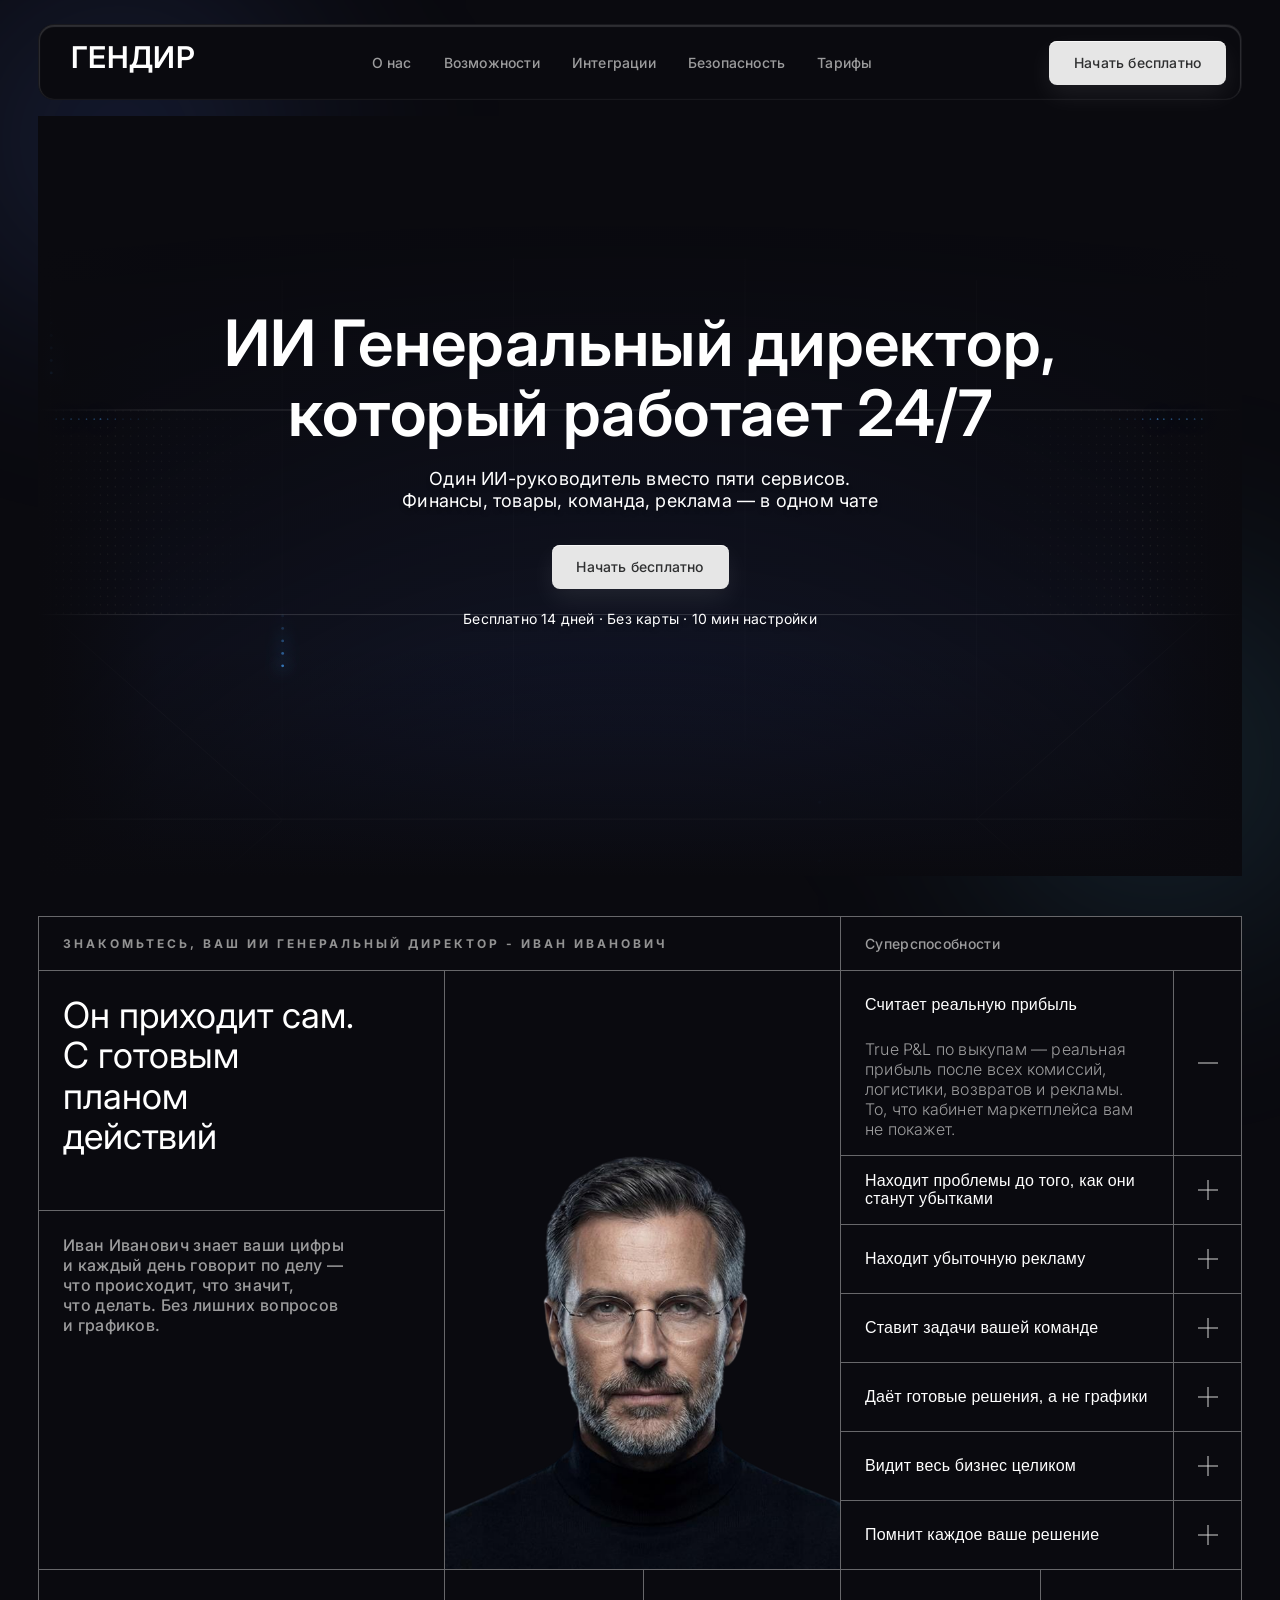
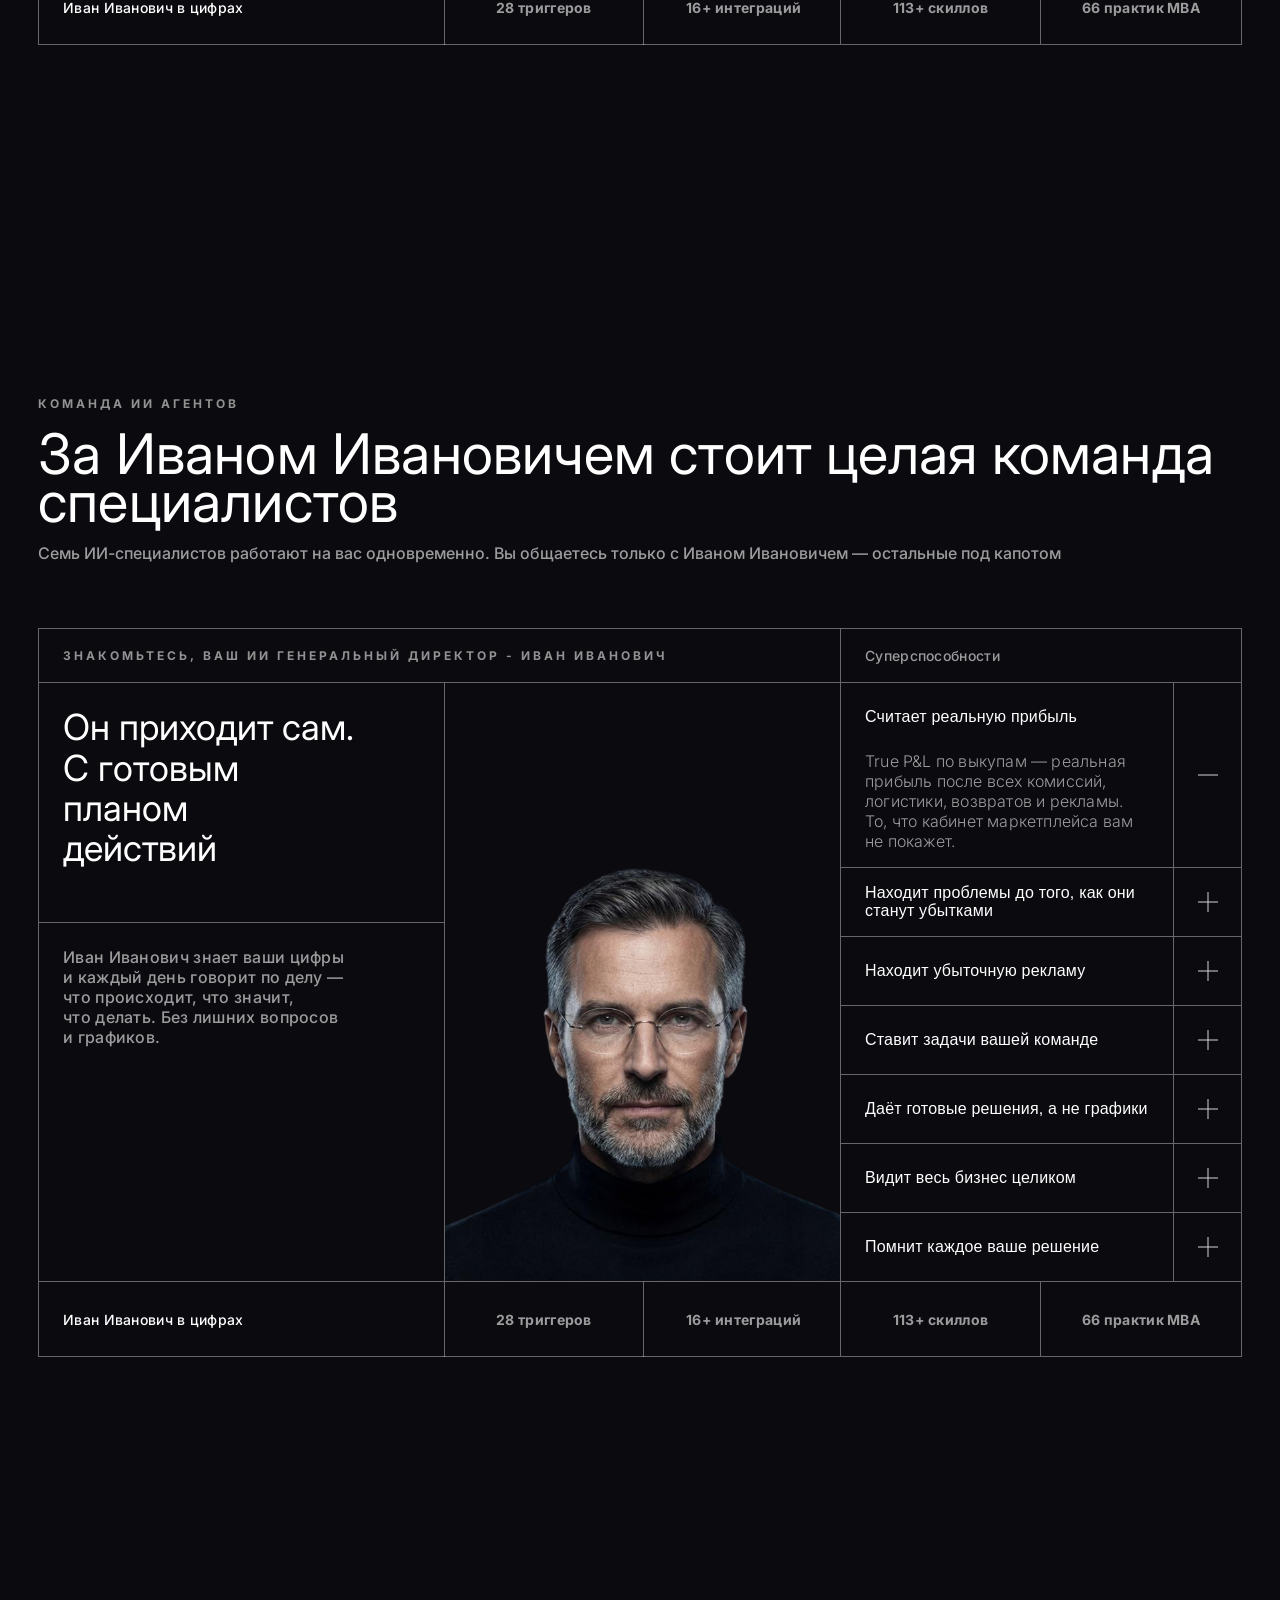
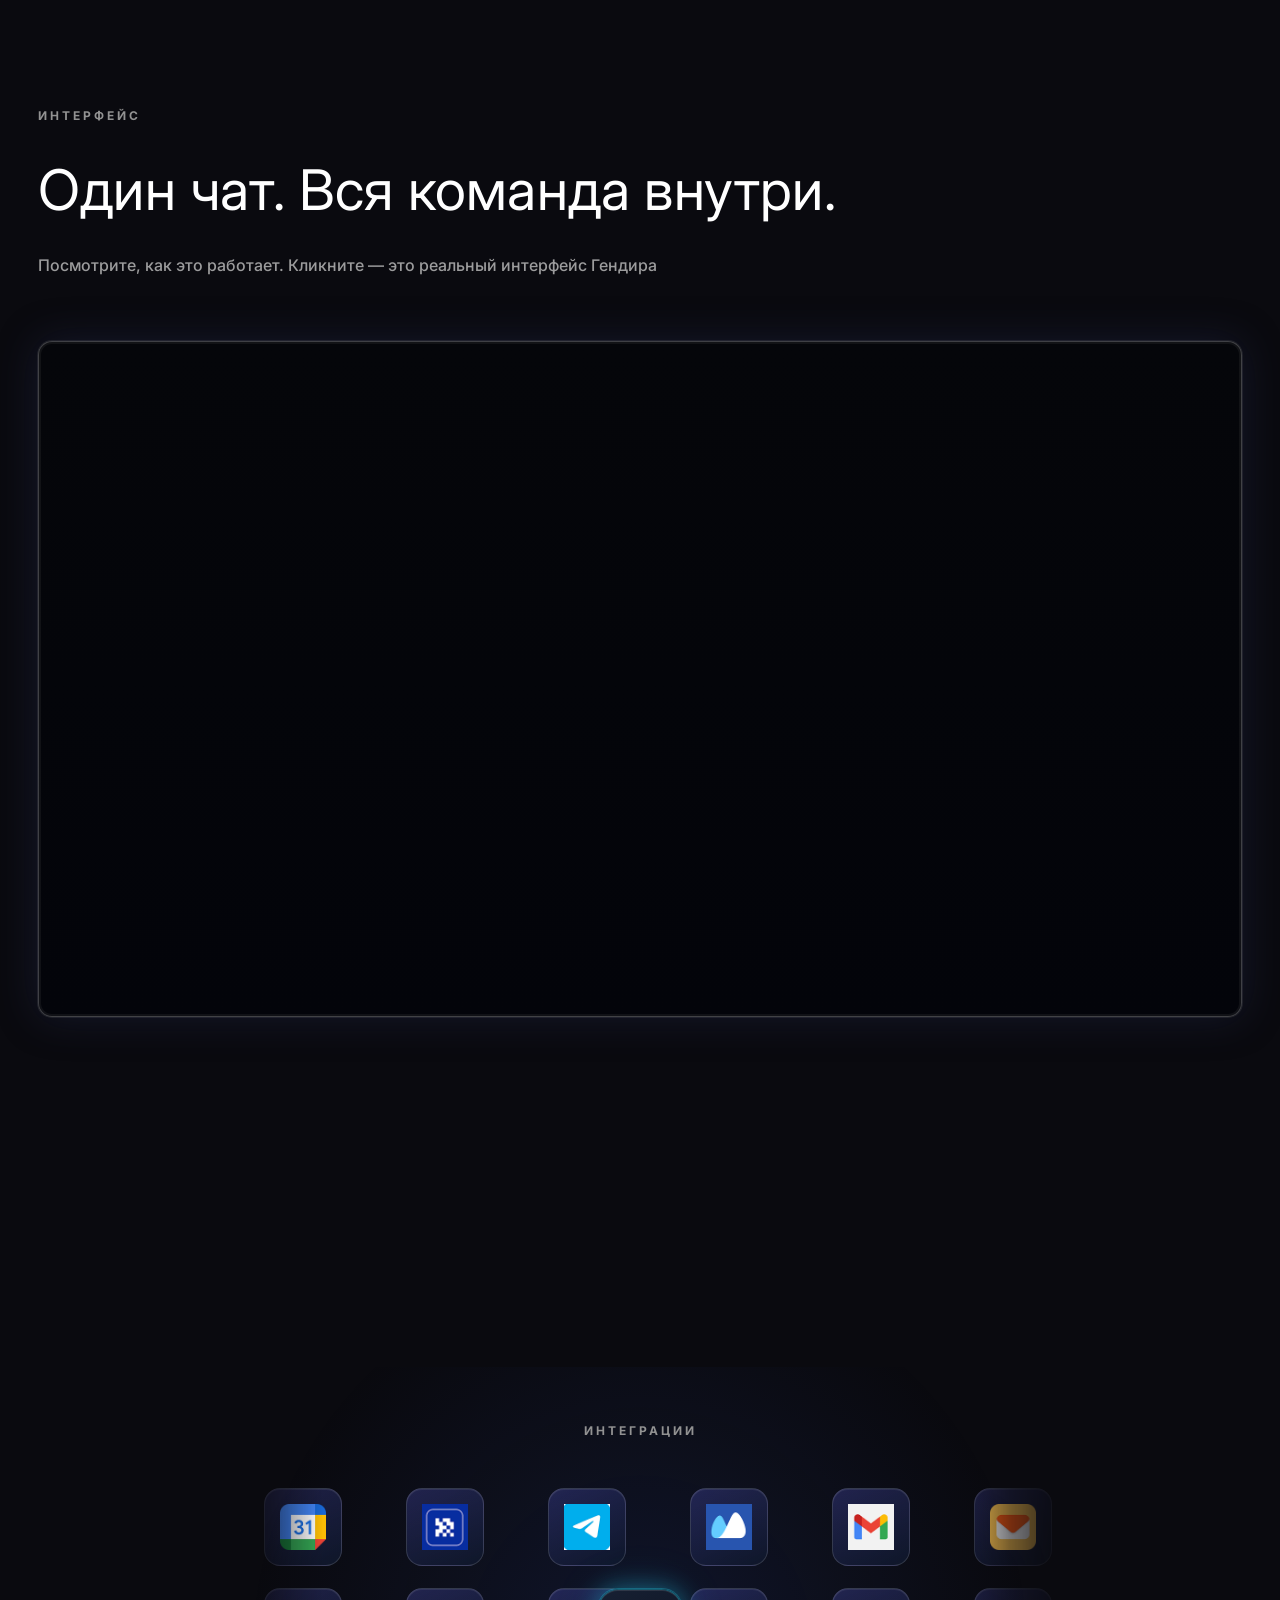
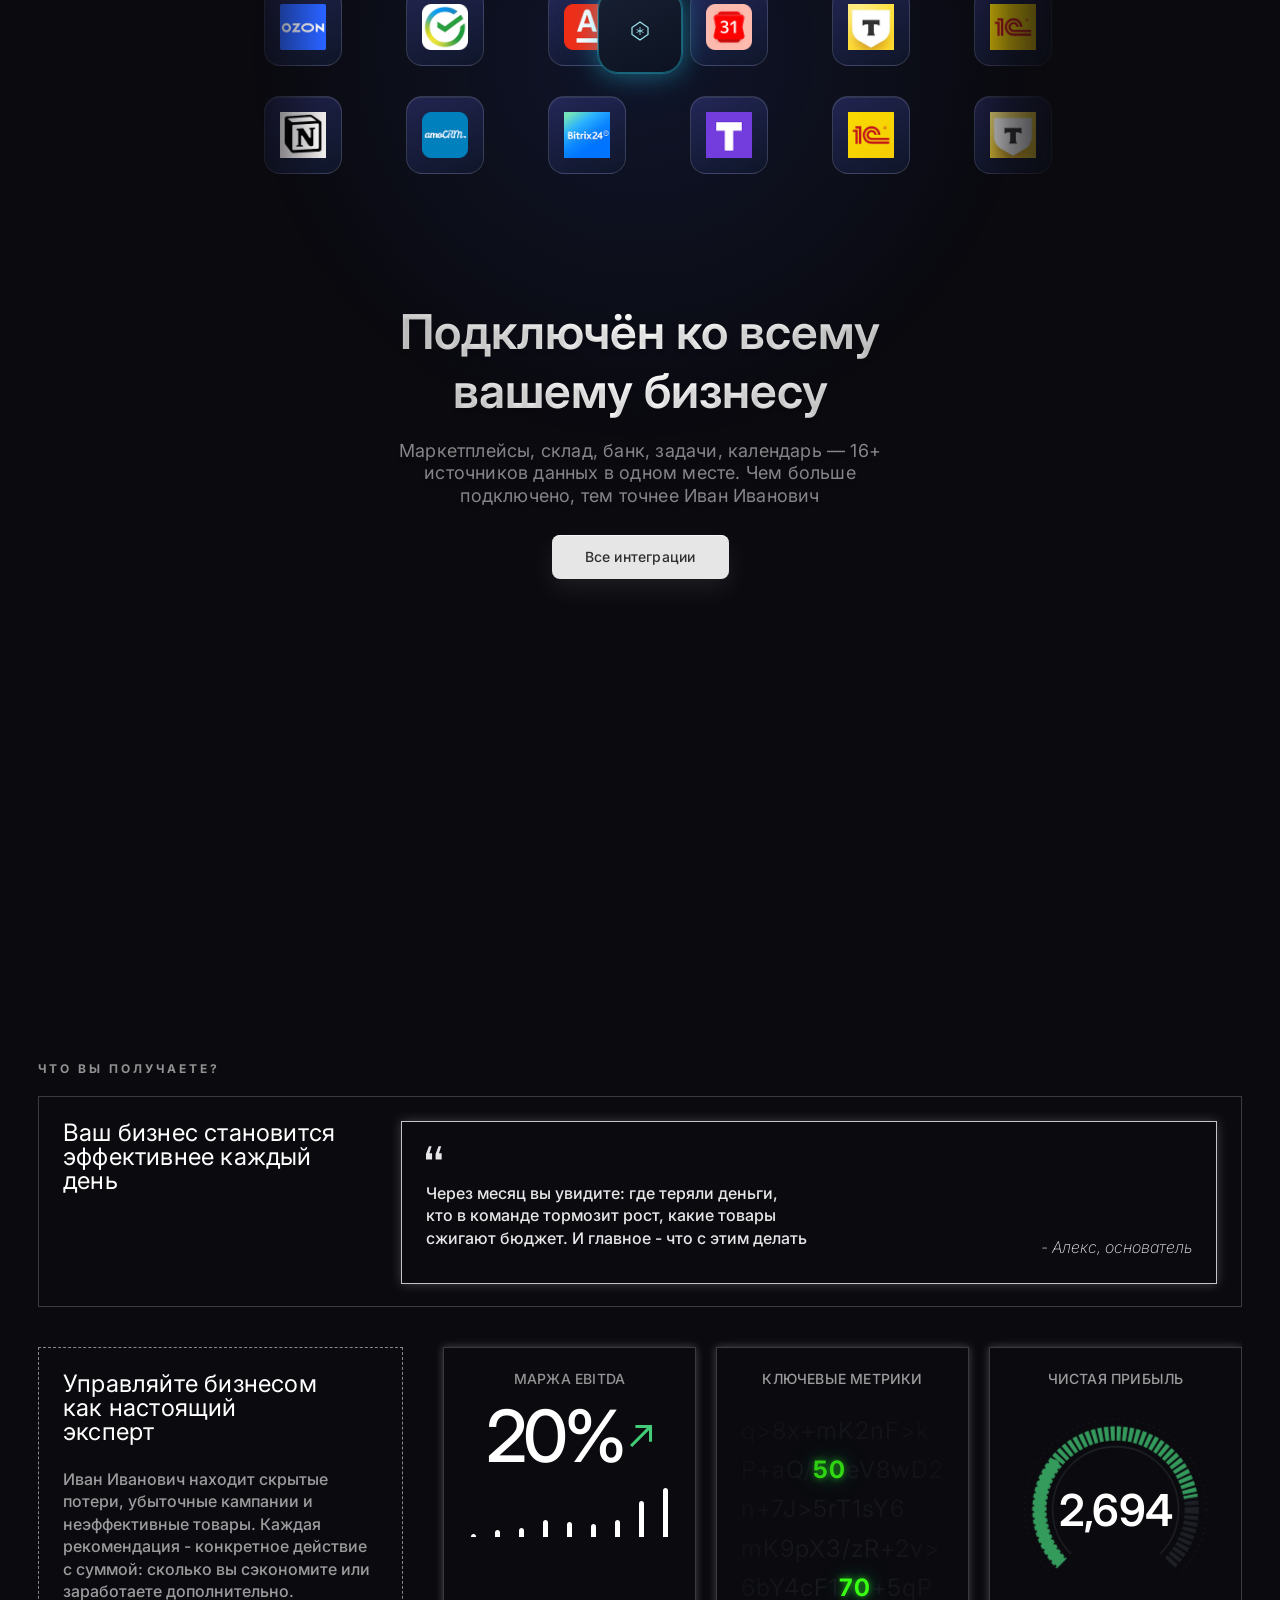
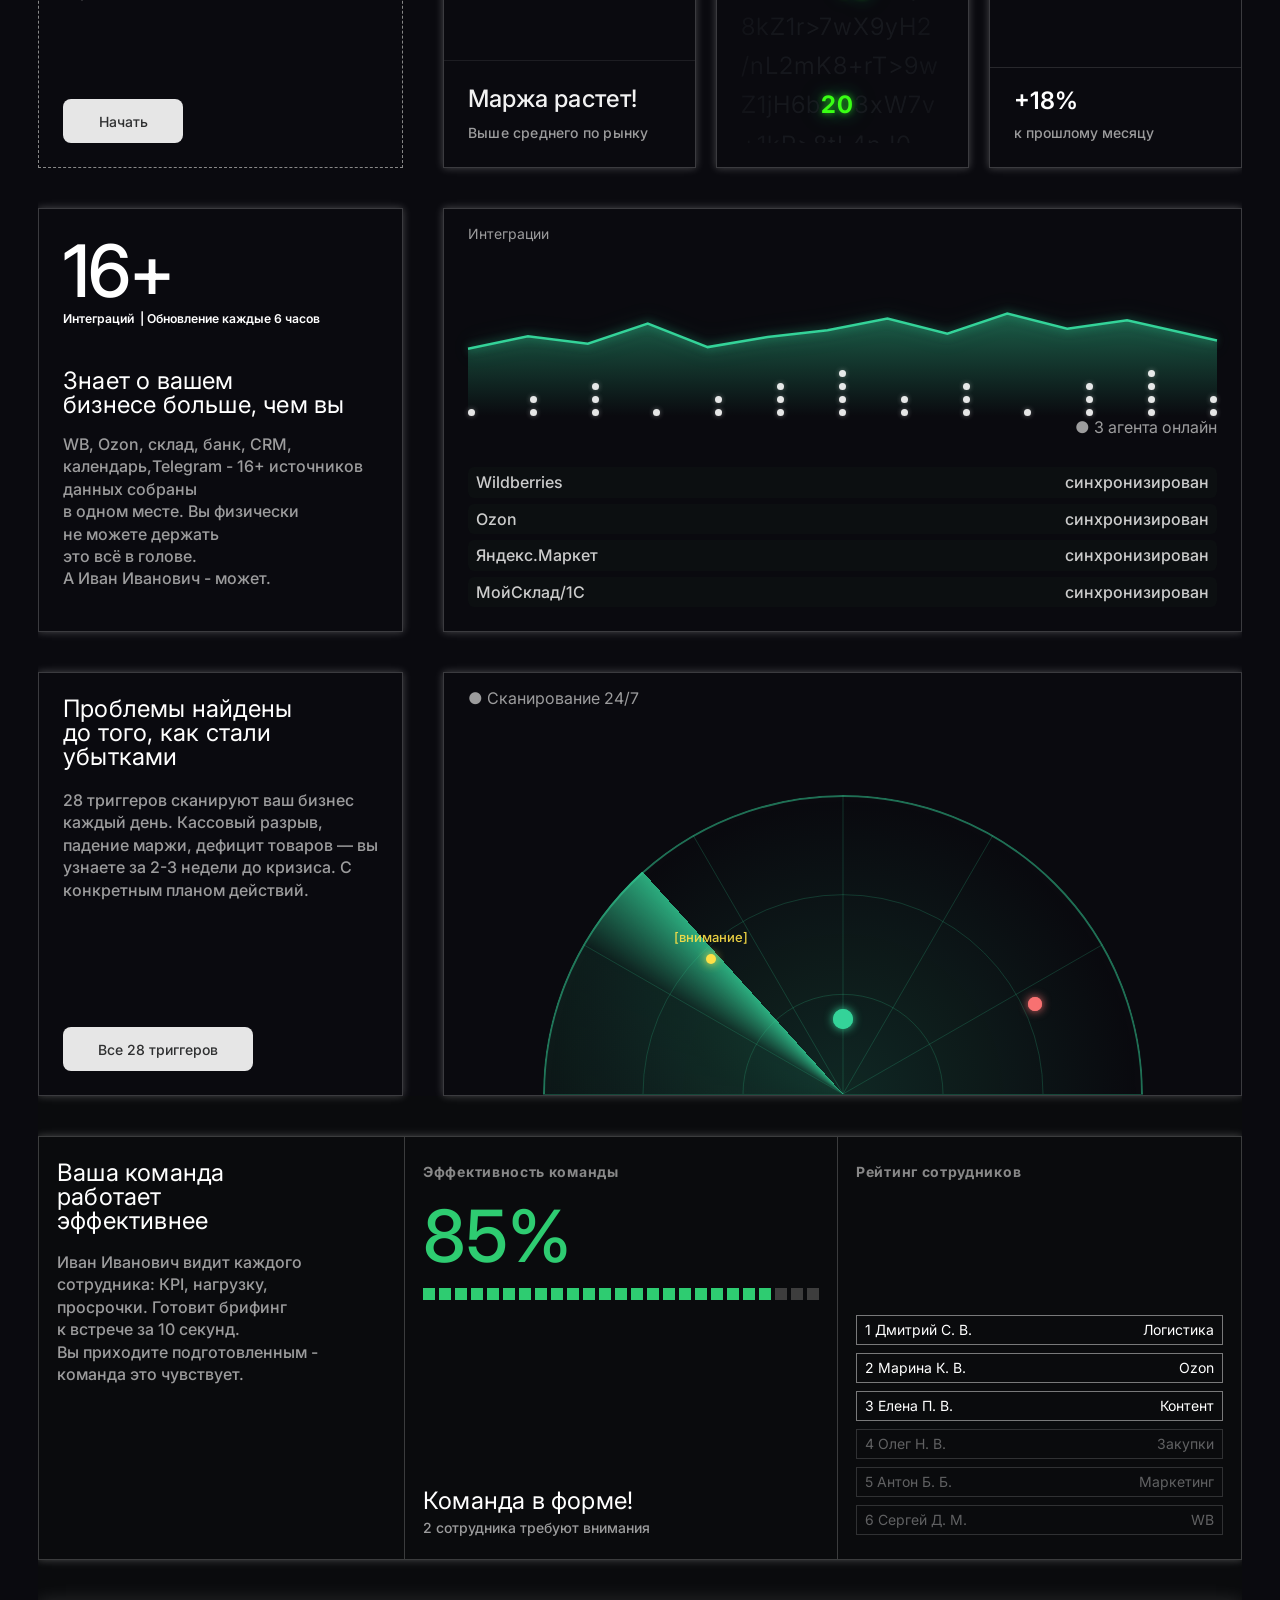
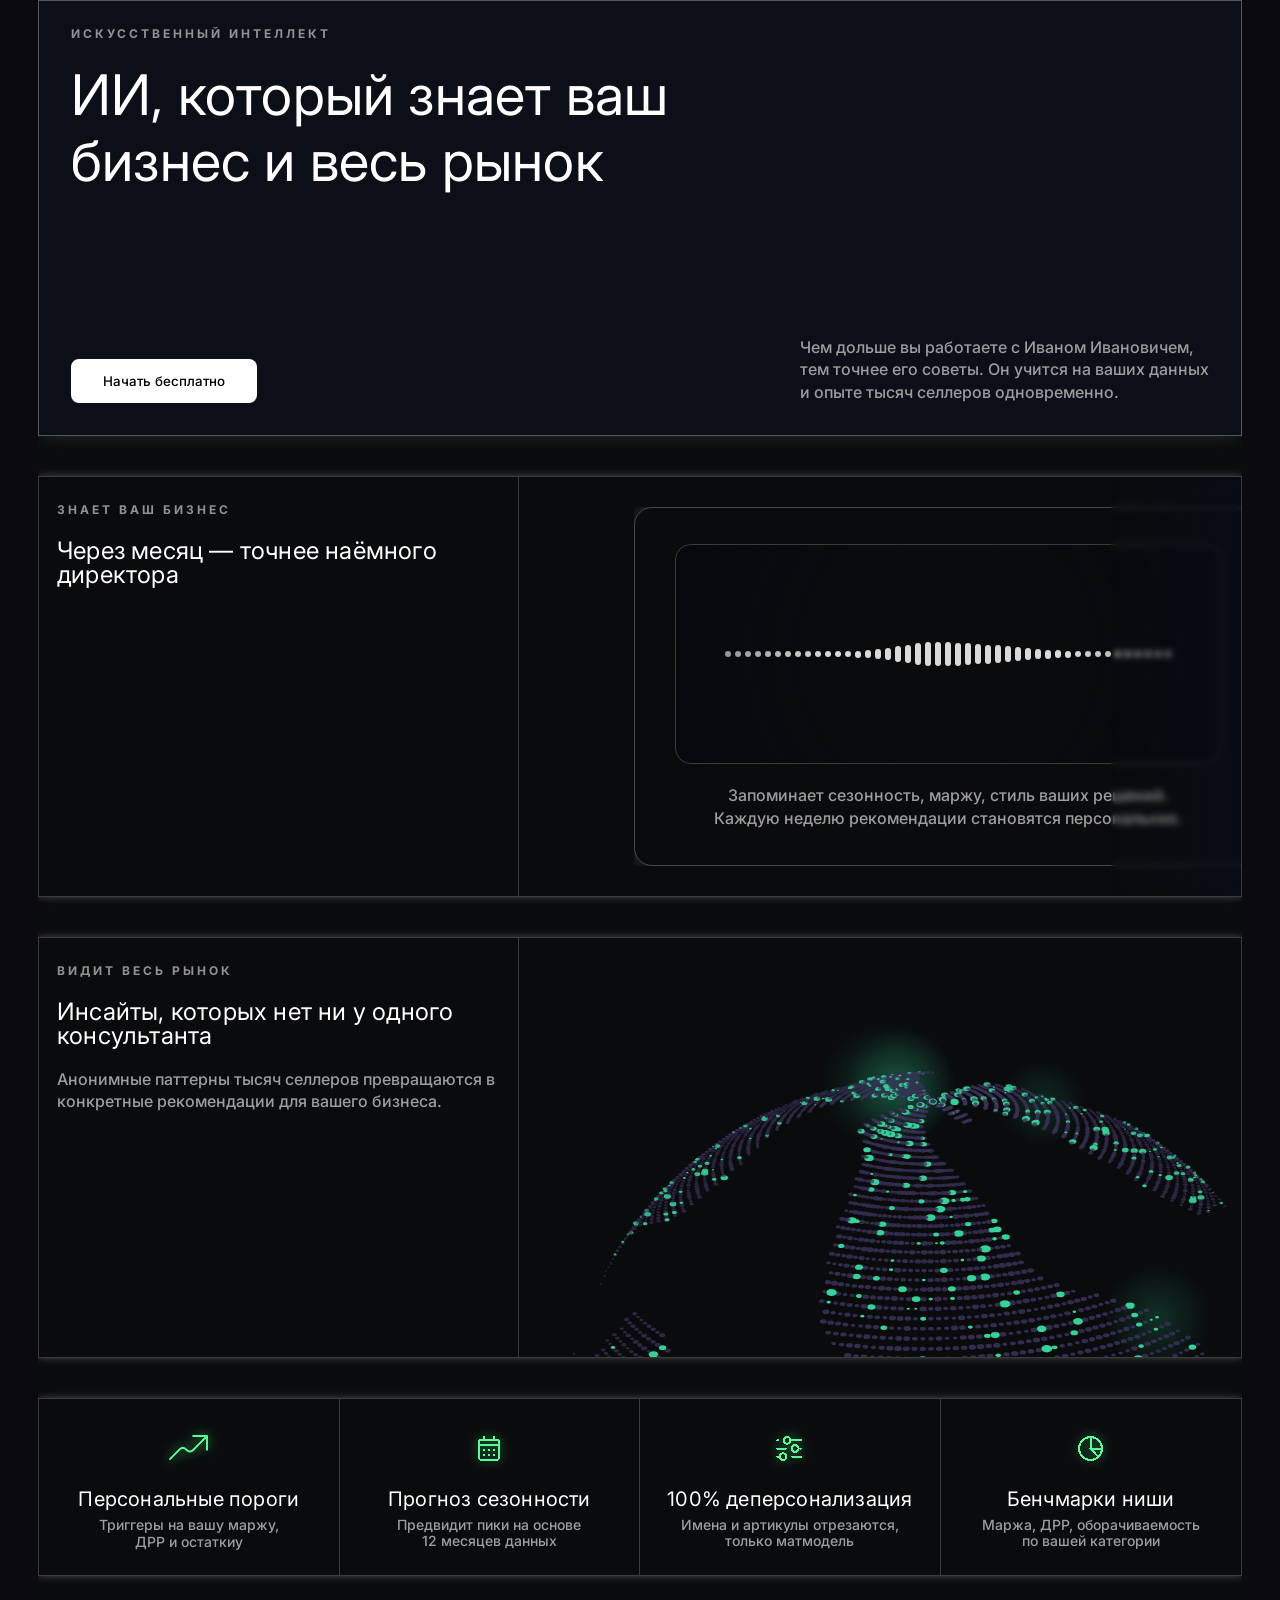
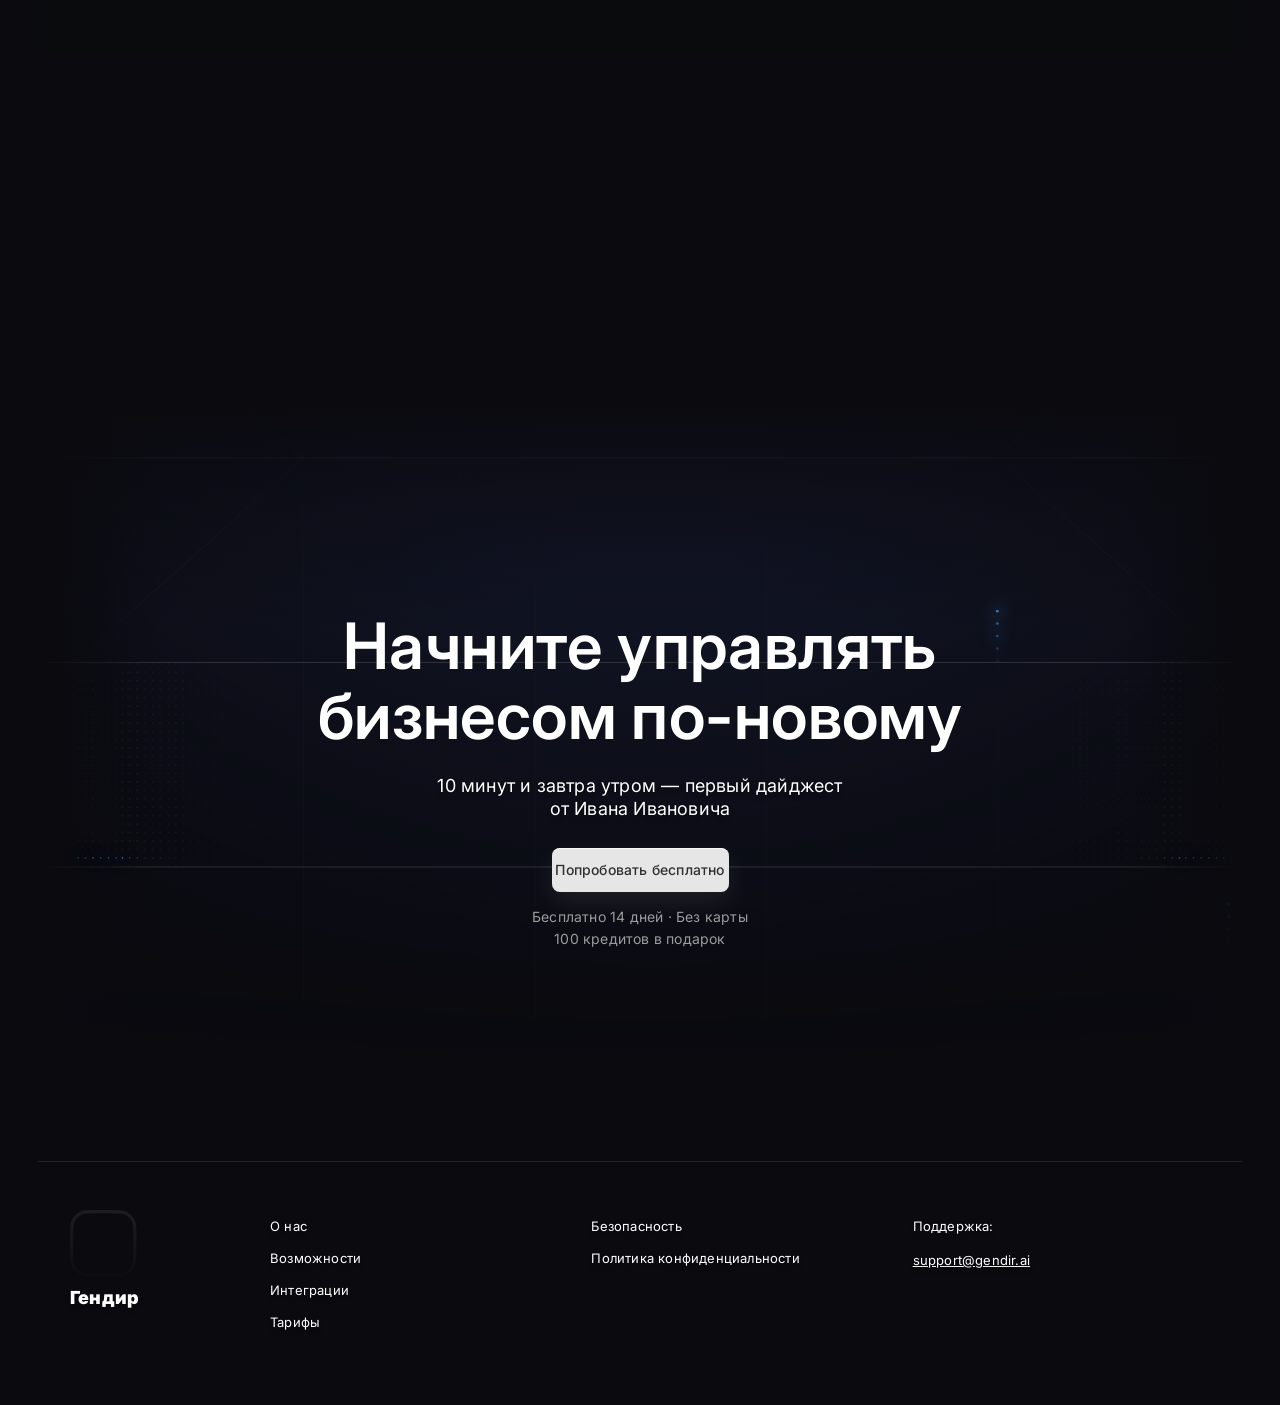
==== index.html @ a9b3350b "Initial landing page build with hero, integrations, animated sections, and footer Made-with: Cursor" ====
<!doctype html>
<html lang="ru">
  <head>
    <meta charset="UTF-8" />
    <meta name="viewport" content="width=device-width, initial-scale=1.0" />
    <title>Иван Иванович — первый блок</title>
    <link rel="preconnect" href="https://fonts.googleapis.com" />
    <link rel="preconnect" href="https://fonts.gstatic.com" crossorigin />
    <link
      href="https://fonts.googleapis.com/css2?family=Inter:wght@400;500;700&display=swap"
      rel="stylesheet"
    />
    <link rel="stylesheet" href="styles.css" />
  </head>
  <body>
    <main class="page">
    <section class="main-hero">
      <header class="main-header">
        <div class="main-header__logo">ГЕНДИР</div>
        <nav class="main-header__nav" aria-label="Главная навигация">
          <a href="#" class="main-header__link">О нас</a>
          <a href="#" class="main-header__link">Возможности</a>
          <a href="#" class="main-header__link">Интеграции</a>
          <a href="#" class="main-header__link">Безопасность</a>
          <a href="#" class="main-header__link">Тарифы</a>
        </nav>
        <button type="button" class="main-header__cta">Начать бесплатно</button>
      </header>

      <div class="main-hero__content">
        <h1 class="main-hero__title">ИИ Генеральный директор,<br />который работает 24/7</h1>
        <p class="main-hero__subtitle">
          Один ИИ-руководитель вместо пяти сервисов.<br />Финансы, товары, команда, реклама — в одном чате
        </p>
        <button type="button" class="main-hero__cta">Начать бесплатно</button>
        <p class="main-hero__note">Бесплатно 14 дней · Без карты · 10 мин настройки</p>
      </div>
    </section>

    <section class="team-section">
      <p class="team-kicker">КОМАНДА ИИ АГЕНТОВ</p>
      <h2 class="team-title">За Иваном Ивановичем стоит целая команда специалистов</h2>
      <p class="team-text">
        Семь ИИ-специалистов работают на вас одновременно. Вы общаетесь только с Иваном Ивановичем —
        остальные под капотом
      </p>

      <section class="hero">
        <div class="hero-grid">
          <p class="top-intro">ЗНАКОМЬТЕСЬ, ВАШ ИИ ГЕНЕРАЛЬНЫЙ ДИРЕКТОР - ИВАН ИВАНОВИЧ</p>

          <div class="left-column">
            <div class="lead-box">
              <h1>Он приходит сам.<br />С&nbsp;готовым<br />планом<br />действий</h1>
            </div>
            <div class="about-box">
              <p>
                Иван Иванович знает ваши цифры<br />
                и&nbsp;каждый день говорит по&nbsp;делу —<br />
                что происходит, что значит,<br />
                что делать. Без лишних вопросов<br />
                и&nbsp;графиков.
              </p>
            </div>
          </div>

          <div class="image-box" aria-label="Портрет Ивана Ивановича"></div>

          <div class="hero-bottom-left">
            <div class="stats-label">Иван Иванович в цифрах</div>
            <div class="stats-item"><span>28 триггеров</span></div>
            <div class="stats-item"><span>16+ интеграций</span></div>
          </div>

          <div class="right-rail">
            <p class="top-abilities">Суперспособности</p>

            <div class="abilities">
              <div class="anim-acc" data-anim-accordion>
                <div class="anim-acc__item is-open" data-acc-item>
                  <div class="anim-acc__row">
                    <div class="anim-acc__main">
                      <button type="button" class="anim-acc__header" data-acc-toggle aria-expanded="true" aria-controls="acc-panel-1-copy" id="acc-btn-1-copy">
                        <span class="anim-acc__title">Считает реальную прибыль</span>
                      </button>
                      <div class="anim-acc__panel-wrap" id="acc-panel-1-copy" role="region" aria-labelledby="acc-btn-1-copy">
                        <div class="anim-acc__panel-inner">
                          <p class="anim-acc__text">True P&amp;L по&nbsp;выкупам — реальная прибыль после всех комиссий, логистики, возвратов и&nbsp;рекламы. То, что кабинет маркетплейса вам не&nbsp;покажет.</p>
                        </div>
                      </div>
                    </div>
                    <button type="button" class="anim-acc__icon-btn" data-acc-toggle aria-expanded="true" aria-controls="acc-panel-1-copy" aria-label="Свернуть блок">
                      <span class="anim-acc__icon" aria-hidden="true">
                        <span class="anim-acc__line anim-acc__line--h"></span>
                        <span class="anim-acc__line anim-acc__line--v"></span>
                      </span>
                    </button>
                  </div>
                </div>
                <div class="anim-acc__item" data-acc-item>
                  <div class="anim-acc__row">
                    <div class="anim-acc__main">
                      <button type="button" class="anim-acc__header" data-acc-toggle aria-expanded="false" aria-controls="acc-panel-2-copy" id="acc-btn-2-copy">
                        <span class="anim-acc__title">Находит проблемы до&nbsp;того, как они станут убытками</span>
                      </button>
                      <div class="anim-acc__panel-wrap" id="acc-panel-2-copy" role="region" aria-labelledby="acc-btn-2-copy">
                        <div class="anim-acc__panel-inner">
                          <p class="anim-acc__text">28 триггеров сканируют ваш бизнес каждый день. Кассовый разрыв, падение маржи, перезатаривание — вы узнаете за&nbsp;2-3 недели до&nbsp;кризиса. С&nbsp;конкретным планом действий.</p>
                        </div>
                      </div>
                    </div>
                    <button type="button" class="anim-acc__icon-btn" data-acc-toggle aria-expanded="false" aria-controls="acc-panel-2-copy" aria-label="Развернуть блок">
                      <span class="anim-acc__icon" aria-hidden="true">
                        <span class="anim-acc__line anim-acc__line--h"></span>
                        <span class="anim-acc__line anim-acc__line--v"></span>
                      </span>
                    </button>
                  </div>
                </div>
                <div class="anim-acc__item" data-acc-item>
                  <div class="anim-acc__row">
                    <div class="anim-acc__main">
                      <button type="button" class="anim-acc__header" data-acc-toggle aria-expanded="false" aria-controls="acc-panel-3-copy" id="acc-btn-3-copy">
                        <span class="anim-acc__title">Находит убыточную рекламу</span>
                      </button>
                      <div class="anim-acc__panel-wrap" id="acc-panel-3-copy" role="region" aria-labelledby="acc-btn-3-copy">
                        <div class="anim-acc__panel-inner">
                          <p class="anim-acc__text">Рекламная аналитика с&nbsp;привязкой к&nbsp;реальной прибыли, а&nbsp;не к&nbsp;заказам. Показывает, какие кампании приносят деньги, а&nbsp;какие сжигают бюджет после выкупов и&nbsp;возвратов.</p>
                        </div>
                      </div>
                    </div>
                    <button type="button" class="anim-acc__icon-btn" data-acc-toggle aria-expanded="false" aria-controls="acc-panel-3-copy" aria-label="Развернуть блок">
                      <span class="anim-acc__icon" aria-hidden="true">
                        <span class="anim-acc__line anim-acc__line--h"></span>
                        <span class="anim-acc__line anim-acc__line--v"></span>
                      </span>
                    </button>
                  </div>
                </div>
                <div class="anim-acc__item" data-acc-item>
                  <div class="anim-acc__row">
                    <div class="anim-acc__main">
                      <button type="button" class="anim-acc__header" data-acc-toggle aria-expanded="false" aria-controls="acc-panel-4-copy" id="acc-btn-4-copy">
                        <span class="anim-acc__title">Ставит задачи вашей команде</span>
                      </button>
                      <div class="anim-acc__panel-wrap" id="acc-panel-4-copy" role="region" aria-labelledby="acc-btn-4-copy">
                        <div class="anim-acc__panel-inner">
                          <p class="anim-acc__text">Сам формулирует задачи сотрудникам, назначает ответственных, контролирует дедлайны. Готовит повестку к&nbsp;встречам 1-на-1 с&nbsp;данными по&nbsp;каждому.</p>
                        </div>
                      </div>
                    </div>
                    <button type="button" class="anim-acc__icon-btn" data-acc-toggle aria-expanded="false" aria-controls="acc-panel-4-copy" aria-label="Развернуть блок">
                      <span class="anim-acc__icon" aria-hidden="true">
                        <span class="anim-acc__line anim-acc__line--h"></span>
                        <span class="anim-acc__line anim-acc__line--v"></span>
                      </span>
                    </button>
                  </div>
                </div>
                <div class="anim-acc__item" data-acc-item>
                  <div class="anim-acc__row">
                    <div class="anim-acc__main">
                      <button type="button" class="anim-acc__header" data-acc-toggle aria-expanded="false" aria-controls="acc-panel-5-copy" id="acc-btn-5-copy">
                        <span class="anim-acc__title">Даёт готовые решения, а&nbsp;не графики</span>
                      </button>
                      <div class="anim-acc__panel-wrap" id="acc-panel-5-copy" role="region" aria-labelledby="acc-btn-5-copy">
                        <div class="anim-acc__panel-inner">
                          <p class="anim-acc__text">Каждая рекомендация — конкретное действие с&nbsp;суммой: сколько сэкономите или заработаете. Decision Card с&nbsp;фактами, вариантами, рисками и&nbsp;оценкой уверенности ИИ.</p>
                        </div>
                      </div>
                    </div>
                    <button type="button" class="anim-acc__icon-btn" data-acc-toggle aria-expanded="false" aria-controls="acc-panel-5-copy" aria-label="Развернуть блок">
                      <span class="anim-acc__icon" aria-hidden="true">
                        <span class="anim-acc__line anim-acc__line--h"></span>
                        <span class="anim-acc__line anim-acc__line--v"></span>
                      </span>
                    </button>
                  </div>
                </div>
                <div class="anim-acc__item" data-acc-item>
                  <div class="anim-acc__row">
                    <div class="anim-acc__main">
                      <button type="button" class="anim-acc__header" data-acc-toggle aria-expanded="false" aria-controls="acc-panel-6-copy" id="acc-btn-6-copy">
                        <span class="anim-acc__title">Видит весь бизнес целиком</span>
                      </button>
                      <div class="anim-acc__panel-wrap" id="acc-panel-6-copy" role="region" aria-labelledby="acc-btn-6-copy">
                        <div class="anim-acc__panel-inner">
                          <p class="anim-acc__text">WB, Ozon, Яндекс Маркет, 1С, банк, Битрикс24, календарь, Telegram — 16+ источников данных в&nbsp;одном месте. Чем больше подключено, тем точнее советы.</p>
                        </div>
                      </div>
                    </div>
                    <button type="button" class="anim-acc__icon-btn" data-acc-toggle aria-expanded="false" aria-controls="acc-panel-6-copy" aria-label="Развернуть блок">
                      <span class="anim-acc__icon" aria-hidden="true">
                        <span class="anim-acc__line anim-acc__line--h"></span>
                        <span class="anim-acc__line anim-acc__line--v"></span>
                      </span>
                    </button>
                  </div>
                </div>
                <div class="anim-acc__item" data-acc-item>
                  <div class="anim-acc__row">
                    <div class="anim-acc__main">
                      <button type="button" class="anim-acc__header" data-acc-toggle aria-expanded="false" aria-controls="acc-panel-7-copy" id="acc-btn-7-copy">
                        <span class="anim-acc__title">Помнит каждое ваше решение</span>
                      </button>
                      <div class="anim-acc__panel-wrap" id="acc-panel-7-copy" role="region" aria-labelledby="acc-btn-7-copy">
                        <div class="anim-acc__panel-inner">
                          <p class="anim-acc__text">Все встречи, договорённости, цифры за&nbsp;месяцы. ИИ с&nbsp;бесконечной памятью — через месяц знает вашу сезонность и&nbsp;нормы лучше вас.</p>
                        </div>
                      </div>
                    </div>
                    <button type="button" class="anim-acc__icon-btn" data-acc-toggle aria-expanded="false" aria-controls="acc-panel-7-copy" aria-label="Развернуть блок">
                      <span class="anim-acc__icon" aria-hidden="true">
                        <span class="anim-acc__line anim-acc__line--h"></span>
                        <span class="anim-acc__line anim-acc__line--v"></span>
                      </span>
                    </button>
                  </div>
                </div>
              </div>
            </div>

            <div class="right-rail-bottom">
              <div class="right-rail-metric">113+ скиллов</div>
              <div class="right-rail-metric">66 практик MBA</div>
            </div>
          </div>
        </div>
      </section>
    </section>

    <section class="chat-section">
      <p class="team-kicker">ИНТЕРФЕЙС</p>
      <h2 class="team-title">Один чат. Вся команда внутри.</h2>
      <p class="team-text">Посмотрите, как это работает. Кликните — это реальный интерфейс Гендира</p>
      <div class="chat-preview" aria-label="Превью интерфейса Гендира"></div>
    </section>

    <section class="integ-section">
      <div class="anim-integ-stage">
        <div class="anim-integ">
          <p class="anim-integ__kicker">Интеграции</p>
          <div class="anim-integ__viewport">
            <div class="anim-integ__rows">
              <div class="anim-integ__row">
                <div class="anim-integ__track anim-integ__track--right">
                  <div class="anim-integ__strip">
                    <span class="anim-integ__chip"><img src="img/icon/image 4.png" alt="Интеграция 1" class="anim-integ__icon" /></span><span class="anim-integ__chip"><img src="img/icon/image 4-1.png" alt="Интеграция 2" class="anim-integ__icon" /></span
                    ><span class="anim-integ__chip"><img src="img/icon/image 5.png" alt="Интеграция 3" class="anim-integ__icon" /></span><span class="anim-integ__chip"><img src="img/icon/image 5-1.png" alt="Интеграция 4" class="anim-integ__icon" /></span
                    ><span class="anim-integ__chip"><img src="img/icon/image 7.png" alt="Интеграция 5" class="anim-integ__icon" /></span><span class="anim-integ__chip"><img src="img/icon/image 8.png" alt="Интеграция 6" class="anim-integ__icon" /></span
                    ><span class="anim-integ__chip"><img src="img/icon/image 8-1.png" alt="Интеграция 7" class="anim-integ__icon" /></span><span class="anim-integ__chip"><img src="img/icon/image 8-2.png" alt="Интеграция 8" class="anim-integ__icon" /></span>
                  </div>
                  <div class="anim-integ__strip" aria-hidden="true">
                    <span class="anim-integ__chip"><img src="img/icon/image 4.png" alt="" class="anim-integ__icon" /></span><span class="anim-integ__chip"><img src="img/icon/image 4-1.png" alt="" class="anim-integ__icon" /></span
                    ><span class="anim-integ__chip"><img src="img/icon/image 5.png" alt="" class="anim-integ__icon" /></span><span class="anim-integ__chip"><img src="img/icon/image 5-1.png" alt="" class="anim-integ__icon" /></span
                    ><span class="anim-integ__chip"><img src="img/icon/image 7.png" alt="" class="anim-integ__icon" /></span><span class="anim-integ__chip"><img src="img/icon/image 8.png" alt="" class="anim-integ__icon" /></span
                    ><span class="anim-integ__chip"><img src="img/icon/image 8-1.png" alt="" class="anim-integ__icon" /></span><span class="anim-integ__chip"><img src="img/icon/image 8-2.png" alt="" class="anim-integ__icon" /></span>
                  </div>
                </div>
              </div>
              <div class="anim-integ__row anim-integ__row--mid">
                <div class="anim-integ__track anim-integ__track--left">
                  <div class="anim-integ__strip">
                    <span class="anim-integ__chip"><img src="img/icon/image 8-3.png" alt="Интеграция 9" class="anim-integ__icon" /></span><span class="anim-integ__chip"><img src="img/icon/image 8-4.png" alt="Интеграция 10" class="anim-integ__icon" /></span
                    ><span class="anim-integ__chip"><img src="img/icon/image 8-5.png" alt="Интеграция 11" class="anim-integ__icon" /></span><span class="anim-integ__chip"><img src="img/icon/image 8-6.png" alt="Интеграция 12" class="anim-integ__icon" /></span
                    ><span class="anim-integ__chip"><img src="img/icon/image 8-7.png" alt="Интеграция 13" class="anim-integ__icon" /></span><span class="anim-integ__chip"><img src="img/icon/image 8-8.png" alt="Интеграция 14" class="anim-integ__icon" /></span
                    ><span class="anim-integ__chip"><img src="img/icon/image 8-9.png" alt="Интеграция 15" class="anim-integ__icon" /></span><span class="anim-integ__chip"><img src="img/icon/image 8-10.png" alt="Интеграция 16" class="anim-integ__icon" /></span
                    ><span class="anim-integ__chip"><img src="img/icon/image 8-11.png" alt="Интеграция 17" class="anim-integ__icon" /></span>
                  </div>
                  <div class="anim-integ__strip" aria-hidden="true">
                    <span class="anim-integ__chip"><img src="img/icon/image 8-3.png" alt="" class="anim-integ__icon" /></span><span class="anim-integ__chip"><img src="img/icon/image 8-4.png" alt="" class="anim-integ__icon" /></span
                    ><span class="anim-integ__chip"><img src="img/icon/image 8-5.png" alt="" class="anim-integ__icon" /></span><span class="anim-integ__chip"><img src="img/icon/image 8-6.png" alt="" class="anim-integ__icon" /></span
                    ><span class="anim-integ__chip"><img src="img/icon/image 8-7.png" alt="" class="anim-integ__icon" /></span><span class="anim-integ__chip"><img src="img/icon/image 8-8.png" alt="" class="anim-integ__icon" /></span
                    ><span class="anim-integ__chip"><img src="img/icon/image 8-9.png" alt="" class="anim-integ__icon" /></span><span class="anim-integ__chip"><img src="img/icon/image 8-10.png" alt="" class="anim-integ__icon" /></span
                    ><span class="anim-integ__chip"><img src="img/icon/image 8-11.png" alt="" class="anim-integ__icon" /></span>
                  </div>
                </div>
                <div class="anim-integ__logo" aria-hidden="true">
                  <svg width="24" height="24" viewBox="0 0 24 24" fill="none" xmlns="http://www.w3.org/2000/svg">
                    <path
                      d="M12 3L20 8.5V15.5L12 21L4 15.5V8.5L12 3Z"
                      stroke="rgba(165,243,252,0.95)"
                      stroke-width="1.2"
                    />
                    <path d="M12 8v8M8.5 10.5l7 3M8.5 13.5l7-3" stroke="rgba(165,243,252,0.75)" stroke-width="1" />
                  </svg>
                </div>
              </div>
              <div class="anim-integ__row">
                <div class="anim-integ__track anim-integ__track--right anim-integ__track--slow">
                  <div class="anim-integ__strip">
                    <span class="anim-integ__chip"><img src="img/icon/image 8-12.png" alt="Интеграция 18" class="anim-integ__icon" /></span><span class="anim-integ__chip"><img src="img/icon/image 8-11.png" alt="Интеграция 19" class="anim-integ__icon" /></span
                    ><span class="anim-integ__chip"><img src="img/icon/image 8-10.png" alt="Интеграция 20" class="anim-integ__icon" /></span><span class="anim-integ__chip"><img src="img/icon/image 8-9.png" alt="Интеграция 21" class="anim-integ__icon" /></span
                    ><span class="anim-integ__chip"><img src="img/icon/image 8-8.png" alt="Интеграция 22" class="anim-integ__icon" /></span><span class="anim-integ__chip"><img src="img/icon/image 8-7.png" alt="Интеграция 23" class="anim-integ__icon" /></span
                    ><span class="anim-integ__chip"><img src="img/icon/image 8-6.png" alt="Интеграция 24" class="anim-integ__icon" /></span><span class="anim-integ__chip"><img src="img/icon/image 8-5.png" alt="Интеграция 25" class="anim-integ__icon" /></span>
                  </div>
                  <div class="anim-integ__strip" aria-hidden="true">
                    <span class="anim-integ__chip"><img src="img/icon/image 8-12.png" alt="" class="anim-integ__icon" /></span><span class="anim-integ__chip"><img src="img/icon/image 8-11.png" alt="" class="anim-integ__icon" /></span
                    ><span class="anim-integ__chip"><img src="img/icon/image 8-10.png" alt="" class="anim-integ__icon" /></span><span class="anim-integ__chip"><img src="img/icon/image 8-9.png" alt="" class="anim-integ__icon" /></span
                    ><span class="anim-integ__chip"><img src="img/icon/image 8-8.png" alt="" class="anim-integ__icon" /></span><span class="anim-integ__chip"><img src="img/icon/image 8-7.png" alt="" class="anim-integ__icon" /></span
                    ><span class="anim-integ__chip"><img src="img/icon/image 8-6.png" alt="" class="anim-integ__icon" /></span><span class="anim-integ__chip"><img src="img/icon/image 8-5.png" alt="" class="anim-integ__icon" /></span>
                  </div>
                </div>
              </div>
            </div>
          </div>
          <h3 class="anim-integ__caption">Подключён ко всему <br />вашему бизнесу</h3>
          <p class="anim-integ__description">
            Маркетплейсы, склад, банк, задачи, календарь — 16+ <br />источников данных в одном месте. Чем
            больше <br />подключено, тем точнее Иван Иванович
          </p>
          <button type="button" class="anim-integ__button">Все интеграции</button>
        </div>
      </div>
    </section>

    <section class="external-block">
      <iframe src="block-bottom.html" class="external-block__frame" title="Дополнительный блок"></iframe>
    </section>

    <section class="final-hero">
      <div class="final-hero__content">
        <h2 class="final-hero__title">Начните управлять<br />бизнесом по-новому</h2>
        <p class="final-hero__subtitle">10 минут и завтра утром — первый дайджест<br />от Ивана Ивановича</p>
        <button type="button" class="main-hero__cta">Попробовать бесплатно</button>
        <p class="final-hero__note">Бесплатно 14 дней · Без карты<br />100 кредитов в подарок</p>
      </div>
    </section>

    <footer class="site-footer">
      <div class="site-footer__brand">
        <svg class="site-footer__logo-mark" xmlns="http://www.w3.org/2000/svg" width="71" height="71" viewBox="0 0 71 71" fill="none" aria-hidden="true">
          <path
            d="M29.316 1.71875H41.122C46.1737 1.71875 49.8925 1.72015 52.8321 1.96004C55.757 2.19923 57.8069 2.66923 59.5393 3.55187C62.7028 5.16396 65.2748 7.73611 66.8866 10.8997C67.7685 12.6314 68.2392 14.6813 68.4777 17.6069C68.7183 20.5451 68.719 24.2652 68.719 29.3162V41.122C68.719 46.1737 68.7183 49.8924 68.4777 52.832C68.2392 55.7568 67.7685 57.8068 66.8866 59.5392C65.2744 62.7026 62.7023 65.2745 59.5386 66.8863C57.8069 67.7683 55.757 68.239 52.8314 68.4775C49.8932 68.718 46.1737 68.7187 41.122 68.7187H29.316C24.2642 68.7187 20.5455 68.718 17.6059 68.4775C14.681 68.239 12.6311 67.7683 10.8987 66.8863C7.73544 65.2741 5.16375 62.702 3.55213 59.5385C2.66948 57.8068 2.19948 55.7568 1.96029 52.8313C1.72039 49.8931 1.71899 46.1737 1.71899 41.122V29.3162C1.71899 24.2645 1.72039 20.5458 1.96029 17.6069C2.19948 14.6813 2.66948 12.6314 3.55213 10.8997C5.16394 7.73611 7.73588 5.16396 10.8994 3.55187C12.6311 2.66923 14.681 2.19923 17.6066 1.96004C20.5448 1.72015 24.2649 1.71875 29.316 1.71875Z"
            stroke="url(#footerLogoStroke)"
            stroke-opacity="0.08"
            stroke-width="3.43802"
          />
          <defs>
            <linearGradient id="footerLogoStroke" x1="35.219" y1="0.560551" x2="35.219" y2="69.8776" gradientUnits="userSpaceOnUse">
              <stop stop-color="white" />
              <stop offset="1" stop-color="white" stop-opacity="0.15" />
            </linearGradient>
          </defs>
        </svg>
        <div class="site-footer__logo-text">Гендир</div>
      </div>
      <div class="site-footer__links">
        <a href="#" class="site-footer__link">О нас</a>
        <a href="#" class="site-footer__link">Возможности</a>
        <a href="#" class="site-footer__link">Интеграции</a>
        <a href="#" class="site-footer__link">Тарифы</a>
      </div>
      <div class="site-footer__links">
        <a href="#" class="site-footer__link">Безопасность</a>
        <a href="#" class="site-footer__link">Политика конфиденциальности</a>
      </div>
      <div class="site-footer__support">
        <p class="site-footer__support-title">Поддержка:</p>
        <a href="mailto:support@gendir.ai" class="site-footer__mail">support@gendir.ai</a>
      </div>
    </footer>
    </main>
    <script src="script.js"></script>
  </body>
</html>
---- styles.css ----
* {
  box-sizing: border-box;
}

body {
  margin: 0;
  background: #0a0a0f;
  color: #fff;
  font-family: "Inter", sans-serif;
  display: flex;
  justify-content: center;
  padding: 24px 0;
  position: relative;
  overflow-x: hidden;
}

body::before,
body::after {
  content: "";
  position: fixed;
  width: 520px;
  height: 520px;
  border-radius: 50%;
  pointer-events: none;
  z-index: 0;
  filter: blur(95px);
}

body::before {
  top: -120px;
  left: -140px;
  background: radial-gradient(circle, rgba(88, 129, 255, 0.2) 0%, rgba(88, 129, 255, 0) 70%);
}

body::after {
  right: -140px;
  bottom: -120px;
  background: radial-gradient(circle, rgba(91, 210, 255, 0.16) 0%, rgba(91, 210, 255, 0) 72%);
}

.page {
  width: 1204px;
  padding-top: 92px;
  position: relative;
  z-index: 1;
}

.main-hero {
  width: 1204px;
  min-height: 760px;
  padding-top: 16px;
  background:
    linear-gradient(90deg, #0a0a0f 0%, rgba(10, 10, 15, 0.25) 10%, rgba(10, 10, 15, 0.25) 90%, #0a0a0f 100%),
    linear-gradient(180deg, rgba(10, 10, 15, 0) 70%, #0a0a0f 100%),
    #0a0a0f url("img/hero/back.svg") center top / 155% auto no-repeat;
  position: relative;
  overflow: visible;
}

.main-header {
  display: flex;
  width: 1204px;
  height: 76px;
  max-width: 1204px;
  padding: 16px 15px 16px 32px;
  justify-content: space-between;
  align-items: flex-start;
  border-radius: 16px;
  border: 1px solid rgba(255, 255, 255, 0.06);
  background: #0a0a0f;
  box-shadow: inset 0 1px 1px 1px rgba(255, 255, 255, 0.15);
  backdrop-filter: blur(2.5px);
  position: fixed;
  top: 24px;
  left: 50%;
  transform: translateX(-50%);
  z-index: 50;
}

.main-header__logo {
  color: #fff;
  font-size: 30px;
  font-style: normal;
  font-weight: 600;
  line-height: 32px;
  letter-spacing: 0.3px;
}

.main-header__nav {
  display: flex;
  gap: 32px;
  height: 100%;
  align-items: center;
  padding-top: 0;
}

.main-header__link {
  color: #9c9c9d;
  font-family: Inter, sans-serif;
  font-size: 14px;
  font-style: normal;
  font-weight: 500;
  line-height: normal;
  letter-spacing: 0.2px;
  text-decoration: none;
  transition: color 0.25s ease, text-shadow 0.25s ease;
}

.main-header__link:hover,
.main-header__link:focus-visible {
  color: #f2f2f3;
  text-shadow: 0 0 16px rgba(255, 255, 255, 0.32);
}

.main-header__cta,
.main-hero__cta {
  width: 177px;
  height: 44px;
  display: inline-flex;
  min-height: 36px;
  padding: 14px 32px;
  justify-content: center;
  align-items: center;
  gap: 8px;
  border: none;
  border-radius: 8px;
  background: #e6e6e6;
  color: #2f3031;
  text-align: center;
  font-family: Inter, sans-serif;
  font-size: 14px;
  font-style: normal;
  font-weight: 500;
  line-height: 16px;
  letter-spacing: 0.2px;
  white-space: nowrap;
  cursor: pointer;
  box-shadow:
    inset 0 1px 0 rgba(255, 255, 255, 0.7),
    0 10px 26px rgba(255, 255, 255, 0.08);
  transition:
    transform 0.24s ease,
    box-shadow 0.24s ease,
    background-color 0.24s ease;
}

.main-header__cta:hover,
.main-header__cta:focus-visible,
.main-hero__cta:hover,
.main-hero__cta:focus-visible,
.anim-integ__button:hover,
.anim-integ__button:focus-visible {
  transform: translateY(-2px);
  background: #f2f2f2;
  box-shadow:
    inset 0 1px 0 rgba(255, 255, 255, 0.84),
    0 14px 34px rgba(255, 255, 255, 0.14);
}

.main-header__cta:active,
.main-hero__cta:active,
.anim-integ__button:active {
  transform: translateY(0);
  box-shadow:
    inset 0 1px 0 rgba(255, 255, 255, 0.65),
    0 8px 18px rgba(255, 255, 255, 0.09);
}

.main-hero__content {
  position: relative;
  z-index: 2;
  padding-top: 176px;
  display: flex;
  flex-direction: column;
  align-items: center;
}

.main-hero__title {
  margin: 0 0 20px;
  color: #fff;
  text-align: center;
  font-family: Inter, sans-serif;
  font-size: 64px;
  font-style: normal;
  font-weight: 600;
  line-height: 70px;
  letter-spacing: 0.401px;
}

.main-hero__subtitle {
  margin: 0 0 32px;
  color: #fff;
  text-align: center;
  text-shadow: 0 4px 4px rgba(0, 0, 0, 0.25);
  font-family: Inter, sans-serif;
  font-size: 18px;
  font-style: normal;
  font-weight: 400;
  line-height: 22.4px;
  letter-spacing: 0.2px;
}

.main-hero__note {
  display: flex;
  width: 355px;
  height: 27px;
  margin: 16px 0 0;
  flex-direction: column;
  justify-content: center;
  color: #fff;
  text-align: center;
  text-shadow: 0 4px 4px rgba(0, 0, 0, 0.25);
  font-family: Inter, sans-serif;
  font-size: 14px;
  font-style: normal;
  font-weight: 400;
  line-height: normal;
  letter-spacing: 0.2px;
}

.hero {
  width: 1204px;
  background: #0a0a0f;
  border: 0.2px solid rgba(255, 255, 255, 0.38);
}

.hero--primary {
  margin-top: 40px;
}

.team-section {
  margin-top: 350px;
}

.chat-section {
  margin-top: 350px;
}

.integ-section {
  margin-top: 350px;
}

.external-block {
  margin-top: 350px;
  width: 1204px;
}

.external-block__frame {
  width: 1204px;
  height: 4200px;
  border: 0;
  display: block;
  background: transparent;
}

.final-hero {
  width: 1204px;
  min-height: 760px;
  position: relative;
  overflow: hidden;
  background: #0a0a0f;
}

.final-hero::before {
  content: "";
  position: absolute;
  inset: 0;
  background:
    linear-gradient(90deg, #0a0a0f 0%, rgba(10, 10, 15, 0.25) 10%, rgba(10, 10, 15, 0.25) 90%, #0a0a0f 100%),
    linear-gradient(180deg, rgba(10, 10, 15, 0) 70%, #0a0a0f 100%),
    #0a0a0f url("img/hero/back.svg") center top / 155% auto no-repeat;
  transform: rotate(180deg);
  transform-origin: center;
}

.final-hero__content {
  position: relative;
  z-index: 2;
  min-height: 760px;
  display: flex;
  flex-direction: column;
  align-items: center;
  justify-content: center;
  text-align: center;
}

.final-hero__title {
  margin: 0 0 24px;
  color: #fff;
  font-family: Inter, sans-serif;
  font-size: 64px;
  font-style: normal;
  font-weight: 600;
  line-height: 70px;
  letter-spacing: 0.401px;
}

.final-hero__subtitle {
  margin: 0 0 28px;
  color: #fff;
  text-align: center;
  text-shadow: 0 4px 4px rgba(0, 0, 0, 0.25);
  font-family: Inter, sans-serif;
  font-size: 18px;
  font-style: normal;
  font-weight: 400;
  line-height: 22.4px;
  letter-spacing: 0.2px;
}

.final-hero__note {
  margin: 14px 0 0;
  color: #9c9c9d;
  text-align: center;
  font-family: Inter, sans-serif;
  font-size: 14px;
  font-style: normal;
  font-weight: 400;
  line-height: 22.4px;
  letter-spacing: 0.2px;
}

.site-footer {
  width: 1204px;
  min-height: 220px;
  padding: 48px 32px 38px;
  display: grid;
  grid-template-columns: 176px 1fr 1fr 1fr;
  gap: 24px;
  border-top: 0.5px solid rgba(255, 255, 255, 0.1);
}

.site-footer__brand {
  display: flex;
  flex-direction: column;
  gap: 10px;
  align-items: flex-start;
}

.site-footer__logo-mark {
  width: 67px;
  height: 67px;
  display: block;
  opacity: 1;
  flex: 0 0 auto;
}

.site-footer__logo-text {
  color: #fff;
  text-shadow: 0 4px 4px rgba(0, 0, 0, 0.25);
  font-family: Inter, sans-serif;
  font-size: 18px;
  font-style: normal;
  font-weight: 900;
  line-height: normal;
  letter-spacing: 0.2px;
}

.site-footer__links {
  display: flex;
  flex-direction: column;
  gap: 16px;
  padding-top: 8px;
}

.site-footer__link,
.site-footer__support-title {
  margin: 0;
  color: #fff;
  text-shadow: 0 4px 4px rgba(0, 0, 0, 0.25);
  font-family: Inter, sans-serif;
  font-size: 13px;
  font-style: normal;
  font-weight: 400;
  line-height: normal;
  letter-spacing: 0.2px;
  text-decoration: none;
}

.site-footer__link {
  transition: color 0.22s ease, text-shadow 0.22s ease;
}

.site-footer__support {
  display: flex;
  flex-direction: column;
  gap: 18px;
  align-items: flex-start;
  padding-top: 8px;
}

.site-footer__mail {
  color: #fff;
  text-shadow: 0 4px 4px rgba(0, 0, 0, 0.25);
  font-family: Inter, sans-serif;
  font-size: 13px;
  font-style: normal;
  font-weight: 400;
  line-height: normal;
  letter-spacing: 0.2px;
  text-decoration-line: underline;
  transition: color 0.22s ease, text-shadow 0.22s ease;
}

.site-footer__link:hover,
.site-footer__link:focus-visible,
.site-footer__mail:hover,
.site-footer__mail:focus-visible {
  color: #ffffff;
  text-shadow: 0 0 16px rgba(255, 255, 255, 0.35);
}

.team-kicker {
  margin: 0;
  padding-bottom: 16px;
  color: #929292;
  font-family: Inter, sans-serif;
  font-size: 12px;
  font-style: normal;
  font-weight: 700;
  line-height: 18px;
  letter-spacing: 3px;
  text-transform: uppercase;
}

.team-title {
  display: flex;
  width: 1200px;
  min-height: 113px;
  margin: 0;
  padding-bottom: 16px;
  flex-direction: column;
  justify-content: center;
  color: #fff;
  font-family: Inter, sans-serif;
  font-size: 56px;
  font-style: normal;
  font-weight: 400;
  line-height: 48px;
  letter-spacing: 0.2px;
}

.team-text {
  margin: 0;
  padding-bottom: 64px;
  color: #9c9c9d;
  font-family: Inter, sans-serif;
  font-size: 16px;
  font-style: normal;
  font-weight: 500;
  line-height: 22.4px;
}

.chat-preview {
  width: 1204px;
  height: 676px;
  border-radius: 14px;
  border: 1px solid rgba(255, 255, 255, 0.24);
  background: linear-gradient(180deg, #05060a 0%, #03040a 100%);
  box-shadow:
    inset 0 0 0 2px rgba(255, 255, 255, 0.05),
    0 0 0 1px rgba(255, 255, 255, 0.08),
    0 0 40px rgba(35, 42, 80, 0.42);
}

/* Integrations carousel */
.anim-integ-stage {
  width: 100%;
  padding: 56px 0 72px;
  background: radial-gradient(circle at 50% 32%, rgba(46, 75, 170, 0.18), rgba(4, 7, 20, 0) 46%);
}

.anim-integ {
  width: 100%;
  max-width: 880px;
  margin: 0 auto;
  text-align: center;
}

.anim-integ__kicker {
  margin: 0 0 18px;
  font-size: 12px;
  font-weight: 700;
  letter-spacing: 3px;
  text-transform: uppercase;
  color: #929292;
}

.anim-integ__viewport {
  position: relative;
  width: 100%;
  margin: 0 auto 96px;
  padding: 32px 64px;
  overflow: hidden;
  -webkit-mask-image: linear-gradient(
    90deg,
    rgba(0, 0, 0, 0) 0%,
    rgba(0, 0, 0, 0.45) 8%,
    #000 14%,
    #000 86%,
    rgba(0, 0, 0, 0.45) 92%,
    rgba(0, 0, 0, 0) 100%
  );
  mask-image: linear-gradient(
    90deg,
    rgba(0, 0, 0, 0) 0%,
    rgba(0, 0, 0, 0.45) 8%,
    #000 14%,
    #000 86%,
    rgba(0, 0, 0, 0.45) 92%,
    rgba(0, 0, 0, 0) 100%
  );
}

.anim-integ__rows {
  display: flex;
  flex-direction: column;
  gap: 22px;
}

.anim-integ__row {
  position: relative;
  min-height: 74px;
}

.anim-integ__row--mid {
  min-height: 86px;
}

.anim-integ__track {
  display: flex;
  width: max-content;
  flex-direction: row;
  flex-wrap: nowrap;
  will-change: transform;
}

.anim-integ__track--left {
  animation: anim-integ-marquee-left 68s linear infinite;
}

.anim-integ__track--right {
  animation: anim-integ-marquee-right 76s linear infinite;
}

.anim-integ__track--slow {
  animation-duration: 88s;
}

@keyframes anim-integ-marquee-left {
  from {
    transform: translateX(0);
  }
  to {
    transform: translateX(-50%);
  }
}

@keyframes anim-integ-marquee-right {
  from {
    transform: translateX(-50%);
  }
  to {
    transform: translateX(0);
  }
}

.anim-integ__strip {
  display: flex;
  flex-direction: row;
  flex-shrink: 0;
  align-items: center;
  gap: 64px;
  padding-right: 64px;
}

.anim-integ__chip {
  flex: 0 0 auto;
  width: 78px;
  height: 78px;
  border-radius: 16px;
  display: flex;
  align-items: center;
  justify-content: center;
  background: linear-gradient(155deg, rgba(99, 102, 241, 0.25), rgba(15, 23, 42, 0.94));
  border: 1px solid rgba(255, 255, 255, 0.14);
  box-shadow: inset 0 1px 0 rgba(255, 255, 255, 0.08);
}

.anim-integ__icon {
  width: 46px;
  height: 46px;
  object-fit: contain;
}

.anim-integ__row--mid .anim-integ__track {
  position: relative;
  z-index: 1;
}

.anim-integ__logo {
  position: absolute;
  left: 50%;
  top: 50%;
  transform: translate(-50%, -50%);
  z-index: 4;
  width: 84px;
  height: 84px;
  display: flex;
  align-items: center;
  justify-content: center;
  border-radius: 20px;
  background: linear-gradient(155deg, #172033 0%, #0c1220 100%);
  border: 1px solid rgba(34, 211, 238, 0.38);
  box-shadow:
    0 0 0 1px rgba(34, 211, 238, 0.28),
    0 0 24px rgba(34, 211, 238, 0.4),
    0 0 48px rgba(56, 189, 248, 0.16),
    inset 0 1px 0 rgba(255, 255, 255, 0.11);
  pointer-events: none;
  animation: anim-integ-logo-pulse 3.2s ease-in-out infinite;
}

@keyframes anim-integ-logo-pulse {
  0%,
  100% {
    box-shadow:
      0 0 0 1px rgba(34, 211, 238, 0.28),
      0 0 22px rgba(34, 211, 238, 0.34),
      0 0 44px rgba(56, 189, 248, 0.12),
      inset 0 1px 0 rgba(255, 255, 255, 0.1);
  }
  50% {
    box-shadow:
      0 0 0 1px rgba(34, 211, 238, 0.55),
      0 0 34px rgba(34, 211, 238, 0.52),
      0 0 62px rgba(56, 189, 248, 0.24),
      inset 0 1px 0 rgba(255, 255, 255, 0.14);
  }
}

.anim-integ__caption {
  width: 540px;
  margin: 0 auto 20px;
  text-align: center;
  text-shadow: 0 4px 4px rgba(0, 0, 0, 0.15);
  font-family: Inter, sans-serif;
  font-size: 48px;
  font-style: normal;
  font-weight: 600;
  line-height: normal;
  background: linear-gradient(90deg, rgba(255, 255, 255, 0.8) 0%, #fff 49.71%, rgba(255, 255, 255, 0.81) 100%);
  background-clip: text;
  -webkit-background-clip: text;
  -webkit-text-fill-color: transparent;
}

.anim-integ__description {
  width: 540px;
  margin: 0 auto 28px;
  color: #fff;
  text-align: center;
  text-shadow: 0 4px 4px rgba(0, 0, 0, 0.25);
  font-family: Inter, sans-serif;
  font-size: 18px;
  font-style: normal;
  font-weight: 400;
  line-height: 22.4px;
  letter-spacing: 0.2px;
  opacity: 0.5;
}

.anim-integ__button {
  width: 177px;
  height: 44px;
  display: inline-flex;
  min-height: 36px;
  padding: 14px 32px;
  justify-content: center;
  align-items: center;
  gap: 8px;
  border: none;
  border-radius: 8px;
  background: #e6e6e6;
  color: #2f3031;
  font-family: Inter, sans-serif;
  text-align: center;
  font-size: 14px;
  font-style: normal;
  font-weight: 500;
  line-height: 16px;
  letter-spacing: 0.2px;
  cursor: pointer;
  box-shadow:
    inset 0 1px 0 rgba(255, 255, 255, 0.7),
    0 10px 26px rgba(255, 255, 255, 0.08);
  transition:
    transform 0.24s ease,
    box-shadow 0.24s ease,
    background-color 0.24s ease;
}

@media (prefers-reduced-motion: reduce) {
  .anim-integ__track--left,
  .anim-integ__track--right {
    animation: none !important;
    transform: none;
  }

  .anim-integ__logo {
    animation: none;
    box-shadow:
      0 0 0 1px rgba(34, 211, 238, 0.35),
      0 0 26px rgba(34, 211, 238, 0.4),
      0 0 48px rgba(56, 189, 248, 0.15),
      inset 0 1px 0 rgba(255, 255, 255, 0.11);
  }
}

.hero-grid {
  display: grid;
  grid-template-columns: 406px 395px 401px;
  grid-template-rows: 54px auto 75px;
}

.top-intro {
  grid-column: 1 / 3;
  grid-row: 1;
  border-bottom: 0.2px solid rgba(255, 255, 255, 0.38);
  margin: 0;
  padding: 18px 24px;
  color: #929292;
  font-size: 12px;
  font-style: normal;
  font-weight: 700;
  line-height: 18px;
  letter-spacing: 3px;
}

.left-column {
  grid-column: 1;
  grid-row: 2;
  border-right: 0.2px solid rgba(255, 255, 255, 0.38);
  display: grid;
  grid-template-rows: 240px 284px;
}

.lead-box {
  border-bottom: 0.2px solid rgba(255, 255, 255, 0.38);
  padding: 24px;
}

.lead-box h1 {
  margin: 0;
  font-size: 36px;
  font-style: normal;
  font-weight: 400;
  line-height: 1.12;
  letter-spacing: 0;
}

.about-box {
  padding: 24px;
}

.about-box p {
  margin: 0;
  color: #9c9c9d;
  font-size: 16px;
  font-style: normal;
  font-weight: 500;
  
  letter-spacing: 0.3px;
}

.image-box {
  grid-column: 2;
  grid-row: 2;
  background: url("img/ii-ivan/Rectangle 161.png") center bottom / cover no-repeat;
}

.hero-bottom-left {
  grid-column: 1 / 3;
  grid-row: 3;
  display: grid;
  grid-template-columns: 406px 199px 199px;
  min-height: 75px;
  border-top: 0.2px solid rgba(255, 255, 255, 0.38);
}

.right-rail {
  grid-column: 3;
  grid-row: 1 / 4;
  display: grid;
  grid-template-rows: 54px auto 75px;
  border-left: 0.2px solid rgba(255, 255, 255, 0.38);
}

.top-abilities {
  margin: 0;
  padding: 18px 24px;
  color: #9c9c9d;
  font-size: 14px;
  font-style: normal;
  font-weight: 500;
  letter-spacing: 0.3px;
  border-bottom: 0.2px solid rgba(255, 255, 255, 0.38);
}

.abilities {
  min-height: auto;
}

.anim-acc {
  width: 100%;
  height: 100%;
  font-size: 16px;
  border: none;
}

.anim-acc__item {
  border-bottom: 0.2px solid rgba(255, 255, 255, 0.38);
}

.anim-acc__item:last-child {
  border-bottom: none;
}

.anim-acc__row {
  display: flex;
  align-items: flex-start;
  position: relative;
  z-index: 0;
  transition: box-shadow 0.22s ease, background-color 0.22s ease;
}

.anim-acc__row:hover {
  background-color: rgba(255, 255, 255, 0.02);
  box-shadow:
    inset 0 0 0 1px rgba(255, 255, 255, 0.42),
    0 0 12px rgba(255, 255, 255, 0.2);
}

.anim-acc__main {
  flex: 1;
  min-width: 0;
}

.anim-acc__header {
  display: flex;
  align-items: center;
  width: 100%;
  min-height: 68px;
  padding: 16px 24px;
  text-align: left;
  font-size: 16px;
  font-weight: 500;
  background: transparent;
  border: none;
  cursor: pointer;
}

.anim-acc__title {
  color: #fff;
  font-size: 16px;
  font-style: normal;
  font-weight: 500;
  line-height: normal;
  letter-spacing: 0.2px;
}

.anim-acc__panel-wrap {
  display: grid;
  grid-template-rows: 0fr;
  opacity: 0;
  transition: grid-template-rows 0.38s cubic-bezier(0.4, 0, 0.2, 1), opacity 0.3s ease;
}

.anim-acc__item.is-open .anim-acc__panel-wrap {
  grid-template-rows: 1fr;
  opacity: 1;
}

.anim-acc__panel-inner {
  min-height: 0;
  overflow: hidden;
}

.anim-acc__text {
  margin: 0;
  padding: 0 24px 16px;
  color: #9c9c9d;
  font-size: 16px;
  font-style: normal;
  font-weight: 300;
  letter-spacing: 0.2px;
}

.anim-acc__icon-btn {
  flex-shrink: 0;
  width: 68px;
  min-height: 68px;
  align-self: stretch;
  display: flex;
  align-items: center;
  justify-content: center;
  padding: 23px;
  box-sizing: border-box;
  border: none;
  border-left: 0.2px solid rgba(255, 255, 255, 0.38);
  background: transparent;
  cursor: pointer;
}

.anim-acc__icon {
  position: relative;
  width: 22px;
  height: 22px;
}

.anim-acc__line {
  position: absolute;
  left: 50%;
  top: 50%;
  background: #d4d4d4;
  transform: translate(-50%, -50%);
}

.anim-acc__line--h {
  width: 20px;
  height: 1px;
}

.anim-acc__line--v {
  width: 1px;
  height: 20px;
  transition: transform 0.32s cubic-bezier(0.4, 0, 0.2, 1), opacity 0.28s ease;
}

.anim-acc__item.is-open .anim-acc__line--v {
  transform: translate(-50%, -50%) scaleY(0);
  opacity: 0;
}

.right-rail-bottom {
  min-height: 75px;
  border-top: 0.2px solid rgba(255, 255, 255, 0.38);
  display: grid;
  grid-template-columns: 1fr 1fr;
}

.right-rail-metric {
  display: flex;
  align-items: center;
  justify-content: center;
  text-align: center;
  padding: 0 16px;
  border-right: 0.2px solid rgba(255, 255, 255, 0.38);
  cursor: pointer;
  color: #9c9c9d;
  font-size: 14px;
  font-style: normal;
  font-weight: 700;
  letter-spacing: 0.3px;
  transition: box-shadow 0.28s ease, border-color 0.28s ease, background-color 0.28s ease;
}

.right-rail-metric:last-child {
  border-right: none;
}

.right-rail-metric:hover {
  border-color: rgba(255, 255, 255, 0.72);
  background-color: rgba(255, 255, 255, 0.02);
  box-shadow:
    inset 0 0 0 1px rgba(255, 255, 255, 0.36),
    0 0 14px rgba(255, 255, 255, 0.2);
}

.stats-label {
  padding: 24px;
  color: #fff;
  font-size: 14px;
  font-style: normal;
  font-weight: 500;
  letter-spacing: 0.3px;
  border-right: 0.2px solid rgba(255, 255, 255, 0.38);
  display: flex;
  align-items: center;
  justify-content: flex-start;
}

.stats-item {
  border-right: 0.2px solid rgba(255, 255, 255, 0.38);
  display: flex;
  align-items: center;
  justify-content: center;
  cursor: pointer;
  transition: box-shadow 0.28s ease, border-color 0.28s ease, background-color 0.28s ease;
}

.stats-item:last-child {
  border-right: none;
}

.stats-item span {
  display: flex;
  width: 199px;
  height: 75px;
  padding: 23px 51px;
  justify-content: center;
  align-items: center;
  gap: 10px;
  color: #9c9c9d;
  font-size: 14px;
  font-style: normal;
  font-weight: 700;
  letter-spacing: 0.3px;
  white-space: nowrap;
}

.stats-item:hover {
  border-color: rgba(255, 255, 255, 0.72);
  background-color: rgba(255, 255, 255, 0.02);
  box-shadow:
    inset 0 0 0 1px rgba(255, 255, 255, 0.36),
    0 0 14px rgba(255, 255, 255, 0.2);
}
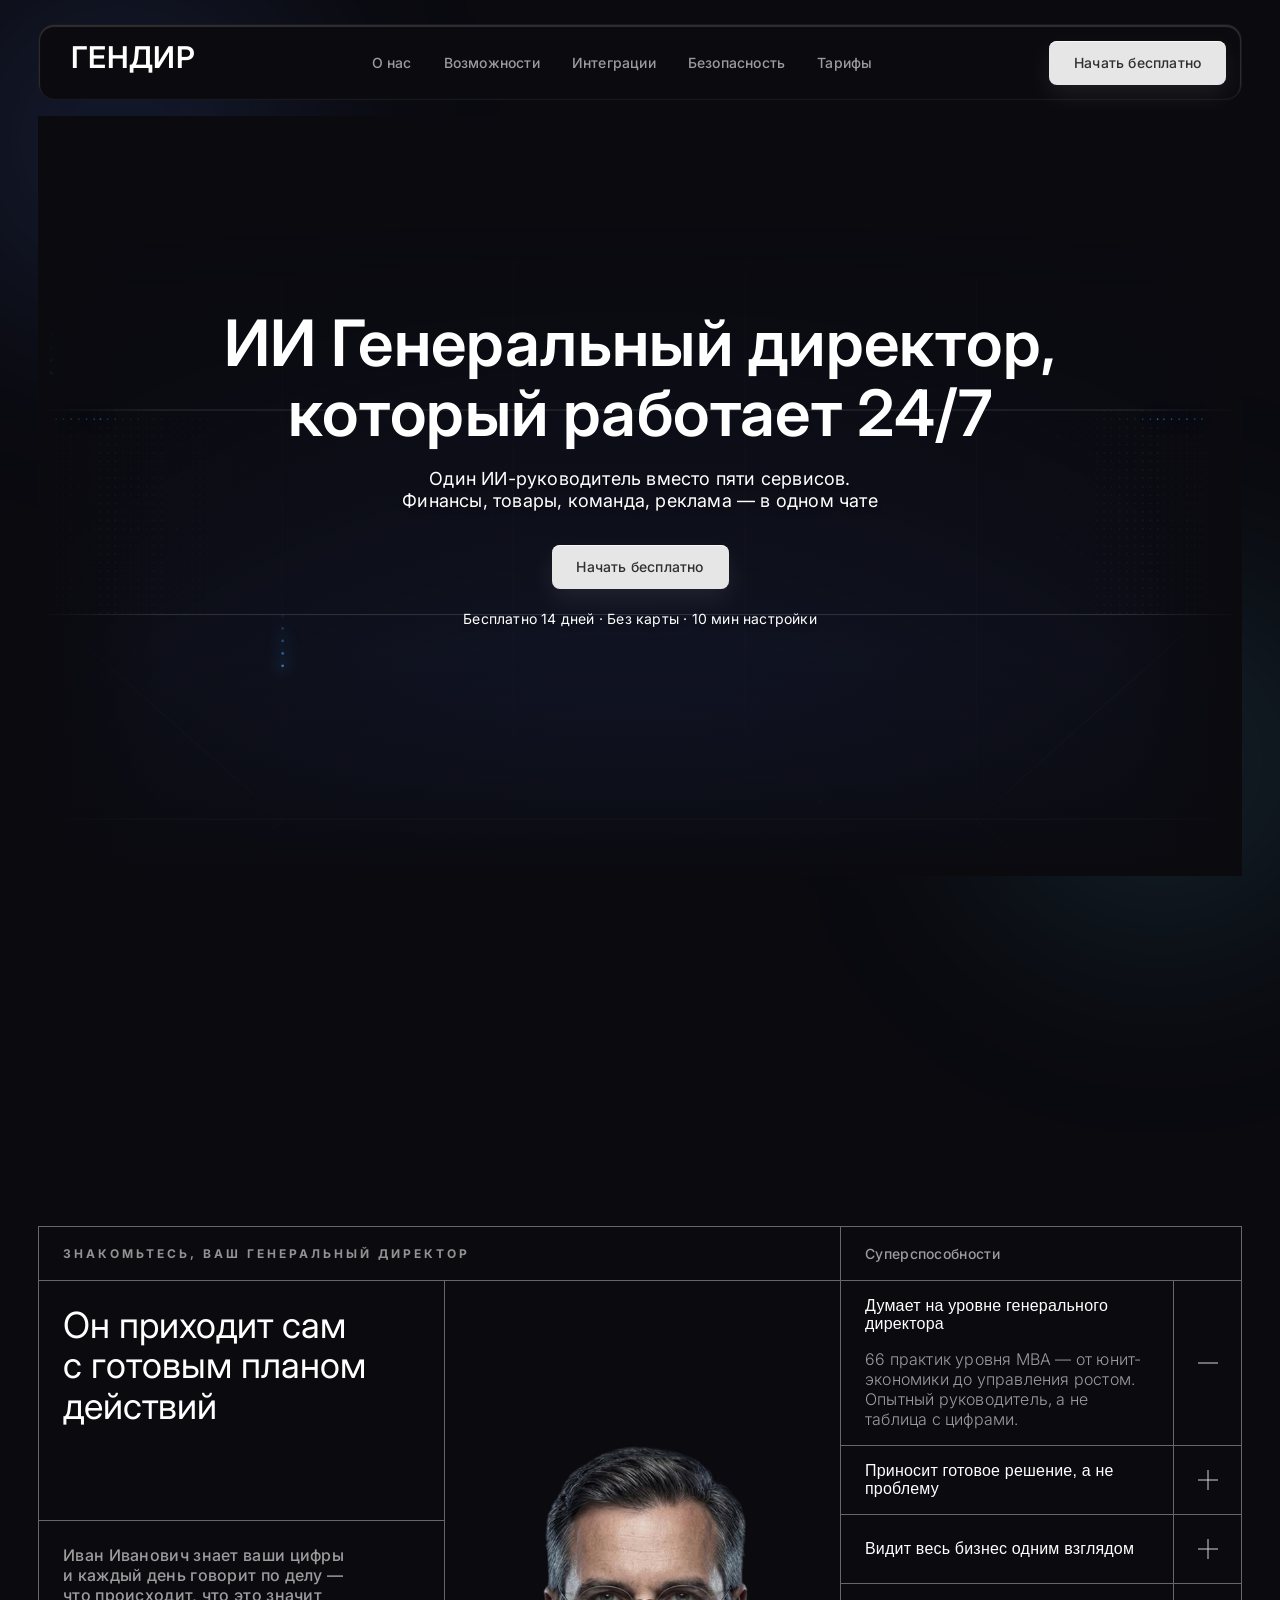
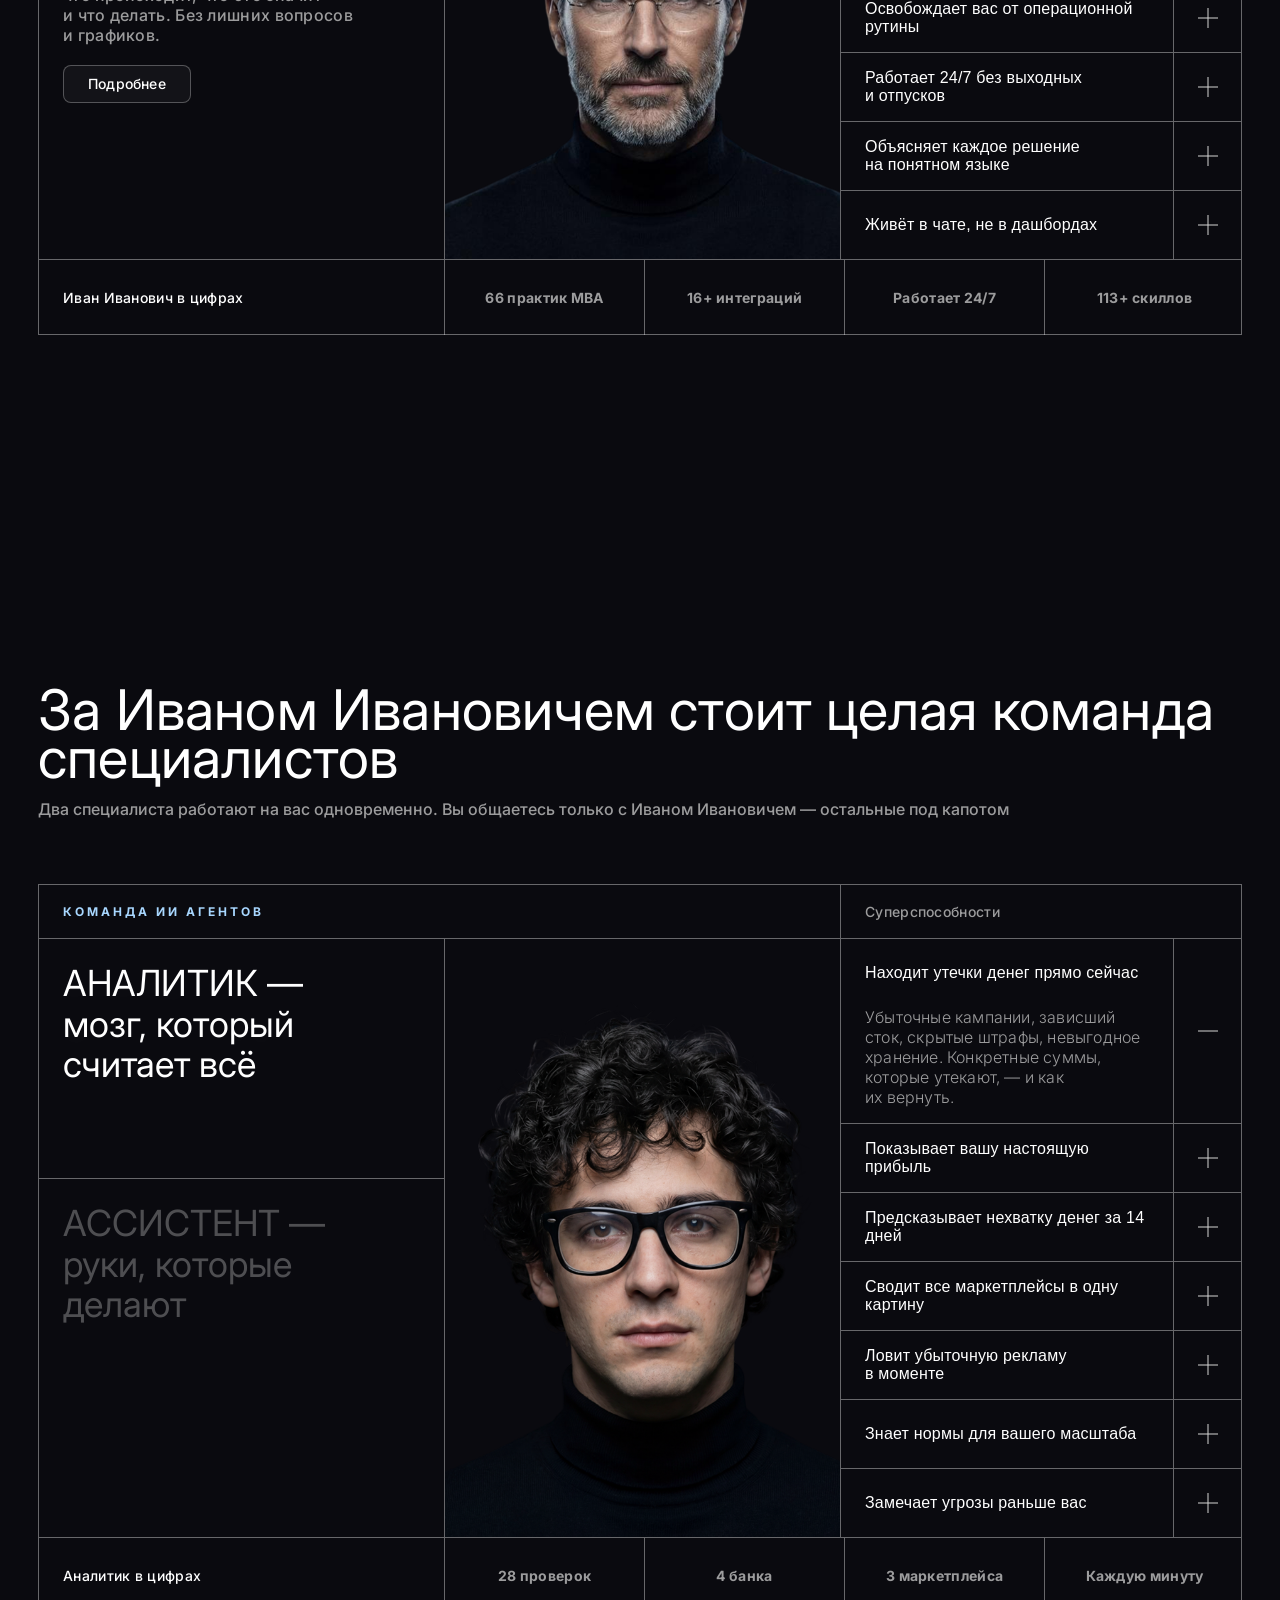
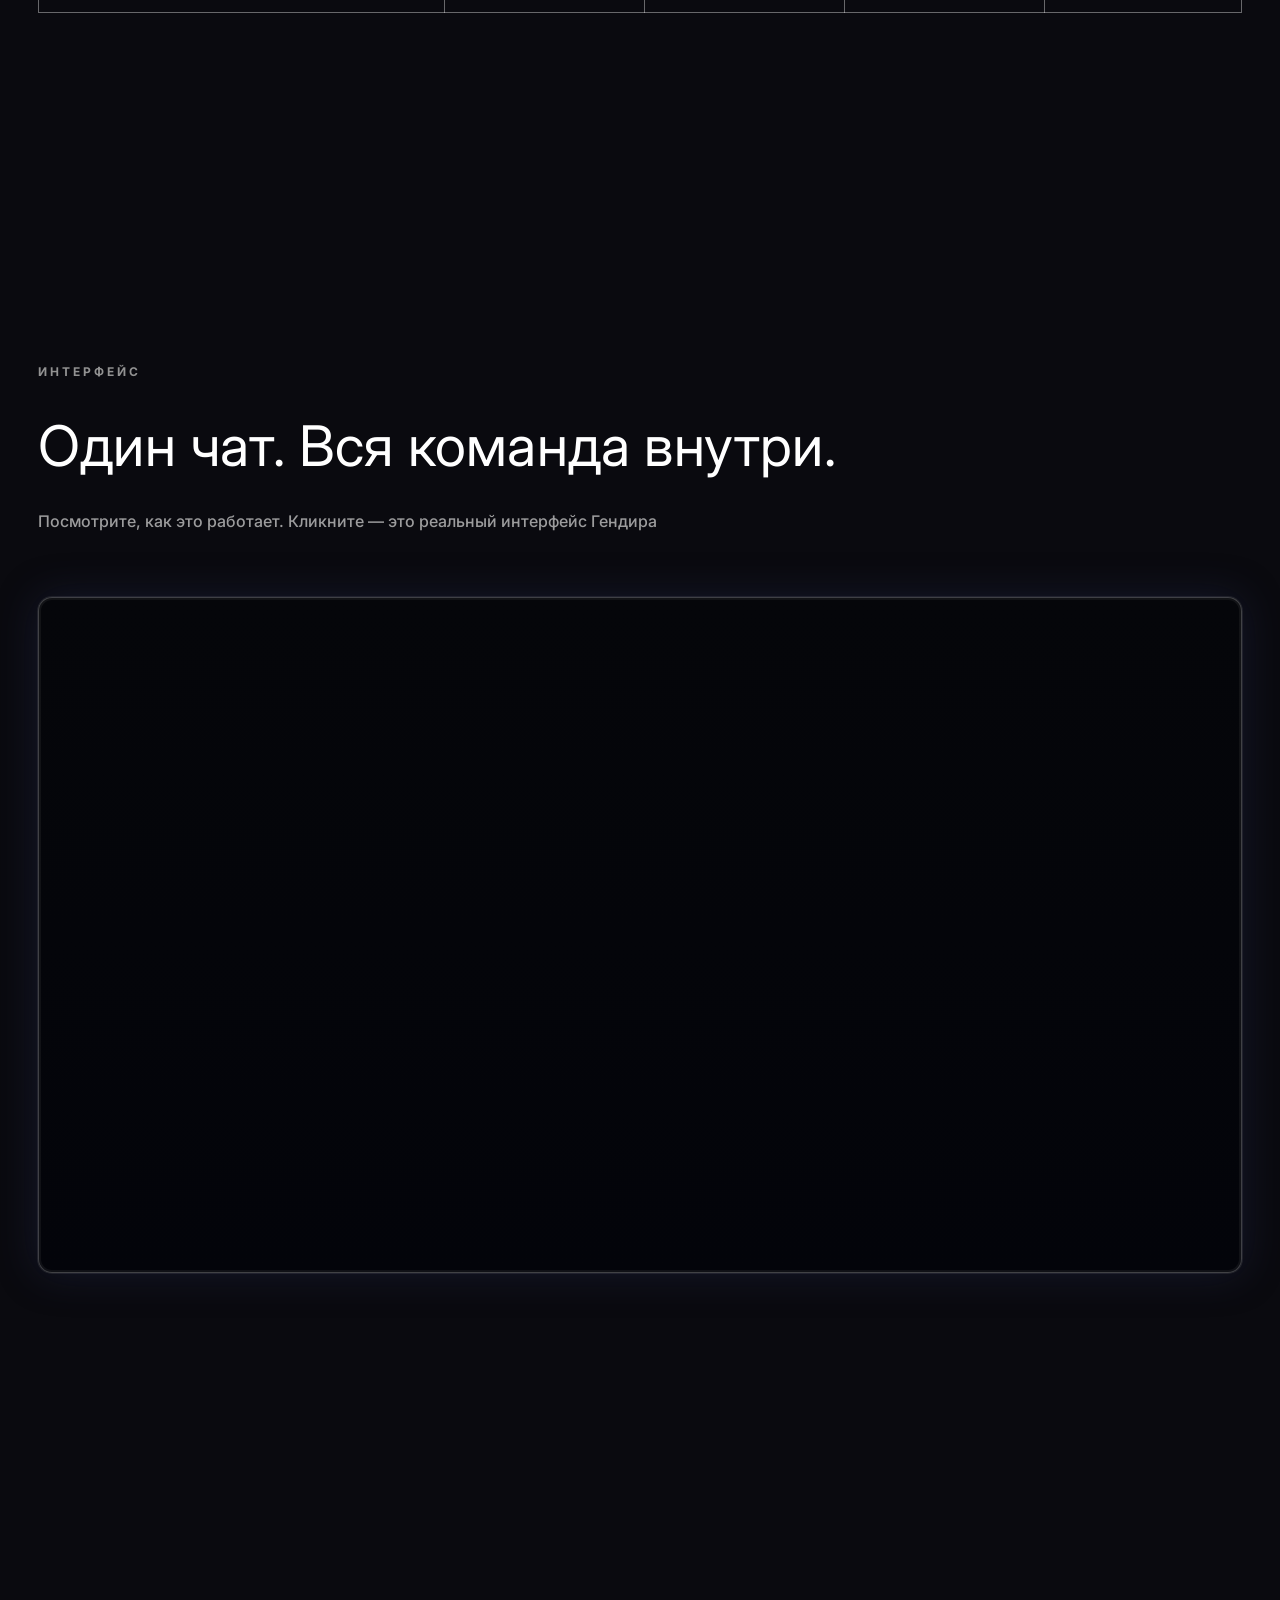
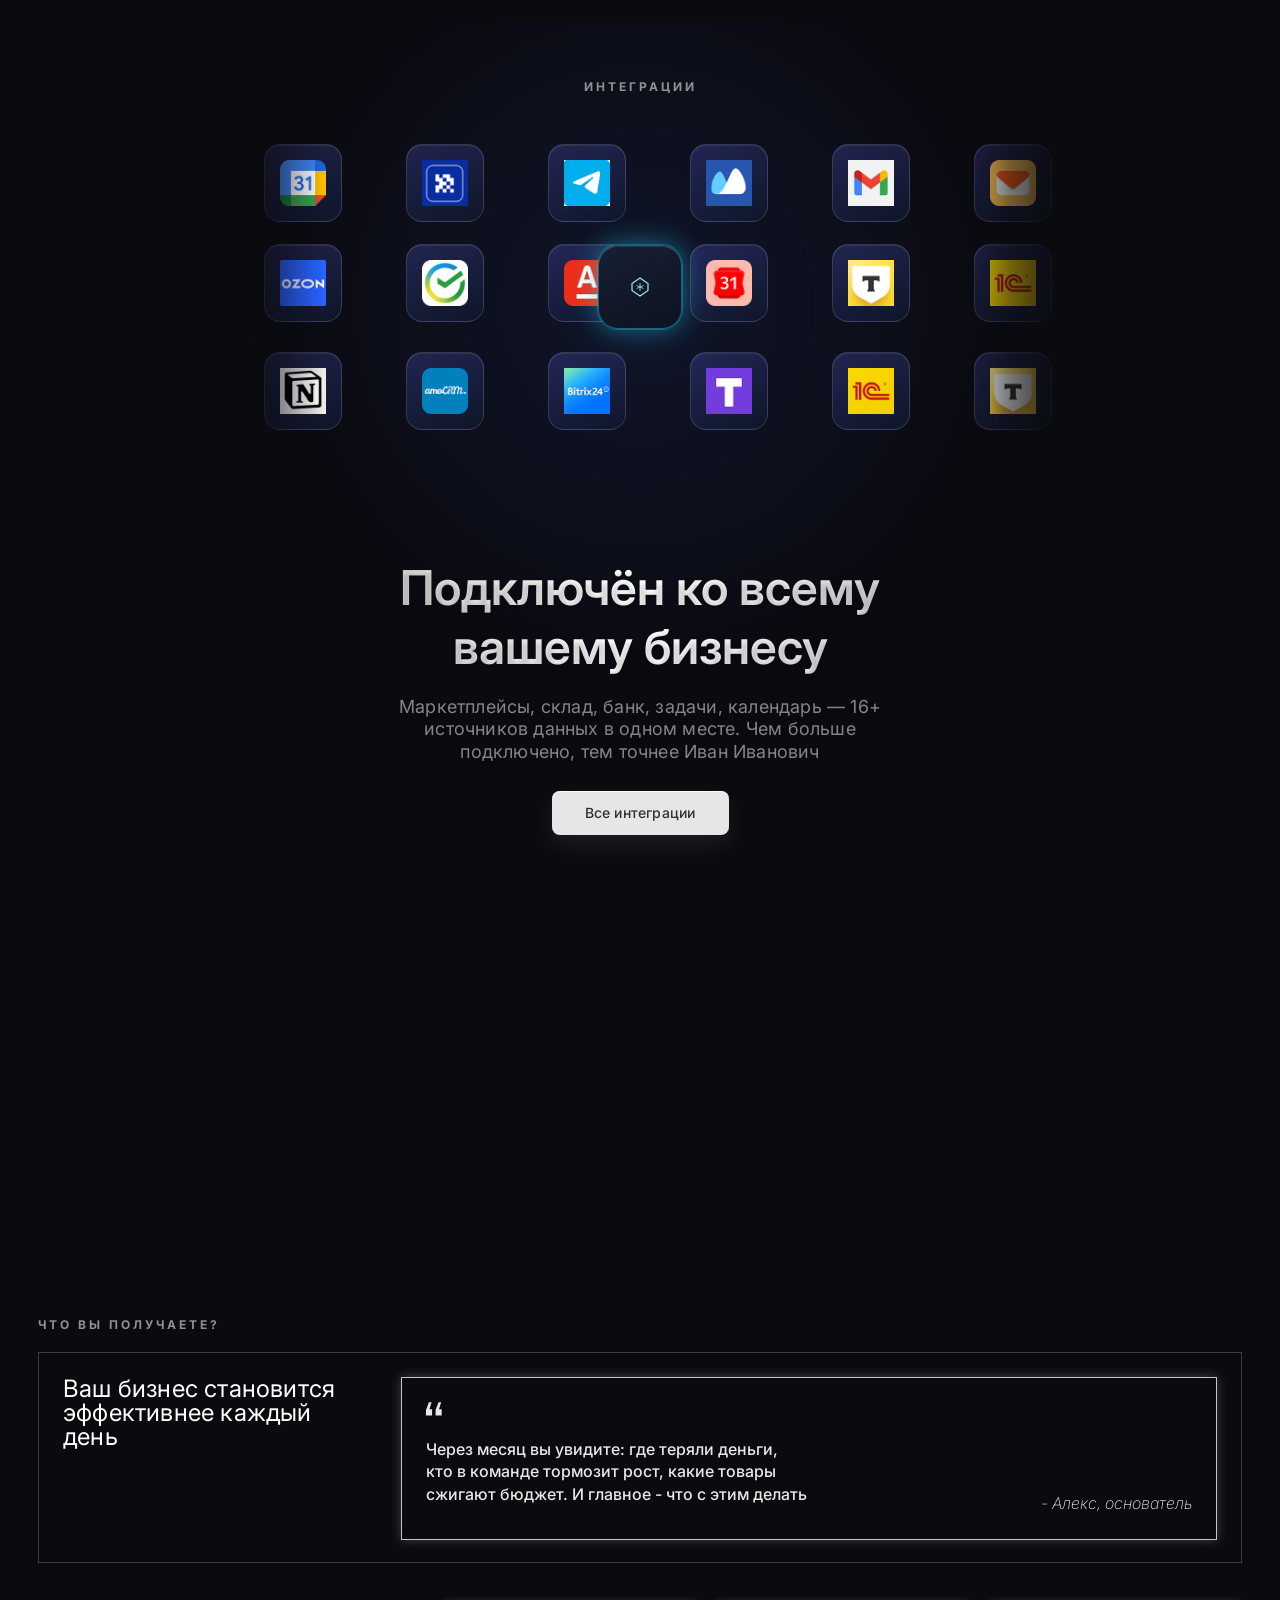
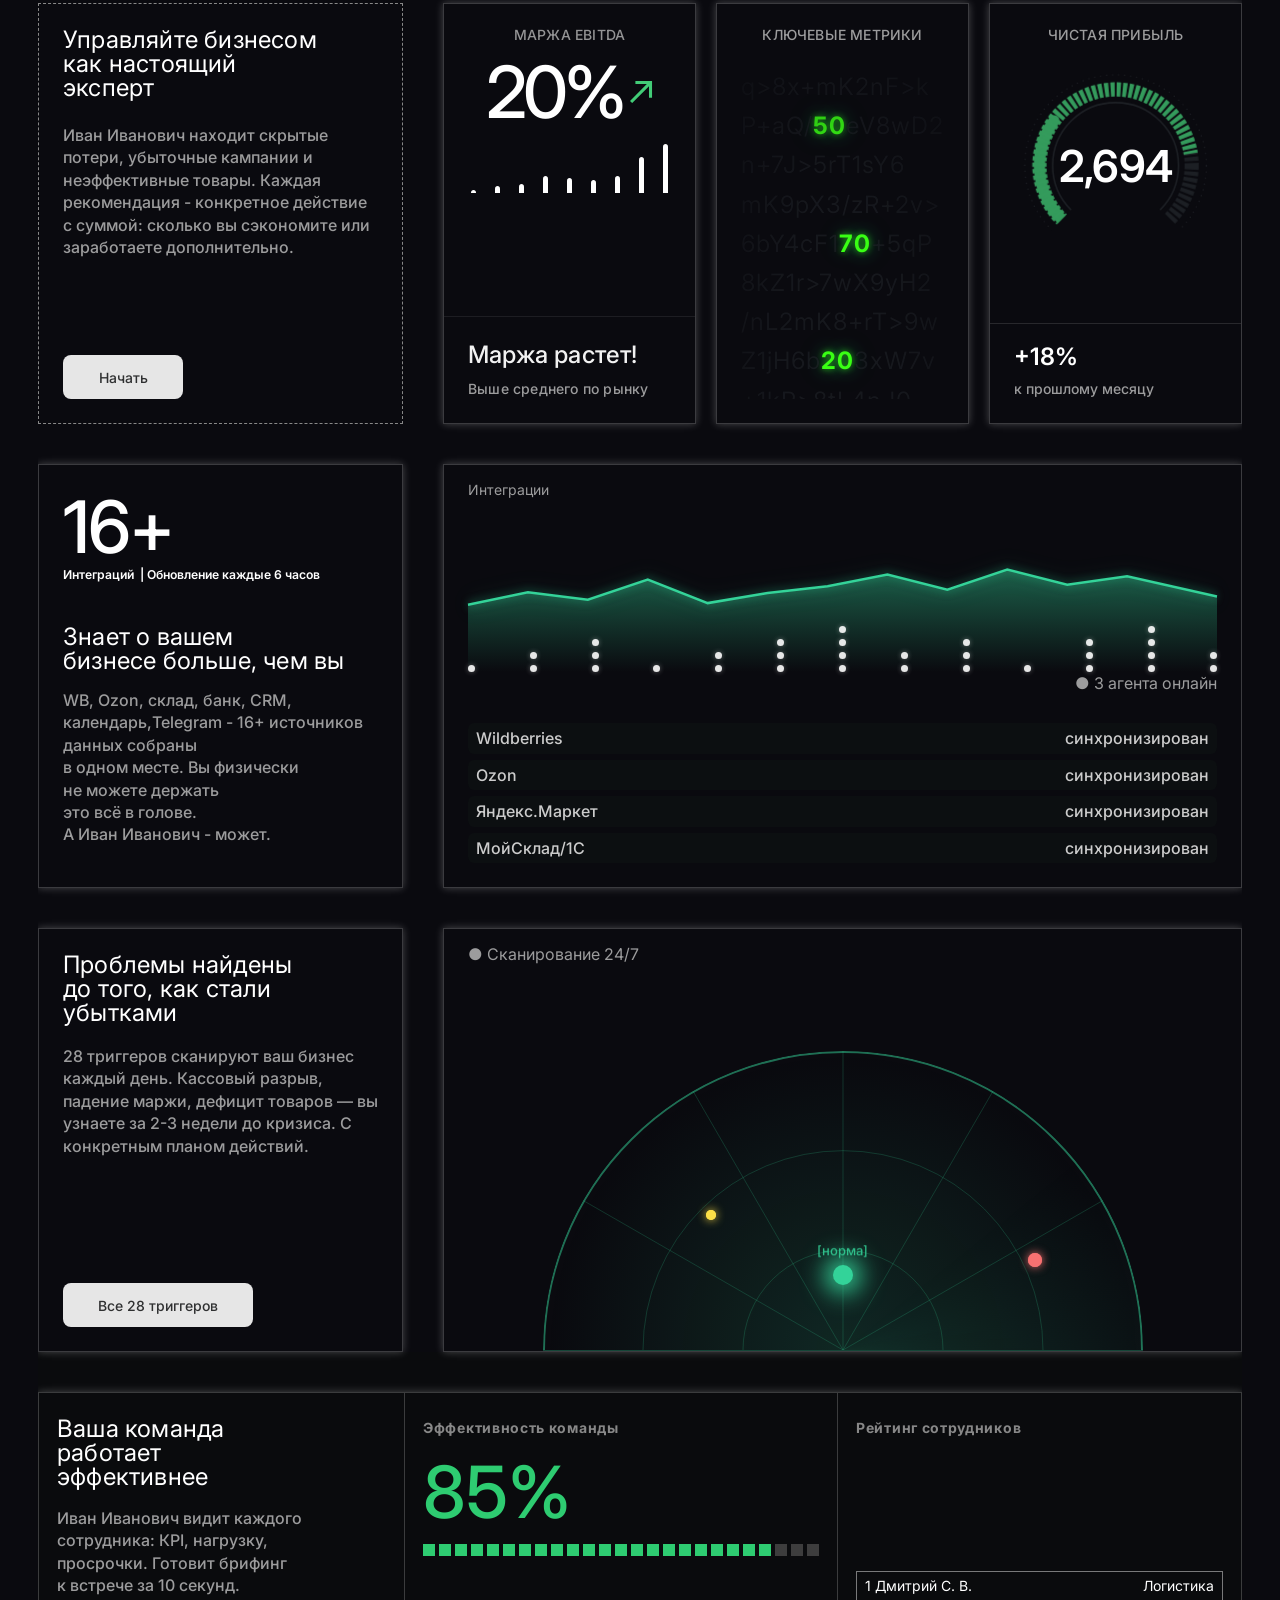
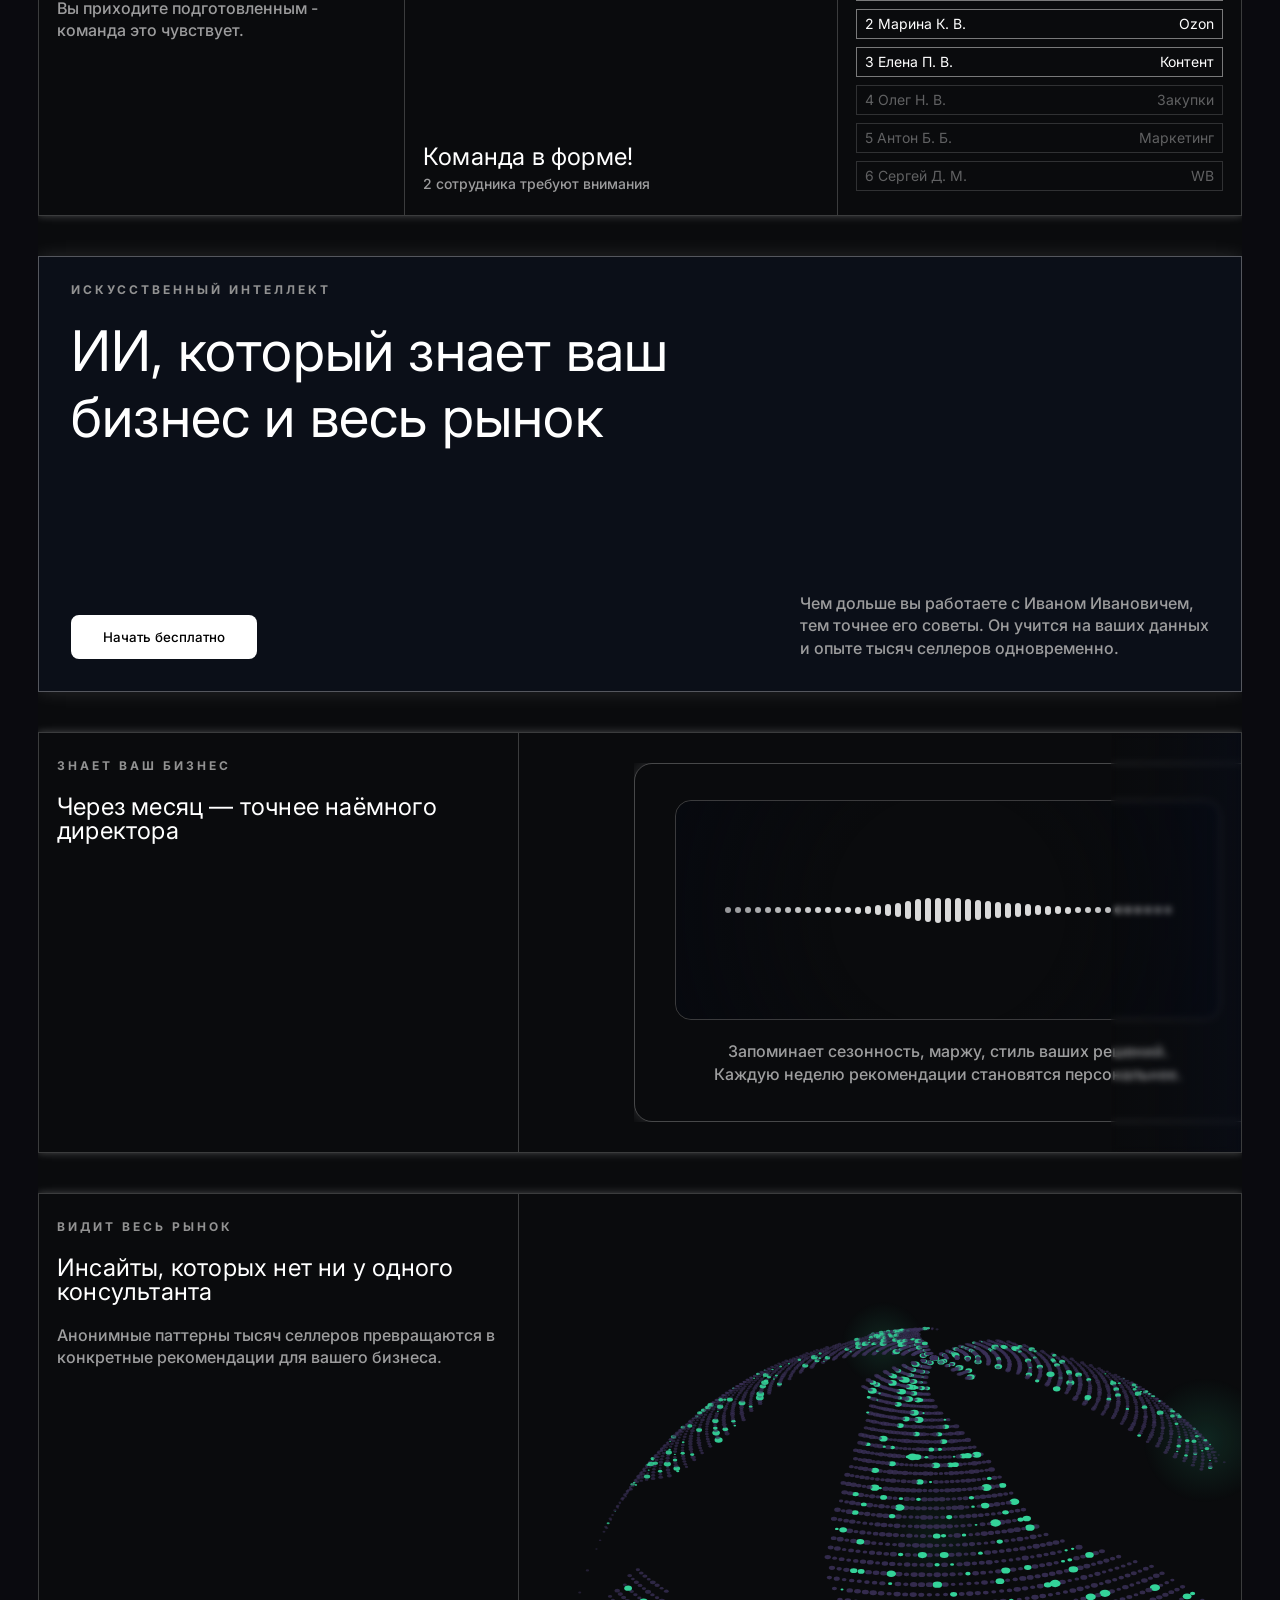
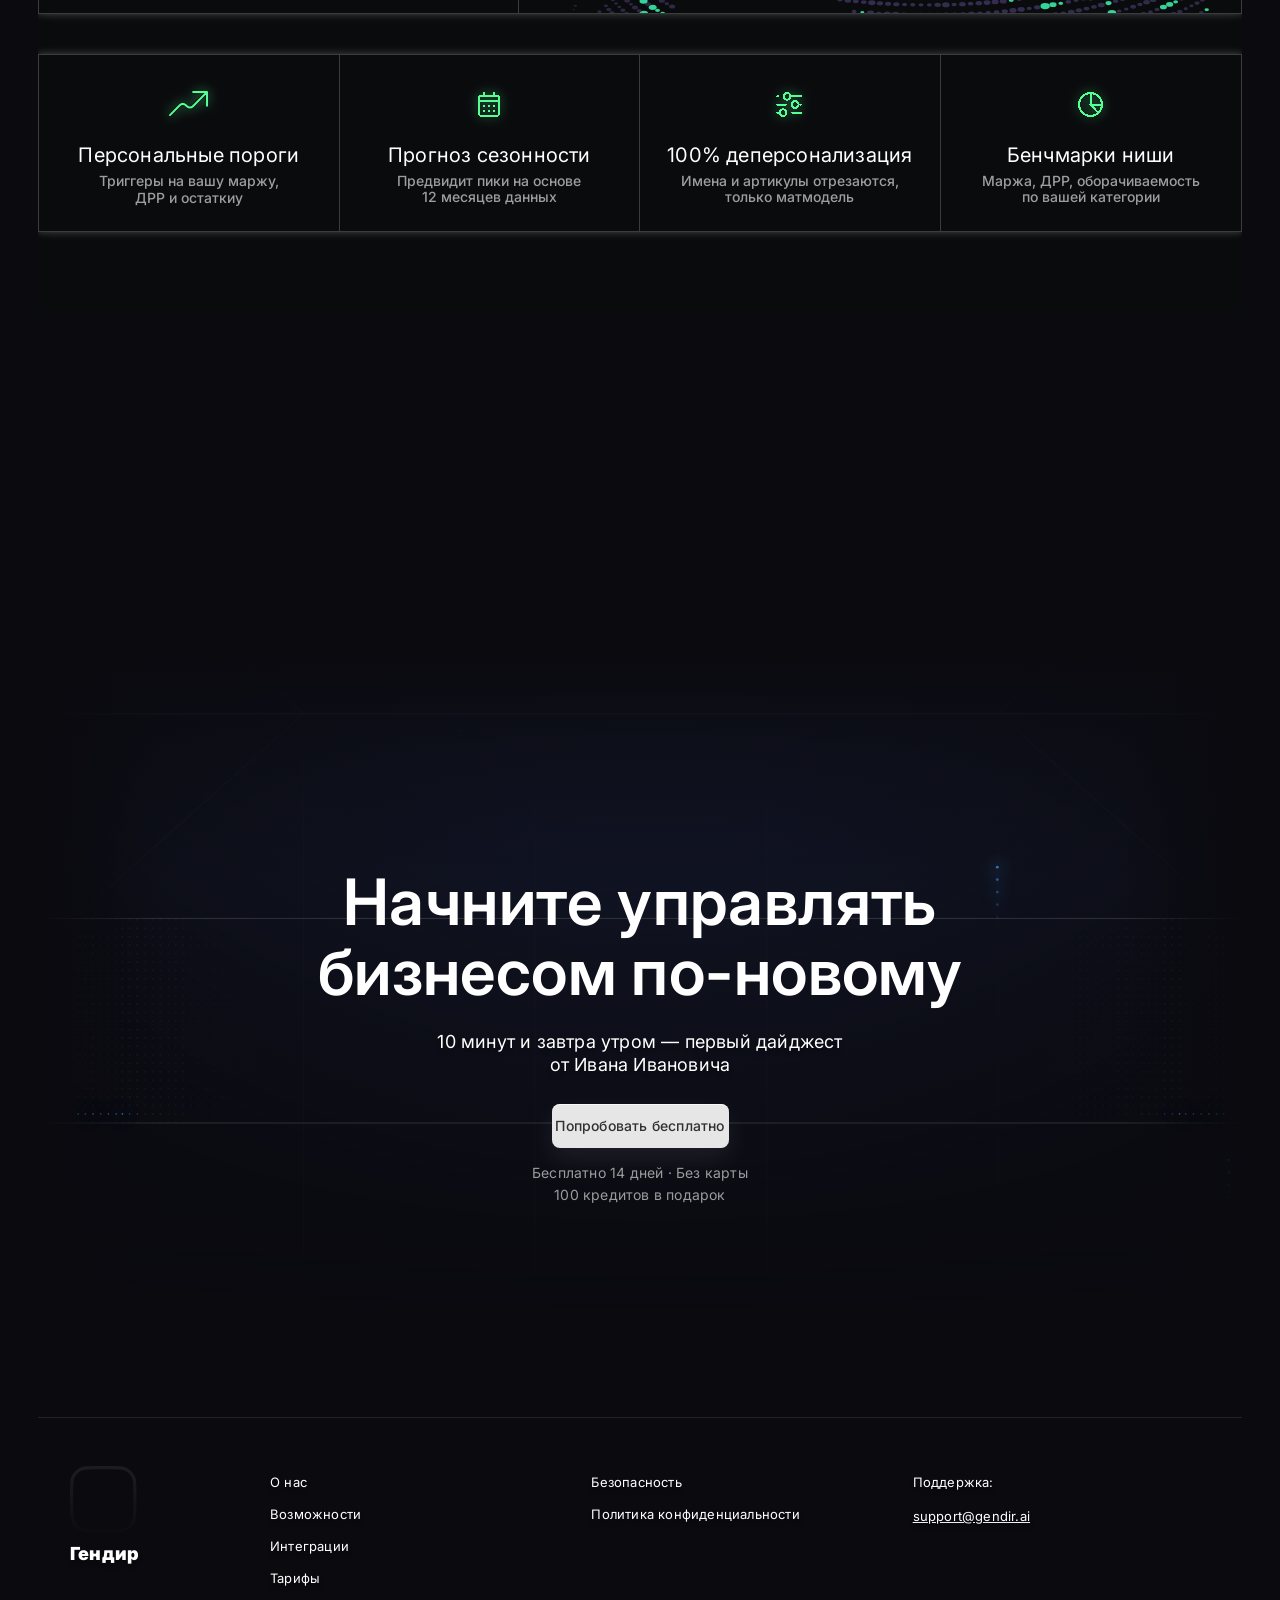
==== commit 8e72652f: "Merge agent heroes into one switchable hero with analyst/assistant portraits - Replace two agent her" ====
--- a/index.html
+++ b/index.html
@@ -37,179 +37,370 @@
       </div>
     </section>
 
+    <section class="hero hero--primary" data-hero-agent="ivan">
+      <div class="hero-grid">
+        <p class="top-intro">ЗНАКОМЬТЕСЬ, ВАШ ГЕНЕРАЛЬНЫЙ ДИРЕКТОР</p>
+
+        <div class="left-column">
+          <div class="lead-box">
+            <h1>Он приходит сам<br />с&nbsp;готовым планом<br />действий</h1>
+          </div>
+          <div class="about-box">
+            <p>
+              Иван Иванович знает ваши цифры<br />
+              и&nbsp;каждый день говорит по&nbsp;делу —<br />
+              что происходит, что это значит<br />
+              и&nbsp;что делать. Без лишних вопросов<br />
+              и&nbsp;графиков.
+            </p>
+            <button type="button" class="about-box__btn">Подробнее</button>
+          </div>
+        </div>
+
+        <div class="image-box" aria-label="Портрет Ивана Ивановича"></div>
+
+        <div class="hero-bottom">
+          <div class="stats-label">Иван Иванович в&nbsp;цифрах</div>
+          <div class="stats-item"><span>66 практик MBA</span></div>
+          <div class="stats-item"><span>16+ интеграций</span></div>
+          <div class="stats-item"><span>Работает 24/7</span></div>
+          <div class="stats-item"><span>113+ скиллов</span></div>
+        </div>
+
+        <div class="right-rail">
+          <p class="top-abilities">Суперспособности</p>
+
+          <div class="abilities">
+            <div class="anim-acc" data-anim-accordion>
+              <div class="anim-acc__item is-open" data-acc-item>
+                <div class="anim-acc__row">
+                  <div class="anim-acc__main">
+                    <button type="button" class="anim-acc__header" data-acc-toggle aria-expanded="true" aria-controls="acc-panel-1-ivan" id="acc-btn-1-ivan">
+                      <span class="anim-acc__title">Думает на&nbsp;уровне генерального директора</span>
+                    </button>
+                    <div class="anim-acc__panel-wrap" id="acc-panel-1-ivan" role="region" aria-labelledby="acc-btn-1-ivan">
+                      <div class="anim-acc__panel-inner">
+                        <p class="anim-acc__text">66 практик уровня MBA&nbsp;— от&nbsp;юнит-экономики до&nbsp;управления ростом. Опытный руководитель, а&nbsp;не таблица с&nbsp;цифрами.</p>
+                      </div>
+                    </div>
+                  </div>
+                  <button type="button" class="anim-acc__icon-btn" data-acc-toggle aria-expanded="true" aria-controls="acc-panel-1-ivan" aria-label="Свернуть блок">
+                    <span class="anim-acc__icon" aria-hidden="true">
+                      <span class="anim-acc__line anim-acc__line--h"></span>
+                      <span class="anim-acc__line anim-acc__line--v"></span>
+                    </span>
+                  </button>
+                </div>
+              </div>
+              <div class="anim-acc__item" data-acc-item>
+                <div class="anim-acc__row">
+                  <div class="anim-acc__main">
+                    <button type="button" class="anim-acc__header" data-acc-toggle aria-expanded="false" aria-controls="acc-panel-2-ivan" id="acc-btn-2-ivan">
+                      <span class="anim-acc__title">Приносит готовое решение, а&nbsp;не проблему</span>
+                    </button>
+                    <div class="anim-acc__panel-wrap" id="acc-panel-2-ivan" role="region" aria-labelledby="acc-btn-2-ivan">
+                      <div class="anim-acc__panel-inner">
+                        <p class="anim-acc__text">Что произошло → доказательства в&nbsp;цифрах → варианты → рекомендация. Вы&nbsp;не разбираетесь в&nbsp;данных — вы&nbsp;выбираете и&nbsp;согласовываете.</p>
+                      </div>
+                    </div>
+                  </div>
+                  <button type="button" class="anim-acc__icon-btn" data-acc-toggle aria-expanded="false" aria-controls="acc-panel-2-ivan" aria-label="Развернуть блок">
+                    <span class="anim-acc__icon" aria-hidden="true">
+                      <span class="anim-acc__line anim-acc__line--h"></span>
+                      <span class="anim-acc__line anim-acc__line--v"></span>
+                    </span>
+                  </button>
+                </div>
+              </div>
+              <div class="anim-acc__item" data-acc-item>
+                <div class="anim-acc__row">
+                  <div class="anim-acc__main">
+                    <button type="button" class="anim-acc__header" data-acc-toggle aria-expanded="false" aria-controls="acc-panel-3-ivan" id="acc-btn-3-ivan">
+                      <span class="anim-acc__title">Видит весь бизнес одним взглядом</span>
+                    </button>
+                    <div class="anim-acc__panel-wrap" id="acc-panel-3-ivan" role="region" aria-labelledby="acc-btn-3-ivan">
+                      <div class="anim-acc__panel-inner">
+                        <p class="anim-acc__text">Маркетплейсы, банки, склад, команда, календарь — всё в&nbsp;одной голове. Связывает между собой то, что вы&nbsp;видите по&nbsp;отдельности.</p>
+                      </div>
+                    </div>
+                  </div>
+                  <button type="button" class="anim-acc__icon-btn" data-acc-toggle aria-expanded="false" aria-controls="acc-panel-3-ivan" aria-label="Развернуть блок">
+                    <span class="anim-acc__icon" aria-hidden="true">
+                      <span class="anim-acc__line anim-acc__line--h"></span>
+                      <span class="anim-acc__line anim-acc__line--v"></span>
+                    </span>
+                  </button>
+                </div>
+              </div>
+              <div class="anim-acc__item" data-acc-item>
+                <div class="anim-acc__row">
+                  <div class="anim-acc__main">
+                    <button type="button" class="anim-acc__header" data-acc-toggle aria-expanded="false" aria-controls="acc-panel-4-ivan" id="acc-btn-4-ivan">
+                      <span class="anim-acc__title">Освобождает вас от&nbsp;операционной рутины</span>
+                    </button>
+                    <div class="anim-acc__panel-wrap" id="acc-panel-4-ivan" role="region" aria-labelledby="acc-btn-4-ivan">
+                      <div class="anim-acc__panel-inner">
+                        <p class="anim-acc__text">Вы&nbsp;перестаёте быть одновременно финдиром, HR-ом и&nbsp;категорийщиком. Иван Иванович закрывает управленческий контур — вы&nbsp;занимаетесь ростом.</p>
+                      </div>
+                    </div>
+                  </div>
+                  <button type="button" class="anim-acc__icon-btn" data-acc-toggle aria-expanded="false" aria-controls="acc-panel-4-ivan" aria-label="Развернуть блок">
+                    <span class="anim-acc__icon" aria-hidden="true">
+                      <span class="anim-acc__line anim-acc__line--h"></span>
+                      <span class="anim-acc__line anim-acc__line--v"></span>
+                    </span>
+                  </button>
+                </div>
+              </div>
+              <div class="anim-acc__item" data-acc-item>
+                <div class="anim-acc__row">
+                  <div class="anim-acc__main">
+                    <button type="button" class="anim-acc__header" data-acc-toggle aria-expanded="false" aria-controls="acc-panel-5-ivan" id="acc-btn-5-ivan">
+                      <span class="anim-acc__title">Работает 24/7 без выходных и&nbsp;отпусков</span>
+                    </button>
+                    <div class="anim-acc__panel-wrap" id="acc-panel-5-ivan" role="region" aria-labelledby="acc-btn-5-ivan">
+                      <div class="anim-acc__panel-inner">
+                        <p class="anim-acc__text">Не&nbsp;болеет, не&nbsp;увольняется, не&nbsp;просит повышения. Утром, ночью, в&nbsp;выходные — всегда на&nbsp;связи. Живого гендира такого уровня вы&nbsp;не наймёте.</p>
+                      </div>
+                    </div>
+                  </div>
+                  <button type="button" class="anim-acc__icon-btn" data-acc-toggle aria-expanded="false" aria-controls="acc-panel-5-ivan" aria-label="Развернуть блок">
+                    <span class="anim-acc__icon" aria-hidden="true">
+                      <span class="anim-acc__line anim-acc__line--h"></span>
+                      <span class="anim-acc__line anim-acc__line--v"></span>
+                    </span>
+                  </button>
+                </div>
+              </div>
+              <div class="anim-acc__item" data-acc-item>
+                <div class="anim-acc__row">
+                  <div class="anim-acc__main">
+                    <button type="button" class="anim-acc__header" data-acc-toggle aria-expanded="false" aria-controls="acc-panel-6-ivan" id="acc-btn-6-ivan">
+                      <span class="anim-acc__title">Объясняет каждое решение на&nbsp;понятном языке</span>
+                    </button>
+                    <div class="anim-acc__panel-wrap" id="acc-panel-6-ivan" role="region" aria-labelledby="acc-btn-6-ivan">
+                      <div class="anim-acc__panel-inner">
+                        <p class="anim-acc__text">Никаких «чёрных ящиков». Вы&nbsp;видите цифры, логику и&nbsp;оценку уверенности — и&nbsp;принимаете решение осознанно.</p>
+                      </div>
+                    </div>
+                  </div>
+                  <button type="button" class="anim-acc__icon-btn" data-acc-toggle aria-expanded="false" aria-controls="acc-panel-6-ivan" aria-label="Развернуть блок">
+                    <span class="anim-acc__icon" aria-hidden="true">
+                      <span class="anim-acc__line anim-acc__line--h"></span>
+                      <span class="anim-acc__line anim-acc__line--v"></span>
+                    </span>
+                  </button>
+                </div>
+              </div>
+              <div class="anim-acc__item" data-acc-item>
+                <div class="anim-acc__row">
+                  <div class="anim-acc__main">
+                    <button type="button" class="anim-acc__header" data-acc-toggle aria-expanded="false" aria-controls="acc-panel-7-ivan" id="acc-btn-7-ivan">
+                      <span class="anim-acc__title">Живёт в&nbsp;чате, не&nbsp;в&nbsp;дашбордах</span>
+                    </button>
+                    <div class="anim-acc__panel-wrap" id="acc-panel-7-ivan" role="region" aria-labelledby="acc-btn-7-ivan">
+                      <div class="anim-acc__panel-inner">
+                        <p class="anim-acc__text">Telegram, личный кабинет, мобильное приложение. Вы&nbsp;не изучаете интерфейс — вы&nbsp;разговариваете. Текстом или голосом, как с&nbsp;партнёром.</p>
+                      </div>
+                    </div>
+                  </div>
+                  <button type="button" class="anim-acc__icon-btn" data-acc-toggle aria-expanded="false" aria-controls="acc-panel-7-ivan" aria-label="Развернуть блок">
+                    <span class="anim-acc__icon" aria-hidden="true">
+                      <span class="anim-acc__line anim-acc__line--h"></span>
+                      <span class="anim-acc__line anim-acc__line--v"></span>
+                    </span>
+                  </button>
+                </div>
+              </div>
+            </div>
+          </div>
+
+        </div>
+      </div>
+    </section>
+
     <section class="team-section">
-      <p class="team-kicker">КОМАНДА ИИ АГЕНТОВ</p>
       <h2 class="team-title">За Иваном Ивановичем стоит целая команда специалистов</h2>
       <p class="team-text">
-        Семь ИИ-специалистов работают на вас одновременно. Вы общаетесь только с Иваном Ивановичем —
+        Два специалиста работают на вас одновременно. Вы общаетесь только с Иваном Ивановичем —
         остальные под капотом
       </p>
 
-      <section class="hero">
+      <section class="hero hero--agents" data-agent-switch data-active-agent="analyst">
         <div class="hero-grid">
-          <p class="top-intro">ЗНАКОМЬТЕСЬ, ВАШ ИИ ГЕНЕРАЛЬНЫЙ ДИРЕКТОР - ИВАН ИВАНОВИЧ</p>
+          <p class="top-intro">КОМАНДА ИИ АГЕНТОВ</p>
 
           <div class="left-column">
             <div class="lead-box">
-              <h1>Он приходит сам.<br />С&nbsp;готовым<br />планом<br />действий</h1>
+              <h1 class="lead-heading" data-agent-content="analyst">АНАЛИТИК&nbsp;—<br />мозг, который<br />считает всё</h1>
+              <h1 class="lead-heading" data-agent-content="assistant" hidden>АССИСТЕНТ&nbsp;—<br />руки, которые<br />делают</h1>
             </div>
-            <div class="about-box">
-              <p>
-                Иван Иванович знает ваши цифры<br />
-                и&nbsp;каждый день говорит по&nbsp;делу —<br />
-                что происходит, что значит,<br />
-                что делать. Без лишних вопросов<br />
-                и&nbsp;графиков.
-              </p>
+            <div class="about-box about-box--switcher">
+              <button type="button" class="agent-switcher" data-agent-content="analyst" data-agent-tab="assistant" aria-label="Переключить на Ассистента">
+                АССИСТЕНТ&nbsp;—<br />руки, которые<br />делают
+              </button>
+              <button type="button" class="agent-switcher" data-agent-content="assistant" data-agent-tab="analyst" hidden aria-label="Переключить на Аналитика">
+                АНАЛИТИК&nbsp;—<br />мозг, который<br />считает всё
+              </button>
             </div>
           </div>
 
-          <div class="image-box" aria-label="Портрет Ивана Ивановича"></div>
-
-          <div class="hero-bottom-left">
-            <div class="stats-label">Иван Иванович в цифрах</div>
-            <div class="stats-item"><span>28 триггеров</span></div>
-            <div class="stats-item"><span>16+ интеграций</span></div>
+          <div class="image-box image-box--agents" aria-label="Портрет активного агента"></div>
+
+          <div class="hero-bottom" data-agent-content="analyst">
+            <div class="stats-label">Аналитик в&nbsp;цифрах</div>
+            <div class="stats-item"><span>28 проверок</span></div>
+            <div class="stats-item"><span>4 банка</span></div>
+            <div class="stats-item"><span>3 маркетплейса</span></div>
+            <div class="stats-item"><span>Каждую минуту</span></div>
+          </div>
+
+          <div class="hero-bottom" data-agent-content="assistant" hidden>
+            <div class="stats-label">Ассистент в&nbsp;цифрах</div>
+            <div class="stats-item"><span>+10 ч&nbsp;/ неделя</span></div>
+            <div class="stats-item"><span>Bitrix24</span></div>
+            <div class="stats-item"><span>Telegram</span></div>
+            <div class="stats-item"><span>Календарь</span></div>
           </div>
 
           <div class="right-rail">
             <p class="top-abilities">Суперспособности</p>
 
             <div class="abilities">
-              <div class="anim-acc" data-anim-accordion>
+              <div class="anim-acc" data-anim-accordion data-agent-content="analyst">
                 <div class="anim-acc__item is-open" data-acc-item>
                   <div class="anim-acc__row">
                     <div class="anim-acc__main">
-                      <button type="button" class="anim-acc__header" data-acc-toggle aria-expanded="true" aria-controls="acc-panel-1-copy" id="acc-btn-1-copy">
-                        <span class="anim-acc__title">Считает реальную прибыль</span>
-                      </button>
-                      <div class="anim-acc__panel-wrap" id="acc-panel-1-copy" role="region" aria-labelledby="acc-btn-1-copy">
-                        <div class="anim-acc__panel-inner">
-                          <p class="anim-acc__text">True P&amp;L по&nbsp;выкупам — реальная прибыль после всех комиссий, логистики, возвратов и&nbsp;рекламы. То, что кабинет маркетплейса вам не&nbsp;покажет.</p>
-                        </div>
-                      </div>
-                    </div>
-                    <button type="button" class="anim-acc__icon-btn" data-acc-toggle aria-expanded="true" aria-controls="acc-panel-1-copy" aria-label="Свернуть блок">
-                      <span class="anim-acc__icon" aria-hidden="true">
-                        <span class="anim-acc__line anim-acc__line--h"></span>
-                        <span class="anim-acc__line anim-acc__line--v"></span>
-                      </span>
-                    </button>
-                  </div>
-                </div>
-                <div class="anim-acc__item" data-acc-item>
-                  <div class="anim-acc__row">
-                    <div class="anim-acc__main">
-                      <button type="button" class="anim-acc__header" data-acc-toggle aria-expanded="false" aria-controls="acc-panel-2-copy" id="acc-btn-2-copy">
-                        <span class="anim-acc__title">Находит проблемы до&nbsp;того, как они станут убытками</span>
-                      </button>
-                      <div class="anim-acc__panel-wrap" id="acc-panel-2-copy" role="region" aria-labelledby="acc-btn-2-copy">
-                        <div class="anim-acc__panel-inner">
-                          <p class="anim-acc__text">28 триггеров сканируют ваш бизнес каждый день. Кассовый разрыв, падение маржи, перезатаривание — вы узнаете за&nbsp;2-3 недели до&nbsp;кризиса. С&nbsp;конкретным планом действий.</p>
-                        </div>
-                      </div>
-                    </div>
-                    <button type="button" class="anim-acc__icon-btn" data-acc-toggle aria-expanded="false" aria-controls="acc-panel-2-copy" aria-label="Развернуть блок">
-                      <span class="anim-acc__icon" aria-hidden="true">
-                        <span class="anim-acc__line anim-acc__line--h"></span>
-                        <span class="anim-acc__line anim-acc__line--v"></span>
-                      </span>
-                    </button>
-                  </div>
-                </div>
-                <div class="anim-acc__item" data-acc-item>
-                  <div class="anim-acc__row">
-                    <div class="anim-acc__main">
-                      <button type="button" class="anim-acc__header" data-acc-toggle aria-expanded="false" aria-controls="acc-panel-3-copy" id="acc-btn-3-copy">
-                        <span class="anim-acc__title">Находит убыточную рекламу</span>
-                      </button>
-                      <div class="anim-acc__panel-wrap" id="acc-panel-3-copy" role="region" aria-labelledby="acc-btn-3-copy">
-                        <div class="anim-acc__panel-inner">
-                          <p class="anim-acc__text">Рекламная аналитика с&nbsp;привязкой к&nbsp;реальной прибыли, а&nbsp;не к&nbsp;заказам. Показывает, какие кампании приносят деньги, а&nbsp;какие сжигают бюджет после выкупов и&nbsp;возвратов.</p>
-                        </div>
-                      </div>
-                    </div>
-                    <button type="button" class="anim-acc__icon-btn" data-acc-toggle aria-expanded="false" aria-controls="acc-panel-3-copy" aria-label="Развернуть блок">
-                      <span class="anim-acc__icon" aria-hidden="true">
-                        <span class="anim-acc__line anim-acc__line--h"></span>
-                        <span class="anim-acc__line anim-acc__line--v"></span>
-                      </span>
-                    </button>
-                  </div>
-                </div>
-                <div class="anim-acc__item" data-acc-item>
-                  <div class="anim-acc__row">
-                    <div class="anim-acc__main">
-                      <button type="button" class="anim-acc__header" data-acc-toggle aria-expanded="false" aria-controls="acc-panel-4-copy" id="acc-btn-4-copy">
-                        <span class="anim-acc__title">Ставит задачи вашей команде</span>
-                      </button>
-                      <div class="anim-acc__panel-wrap" id="acc-panel-4-copy" role="region" aria-labelledby="acc-btn-4-copy">
-                        <div class="anim-acc__panel-inner">
-                          <p class="anim-acc__text">Сам формулирует задачи сотрудникам, назначает ответственных, контролирует дедлайны. Готовит повестку к&nbsp;встречам 1-на-1 с&nbsp;данными по&nbsp;каждому.</p>
-                        </div>
-                      </div>
-                    </div>
-                    <button type="button" class="anim-acc__icon-btn" data-acc-toggle aria-expanded="false" aria-controls="acc-panel-4-copy" aria-label="Развернуть блок">
-                      <span class="anim-acc__icon" aria-hidden="true">
-                        <span class="anim-acc__line anim-acc__line--h"></span>
-                        <span class="anim-acc__line anim-acc__line--v"></span>
-                      </span>
-                    </button>
-                  </div>
-                </div>
-                <div class="anim-acc__item" data-acc-item>
-                  <div class="anim-acc__row">
-                    <div class="anim-acc__main">
-                      <button type="button" class="anim-acc__header" data-acc-toggle aria-expanded="false" aria-controls="acc-panel-5-copy" id="acc-btn-5-copy">
-                        <span class="anim-acc__title">Даёт готовые решения, а&nbsp;не графики</span>
-                      </button>
-                      <div class="anim-acc__panel-wrap" id="acc-panel-5-copy" role="region" aria-labelledby="acc-btn-5-copy">
-                        <div class="anim-acc__panel-inner">
-                          <p class="anim-acc__text">Каждая рекомендация — конкретное действие с&nbsp;суммой: сколько сэкономите или заработаете. Decision Card с&nbsp;фактами, вариантами, рисками и&nbsp;оценкой уверенности ИИ.</p>
-                        </div>
-                      </div>
-                    </div>
-                    <button type="button" class="anim-acc__icon-btn" data-acc-toggle aria-expanded="false" aria-controls="acc-panel-5-copy" aria-label="Развернуть блок">
-                      <span class="anim-acc__icon" aria-hidden="true">
-                        <span class="anim-acc__line anim-acc__line--h"></span>
-                        <span class="anim-acc__line anim-acc__line--v"></span>
-                      </span>
-                    </button>
-                  </div>
-                </div>
-                <div class="anim-acc__item" data-acc-item>
-                  <div class="anim-acc__row">
-                    <div class="anim-acc__main">
-                      <button type="button" class="anim-acc__header" data-acc-toggle aria-expanded="false" aria-controls="acc-panel-6-copy" id="acc-btn-6-copy">
-                        <span class="anim-acc__title">Видит весь бизнес целиком</span>
-                      </button>
-                      <div class="anim-acc__panel-wrap" id="acc-panel-6-copy" role="region" aria-labelledby="acc-btn-6-copy">
-                        <div class="anim-acc__panel-inner">
-                          <p class="anim-acc__text">WB, Ozon, Яндекс Маркет, 1С, банк, Битрикс24, календарь, Telegram — 16+ источников данных в&nbsp;одном месте. Чем больше подключено, тем точнее советы.</p>
-                        </div>
-                      </div>
-                    </div>
-                    <button type="button" class="anim-acc__icon-btn" data-acc-toggle aria-expanded="false" aria-controls="acc-panel-6-copy" aria-label="Развернуть блок">
-                      <span class="anim-acc__icon" aria-hidden="true">
-                        <span class="anim-acc__line anim-acc__line--h"></span>
-                        <span class="anim-acc__line anim-acc__line--v"></span>
-                      </span>
-                    </button>
-                  </div>
-                </div>
-                <div class="anim-acc__item" data-acc-item>
-                  <div class="anim-acc__row">
-                    <div class="anim-acc__main">
-                      <button type="button" class="anim-acc__header" data-acc-toggle aria-expanded="false" aria-controls="acc-panel-7-copy" id="acc-btn-7-copy">
-                        <span class="anim-acc__title">Помнит каждое ваше решение</span>
-                      </button>
-                      <div class="anim-acc__panel-wrap" id="acc-panel-7-copy" role="region" aria-labelledby="acc-btn-7-copy">
-                        <div class="anim-acc__panel-inner">
-                          <p class="anim-acc__text">Все встречи, договорённости, цифры за&nbsp;месяцы. ИИ с&nbsp;бесконечной памятью — через месяц знает вашу сезонность и&nbsp;нормы лучше вас.</p>
-                        </div>
-                      </div>
-                    </div>
-                    <button type="button" class="anim-acc__icon-btn" data-acc-toggle aria-expanded="false" aria-controls="acc-panel-7-copy" aria-label="Развернуть блок">
+                      <button type="button" class="anim-acc__header" data-acc-toggle aria-expanded="true" aria-controls="acc-panel-1-analyst" id="acc-btn-1-analyst">
+                        <span class="anim-acc__title">Находит утечки денег прямо сейчас</span>
+                      </button>
+                      <div class="anim-acc__panel-wrap" id="acc-panel-1-analyst" role="region" aria-labelledby="acc-btn-1-analyst">
+                        <div class="anim-acc__panel-inner">
+                          <p class="anim-acc__text">Убыточные кампании, зависший сток, скрытые штрафы, невыгодное хранение. Конкретные суммы, которые утекают,&nbsp;— и&nbsp;как их&nbsp;вернуть.</p>
+                        </div>
+                      </div>
+                    </div>
+                    <button type="button" class="anim-acc__icon-btn" data-acc-toggle aria-expanded="true" aria-controls="acc-panel-1-analyst" aria-label="Свернуть блок">
+                      <span class="anim-acc__icon" aria-hidden="true">
+                        <span class="anim-acc__line anim-acc__line--h"></span>
+                        <span class="anim-acc__line anim-acc__line--v"></span>
+                      </span>
+                    </button>
+                  </div>
+                </div>
+                <div class="anim-acc__item" data-acc-item>
+                  <div class="anim-acc__row">
+                    <div class="anim-acc__main">
+                      <button type="button" class="anim-acc__header" data-acc-toggle aria-expanded="false" aria-controls="acc-panel-2-analyst" id="acc-btn-2-analyst">
+                        <span class="anim-acc__title">Показывает вашу настоящую прибыль</span>
+                      </button>
+                      <div class="anim-acc__panel-wrap" id="acc-panel-2-analyst" role="region" aria-labelledby="acc-btn-2-analyst">
+                        <div class="anim-acc__panel-inner">
+                          <p class="anim-acc__text">Реальные деньги после комиссий, логистики, возвратов и&nbsp;рекламы. Часть товаров, которые выглядят прибыльными в&nbsp;кабинете, на&nbsp;деле работают в&nbsp;минус. Вы&nbsp;это увидите.</p>
+                        </div>
+                      </div>
+                    </div>
+                    <button type="button" class="anim-acc__icon-btn" data-acc-toggle aria-expanded="false" aria-controls="acc-panel-2-analyst" aria-label="Развернуть блок">
+                      <span class="anim-acc__icon" aria-hidden="true">
+                        <span class="anim-acc__line anim-acc__line--h"></span>
+                        <span class="anim-acc__line anim-acc__line--v"></span>
+                      </span>
+                    </button>
+                  </div>
+                </div>
+                <div class="anim-acc__item" data-acc-item>
+                  <div class="anim-acc__row">
+                    <div class="anim-acc__main">
+                      <button type="button" class="anim-acc__header" data-acc-toggle aria-expanded="false" aria-controls="acc-panel-3-analyst" id="acc-btn-3-analyst">
+                        <span class="anim-acc__title">Предсказывает нехватку денег за&nbsp;14 дней</span>
+                      </button>
+                      <div class="anim-acc__panel-wrap" id="acc-panel-3-analyst" role="region" aria-labelledby="acc-btn-3-analyst">
+                        <div class="anim-acc__panel-inner">
+                          <p class="anim-acc__text">Смотрит в&nbsp;четыре банка и&nbsp;на&nbsp;склад одновременно. Видит кассовый разрыв до&nbsp;того, как нечем платить поставщику.</p>
+                        </div>
+                      </div>
+                    </div>
+                    <button type="button" class="anim-acc__icon-btn" data-acc-toggle aria-expanded="false" aria-controls="acc-panel-3-analyst" aria-label="Развернуть блок">
+                      <span class="anim-acc__icon" aria-hidden="true">
+                        <span class="anim-acc__line anim-acc__line--h"></span>
+                        <span class="anim-acc__line anim-acc__line--v"></span>
+                      </span>
+                    </button>
+                  </div>
+                </div>
+                <div class="anim-acc__item" data-acc-item>
+                  <div class="anim-acc__row">
+                    <div class="anim-acc__main">
+                      <button type="button" class="anim-acc__header" data-acc-toggle aria-expanded="false" aria-controls="acc-panel-4-analyst" id="acc-btn-4-analyst">
+                        <span class="anim-acc__title">Сводит все маркетплейсы в&nbsp;одну картину</span>
+                      </button>
+                      <div class="anim-acc__panel-wrap" id="acc-panel-4-analyst" role="region" aria-labelledby="acc-btn-4-analyst">
+                        <div class="anim-acc__panel-inner">
+                          <p class="anim-acc__text">Wildberries, Ozon, Яндекс.Маркет&nbsp;— без ручного сведения в&nbsp;Excel. Одна цифра прибыли, одна воронка, одна сводка по&nbsp;рекламе.</p>
+                        </div>
+                      </div>
+                    </div>
+                    <button type="button" class="anim-acc__icon-btn" data-acc-toggle aria-expanded="false" aria-controls="acc-panel-4-analyst" aria-label="Развернуть блок">
+                      <span class="anim-acc__icon" aria-hidden="true">
+                        <span class="anim-acc__line anim-acc__line--h"></span>
+                        <span class="anim-acc__line anim-acc__line--v"></span>
+                      </span>
+                    </button>
+                  </div>
+                </div>
+                <div class="anim-acc__item" data-acc-item>
+                  <div class="anim-acc__row">
+                    <div class="anim-acc__main">
+                      <button type="button" class="anim-acc__header" data-acc-toggle aria-expanded="false" aria-controls="acc-panel-5-analyst" id="acc-btn-5-analyst">
+                        <span class="anim-acc__title">Ловит убыточную рекламу в&nbsp;моменте</span>
+                      </button>
+                      <div class="anim-acc__panel-wrap" id="acc-panel-5-analyst" role="region" aria-labelledby="acc-btn-5-analyst">
+                        <div class="anim-acc__panel-inner">
+                          <p class="anim-acc__text">Считает отдачу по&nbsp;каждой кампании. Ушла в&nbsp;минус&nbsp;— сигнал сразу, а&nbsp;не в&nbsp;конце месяца. На&nbsp;больших бюджетах экономит сотни тысяч.</p>
+                        </div>
+                      </div>
+                    </div>
+                    <button type="button" class="anim-acc__icon-btn" data-acc-toggle aria-expanded="false" aria-controls="acc-panel-5-analyst" aria-label="Развернуть блок">
+                      <span class="anim-acc__icon" aria-hidden="true">
+                        <span class="anim-acc__line anim-acc__line--h"></span>
+                        <span class="anim-acc__line anim-acc__line--v"></span>
+                      </span>
+                    </button>
+                  </div>
+                </div>
+                <div class="anim-acc__item" data-acc-item>
+                  <div class="anim-acc__row">
+                    <div class="anim-acc__main">
+                      <button type="button" class="anim-acc__header" data-acc-toggle aria-expanded="false" aria-controls="acc-panel-6-analyst" id="acc-btn-6-analyst">
+                        <span class="anim-acc__title">Знает нормы для вашего масштаба</span>
+                      </button>
+                      <div class="anim-acc__panel-wrap" id="acc-panel-6-analyst" role="region" aria-labelledby="acc-btn-6-analyst">
+                        <div class="anim-acc__panel-inner">
+                          <p class="anim-acc__text">Живые цифры рынка для вашей стадии&nbsp;— тест, рост, масштабирование. А&nbsp;не абстрактные советы из&nbsp;интернета.</p>
+                        </div>
+                      </div>
+                    </div>
+                    <button type="button" class="anim-acc__icon-btn" data-acc-toggle aria-expanded="false" aria-controls="acc-panel-6-analyst" aria-label="Развернуть блок">
+                      <span class="anim-acc__icon" aria-hidden="true">
+                        <span class="anim-acc__line anim-acc__line--h"></span>
+                        <span class="anim-acc__line anim-acc__line--v"></span>
+                      </span>
+                    </button>
+                  </div>
+                </div>
+                <div class="anim-acc__item" data-acc-item>
+                  <div class="anim-acc__row">
+                    <div class="anim-acc__main">
+                      <button type="button" class="anim-acc__header" data-acc-toggle aria-expanded="false" aria-controls="acc-panel-7-analyst" id="acc-btn-7-analyst">
+                        <span class="anim-acc__title">Замечает угрозы раньше вас</span>
+                      </button>
+                      <div class="anim-acc__panel-wrap" id="acc-panel-7-analyst" role="region" aria-labelledby="acc-btn-7-analyst">
+                        <div class="anim-acc__panel-inner">
+                          <p class="anim-acc__text">28 проверок в&nbsp;фоне: прибыль, ABC/XYZ по&nbsp;стоку, возвраты, штрафы, просадка команды, изменение комиссий. Беспокоим только по&nbsp;делу.</p>
+                        </div>
+                      </div>
+                    </div>
+                    <button type="button" class="anim-acc__icon-btn" data-acc-toggle aria-expanded="false" aria-controls="acc-panel-7-analyst" aria-label="Развернуть блок">
                       <span class="anim-acc__icon" aria-hidden="true">
                         <span class="anim-acc__line anim-acc__line--h"></span>
                         <span class="anim-acc__line anim-acc__line--v"></span>
@@ -220,10 +411,150 @@
               </div>
             </div>
 
-            <div class="right-rail-bottom">
-              <div class="right-rail-metric">113+ скиллов</div>
-              <div class="right-rail-metric">66 практик MBA</div>
+              <div class="anim-acc" data-anim-accordion data-agent-content="assistant" hidden>
+                <div class="anim-acc__item is-open" data-acc-item>
+                  <div class="anim-acc__row">
+                    <div class="anim-acc__main">
+                      <button type="button" class="anim-acc__header" data-acc-toggle aria-expanded="true" aria-controls="acc-panel-1-assistant" id="acc-btn-1-assistant">
+                        <span class="anim-acc__title">Превращает решение в&nbsp;задачи за&nbsp;секунды</span>
+                      </button>
+                      <div class="anim-acc__panel-wrap" id="acc-panel-1-assistant" role="region" aria-labelledby="acc-btn-1-assistant">
+                        <div class="anim-acc__panel-inner">
+                          <p class="anim-acc__text">Вы&nbsp;согласовали&nbsp;— задачи уже в&nbsp;Bitrix24, с&nbsp;исполнителями, сроками и&nbsp;уведомлениями в&nbsp;Telegram. Команде пересказывать не&nbsp;нужно.</p>
+                        </div>
+                      </div>
+                    </div>
+                    <button type="button" class="anim-acc__icon-btn" data-acc-toggle aria-expanded="true" aria-controls="acc-panel-1-assistant" aria-label="Свернуть блок">
+                      <span class="anim-acc__icon" aria-hidden="true">
+                        <span class="anim-acc__line anim-acc__line--h"></span>
+                        <span class="anim-acc__line anim-acc__line--v"></span>
+                      </span>
+                    </button>
+                  </div>
+                </div>
+                <div class="anim-acc__item" data-acc-item>
+                  <div class="anim-acc__row">
+                    <div class="anim-acc__main">
+                      <button type="button" class="anim-acc__header" data-acc-toggle aria-expanded="false" aria-controls="acc-panel-2-assistant" id="acc-btn-2-assistant">
+                        <span class="anim-acc__title">Команда на&nbsp;виду&nbsp;— и&nbsp;работает сама</span>
+                      </button>
+                      <div class="anim-acc__panel-wrap" id="acc-panel-2-assistant" role="region" aria-labelledby="acc-btn-2-assistant">
+                        <div class="anim-acc__panel-inner">
+                          <p class="anim-acc__text">Кто чем занят, что просрочено, у&nbsp;кого перегруз&nbsp;— всё в&nbsp;одном месте в&nbsp;реальном времени. Вы&nbsp;управляете на&nbsp;основе цифр, а&nbsp;не предположений.</p>
+                        </div>
+                      </div>
+                    </div>
+                    <button type="button" class="anim-acc__icon-btn" data-acc-toggle aria-expanded="false" aria-controls="acc-panel-2-assistant" aria-label="Развернуть блок">
+                      <span class="anim-acc__icon" aria-hidden="true">
+                        <span class="anim-acc__line anim-acc__line--h"></span>
+                        <span class="anim-acc__line anim-acc__line--v"></span>
+                      </span>
+                    </button>
+                  </div>
+                </div>
+                <div class="anim-acc__item" data-acc-item>
+                  <div class="anim-acc__row">
+                    <div class="anim-acc__main">
+                      <button type="button" class="anim-acc__header" data-acc-toggle aria-expanded="false" aria-controls="acc-panel-3-assistant" id="acc-btn-3-assistant">
+                        <span class="anim-acc__title">Готовит вас к&nbsp;каждой встрече</span>
+                      </button>
+                      <div class="anim-acc__panel-wrap" id="acc-panel-3-assistant" role="region" aria-labelledby="acc-btn-3-assistant">
+                        <div class="anim-acc__panel-inner">
+                          <p class="anim-acc__text">За&nbsp;15 минут до&nbsp;разговора с&nbsp;сотрудником&nbsp;— справка: договорённости, задачи, что изменилось, что обсудить. Ни&nbsp;одной встречи «с&nbsp;нуля».</p>
+                        </div>
+                      </div>
+                    </div>
+                    <button type="button" class="anim-acc__icon-btn" data-acc-toggle aria-expanded="false" aria-controls="acc-panel-3-assistant" aria-label="Развернуть блок">
+                      <span class="anim-acc__icon" aria-hidden="true">
+                        <span class="anim-acc__line anim-acc__line--h"></span>
+                        <span class="anim-acc__line anim-acc__line--v"></span>
+                      </span>
+                    </button>
+                  </div>
+                </div>
+                <div class="anim-acc__item" data-acc-item>
+                  <div class="anim-acc__row">
+                    <div class="anim-acc__main">
+                      <button type="button" class="anim-acc__header" data-acc-toggle aria-expanded="false" aria-controls="acc-panel-4-assistant" id="acc-btn-4-assistant">
+                        <span class="anim-acc__title">Превращает ваш голос в&nbsp;дела за&nbsp;секунды</span>
+                      </button>
+                      <div class="anim-acc__panel-wrap" id="acc-panel-4-assistant" role="region" aria-labelledby="acc-btn-4-assistant">
+                        <div class="anim-acc__panel-inner">
+                          <p class="anim-acc__text">Надиктовали на&nbsp;складе или в&nbsp;машине&nbsp;— задача уже у&nbsp;исполнителя в&nbsp;Bitrix24, с&nbsp;дедлайном. Не&nbsp;нужно помнить и&nbsp;возвращаться к&nbsp;ноутбуку.</p>
+                        </div>
+                      </div>
+                    </div>
+                    <button type="button" class="anim-acc__icon-btn" data-acc-toggle aria-expanded="false" aria-controls="acc-panel-4-assistant" aria-label="Развернуть блок">
+                      <span class="anim-acc__icon" aria-hidden="true">
+                        <span class="anim-acc__line anim-acc__line--h"></span>
+                        <span class="anim-acc__line anim-acc__line--v"></span>
+                      </span>
+                    </button>
+                  </div>
+                </div>
+                <div class="anim-acc__item" data-acc-item>
+                  <div class="anim-acc__row">
+                    <div class="anim-acc__main">
+                      <button type="button" class="anim-acc__header" data-acc-toggle aria-expanded="false" aria-controls="acc-panel-5-assistant" id="acc-btn-5-assistant">
+                        <span class="anim-acc__title">Ведёт живую модель вашей компании</span>
+                      </button>
+                      <div class="anim-acc__panel-wrap" id="acc-panel-5-assistant" role="region" aria-labelledby="acc-btn-5-assistant">
+                        <div class="anim-acc__panel-inner">
+                          <p class="anim-acc__text">Команда, цели на&nbsp;кварталы, история встреч, оценки сотрудников&nbsp;— вся операционная память компании в&nbsp;одном месте.</p>
+                        </div>
+                      </div>
+                    </div>
+                    <button type="button" class="anim-acc__icon-btn" data-acc-toggle aria-expanded="false" aria-controls="acc-panel-5-assistant" aria-label="Развернуть блок">
+                      <span class="anim-acc__icon" aria-hidden="true">
+                        <span class="anim-acc__line anim-acc__line--h"></span>
+                        <span class="anim-acc__line anim-acc__line--v"></span>
+                      </span>
+                    </button>
+                  </div>
+                </div>
+                <div class="anim-acc__item" data-acc-item>
+                  <div class="anim-acc__row">
+                    <div class="anim-acc__main">
+                      <button type="button" class="anim-acc__header" data-acc-toggle aria-expanded="false" aria-controls="acc-panel-6-assistant" id="acc-btn-6-assistant">
+                        <span class="anim-acc__title">Управляет вашим временем и&nbsp;общением</span>
+                      </button>
+                      <div class="anim-acc__panel-wrap" id="acc-panel-6-assistant" role="region" aria-labelledby="acc-btn-6-assistant">
+                        <div class="anim-acc__panel-inner">
+                          <p class="anim-acc__text">Календарь, Telegram, почта. Сроки, напоминания, рассылки&nbsp;— всё на&nbsp;нём. Вы&nbsp;перестаёте забывать и&nbsp;опаздывать.</p>
+                        </div>
+                      </div>
+                    </div>
+                    <button type="button" class="anim-acc__icon-btn" data-acc-toggle aria-expanded="false" aria-controls="acc-panel-6-assistant" aria-label="Развернуть блок">
+                      <span class="anim-acc__icon" aria-hidden="true">
+                        <span class="anim-acc__line anim-acc__line--h"></span>
+                        <span class="anim-acc__line anim-acc__line--v"></span>
+                      </span>
+                    </button>
+                  </div>
+                </div>
+                <div class="anim-acc__item" data-acc-item>
+                  <div class="anim-acc__row">
+                    <div class="anim-acc__main">
+                      <button type="button" class="anim-acc__header" data-acc-toggle aria-expanded="false" aria-controls="acc-panel-7-assistant" id="acc-btn-7-assistant">
+                        <span class="anim-acc__title">Превращает опыт в&nbsp;регламенты</span>
+                      </button>
+                      <div class="anim-acc__panel-wrap" id="acc-panel-7-assistant" role="region" aria-labelledby="acc-btn-7-assistant">
+                        <div class="anim-acc__panel-inner">
+                          <p class="anim-acc__text">Каждая повторяющаяся операция становится регламентом. Новый сотрудник выходит на&nbsp;полную мощность за&nbsp;неделю, а&nbsp;не за&nbsp;три месяца.</p>
+                        </div>
+                      </div>
+                    </div>
+                    <button type="button" class="anim-acc__icon-btn" data-acc-toggle aria-expanded="false" aria-controls="acc-panel-7-assistant" aria-label="Развернуть блок">
+                      <span class="anim-acc__icon" aria-hidden="true">
+                        <span class="anim-acc__line anim-acc__line--h"></span>
+                        <span class="anim-acc__line anim-acc__line--v"></span>
+                      </span>
+                    </button>
+                  </div>
+                </div>
+              </div>
             </div>
+
           </div>
         </div>
       </section>
--- a/styles.css
+++ b/styles.css
@@ -1,5 +1,9 @@
 * {
   box-sizing: border-box;
+}
+
+[hidden] {
+  display: none !important;
 }
 
 body {
@@ -225,11 +229,21 @@
 }
 
 .hero--primary {
-  margin-top: 40px;
+  margin-top: 350px;
 }
 
 .team-section {
   margin-top: 350px;
+}
+
+.hero--agents[data-active-agent="analyst"] .top-intro {
+  color: #a8d7ff;
+  transition: color 300ms ease;
+}
+
+.hero--agents[data-active-agent="assistant"] .top-intro {
+  color: #10b981;
+  transition: color 300ms ease;
 }
 
 .chat-section {
@@ -761,6 +775,10 @@
 
 .about-box {
   padding: 24px;
+  display: flex;
+  flex-direction: column;
+  align-items: flex-start;
+  gap: 20px;
 }
 
 .about-box p {
@@ -773,26 +791,137 @@
   letter-spacing: 0.3px;
 }
 
+.about-box__btn {
+  display: inline-flex;
+  min-height: 36px;
+  padding: 10px 24px;
+  justify-content: center;
+  align-items: center;
+  gap: 8px;
+  border: 0.5px solid rgba(255, 255, 255, 0.28);
+  border-radius: 8px;
+  background: rgba(255, 255, 255, 0.04);
+  color: #fff;
+  font-family: Inter, sans-serif;
+  font-size: 14px;
+  font-weight: 500;
+  line-height: 16px;
+  letter-spacing: 0.2px;
+  cursor: pointer;
+  text-align: center;
+  box-shadow: 0 0 0 0 rgba(255, 255, 255, 0);
+  transition: transform 160ms ease, box-shadow 220ms ease, background-color 200ms ease, border-color 200ms ease, color 200ms ease;
+}
+
+.about-box__btn:hover,
+.about-box__btn:focus-visible {
+  transform: translateY(-1px);
+  background: rgba(255, 255, 255, 0.1);
+  border-color: rgba(255, 255, 255, 0.5);
+  box-shadow: 0 6px 18px rgba(255, 255, 255, 0.08), 0 0 0 1px rgba(255, 255, 255, 0.18) inset;
+  outline: none;
+}
+
+.about-box__btn:active {
+  transform: translateY(0);
+  box-shadow: 0 2px 6px rgba(255, 255, 255, 0.05);
+}
+
+.hero--agents[data-active-agent="analyst"] .about-box__btn:hover,
+.hero--agents[data-active-agent="analyst"] .about-box__btn:focus-visible {
+  border-color: rgba(168, 215, 255, 0.55);
+  box-shadow: 0 8px 22px rgba(120, 170, 255, 0.16), 0 0 0 1px rgba(168, 215, 255, 0.28) inset;
+}
+
+.hero--agents[data-active-agent="assistant"] .about-box__btn:hover,
+.hero--agents[data-active-agent="assistant"] .about-box__btn:focus-visible {
+  border-color: rgba(16, 185, 129, 0.55);
+  box-shadow: 0 8px 22px rgba(16, 185, 129, 0.18), 0 0 0 1px rgba(16, 185, 129, 0.35) inset;
+}
+
+.lead-heading {
+  margin: 0;
+  color: #fff;
+  font-family: Inter, sans-serif;
+  font-size: 36px;
+  font-style: normal;
+  font-weight: 400;
+  line-height: 1.12;
+  letter-spacing: 0;
+  text-shadow: 0 4px 24px rgba(255, 255, 255, 0.06);
+}
+
+.about-box--switcher {
+  padding: 24px;
+  display: flex;
+  align-items: flex-start;
+  justify-content: flex-start;
+  gap: 0;
+}
+
+.agent-switcher {
+  all: unset;
+  display: inline-block;
+  cursor: pointer;
+  color: rgba(255, 255, 255, 0.28);
+  font-family: Inter, sans-serif;
+  font-size: 36px;
+  font-style: normal;
+  font-weight: 400;
+  line-height: 1.12;
+  letter-spacing: 0;
+  text-align: left;
+  transition: color 260ms ease, text-shadow 260ms ease, transform 220ms ease;
+}
+
+.agent-switcher:hover {
+  color: rgba(255, 255, 255, 0.8);
+  text-shadow: 0 4px 22px rgba(255, 255, 255, 0.14);
+}
+
+.agent-switcher:focus-visible {
+  outline: none;
+  color: #fff;
+  text-shadow: 0 4px 22px rgba(255, 255, 255, 0.2);
+}
+
 .image-box {
   grid-column: 2;
   grid-row: 2;
   background: url("img/ii-ivan/Rectangle 161.png") center bottom / cover no-repeat;
 }
 
-.hero-bottom-left {
-  grid-column: 1 / 3;
+.image-box--agents {
+  position: relative;
+  background-color: #0a0a0f;
+  background-position: center bottom;
+  background-size: cover;
+  background-repeat: no-repeat;
+  transition: background-image 400ms ease;
+}
+
+.hero--agents[data-active-agent="analyst"] .image-box--agents {
+  background-image: url("img/2block/analytic.png");
+}
+
+.hero--agents[data-active-agent="assistant"] .image-box--agents {
+  background-image: url("img/2block/assistennt.png");
+}
+
+.hero-bottom {
+  grid-column: 1 / 4;
   grid-row: 3;
   display: grid;
-  grid-template-columns: 406px 199px 199px;
+  grid-template-columns: 406px 1fr 1fr 1fr 1fr;
   min-height: 75px;
   border-top: 0.2px solid rgba(255, 255, 255, 0.38);
 }
 
 .right-rail {
   grid-column: 3;
-  grid-row: 1 / 4;
+  grid-row: 1 / 3;
   display: grid;
-  grid-template-rows: 54px auto 75px;
+  grid-template-rows: 54px auto;
   border-left: 0.2px solid rgba(255, 255, 255, 0.38);
 }
 
@@ -942,41 +1071,6 @@
   opacity: 0;
 }
 
-.right-rail-bottom {
-  min-height: 75px;
-  border-top: 0.2px solid rgba(255, 255, 255, 0.38);
-  display: grid;
-  grid-template-columns: 1fr 1fr;
-}
-
-.right-rail-metric {
-  display: flex;
-  align-items: center;
-  justify-content: center;
-  text-align: center;
-  padding: 0 16px;
-  border-right: 0.2px solid rgba(255, 255, 255, 0.38);
-  cursor: pointer;
-  color: #9c9c9d;
-  font-size: 14px;
-  font-style: normal;
-  font-weight: 700;
-  letter-spacing: 0.3px;
-  transition: box-shadow 0.28s ease, border-color 0.28s ease, background-color 0.28s ease;
-}
-
-.right-rail-metric:last-child {
-  border-right: none;
-}
-
-.right-rail-metric:hover {
-  border-color: rgba(255, 255, 255, 0.72);
-  background-color: rgba(255, 255, 255, 0.02);
-  box-shadow:
-    inset 0 0 0 1px rgba(255, 255, 255, 0.36),
-    0 0 14px rgba(255, 255, 255, 0.2);
-}
-
 .stats-label {
   padding: 24px;
   color: #fff;
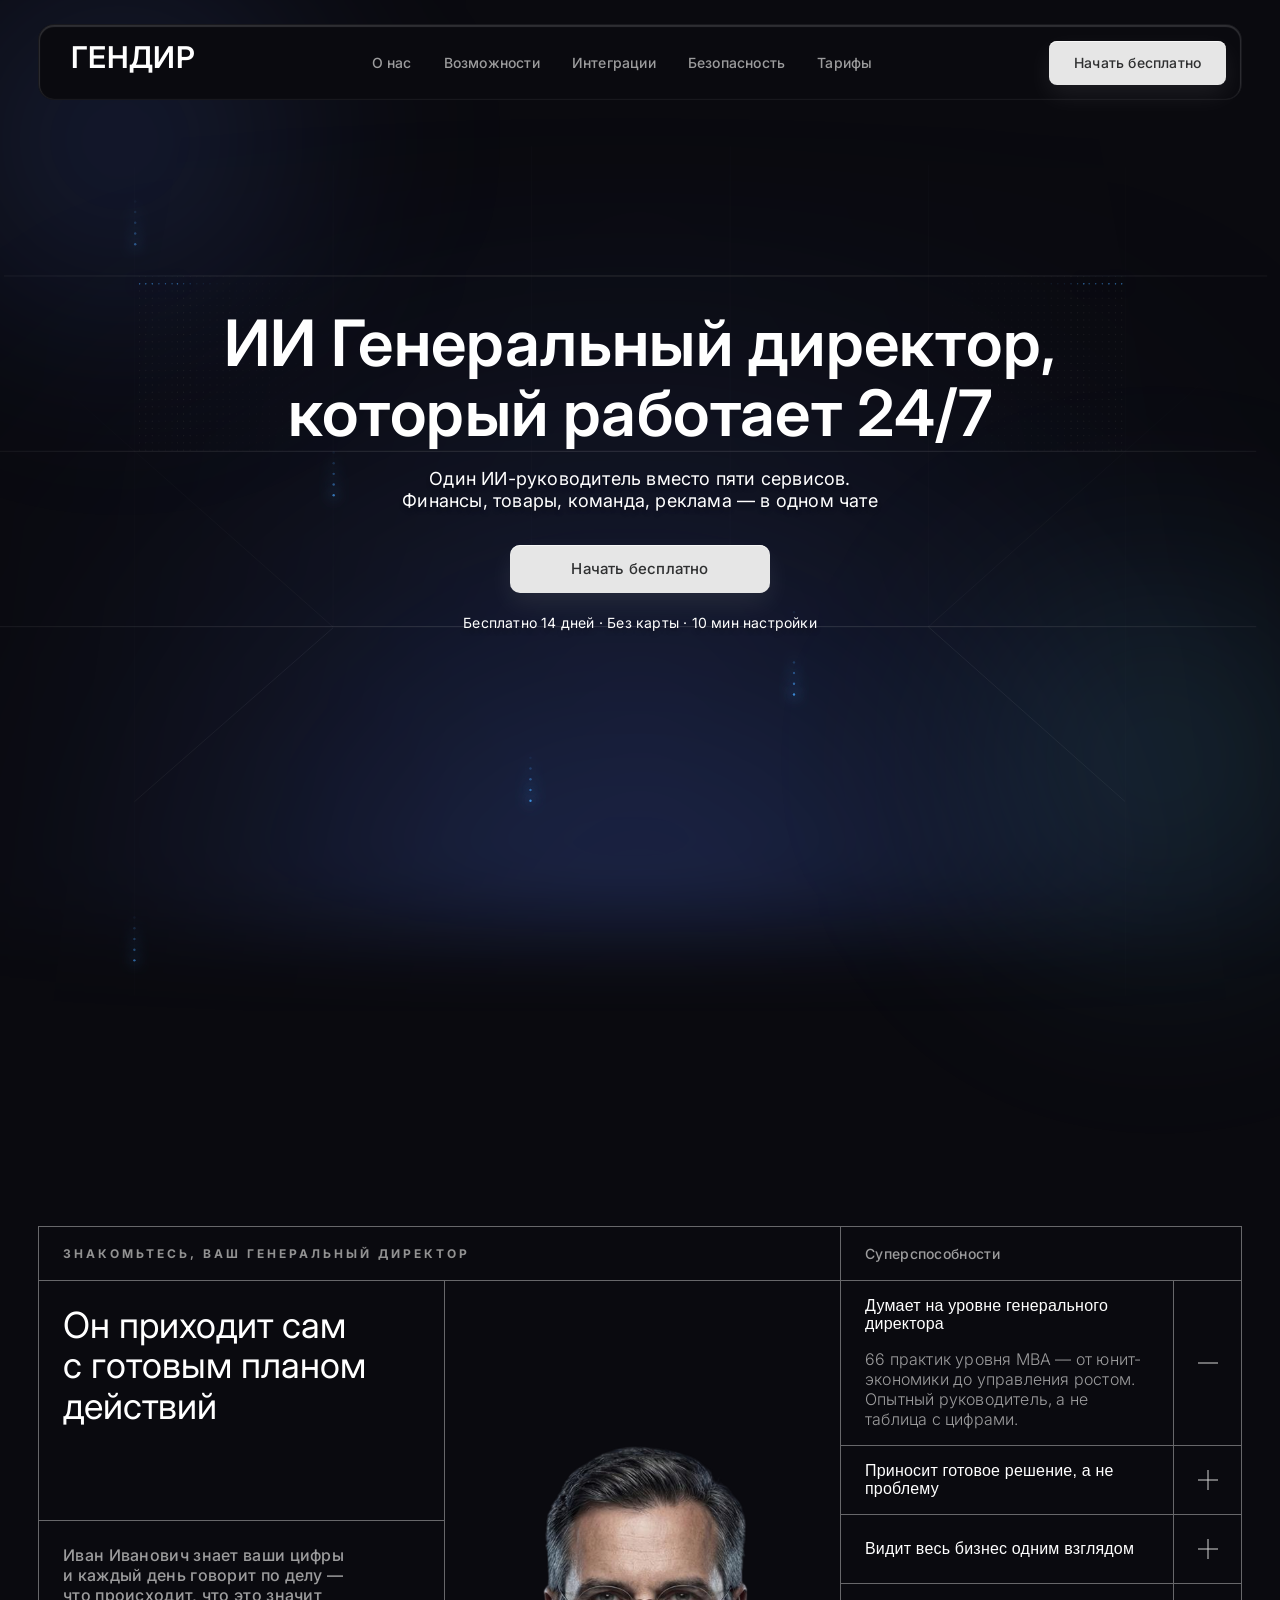
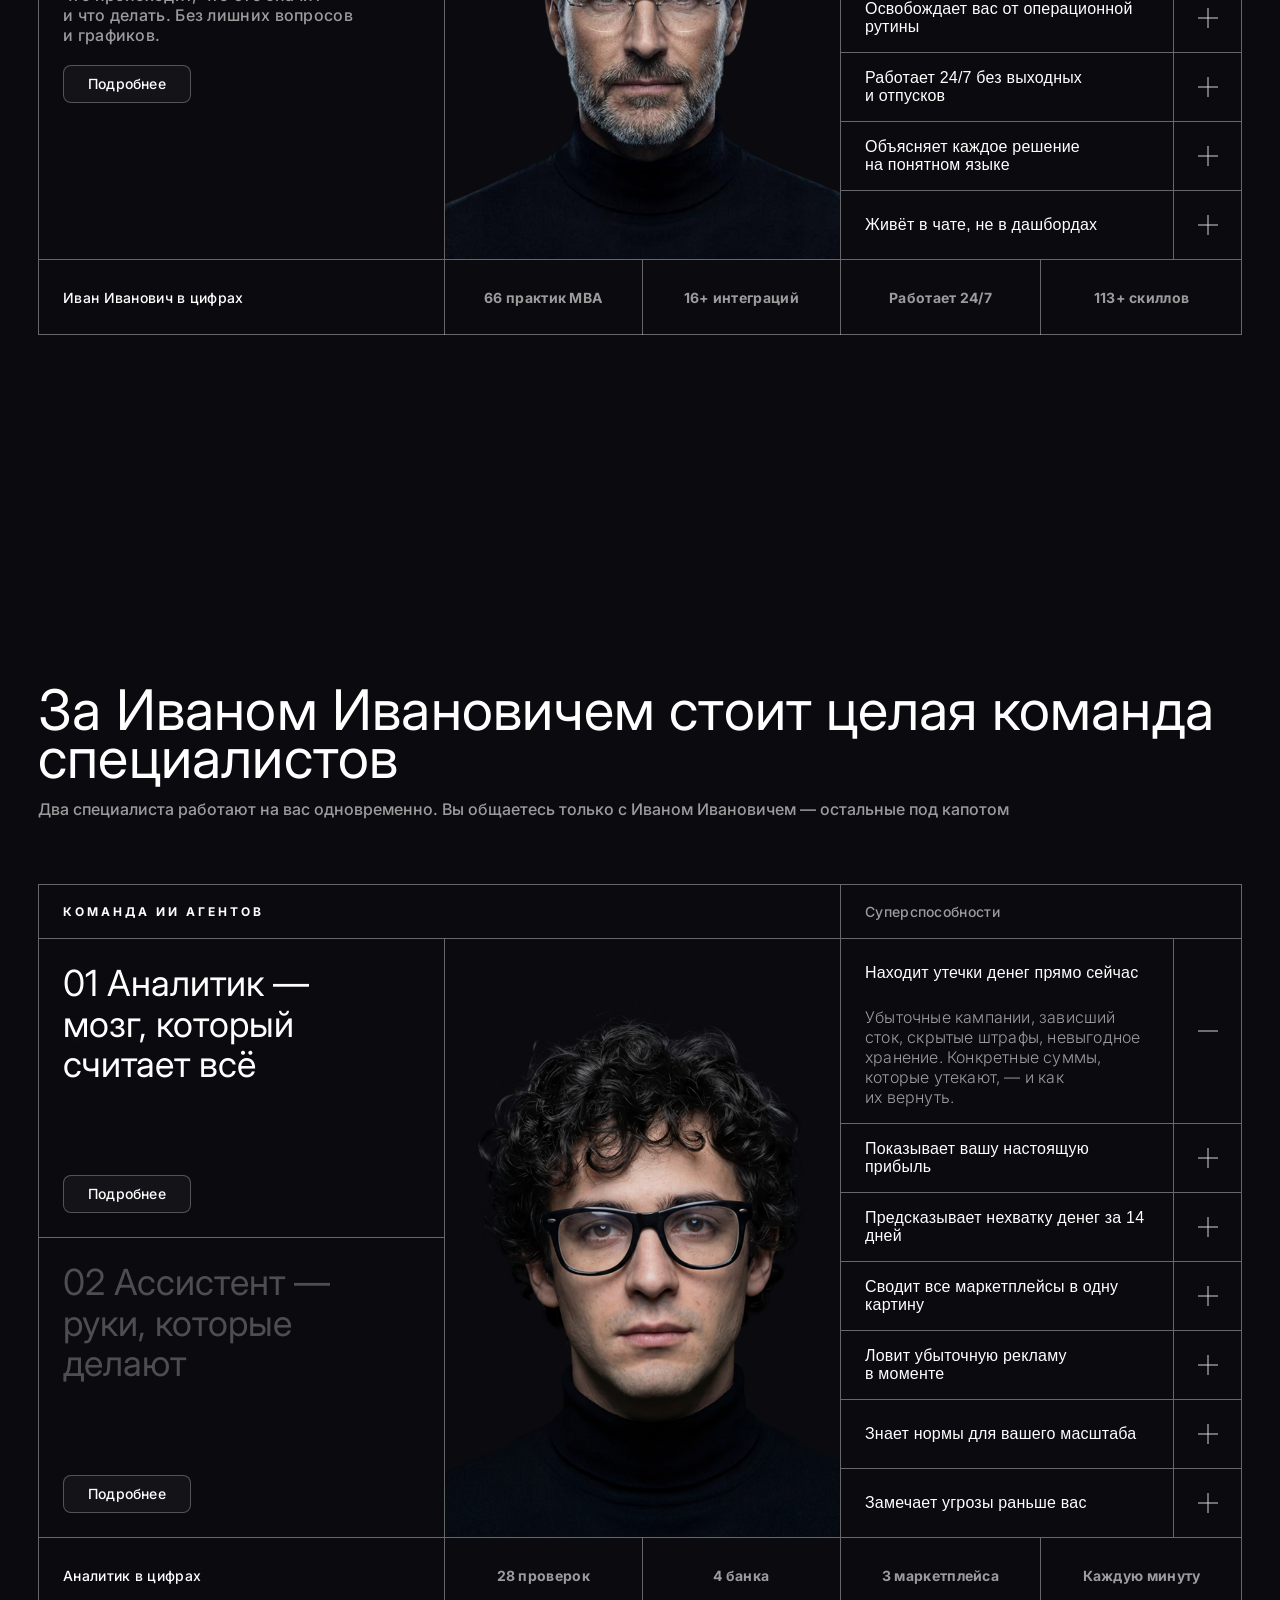
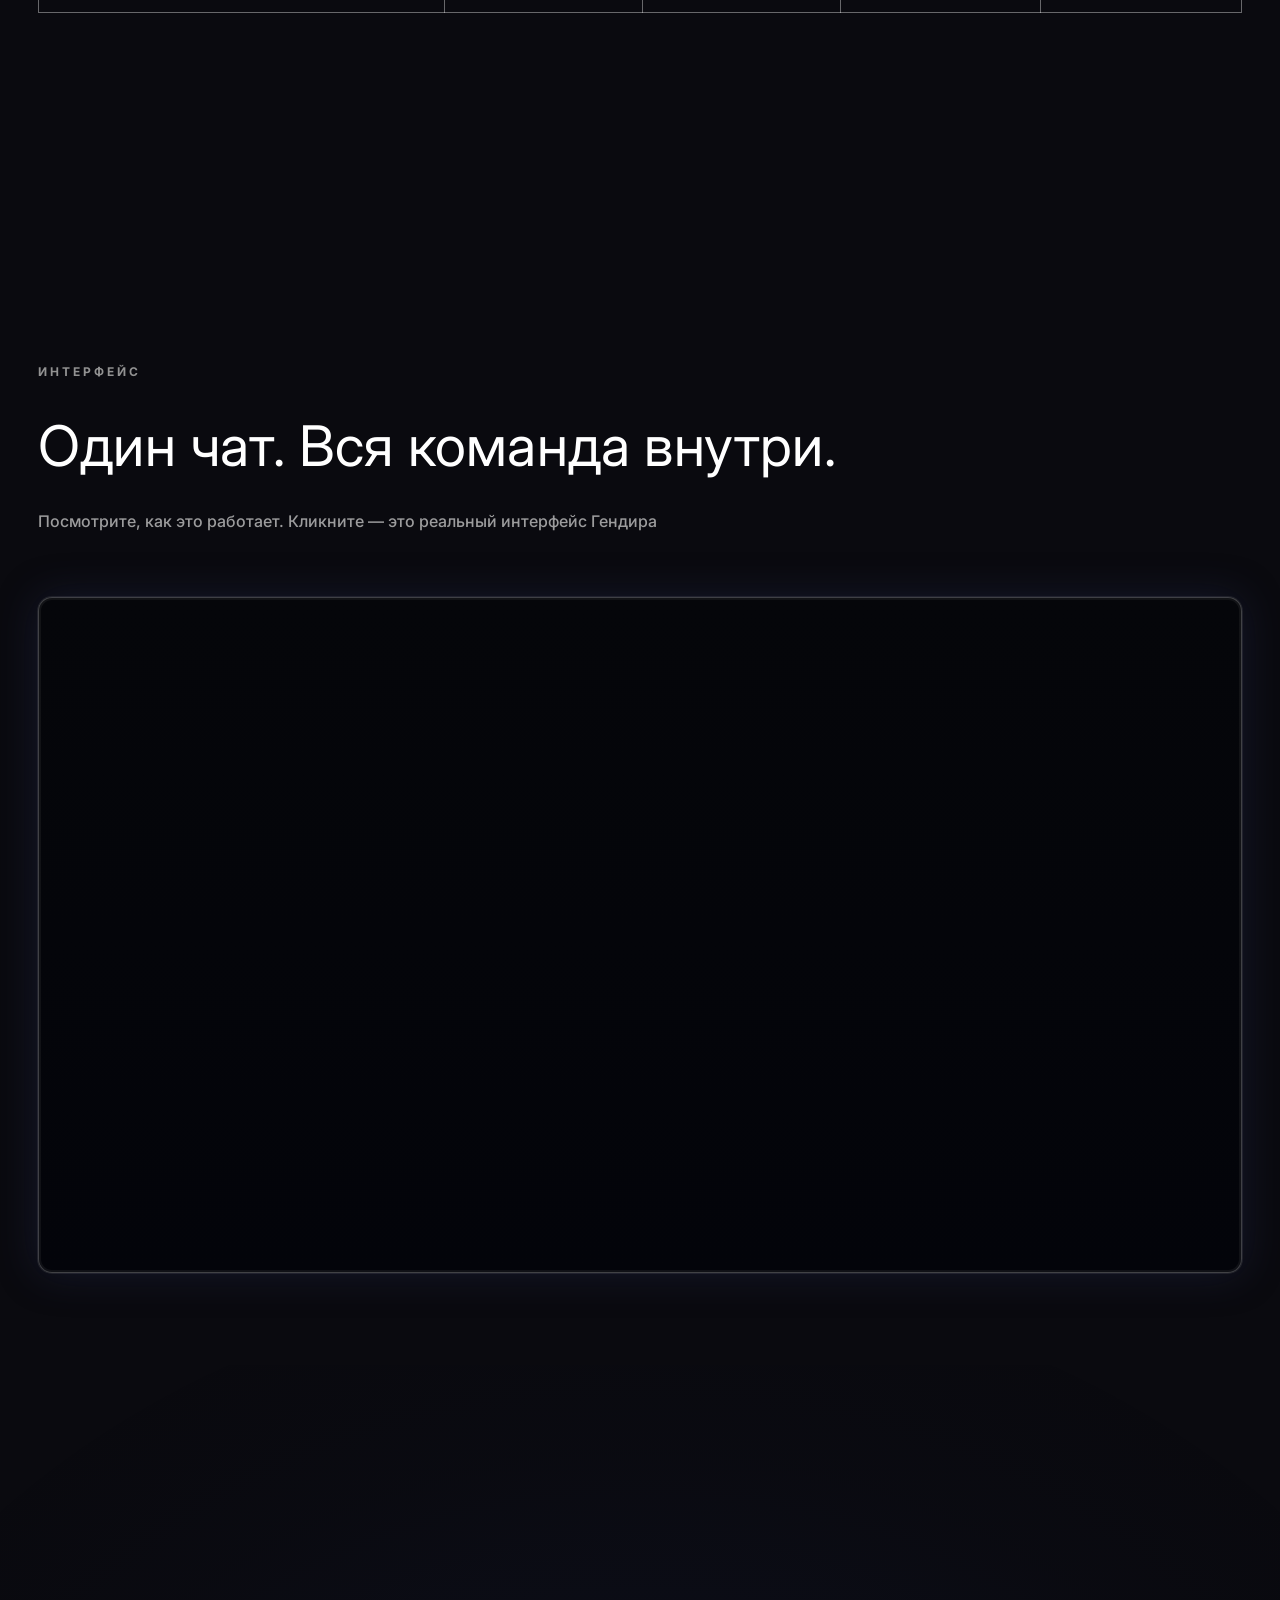
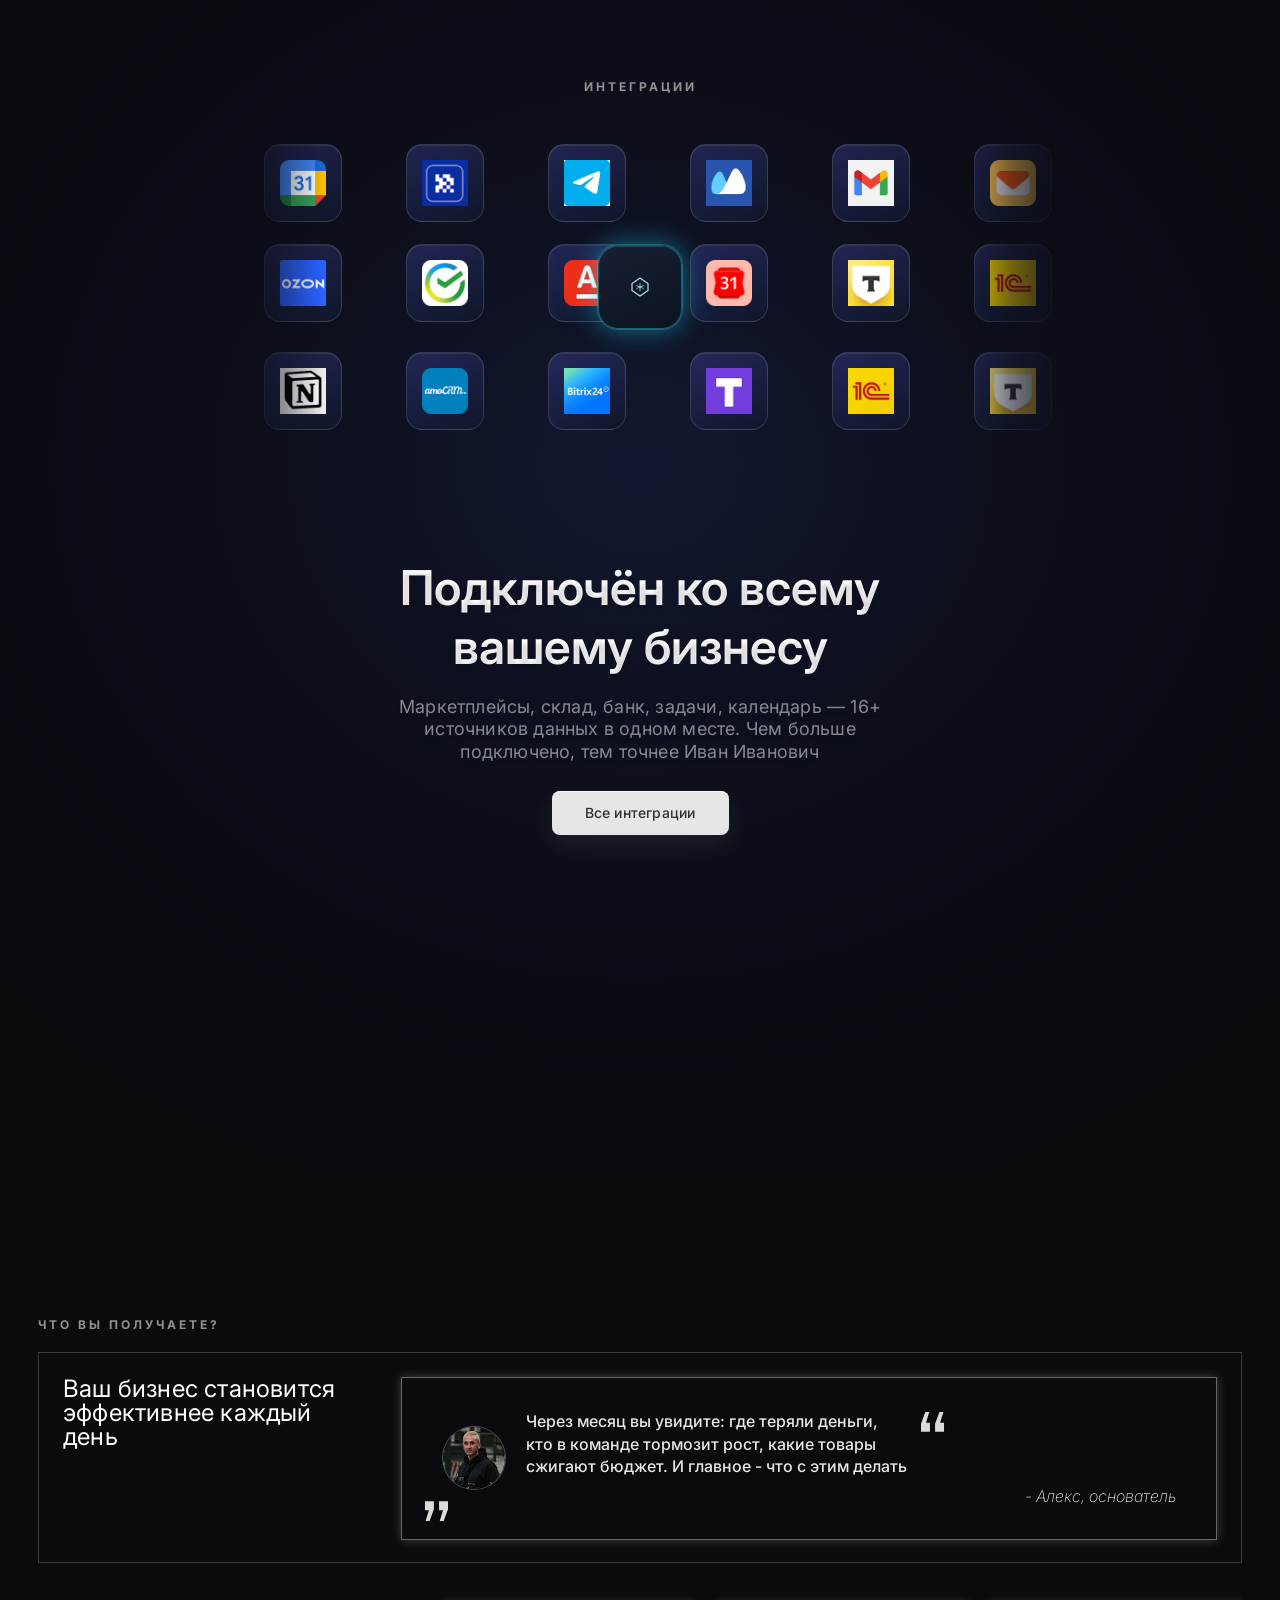
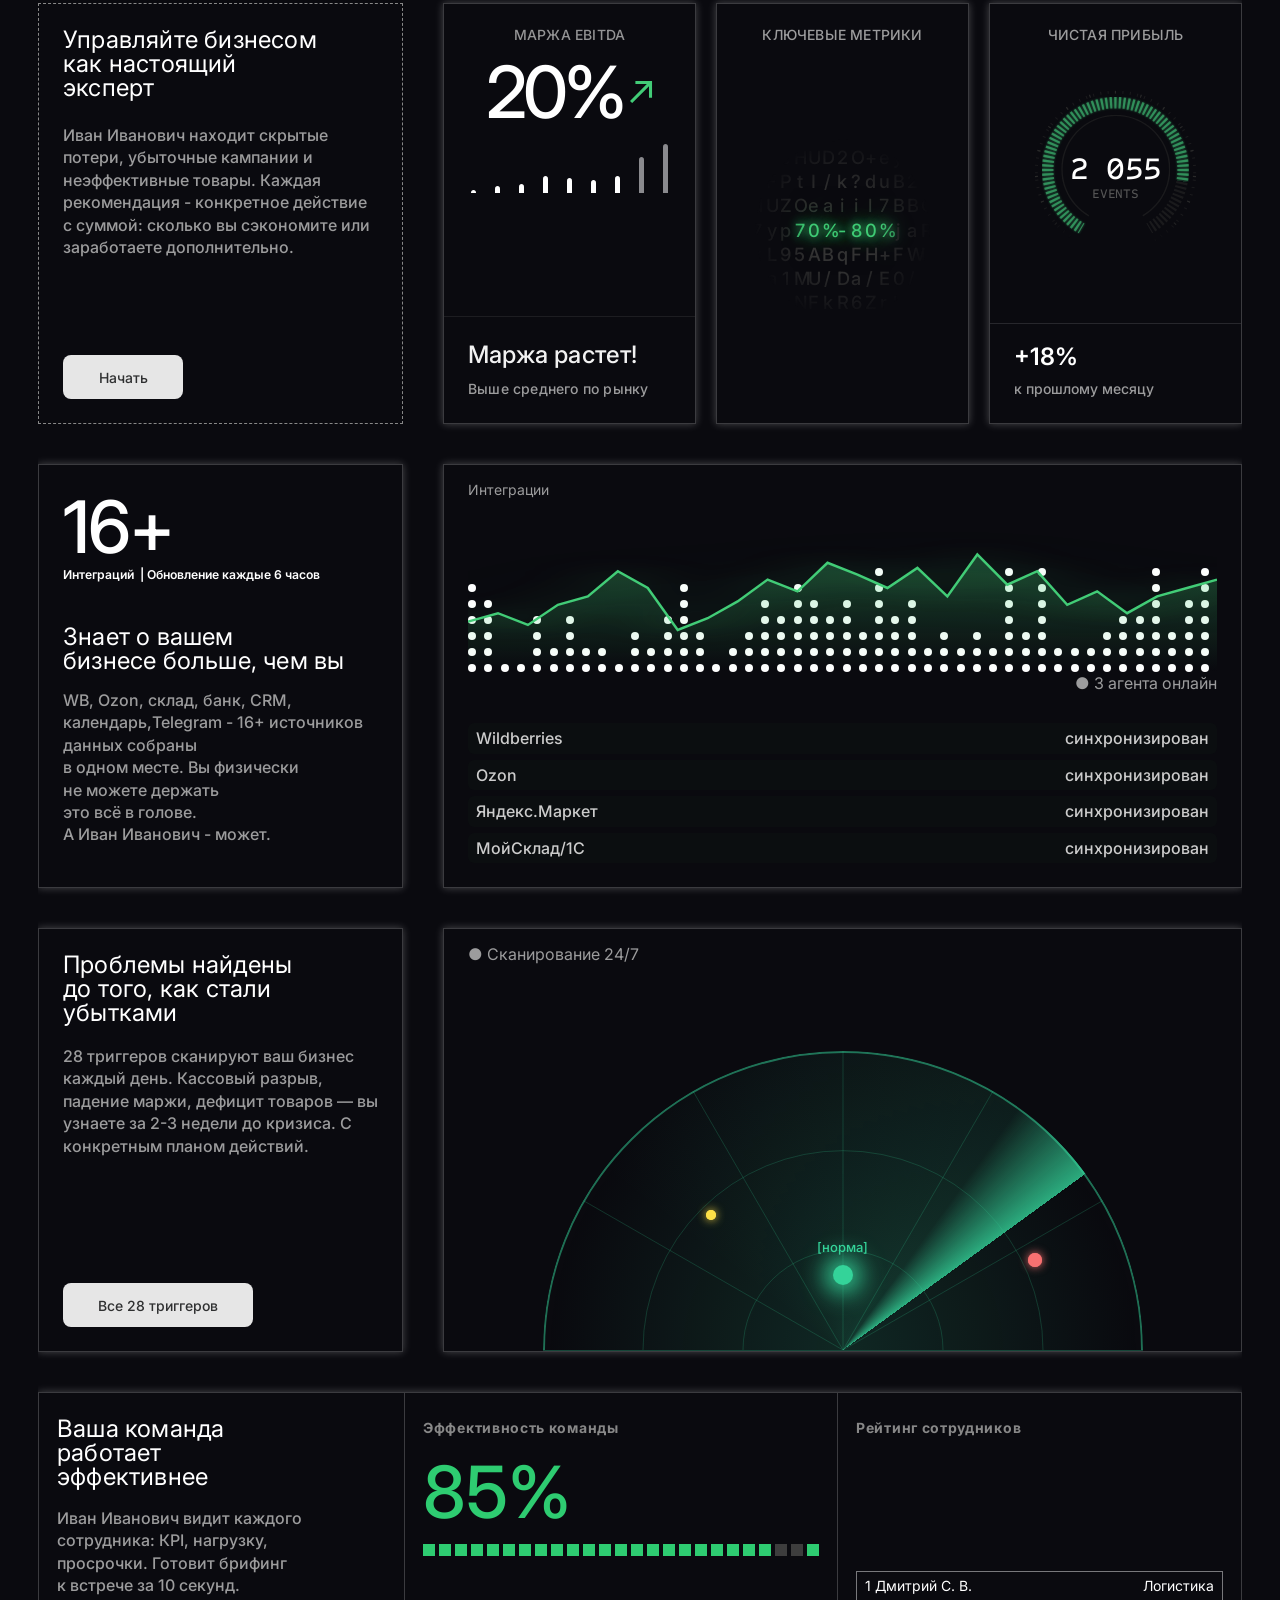
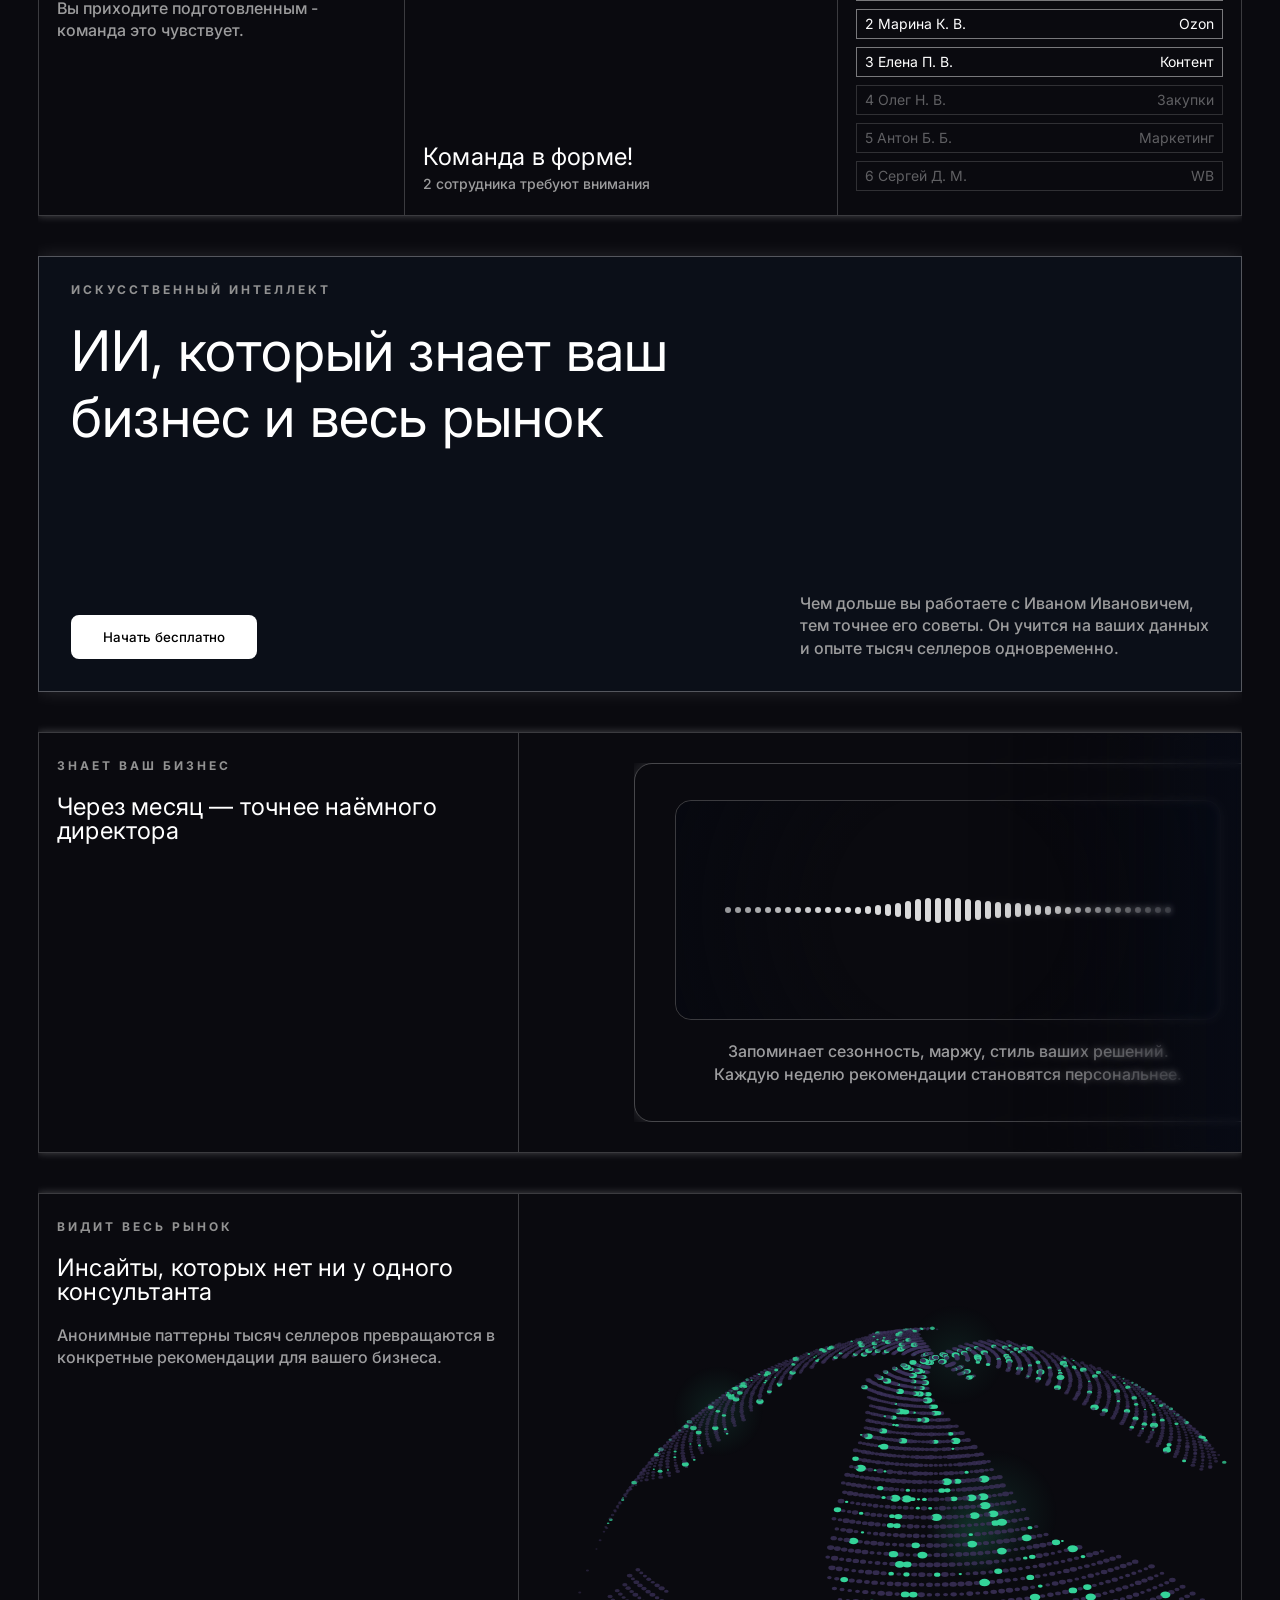
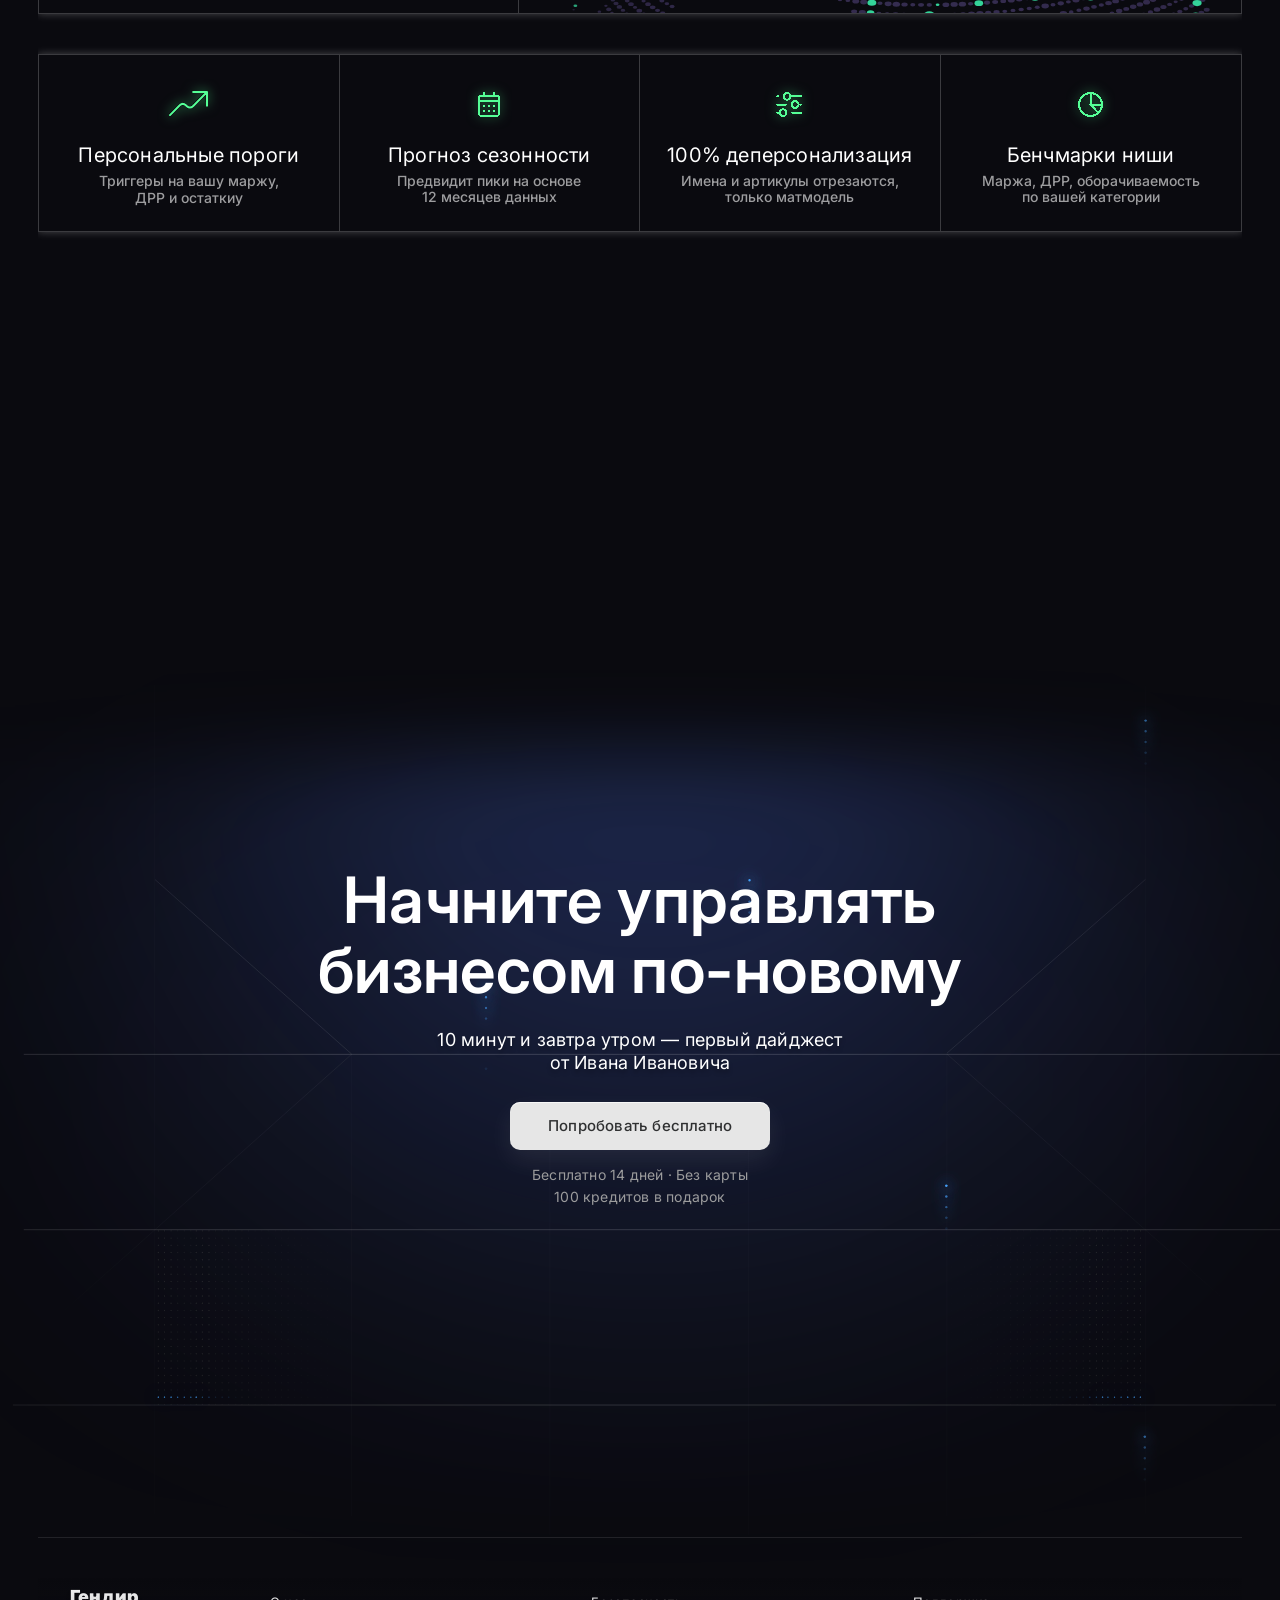
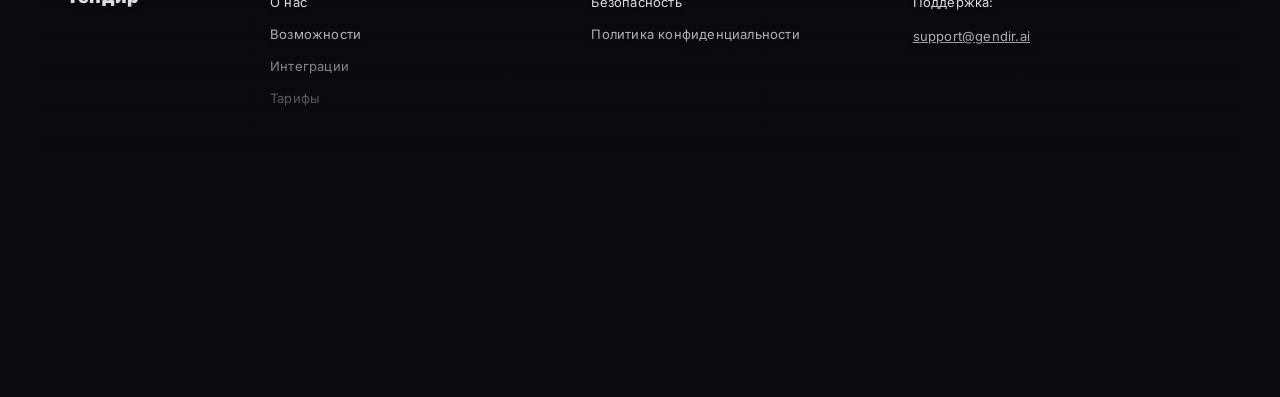
==== commit 8a9eeb58: "Polish hero sections, cursor glow, and interactive visuals - Feather main/final hero backgrounds wit" ====
--- a/index.html
+++ b/index.html
@@ -231,17 +231,17 @@
           <p class="top-intro">КОМАНДА ИИ АГЕНТОВ</p>
 
           <div class="left-column">
-            <div class="lead-box">
-              <h1 class="lead-heading" data-agent-content="analyst">АНАЛИТИК&nbsp;—<br />мозг, который<br />считает всё</h1>
-              <h1 class="lead-heading" data-agent-content="assistant" hidden>АССИСТЕНТ&nbsp;—<br />руки, которые<br />делают</h1>
+            <div class="lead-box lead-box--switcher">
+              <button type="button" class="agent-switcher" data-agent-tab="analyst" aria-label="Показать Аналитика">
+                01 Аналитик&nbsp;—<br />мозг, который<br />считает всё
+              </button>
+              <button type="button" class="agent-detail-btn">Подробнее</button>
             </div>
             <div class="about-box about-box--switcher">
-              <button type="button" class="agent-switcher" data-agent-content="analyst" data-agent-tab="assistant" aria-label="Переключить на Ассистента">
-                АССИСТЕНТ&nbsp;—<br />руки, которые<br />делают
+              <button type="button" class="agent-switcher" data-agent-tab="assistant" aria-label="Показать Ассистента">
+                02 Ассистент&nbsp;—<br />руки, которые<br />делают
               </button>
-              <button type="button" class="agent-switcher" data-agent-content="assistant" data-agent-tab="analyst" hidden aria-label="Переключить на Аналитика">
-                АНАЛИТИК&nbsp;—<br />мозг, который<br />считает всё
-              </button>
+              <button type="button" class="agent-detail-btn">Подробнее</button>
             </div>
           </div>
 
@@ -660,20 +660,6 @@
 
     <footer class="site-footer">
       <div class="site-footer__brand">
-        <svg class="site-footer__logo-mark" xmlns="http://www.w3.org/2000/svg" width="71" height="71" viewBox="0 0 71 71" fill="none" aria-hidden="true">
-          <path
-            d="M29.316 1.71875H41.122C46.1737 1.71875 49.8925 1.72015 52.8321 1.96004C55.757 2.19923 57.8069 2.66923 59.5393 3.55187C62.7028 5.16396 65.2748 7.73611 66.8866 10.8997C67.7685 12.6314 68.2392 14.6813 68.4777 17.6069C68.7183 20.5451 68.719 24.2652 68.719 29.3162V41.122C68.719 46.1737 68.7183 49.8924 68.4777 52.832C68.2392 55.7568 67.7685 57.8068 66.8866 59.5392C65.2744 62.7026 62.7023 65.2745 59.5386 66.8863C57.8069 67.7683 55.757 68.239 52.8314 68.4775C49.8932 68.718 46.1737 68.7187 41.122 68.7187H29.316C24.2642 68.7187 20.5455 68.718 17.6059 68.4775C14.681 68.239 12.6311 67.7683 10.8987 66.8863C7.73544 65.2741 5.16375 62.702 3.55213 59.5385C2.66948 57.8068 2.19948 55.7568 1.96029 52.8313C1.72039 49.8931 1.71899 46.1737 1.71899 41.122V29.3162C1.71899 24.2645 1.72039 20.5458 1.96029 17.6069C2.19948 14.6813 2.66948 12.6314 3.55213 10.8997C5.16394 7.73611 7.73588 5.16396 10.8994 3.55187C12.6311 2.66923 14.681 2.19923 17.6066 1.96004C20.5448 1.72015 24.2649 1.71875 29.316 1.71875Z"
-            stroke="url(#footerLogoStroke)"
-            stroke-opacity="0.08"
-            stroke-width="3.43802"
-          />
-          <defs>
-            <linearGradient id="footerLogoStroke" x1="35.219" y1="0.560551" x2="35.219" y2="69.8776" gradientUnits="userSpaceOnUse">
-              <stop stop-color="white" />
-              <stop offset="1" stop-color="white" stop-opacity="0.15" />
-            </linearGradient>
-          </defs>
-        </svg>
         <div class="site-footer__logo-text">Гендир</div>
       </div>
       <div class="site-footer__links">
@@ -692,6 +678,7 @@
       </div>
     </footer>
     </main>
+    <div class="cursor-glow" aria-hidden="true"></div>
     <script src="script.js"></script>
   </body>
 </html>
--- a/styles.css
+++ b/styles.css
@@ -42,6 +42,42 @@
   background: radial-gradient(circle, rgba(91, 210, 255, 0.16) 0%, rgba(91, 210, 255, 0) 72%);
 }
 
+.cursor-glow {
+  position: fixed;
+  top: 0;
+  left: 0;
+  width: 620px;
+  height: 620px;
+  margin-top: -310px;
+  margin-left: -310px;
+  border-radius: 50%;
+  pointer-events: none;
+  z-index: 100;
+  opacity: 0;
+  transform: translate3d(-50vw, -50vh, 0);
+  will-change: transform, opacity;
+  transition: opacity 400ms ease;
+  background: radial-gradient(
+    circle,
+    rgba(255, 255, 255, 0.12) 0%,
+    rgba(255, 255, 255, 0.06) 28%,
+    rgba(255, 255, 255, 0.02) 55%,
+    rgba(255, 255, 255, 0) 72%
+  );
+  mix-blend-mode: screen;
+  filter: blur(18px);
+}
+
+.cursor-glow.is-visible {
+  opacity: 1;
+}
+
+@media (hover: none), (prefers-reduced-motion: reduce) {
+  .cursor-glow {
+    display: none;
+  }
+}
+
 .page {
   width: 1204px;
   padding-top: 92px;
@@ -49,16 +85,86 @@
   z-index: 1;
 }
 
+.page::before,
+.page::after {
+  content: "";
+  position: absolute;
+  top: 0;
+  bottom: 0;
+  width: 1px;
+  background: linear-gradient(
+    180deg,
+    rgba(255, 255, 255, 0) 0%,
+    rgba(255, 255, 255, 0.308) 64px,
+    rgba(255, 255, 255, 0.295) 180px,
+    rgba(255, 255, 255, 0.452) 100%
+  );
+  opacity: 0.2;
+  pointer-events: none;
+  z-index: 20;
+}
+
+.page::before {
+  left:-40px;
+}
+
+.page::after {
+  right: -40px;
+}
+
 .main-hero {
   width: 1204px;
   min-height: 760px;
   padding-top: 16px;
-  background:
-    linear-gradient(90deg, #0a0a0f 0%, rgba(10, 10, 15, 0.25) 10%, rgba(10, 10, 15, 0.25) 90%, #0a0a0f 100%),
-    linear-gradient(180deg, rgba(10, 10, 15, 0) 70%, #0a0a0f 100%),
-    #0a0a0f url("img/hero/back.svg") center top / 155% auto no-repeat;
-  position: relative;
+  background: transparent;
+  
   overflow: visible;
+  isolation: isolate;
+}
+
+.main-hero::before {
+  content: "";
+  position: absolute;
+  top: 0;
+  left: -360px;
+  right: -360px;
+  bottom: -240px;
+  background: url("img/hero/back.svg") center top / 1600px auto no-repeat;
+  -webkit-mask-image: radial-gradient(
+    ellipse 58% 72% at 50% 42%,
+    #000 22%,
+    rgba(0, 0, 0, 0.92) 46%,
+    rgba(0, 0, 0, 0.55) 68%,
+    rgba(0, 0, 0, 0.18) 85%,
+    rgba(0, 0, 0, 0) 100%
+  );
+  mask-image: radial-gradient(
+    ellipse 58% 72% at 50% 42%,
+    #000 22%,
+    rgba(0, 0, 0, 0.92) 46%,
+    rgba(0, 0, 0, 0.55) 68%,
+    rgba(0, 0, 0, 0.18) 85%,
+    rgba(0, 0, 0, 0) 100%
+  );
+  pointer-events: none;
+  z-index: 0;
+}
+
+.main-hero::after {
+  content: "";
+  position: absolute;
+  left: 0;
+  right: 0;
+  bottom: -1px;
+  height: 180px;
+  background: linear-gradient(
+    180deg,
+    rgba(10, 10, 15, 0) 0%,
+    rgba(10, 10, 15, 0.55) 55%,
+    #0a0a0f 100%
+  );
+  pointer-events: none;
+  z-index: 1;
 }
 
 .main-header {
@@ -123,6 +229,7 @@
   display: inline-flex;
   min-height: 36px;
   padding: 14px 32px;
+  box-sizing: border-box;
   justify-content: center;
   align-items: center;
   gap: 8px;
@@ -170,6 +277,14 @@
     0 8px 18px rgba(255, 255, 255, 0.09);
 }
 
+.main-hero__cta {
+  width: 260px;
+  height: 48px;
+  padding: 14px 40px;
+  font-size: 15px;
+  border-radius: 10px;
+}
+
 .main-hero__content {
   position: relative;
   z-index: 2;
@@ -237,12 +352,12 @@
 }
 
 .hero--agents[data-active-agent="analyst"] .top-intro {
-  color: #a8d7ff;
+  color: #ffffff;
   transition: color 300ms ease;
 }
 
 .hero--agents[data-active-agent="assistant"] .top-intro {
-  color: #10b981;
+  color: #ffffff;
   transition: color 300ms ease;
 }
 
@@ -271,21 +386,40 @@
   width: 1204px;
   min-height: 760px;
   position: relative;
-  overflow: hidden;
-  background: #0a0a0f;
+  overflow: visible;
+  background: transparent;
 }
 
 .final-hero::before {
   content: "";
   position: absolute;
-  inset: 0;
-  background:
-    linear-gradient(90deg, #0a0a0f 0%, rgba(10, 10, 15, 0.25) 10%, rgba(10, 10, 15, 0.25) 90%, #0a0a0f 100%),
-    linear-gradient(180deg, rgba(10, 10, 15, 0) 70%, #0a0a0f 100%),
-    #0a0a0f url("img/hero/back.svg") center top / 155% auto no-repeat;
+  top: 0;
+  bottom: -240px;
+  left: -360px;
+  right: -360px;
+  background: url("img/hero/back.svg") center top / 1600px auto no-repeat;
   transform: rotate(180deg);
   transform-origin: center;
-}
+  -webkit-mask-image: radial-gradient(
+    ellipse 58% 72% at 50% 58%,
+    #000 22%,
+    rgba(0, 0, 0, 0.92) 46%,
+    rgba(0, 0, 0, 0.55) 68%,
+    rgba(0, 0, 0, 0.18) 85%,
+    rgba(0, 0, 0, 0) 100%
+  );
+  mask-image: radial-gradient(
+    ellipse 58% 72% at 50% 58%,
+    #000 22%,
+    rgba(0, 0, 0, 0.92) 46%,
+    rgba(0, 0, 0, 0.55) 68%,
+    rgba(0, 0, 0, 0.18) 85%,
+    rgba(0, 0, 0, 0) 100%
+  );
+  pointer-events: none;
+  z-index: -1;
+}
+
 
 .final-hero__content {
   position: relative;
@@ -337,6 +471,7 @@
 .site-footer {
   width: 1204px;
   min-height: 220px;
+  margin-top: 120px;
   padding: 48px 32px 38px;
   display: grid;
   grid-template-columns: 176px 1fr 1fr 1fr;
@@ -349,14 +484,6 @@
   flex-direction: column;
   gap: 10px;
   align-items: flex-start;
-}
-
-.site-footer__logo-mark {
-  width: 67px;
-  height: 67px;
-  display: block;
-  opacity: 1;
-  flex: 0 0 auto;
 }
 
 .site-footer__logo-text {
@@ -479,12 +606,36 @@
 
 /* Integrations carousel */
 .anim-integ-stage {
+  position: relative;
   width: 100%;
   padding: 56px 0 72px;
-  background: radial-gradient(circle at 50% 32%, rgba(46, 75, 170, 0.18), rgba(4, 7, 20, 0) 46%);
+  background: transparent;
+  isolation: isolate;
+}
+
+.anim-integ-stage::before {
+  content: "";
+  position: absolute;
+  left: 50%;
+  top: 50%;
+  width: 1600px;
+  height: 1400px;
+  transform: translate(-50%, -50%);
+  background: radial-gradient(
+    ellipse at center,
+    rgba(46, 75, 170, 0.22) 0%,
+    rgba(46, 75, 170, 0.12) 22%,
+    rgba(46, 75, 170, 0.05) 42%,
+    rgba(46, 75, 170, 0.015) 62%,
+    rgba(46, 75, 170, 0) 82%
+  );
+  pointer-events: none;
+  z-index: -1;
 }
 
 .anim-integ {
+  position: relative;
+  z-index: 1;
   width: 100%;
   max-width: 880px;
   margin: 0 auto;
@@ -663,7 +814,7 @@
   font-style: normal;
   font-weight: 600;
   line-height: normal;
-  background: linear-gradient(90deg, rgba(255, 255, 255, 0.8) 0%, #fff 49.71%, rgba(255, 255, 255, 0.81) 100%);
+  background: linear-gradient(90deg, #ffffff 0%, #ffffff 19.71%, #ffffff 0%);
   background-clip: text;
   -webkit-background-clip: text;
   -webkit-text-fill-color: transparent;
@@ -851,12 +1002,60 @@
   text-shadow: 0 4px 24px rgba(255, 255, 255, 0.06);
 }
 
+.hero--agents .left-column {
+  grid-template-rows: 1fr 1fr;
+}
+
+.lead-box--switcher,
 .about-box--switcher {
   padding: 24px;
   display: flex;
+  flex-direction: column;
   align-items: flex-start;
-  justify-content: flex-start;
-  gap: 0;
+  justify-content: space-between;
+  gap: 20px;
+}
+
+.agent-detail-btn {
+  display: inline-flex;
+  min-height: 36px;
+  padding: 10px 24px;
+  justify-content: center;
+  align-items: center;
+  gap: 8px;
+  border: 0.5px solid rgba(255, 255, 255, 0.28);
+  border-radius: 8px;
+  background: rgba(255, 255, 255, 0.04);
+  color: #fff;
+  font-family: Inter, sans-serif;
+  font-size: 14px;
+  font-weight: 500;
+  line-height: 16px;
+  letter-spacing: 0.2px;
+  cursor: pointer;
+  text-align: center;
+  box-shadow: 0 0 0 0 rgba(255, 255, 255, 0);
+  transition: transform 160ms ease, box-shadow 220ms ease, background-color 200ms ease, border-color 200ms ease, color 200ms ease;
+}
+
+.agent-detail-btn:hover,
+.agent-detail-btn:focus-visible {
+  transform: translateY(-1px);
+  background: rgba(255, 255, 255, 0.1);
+  border-color: rgba(255, 255, 255, 0.5);
+  box-shadow: 0 6px 18px rgba(255, 255, 255, 0.08), 0 0 0 1px rgba(255, 255, 255, 0.18) inset;
+  outline: none;
+}
+
+.agent-detail-btn:active {
+  transform: translateY(0);
+  box-shadow: 0 2px 6px rgba(255, 255, 255, 0.05);
+}
+
+.hero--agents[data-active-agent="analyst"] .lead-box--switcher .agent-detail-btn:hover,
+.hero--agents[data-active-agent="analyst"] .lead-box--switcher .agent-detail-btn:focus-visible {
+  border-color: rgba(168, 215, 255, 0.55);
+  box-shadow: 0 8px 22px rgba(120, 170, 255, 0.16), 0 0 0 1px rgba(168, 215, 255, 0.28) inset;
 }
 
 .agent-switcher {
@@ -871,7 +1070,7 @@
   line-height: 1.12;
   letter-spacing: 0;
   text-align: left;
-  transition: color 260ms ease, text-shadow 260ms ease, transform 220ms ease;
+  transition: color 260ms ease, text-shadow 260ms ease;
 }
 
 .agent-switcher:hover {
@@ -883,6 +1082,13 @@
   outline: none;
   color: #fff;
   text-shadow: 0 4px 22px rgba(255, 255, 255, 0.2);
+}
+
+.hero--agents[data-active-agent="analyst"] .agent-switcher[data-agent-tab="analyst"],
+.hero--agents[data-active-agent="assistant"] .agent-switcher[data-agent-tab="assistant"] {
+  color: #fff;
+  cursor: default;
+  text-shadow: 0 4px 24px rgba(255, 255, 255, 0.06);
 }
 
 .image-box {
@@ -912,7 +1118,7 @@
   grid-column: 1 / 4;
   grid-row: 3;
   display: grid;
-  grid-template-columns: 406px 1fr 1fr 1fr 1fr;
+  grid-template-columns: 406px 197.5px 198.5px 200px 201px;
   min-height: 75px;
   border-top: 0.2px solid rgba(255, 255, 255, 0.38);
 }
@@ -1099,9 +1305,9 @@
 
 .stats-item span {
   display: flex;
-  width: 199px;
+  width: 100%;
   height: 75px;
-  padding: 23px 51px;
+  padding: 23px 24px;
   justify-content: center;
   align-items: center;
   gap: 10px;
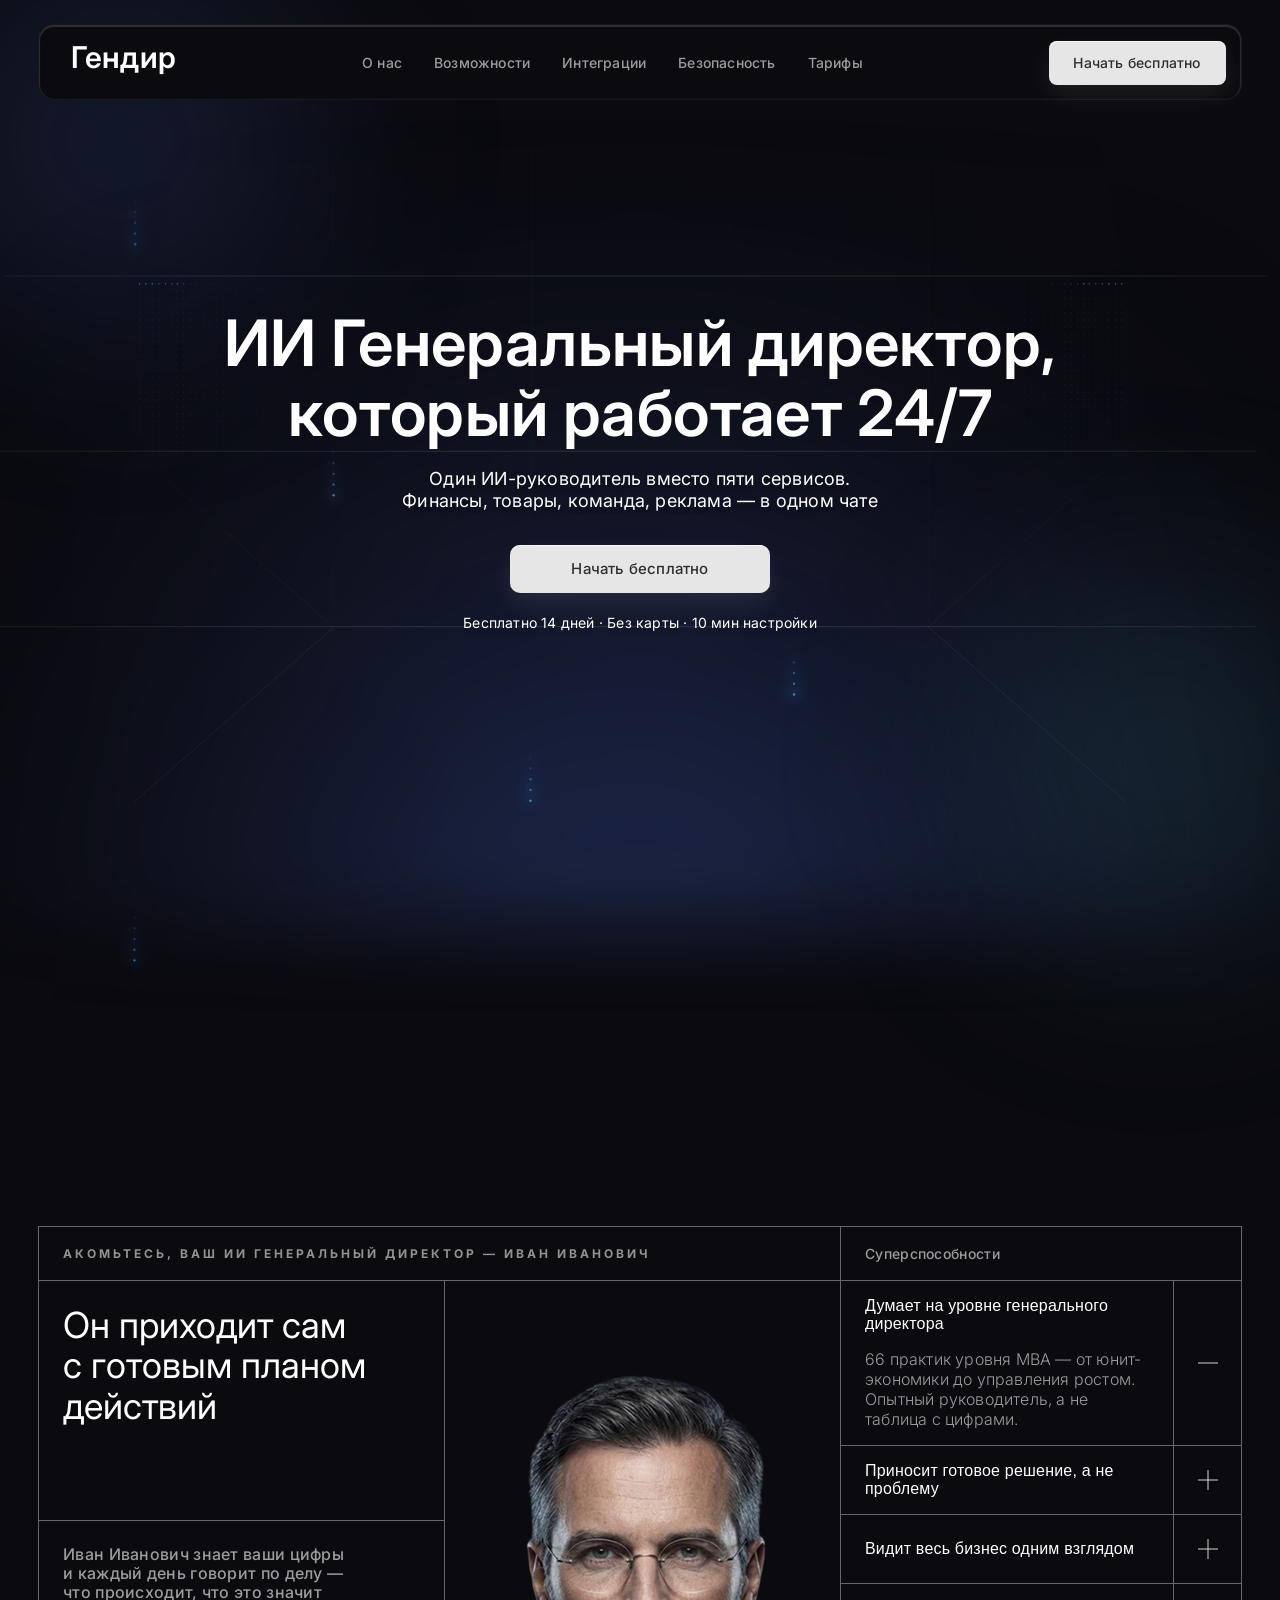
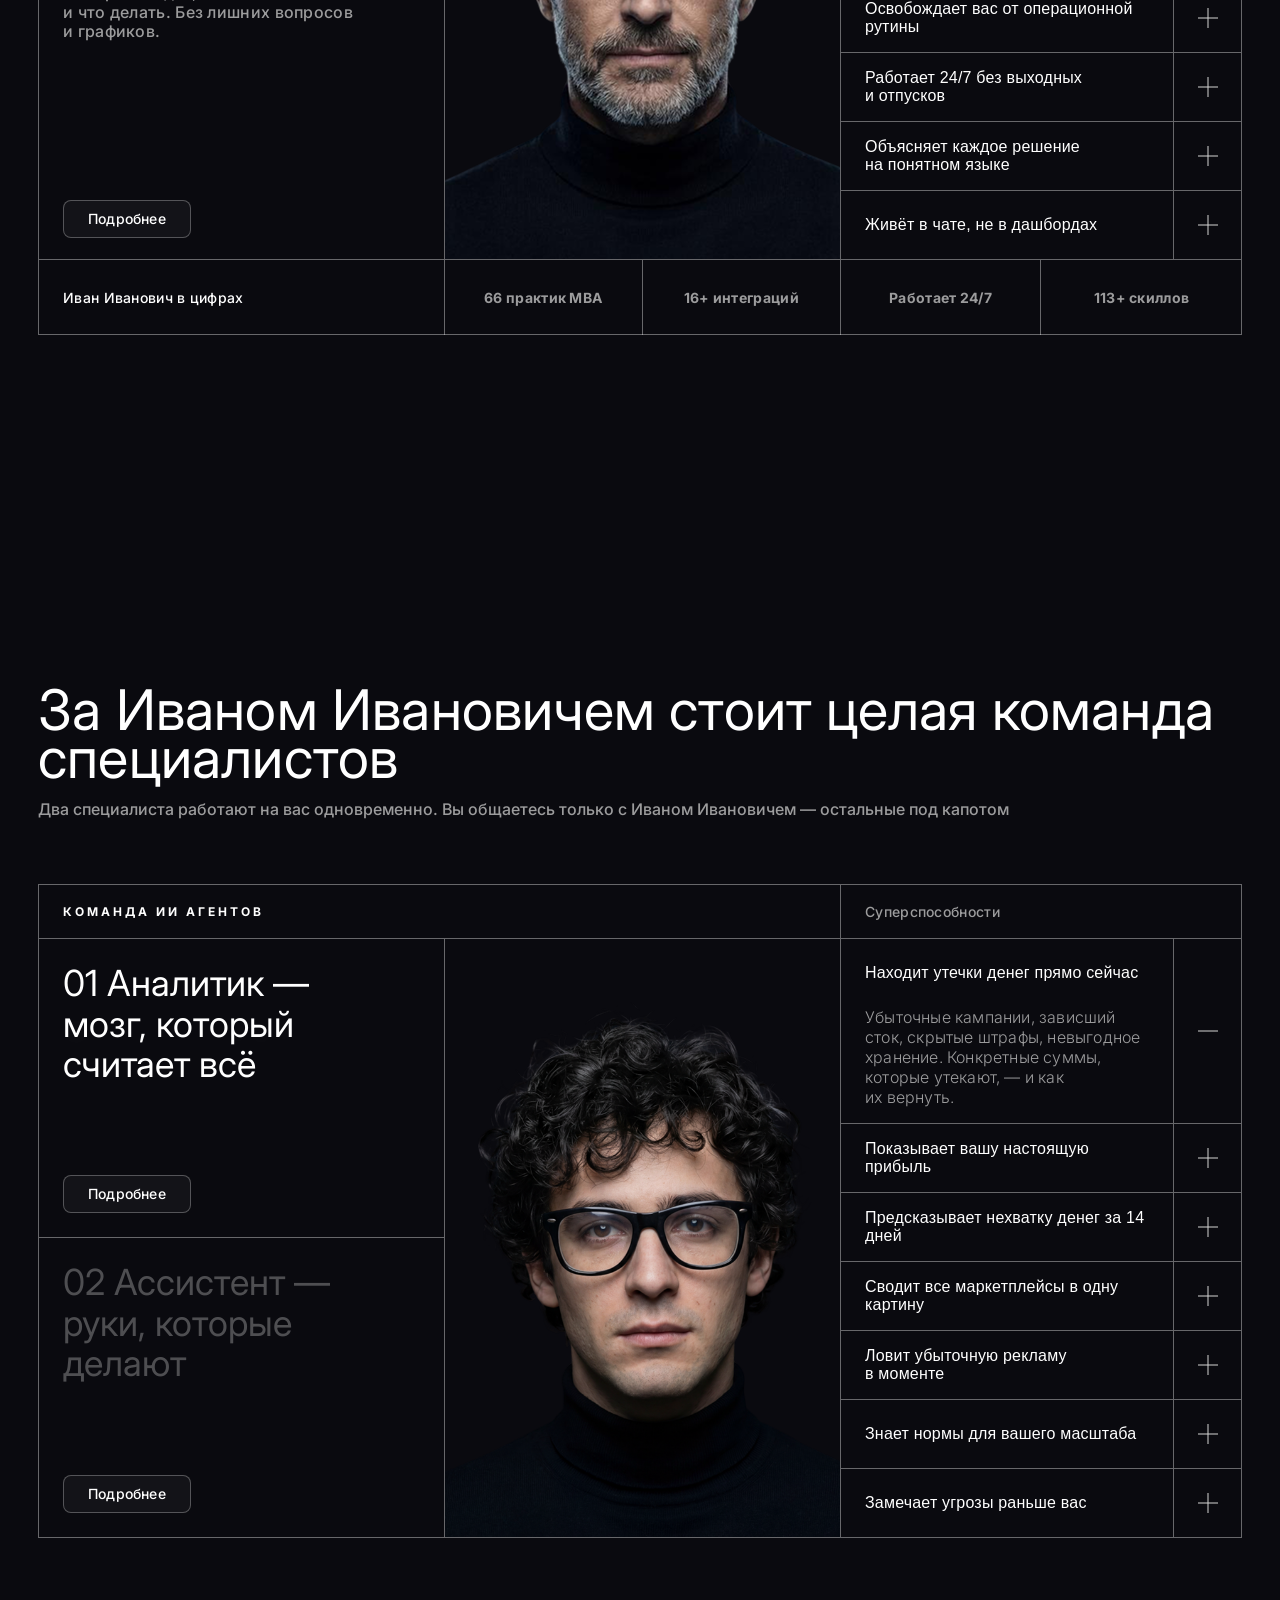
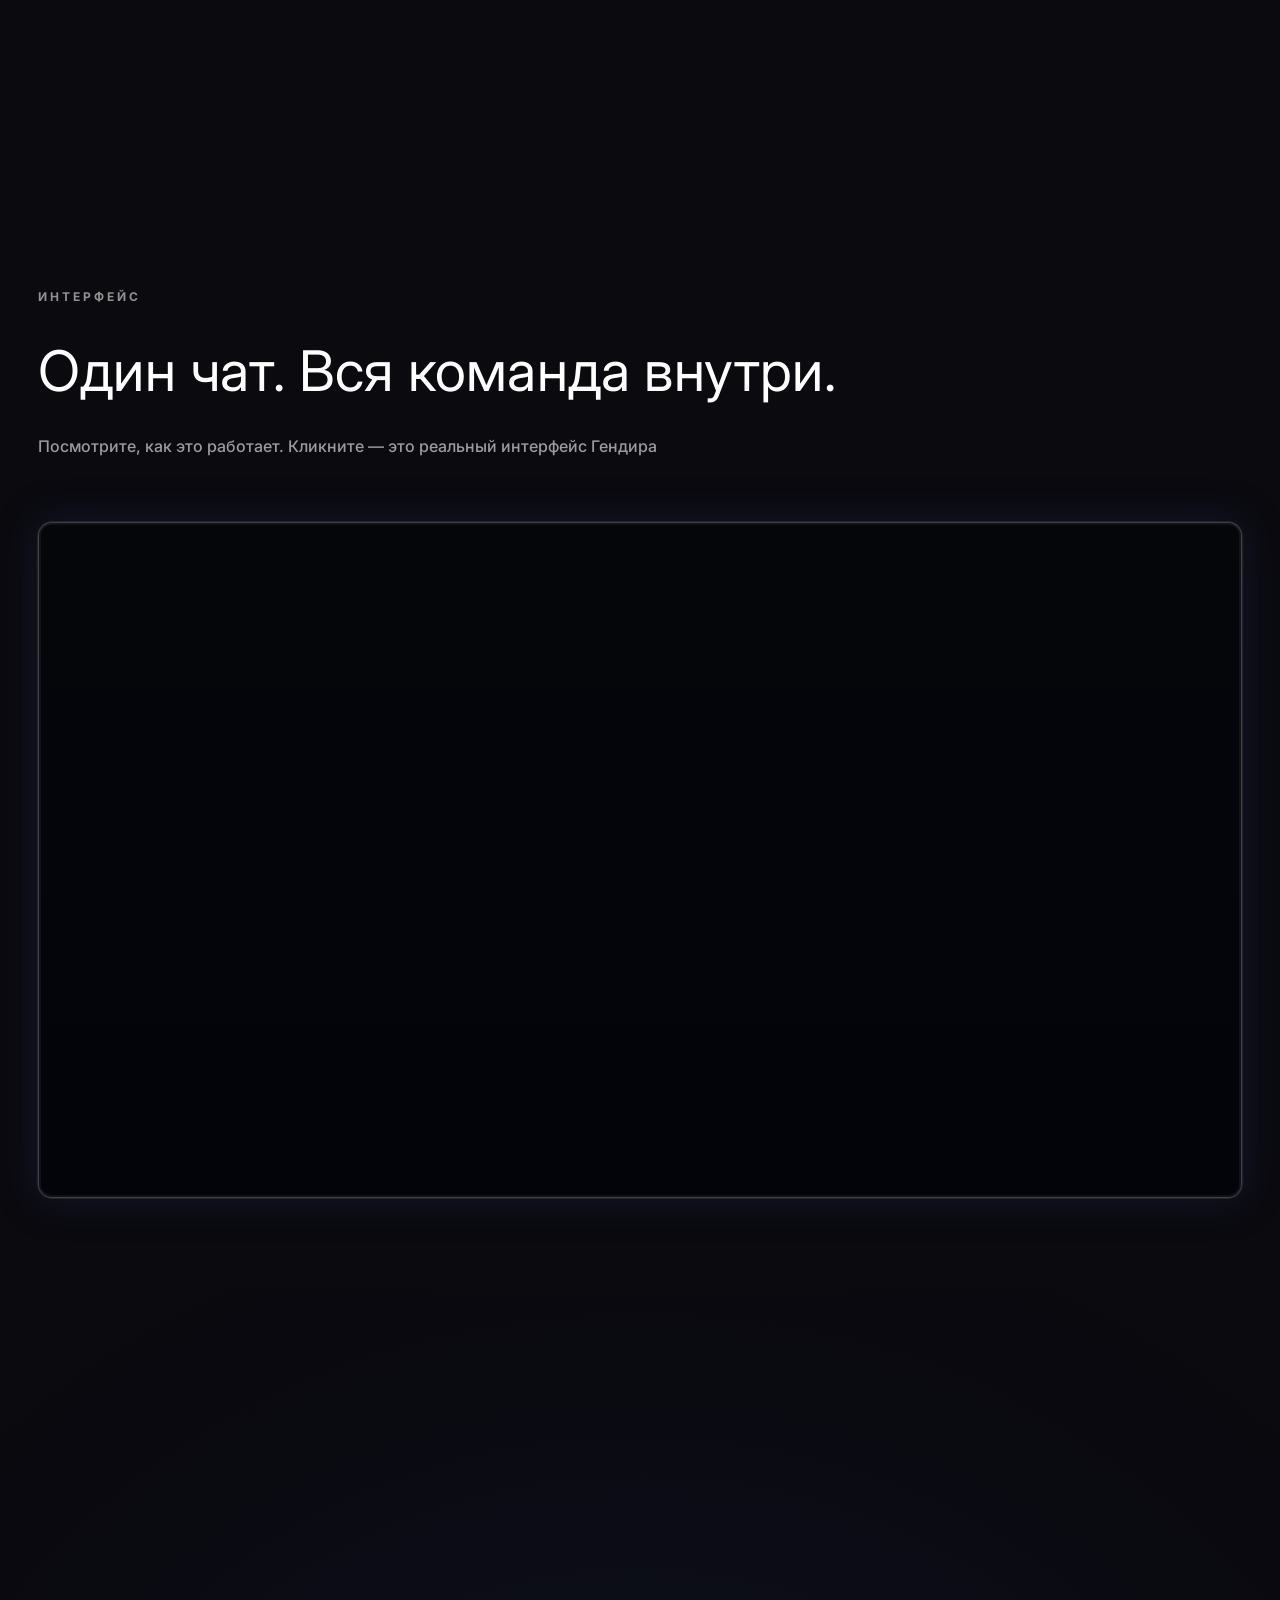
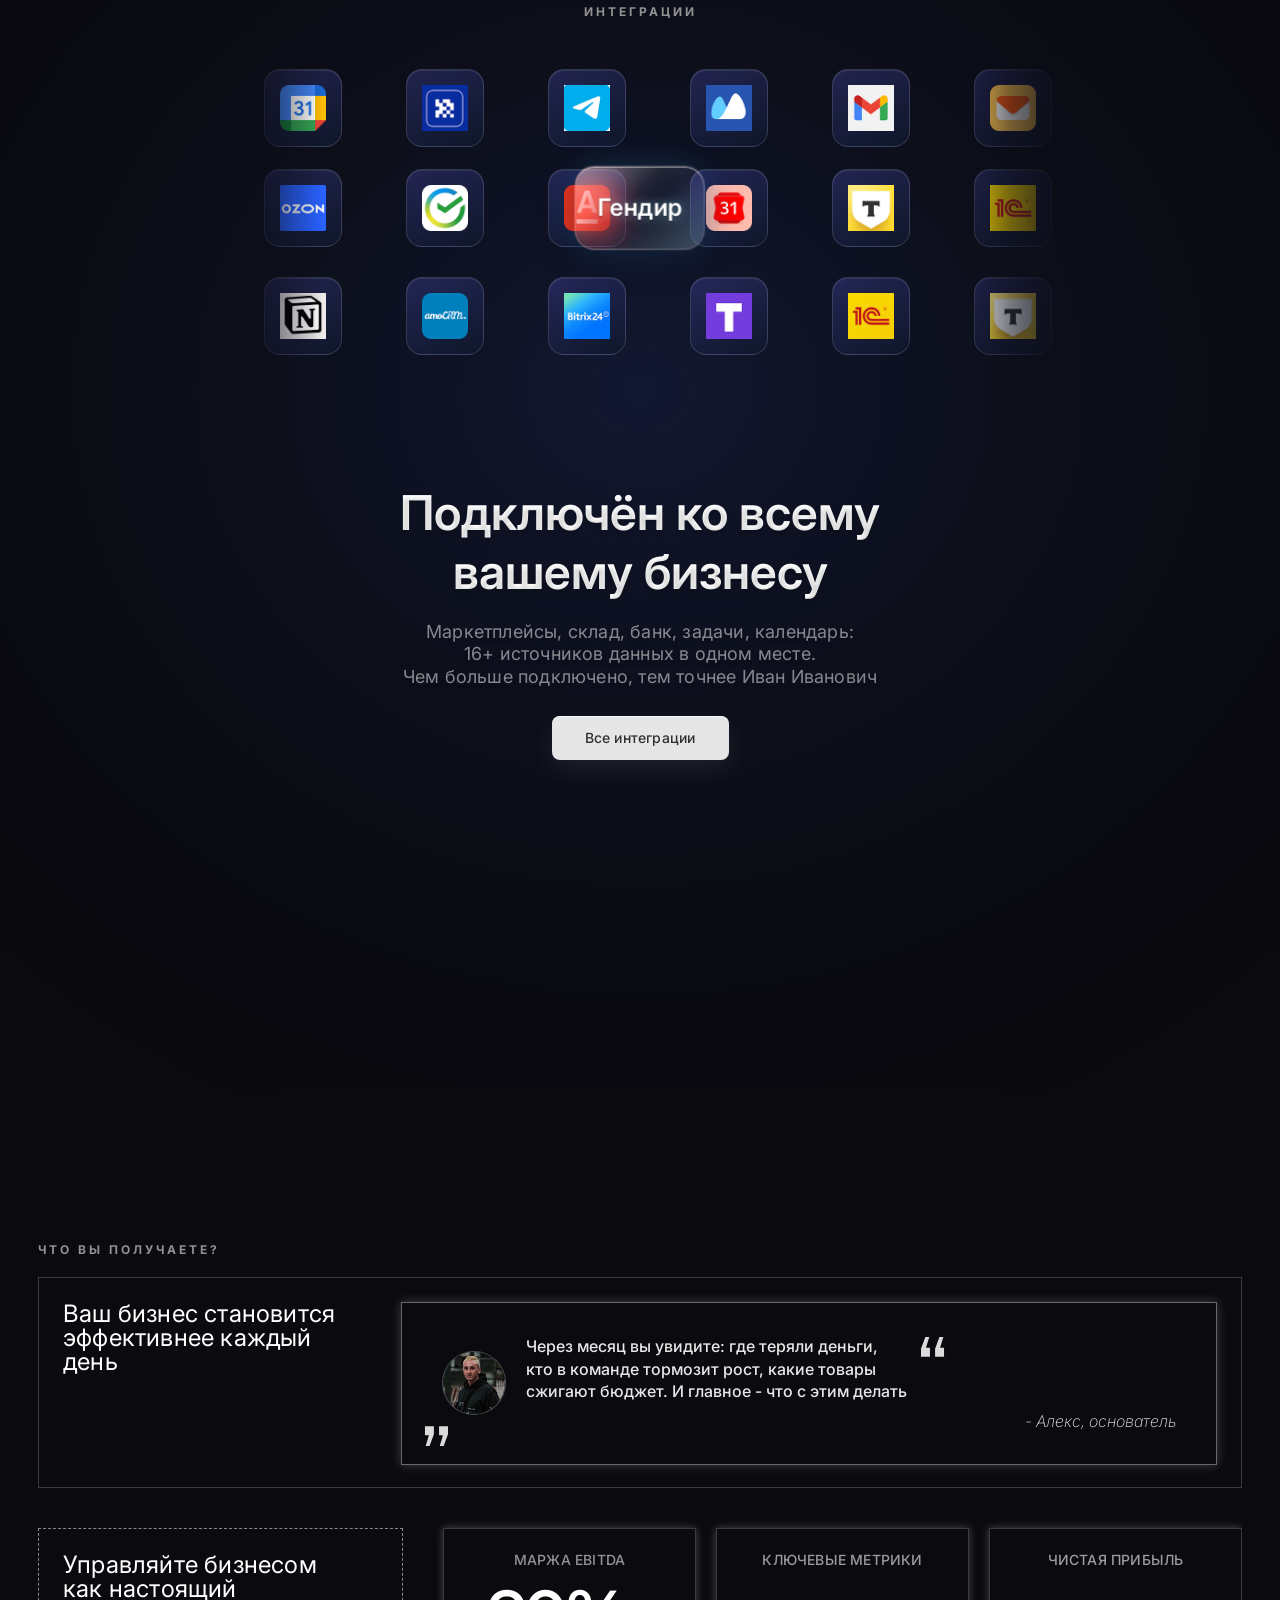
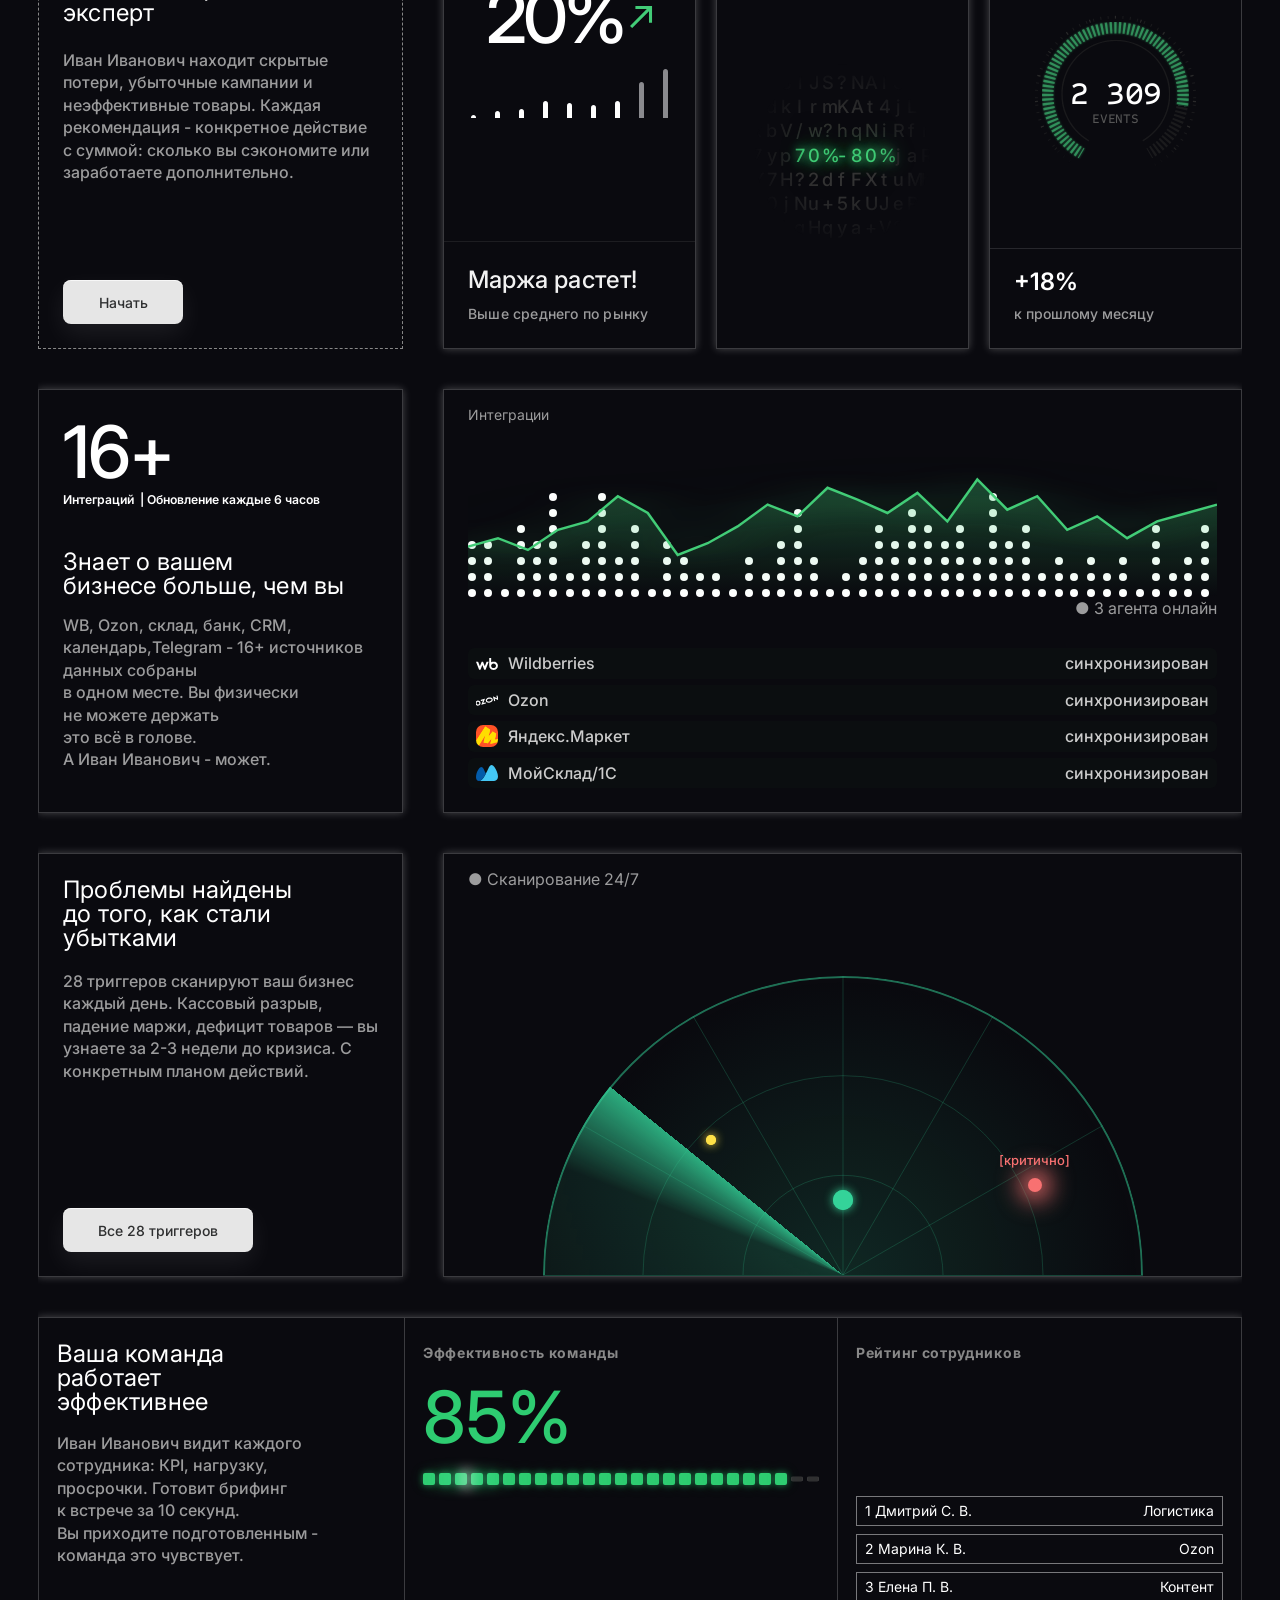
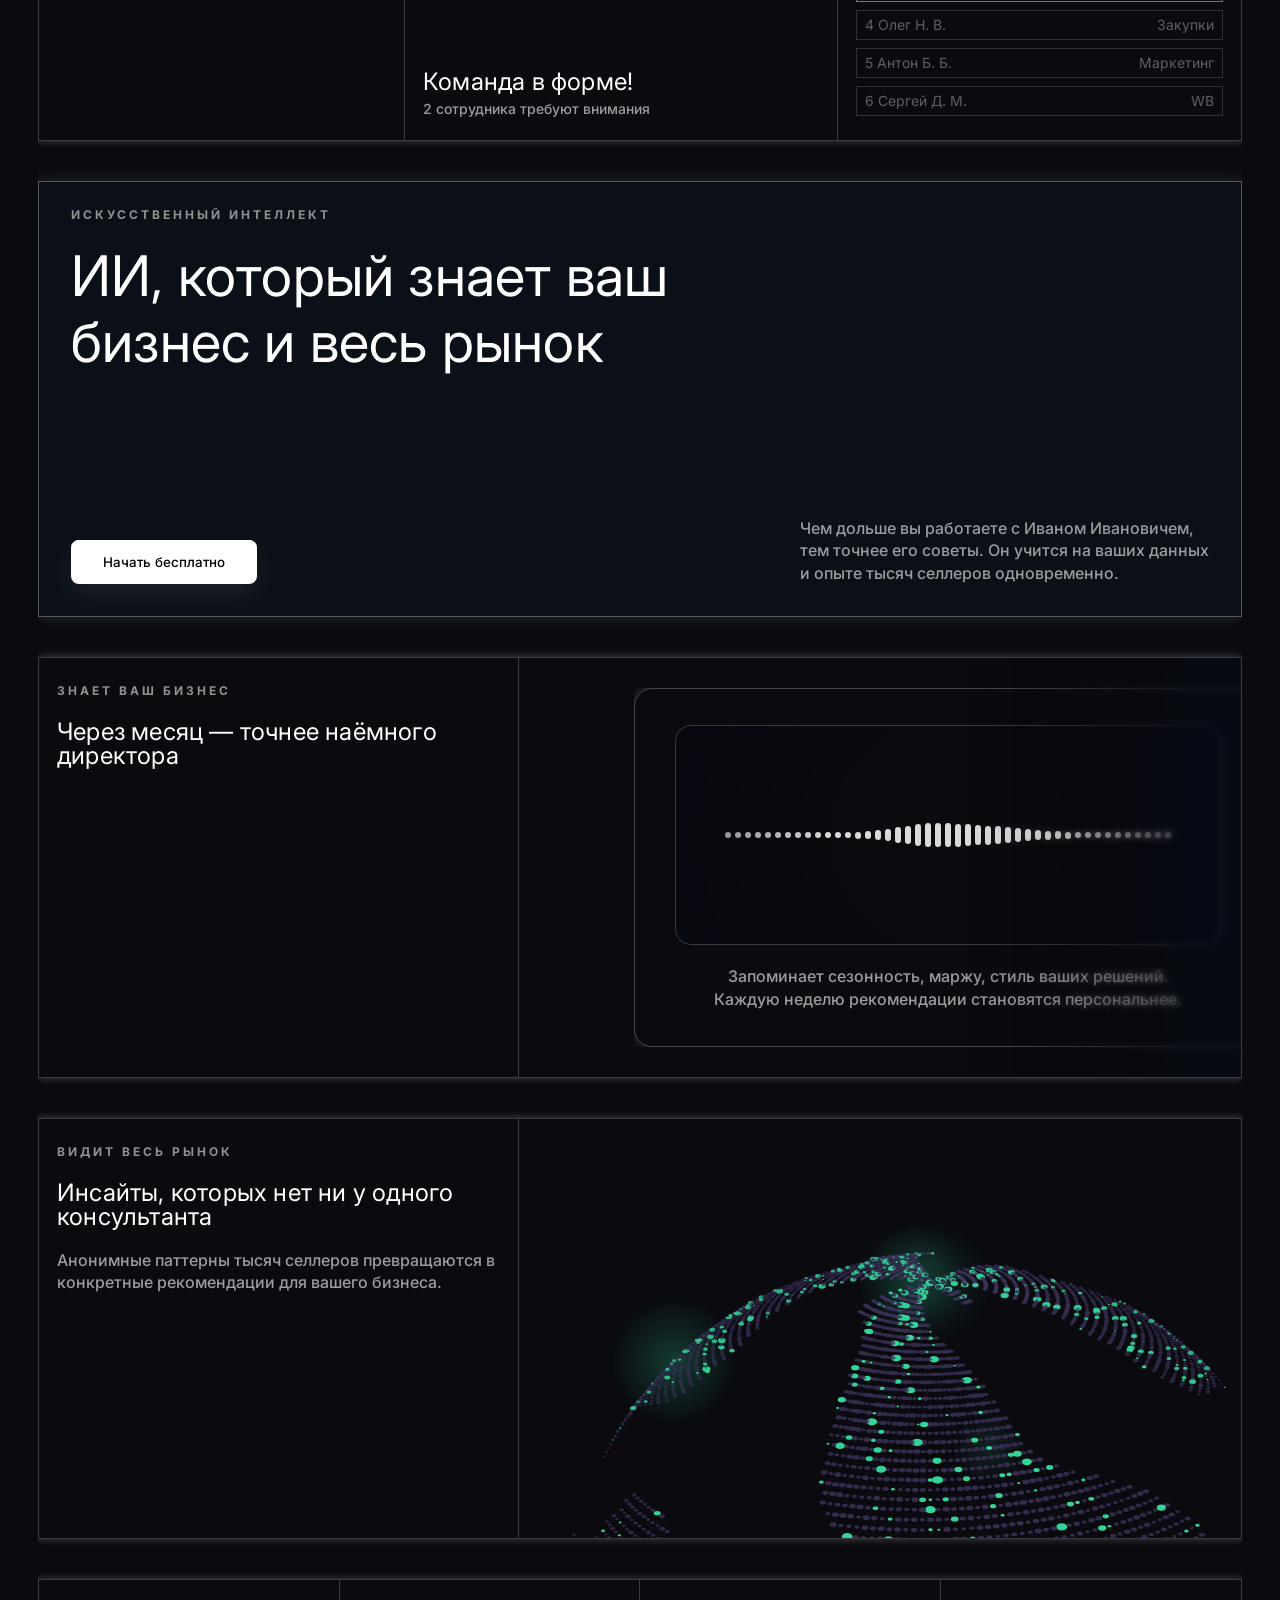
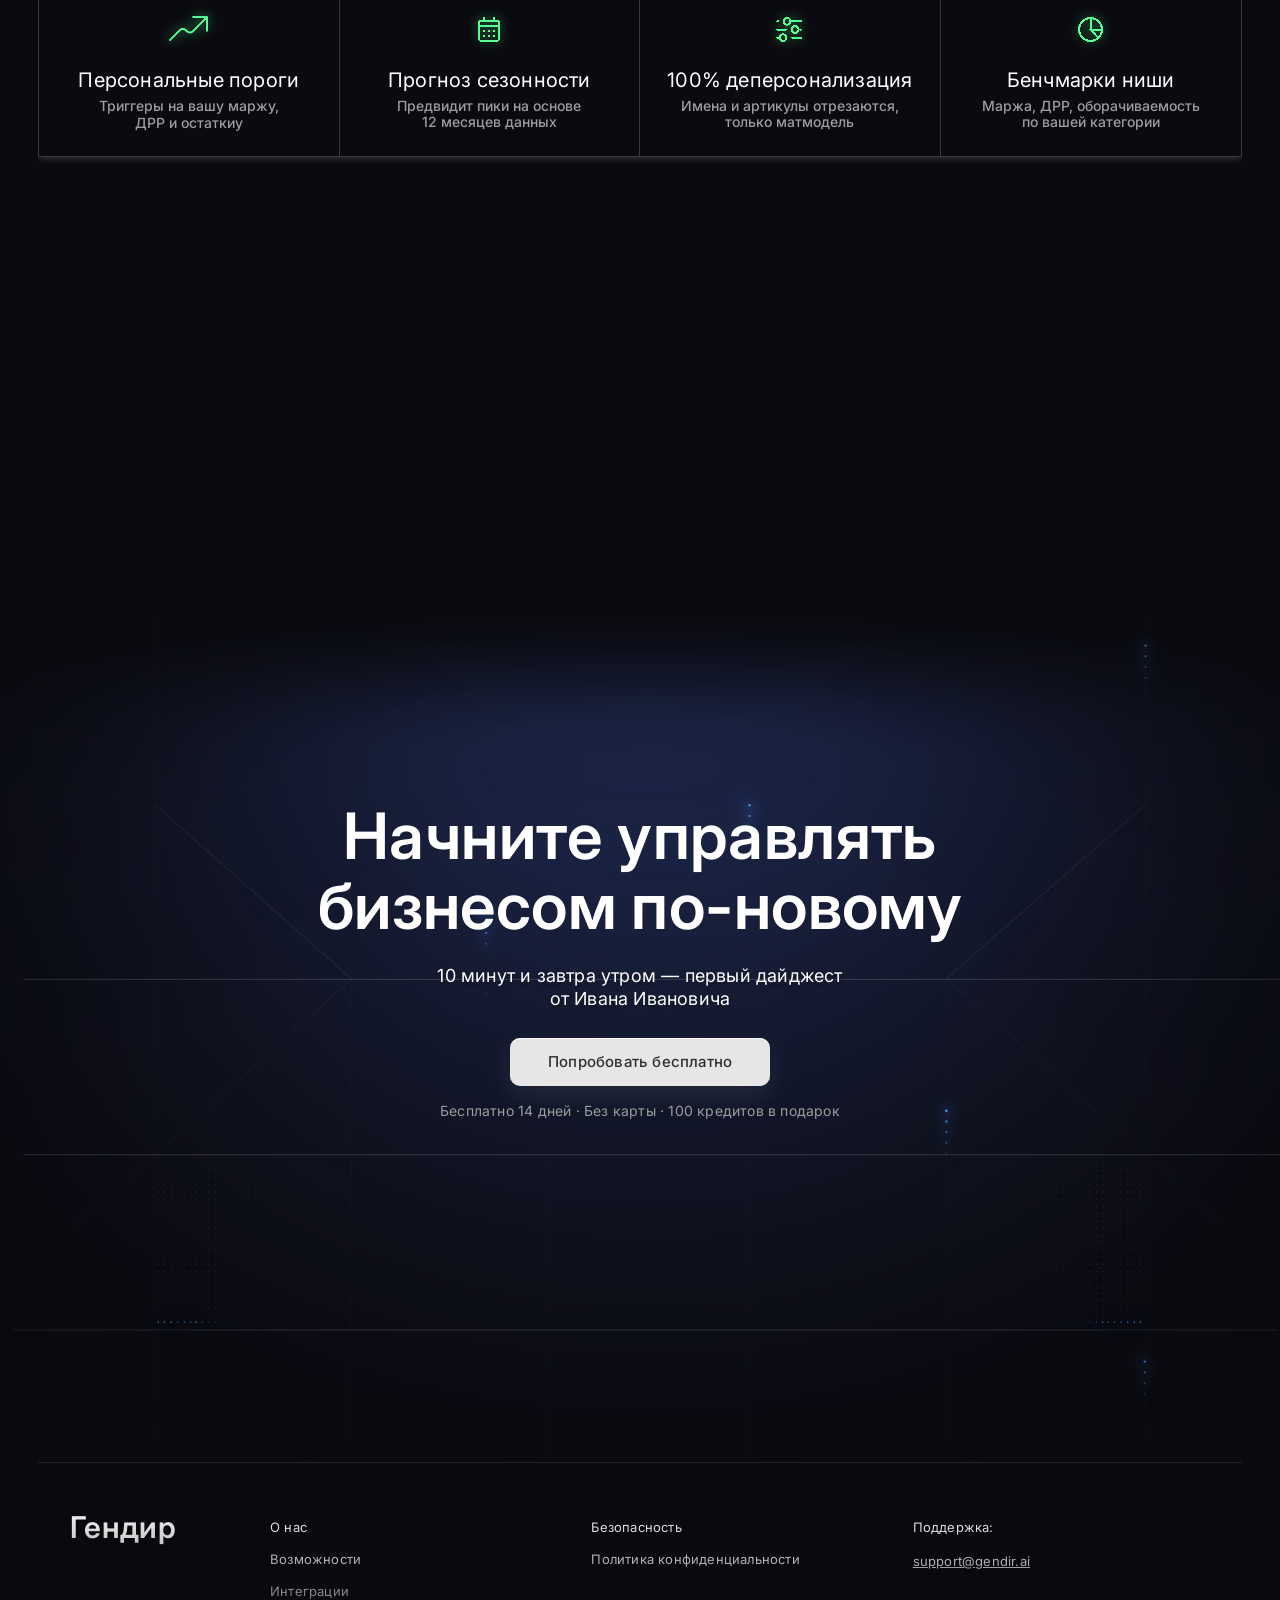
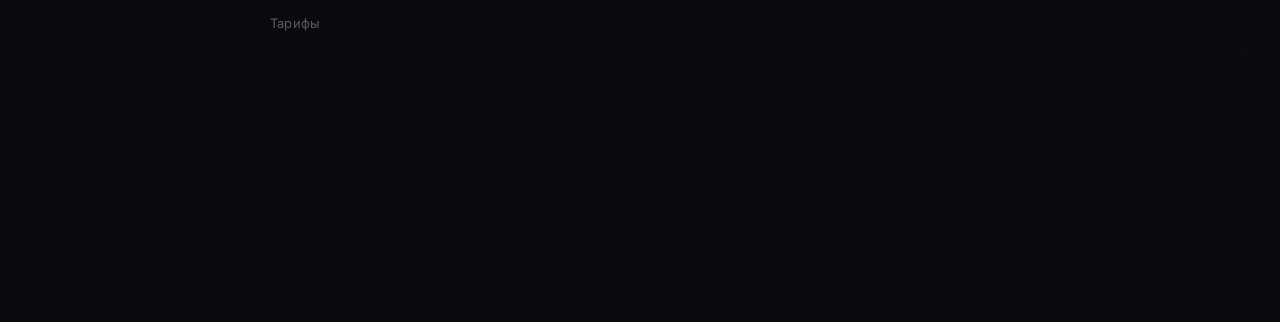
==== commit 74a65037: "Pin header, refine agents section, and polish integrations logo - Move main header outside hero so f" ====
--- a/index.html
+++ b/index.html
@@ -13,20 +13,19 @@
     <link rel="stylesheet" href="styles.css" />
   </head>
   <body>
+    <header class="main-header">
+      <div class="main-header__logo">Гендир</div>
+      <nav class="main-header__nav" aria-label="Главная навигация">
+        <a href="#" class="main-header__link">О нас</a>
+        <a href="#" class="main-header__link">Возможности</a>
+        <a href="#" class="main-header__link">Интеграции</a>
+        <a href="#" class="main-header__link">Безопасность</a>
+        <a href="#" class="main-header__link">Тарифы</a>
+      </nav>
+      <button type="button" class="main-header__cta">Начать бесплатно</button>
+    </header>
     <main class="page">
     <section class="main-hero">
-      <header class="main-header">
-        <div class="main-header__logo">ГЕНДИР</div>
-        <nav class="main-header__nav" aria-label="Главная навигация">
-          <a href="#" class="main-header__link">О нас</a>
-          <a href="#" class="main-header__link">Возможности</a>
-          <a href="#" class="main-header__link">Интеграции</a>
-          <a href="#" class="main-header__link">Безопасность</a>
-          <a href="#" class="main-header__link">Тарифы</a>
-        </nav>
-        <button type="button" class="main-header__cta">Начать бесплатно</button>
-      </header>
-
       <div class="main-hero__content">
         <h1 class="main-hero__title">ИИ Генеральный директор,<br />который работает 24/7</h1>
         <p class="main-hero__subtitle">
@@ -39,7 +38,7 @@
 
     <section class="hero hero--primary" data-hero-agent="ivan">
       <div class="hero-grid">
-        <p class="top-intro">ЗНАКОМЬТЕСЬ, ВАШ ГЕНЕРАЛЬНЫЙ ДИРЕКТОР</p>
+        <p class="top-intro">АКОМЬТЕСЬ, ВАШ ИИ ГЕНЕРАЛЬНЫЙ ДИРЕКТОР — ИВАН ИВАНОВИЧ</p>
 
         <div class="left-column">
           <div class="lead-box">
@@ -247,22 +246,6 @@
 
           <div class="image-box image-box--agents" aria-label="Портрет активного агента"></div>
 
-          <div class="hero-bottom" data-agent-content="analyst">
-            <div class="stats-label">Аналитик в&nbsp;цифрах</div>
-            <div class="stats-item"><span>28 проверок</span></div>
-            <div class="stats-item"><span>4 банка</span></div>
-            <div class="stats-item"><span>3 маркетплейса</span></div>
-            <div class="stats-item"><span>Каждую минуту</span></div>
-          </div>
-
-          <div class="hero-bottom" data-agent-content="assistant" hidden>
-            <div class="stats-label">Ассистент в&nbsp;цифрах</div>
-            <div class="stats-item"><span>+10 ч&nbsp;/ неделя</span></div>
-            <div class="stats-item"><span>Bitrix24</span></div>
-            <div class="stats-item"><span>Telegram</span></div>
-            <div class="stats-item"><span>Календарь</span></div>
-          </div>
-
           <div class="right-rail">
             <p class="top-abilities">Суперспособности</p>
 
@@ -607,14 +590,7 @@
                   </div>
                 </div>
                 <div class="anim-integ__logo" aria-hidden="true">
-                  <svg width="24" height="24" viewBox="0 0 24 24" fill="none" xmlns="http://www.w3.org/2000/svg">
-                    <path
-                      d="M12 3L20 8.5V15.5L12 21L4 15.5V8.5L12 3Z"
-                      stroke="rgba(165,243,252,0.95)"
-                      stroke-width="1.2"
-                    />
-                    <path d="M12 8v8M8.5 10.5l7 3M8.5 13.5l7-3" stroke="rgba(165,243,252,0.75)" stroke-width="1" />
-                  </svg>
+                  <span class="anim-integ__logo-text">Гендир</span>
                 </div>
               </div>
               <div class="anim-integ__row">
@@ -637,8 +613,7 @@
           </div>
           <h3 class="anim-integ__caption">Подключён ко всему <br />вашему бизнесу</h3>
           <p class="anim-integ__description">
-            Маркетплейсы, склад, банк, задачи, календарь — 16+ <br />источников данных в одном месте. Чем
-            больше <br />подключено, тем точнее Иван Иванович
+            Маркетплейсы, склад, банк, задачи, календарь:<br />16+ источников данных в одном месте.<br />Чем больше подключено, тем точнее Иван Иванович
           </p>
           <button type="button" class="anim-integ__button">Все интеграции</button>
         </div>
@@ -654,7 +629,7 @@
         <h2 class="final-hero__title">Начните управлять<br />бизнесом по-новому</h2>
         <p class="final-hero__subtitle">10 минут и завтра утром — первый дайджест<br />от Ивана Ивановича</p>
         <button type="button" class="main-hero__cta">Попробовать бесплатно</button>
-        <p class="final-hero__note">Бесплатно 14 дней · Без карты<br />100 кредитов в подарок</p>
+        <p class="final-hero__note">Бесплатно 14 дней · Без карты · 100 кредитов в подарок</p>
       </div>
     </section>
 
--- a/styles.css
+++ b/styles.css
@@ -184,7 +184,7 @@
   top: 24px;
   left: 50%;
   transform: translateX(-50%);
-  z-index: 50;
+  z-index: 1000;
 }
 
 .main-header__logo {
@@ -490,11 +490,11 @@
   color: #fff;
   text-shadow: 0 4px 4px rgba(0, 0, 0, 0.25);
   font-family: Inter, sans-serif;
-  font-size: 18px;
-  font-style: normal;
-  font-weight: 900;
-  line-height: normal;
-  letter-spacing: 0.2px;
+  font-size: 30px;
+  font-style: normal;
+  font-weight: 600;
+  line-height: 32px;
+  letter-spacing: 0.3px;
 }
 
 .site-footer__links {
@@ -767,40 +767,113 @@
   position: absolute;
   left: 50%;
   top: 50%;
-  transform: translate(-50%, -50%);
+  transform: translate(-50%, -55%);
   z-index: 4;
-  width: 84px;
+  min-width: 120px;
   height: 84px;
+  padding: 0 22px;
   display: flex;
   align-items: center;
   justify-content: center;
   border-radius: 20px;
-  background: linear-gradient(155deg, #172033 0%, #0c1220 100%);
-  border: 1px solid rgba(34, 211, 238, 0.38);
+  background:
+    linear-gradient(
+      155deg,
+      rgba(255, 255, 255, 0.18) 0%,
+      rgba(255, 255, 255, 0.05) 45%,
+      rgba(255, 255, 255, 0.09) 100%
+    );
+  border: 1px solid rgba(255, 255, 255, 0.22);
+  -webkit-backdrop-filter: blur(18px) saturate(160%);
+  backdrop-filter: blur(18px) saturate(160%);
   box-shadow:
-    0 0 0 1px rgba(34, 211, 238, 0.28),
-    0 0 24px rgba(34, 211, 238, 0.4),
-    0 0 48px rgba(56, 189, 248, 0.16),
-    inset 0 1px 0 rgba(255, 255, 255, 0.11);
+    0 0 0 1px rgba(255, 255, 255, 0.06),
+    0 10px 32px rgba(13, 20, 40, 0.35),
+    0 0 36px rgba(56, 189, 248, 0.18),
+    inset 0 1px 0 rgba(255, 255, 255, 0.45),
+    inset 0 -1px 0 rgba(255, 255, 255, 0.06);
   pointer-events: none;
+  overflow: hidden;
+  isolation: isolate;
   animation: anim-integ-logo-pulse 3.2s ease-in-out infinite;
+}
+
+.anim-integ__logo::before {
+  content: "";
+  position: absolute;
+  inset: 0;
+  border-radius: inherit;
+  background: linear-gradient(
+    135deg,
+    rgba(255, 255, 255, 0.35) 0%,
+    rgba(255, 255, 255, 0) 42%,
+    rgba(165, 243, 252, 0) 58%,
+    rgba(165, 243, 252, 0.22) 100%
+  );
+  pointer-events: none;
+  z-index: -1;
+  opacity: 0.85;
+}
+
+.anim-integ__logo::after {
+  content: "";
+  position: absolute;
+  top: -60%;
+  left: -30%;
+  width: 80%;
+  height: 220%;
+  background: linear-gradient(
+    110deg,
+    rgba(255, 255, 255, 0) 0%,
+    rgba(255, 255, 255, 0.4) 50%,
+    rgba(255, 255, 255, 0) 100%
+  );
+  transform: rotate(18deg) translateX(-120%);
+  pointer-events: none;
+  z-index: -1;
+  filter: blur(4px);
+  animation: anim-integ-logo-shine 5.6s ease-in-out infinite;
+}
+
+.anim-integ__logo-text {
+  font-family: Inter, sans-serif;
+  font-size: 24px;
+  font-weight: 600;
+  line-height: 1;
+  letter-spacing: 0.3px;
+  color: #fff;
+  text-shadow:
+    0 1px 2px rgba(0, 0, 0, 0.35),
+    0 0 12px rgba(165, 243, 252, 0.45);
+  white-space: nowrap;
+  position: relative;
+  z-index: 1;
+}
+
+@keyframes anim-integ-logo-shine {
+  0% { transform: rotate(18deg) translateX(-120%); opacity: 0; }
+  15% { opacity: 1; }
+  55% { transform: rotate(18deg) translateX(220%); opacity: 1; }
+  70%, 100% { transform: rotate(18deg) translateX(220%); opacity: 0; }
 }
 
 @keyframes anim-integ-logo-pulse {
   0%,
   100% {
     box-shadow:
-      0 0 0 1px rgba(34, 211, 238, 0.28),
-      0 0 22px rgba(34, 211, 238, 0.34),
-      0 0 44px rgba(56, 189, 248, 0.12),
-      inset 0 1px 0 rgba(255, 255, 255, 0.1);
+      0 0 0 1px rgba(255, 255, 255, 0.06),
+      0 10px 32px rgba(13, 20, 40, 0.35),
+      0 0 30px rgba(56, 189, 248, 0.14),
+      inset 0 1px 0 rgba(255, 255, 255, 0.4),
+      inset 0 -1px 0 rgba(255, 255, 255, 0.05);
   }
   50% {
     box-shadow:
-      0 0 0 1px rgba(34, 211, 238, 0.55),
-      0 0 34px rgba(34, 211, 238, 0.52),
-      0 0 62px rgba(56, 189, 248, 0.24),
-      inset 0 1px 0 rgba(255, 255, 255, 0.14);
+      0 0 0 1px rgba(255, 255, 255, 0.1),
+      0 14px 40px rgba(13, 20, 40, 0.4),
+      0 0 48px rgba(56, 189, 248, 0.3),
+      inset 0 1px 0 rgba(255, 255, 255, 0.55),
+      inset 0 -1px 0 rgba(255, 255, 255, 0.08);
   }
 }
 
@@ -875,10 +948,12 @@
   .anim-integ__logo {
     animation: none;
     box-shadow:
-      0 0 0 1px rgba(34, 211, 238, 0.35),
-      0 0 26px rgba(34, 211, 238, 0.4),
-      0 0 48px rgba(56, 189, 248, 0.15),
-      inset 0 1px 0 rgba(255, 255, 255, 0.11);
+      0 0 0 1px rgba(255, 255, 255, 0.08),
+      0 10px 32px rgba(13, 20, 40, 0.35),
+      0 0 30px rgba(56, 189, 248, 0.18),
+      inset 0 1px 0 rgba(255, 255, 255, 0.45);
+  }
+  .anim-integ__logo::after { animation: none; opacity: 0;
   }
 }
 
@@ -930,15 +1005,21 @@
   flex-direction: column;
   align-items: flex-start;
   gap: 20px;
+  height: 120%;
+}
+
+.about-box__btn {
+  margin-top: auto;
 }
 
 .about-box p {
   margin: 0;
   color: #9c9c9d;
+  font-family: Inter, sans-serif;
   font-size: 16px;
   font-style: normal;
   font-weight: 500;
-  
+  line-height: 120%;
   letter-spacing: 0.3px;
 }
 
@@ -1006,6 +1087,10 @@
   grid-template-rows: 1fr 1fr;
 }
 
+.hero--agents .hero-grid {
+  grid-template-rows: 54px auto;
+}
+
 .lead-box--switcher,
 .about-box--switcher {
   padding: 24px;
@@ -1014,6 +1099,10 @@
   align-items: flex-start;
   justify-content: space-between;
   gap: 20px;
+}
+
+.about-box--switcher {
+  height: 100%;
 }
 
 .agent-detail-btn {
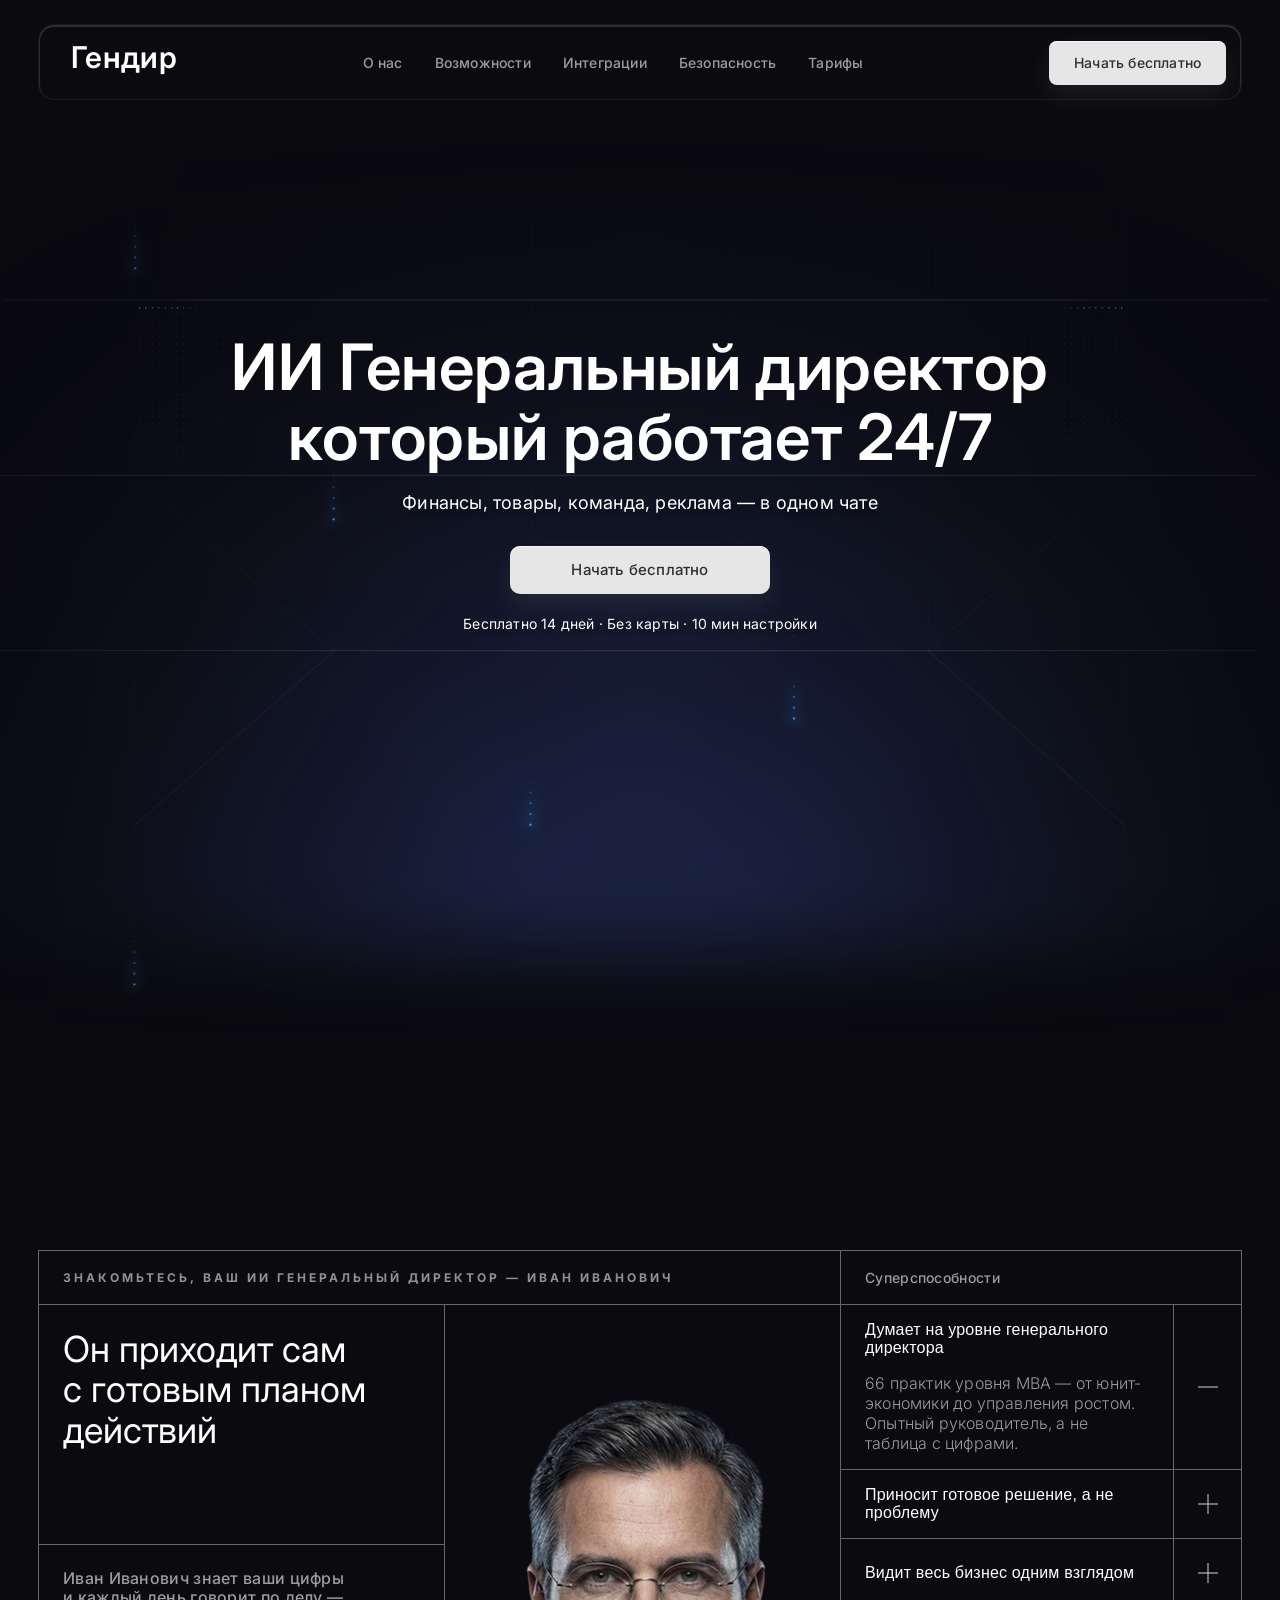
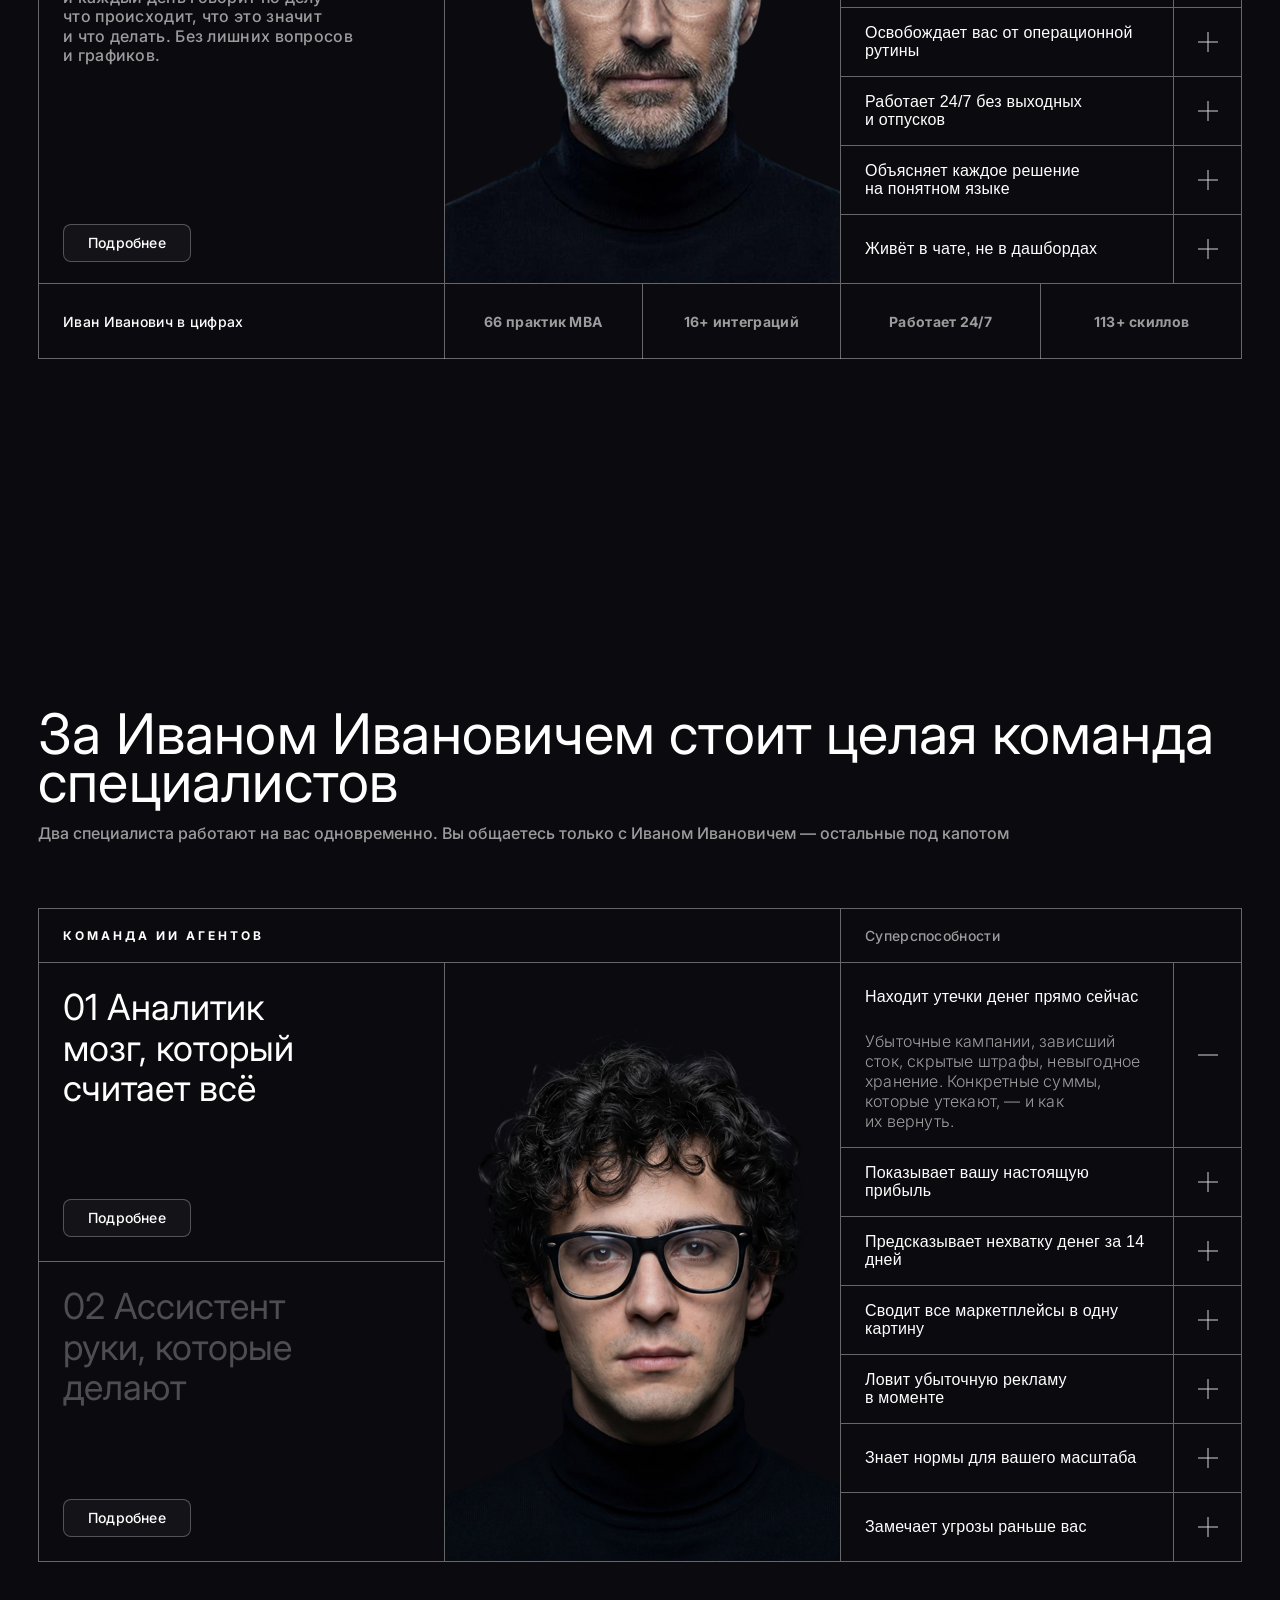
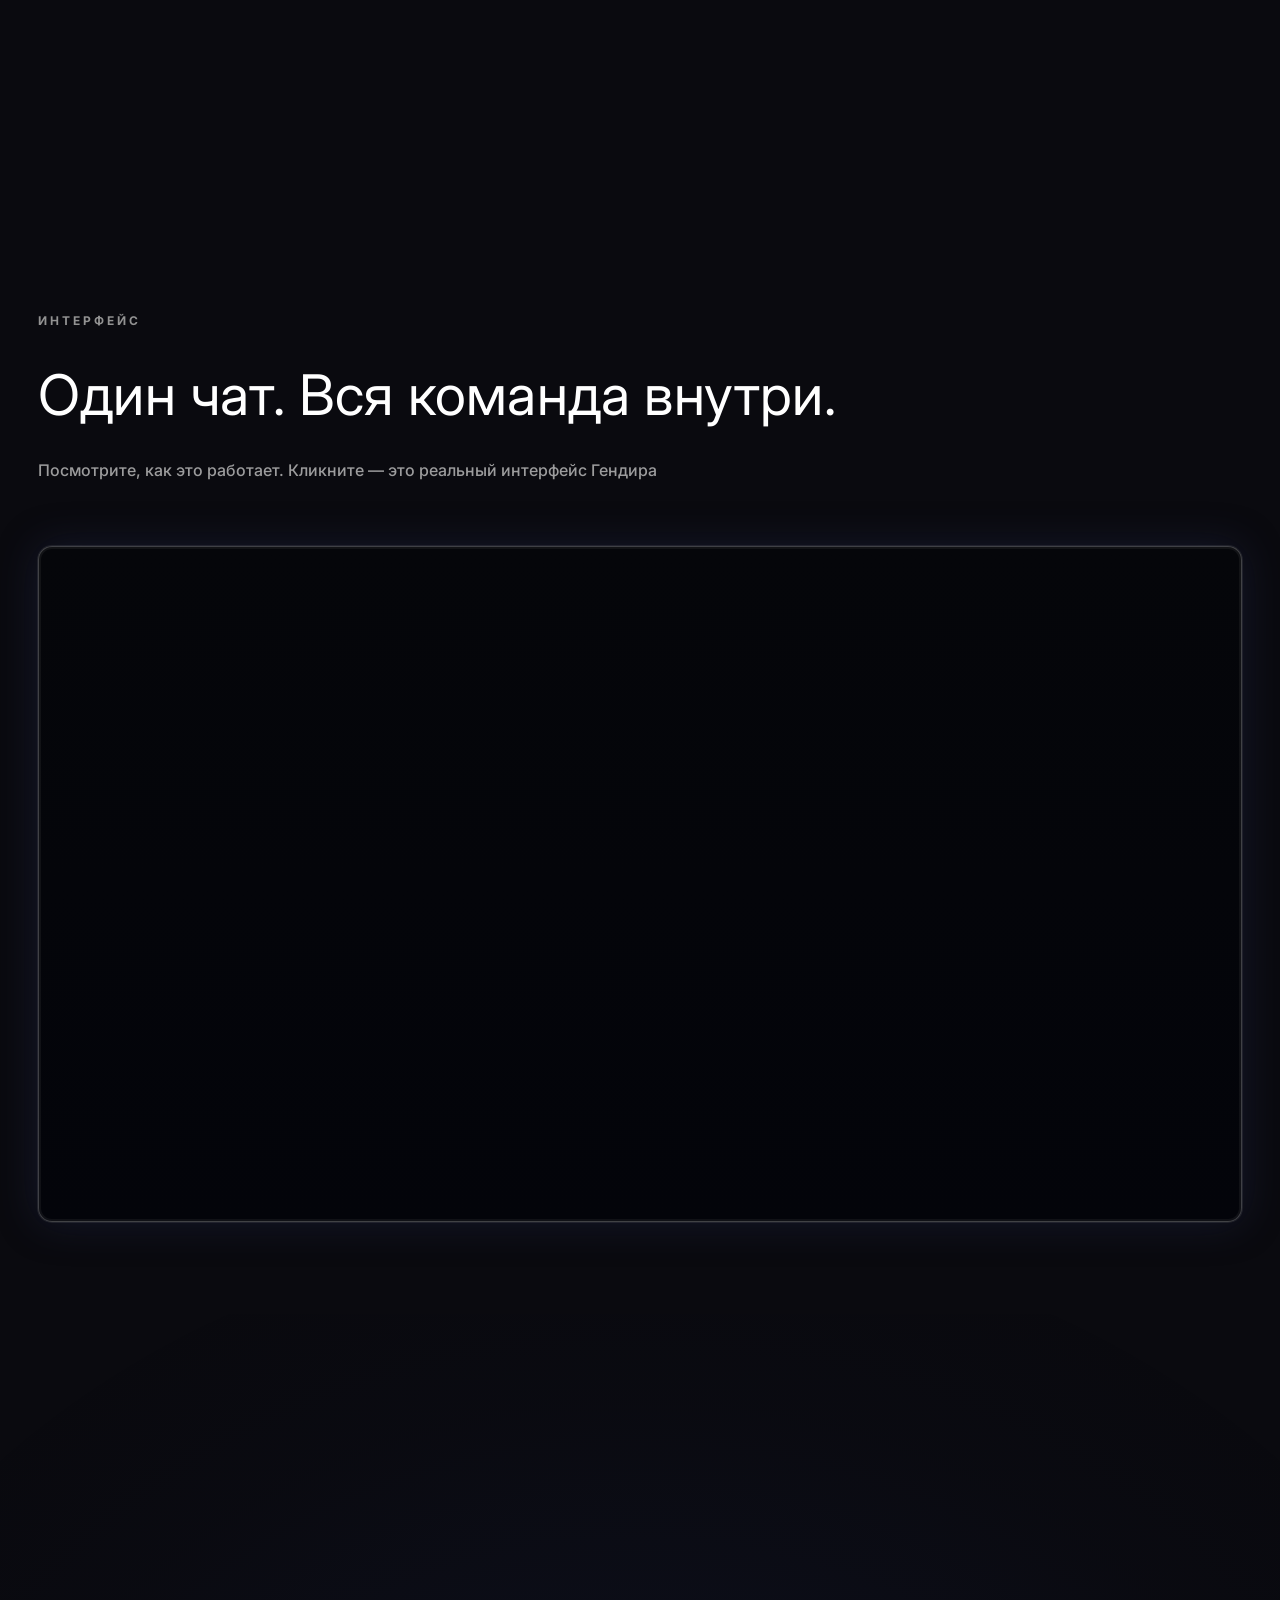
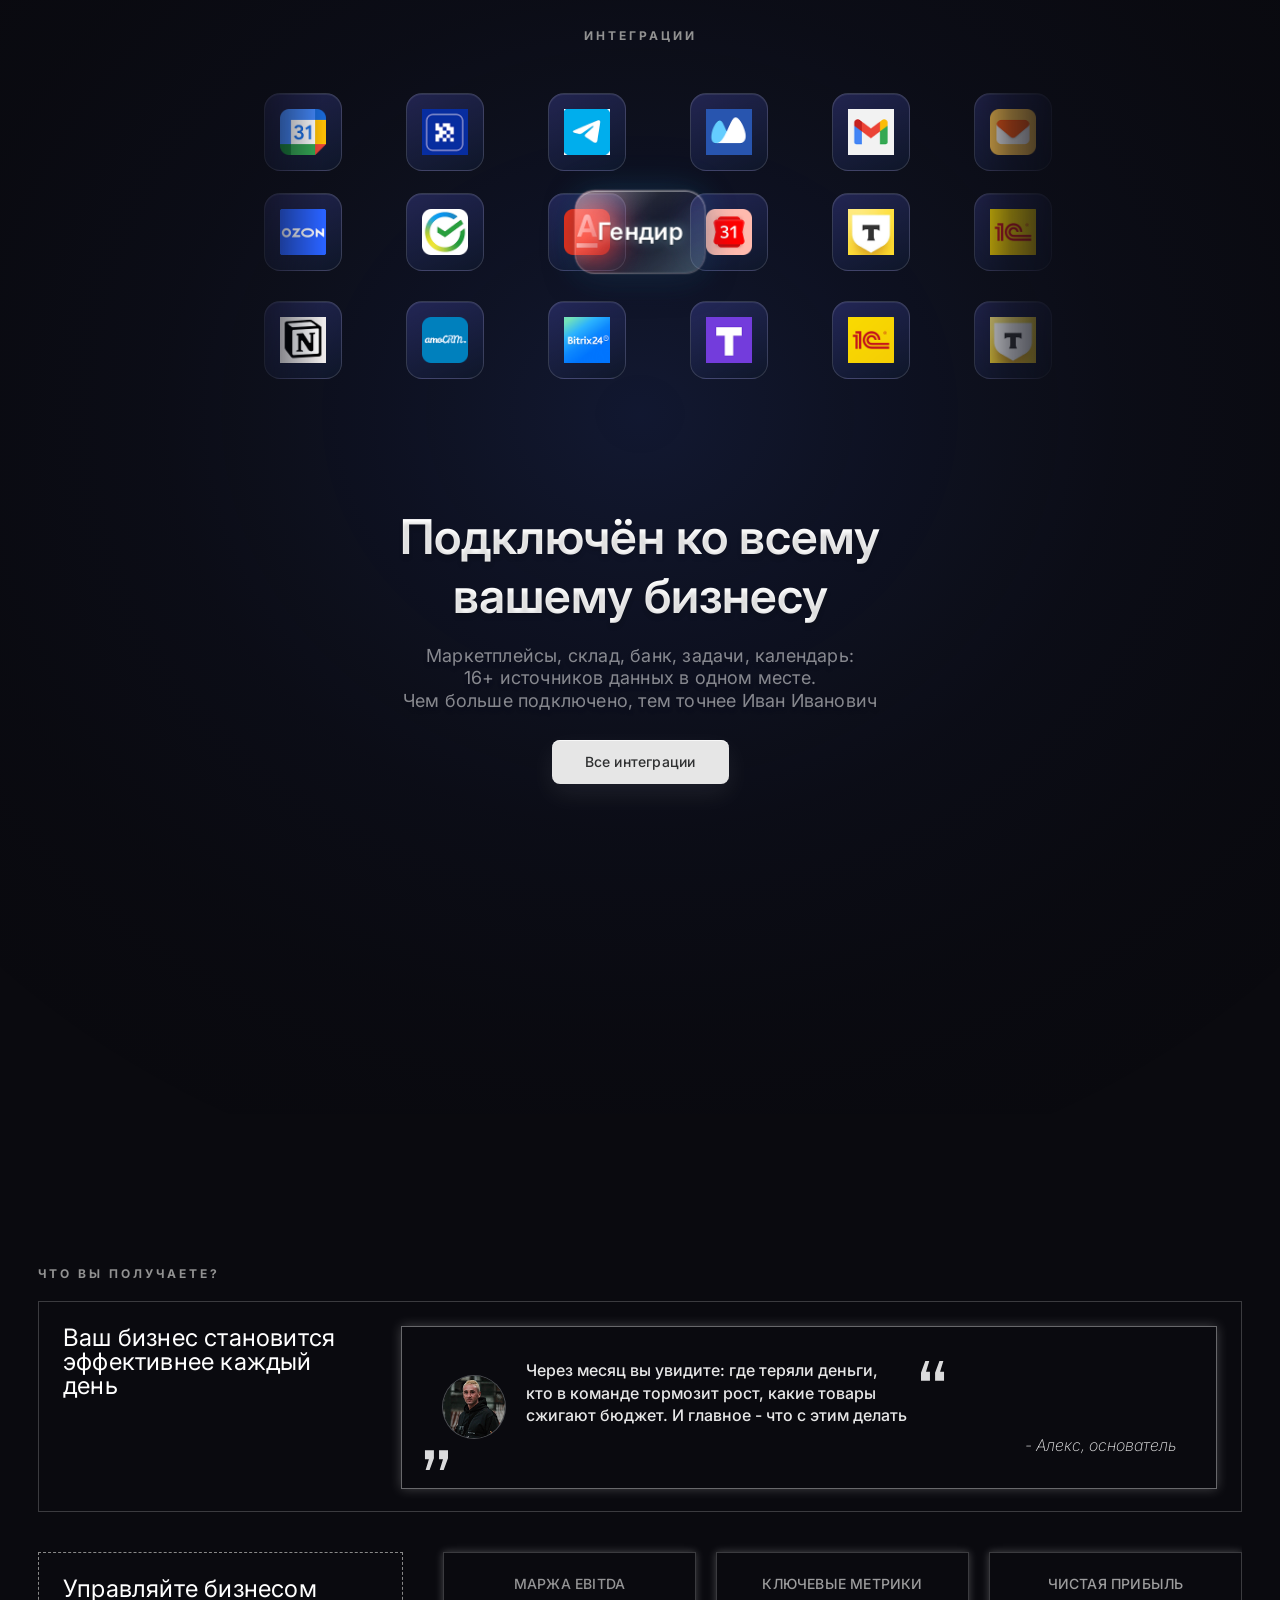
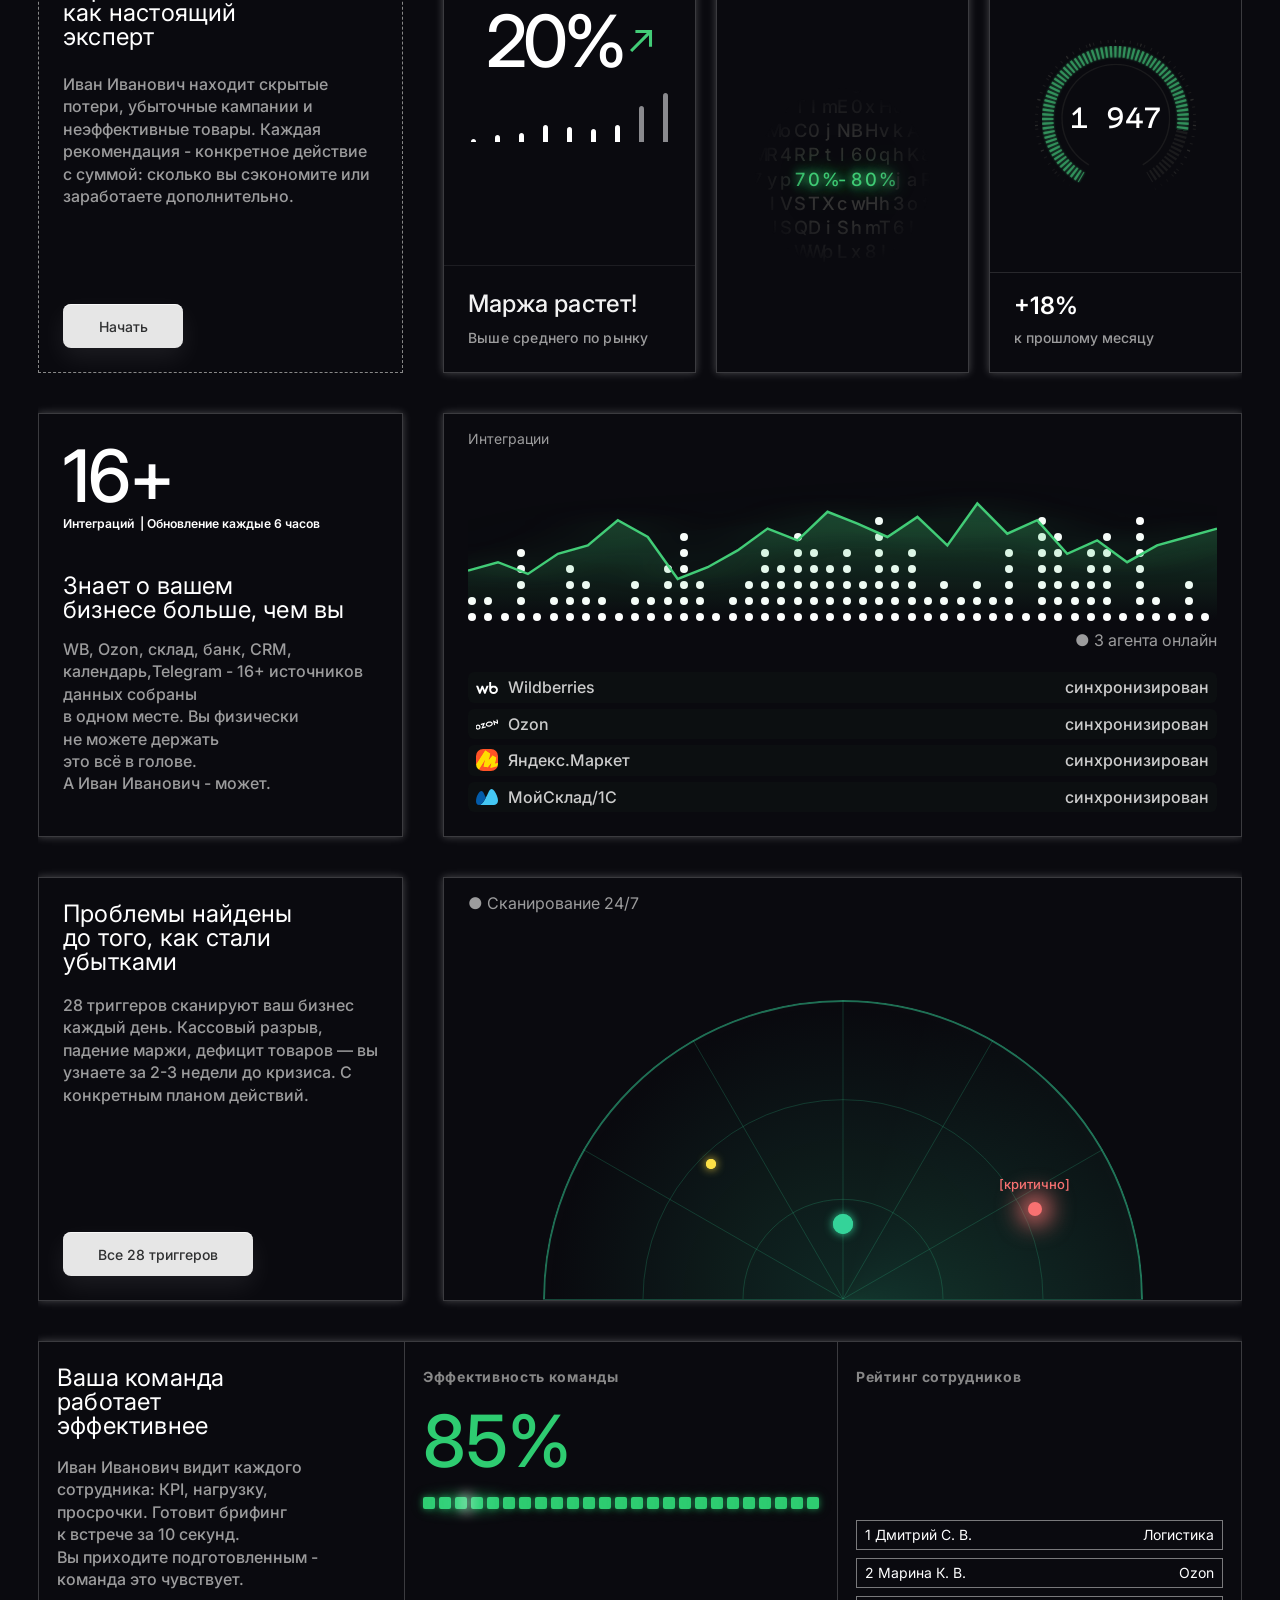
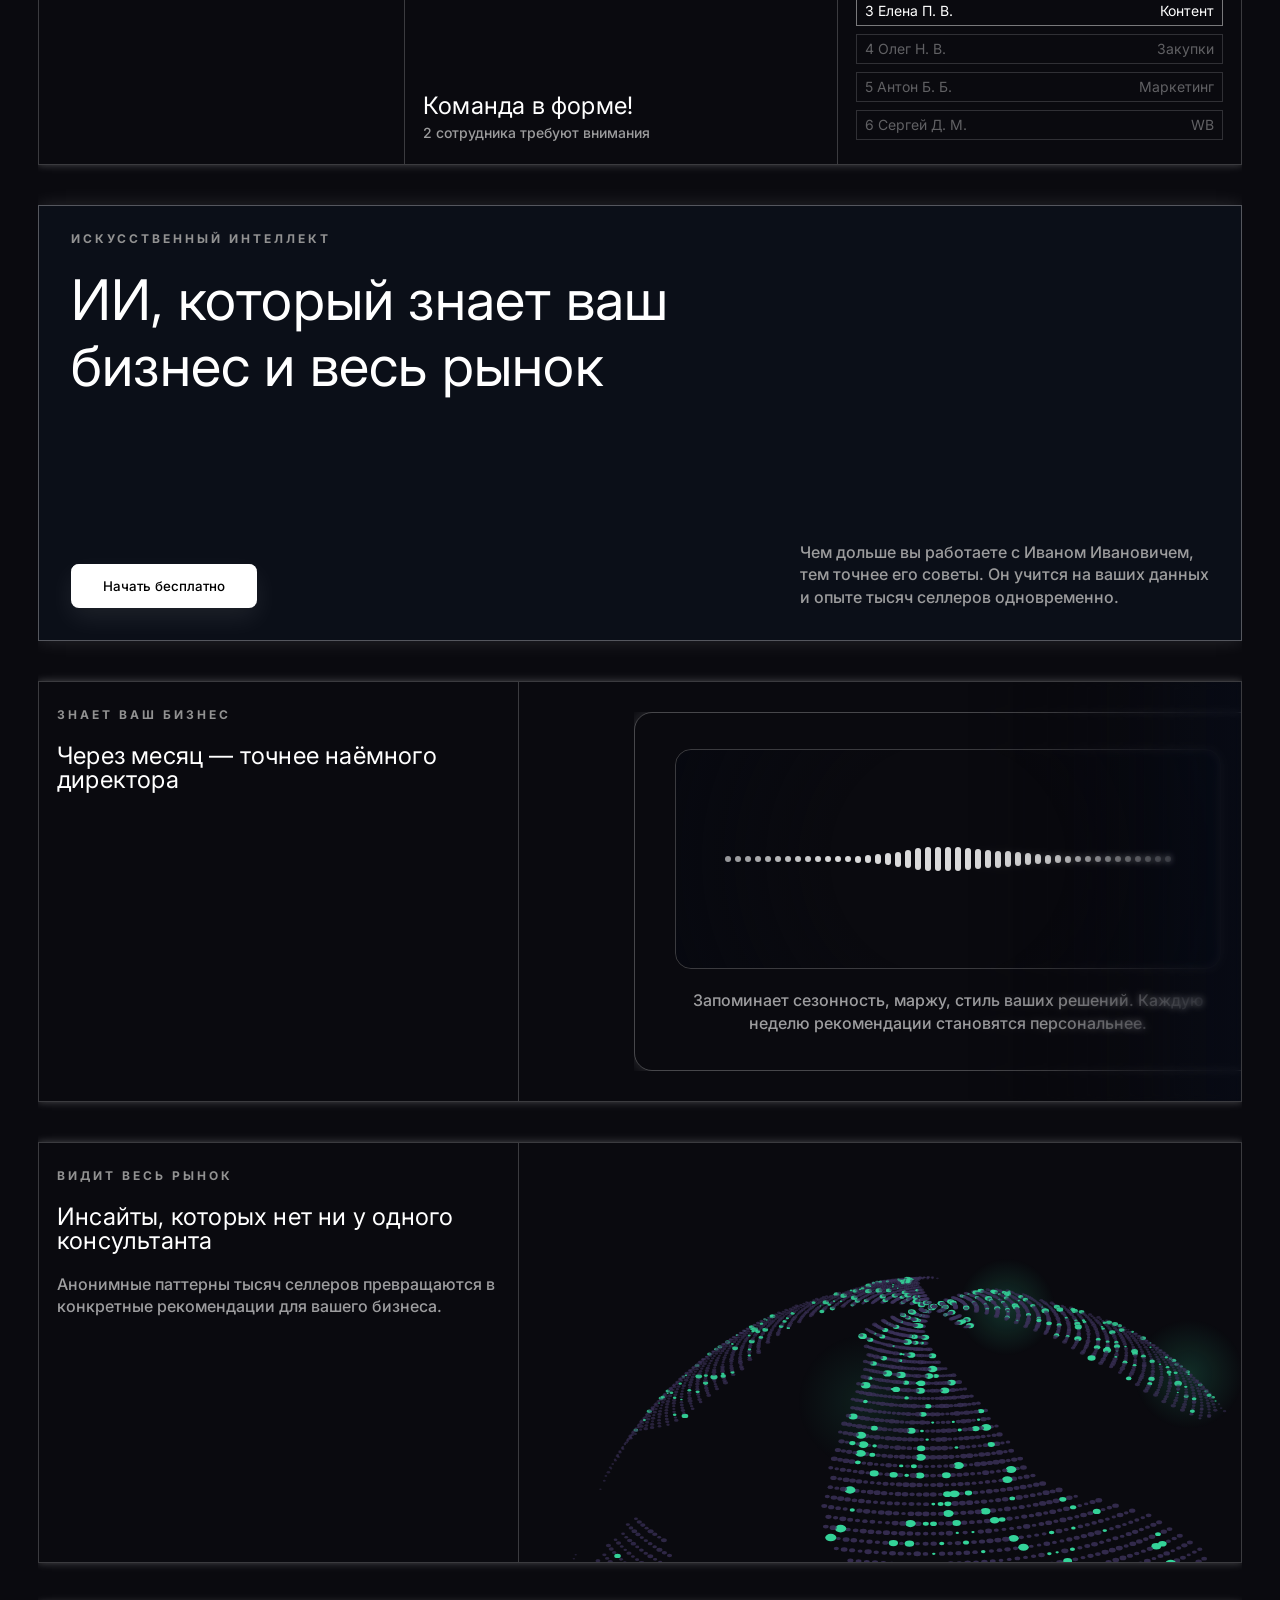
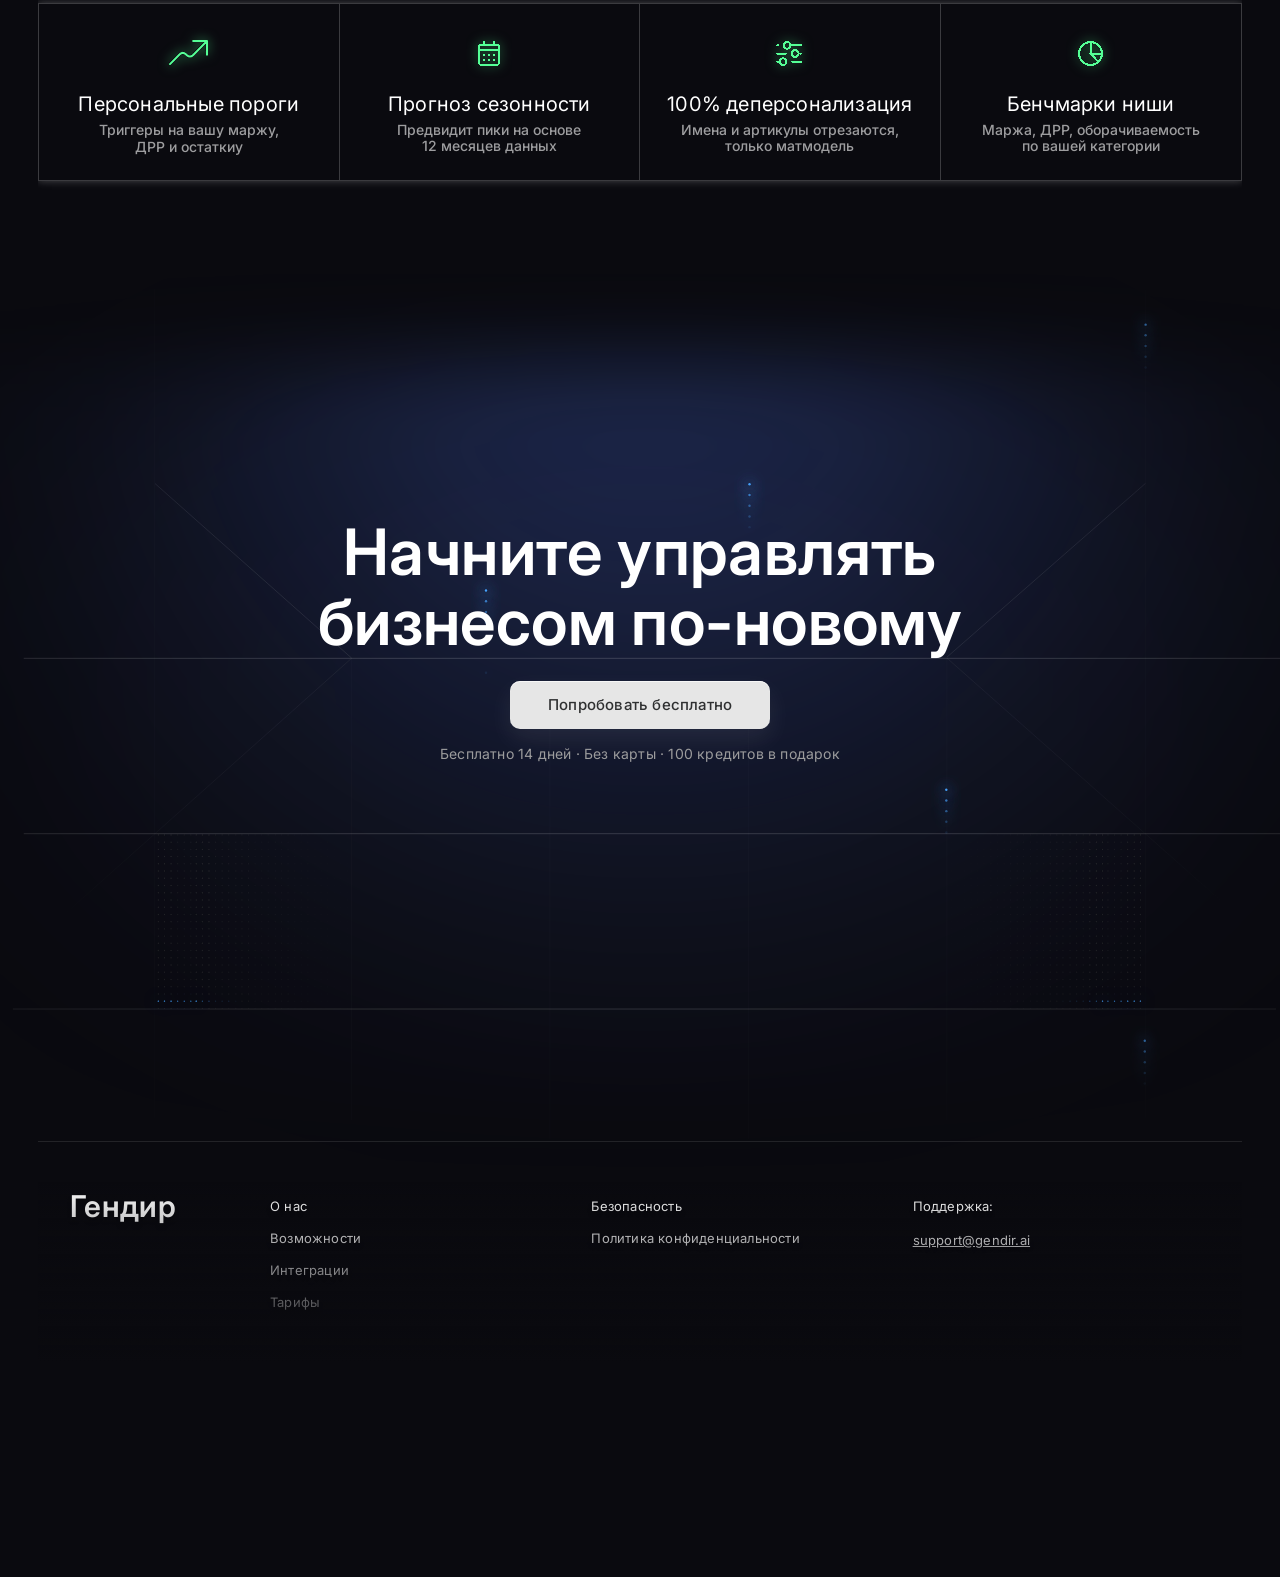
==== commit d4f527a7: "Refine responsive layout behavior across mobile and desktop breakpoints. Stabilize header alignment," ====
--- a/index.html
+++ b/index.html
@@ -23,13 +23,20 @@
         <a href="#" class="main-header__link">Тарифы</a>
       </nav>
       <button type="button" class="main-header__cta">Начать бесплатно</button>
+      <button type="button" class="main-header__burger" aria-label="Открыть меню" aria-expanded="false">
+        <svg xmlns="http://www.w3.org/2000/svg" width="24" height="19" viewBox="0 0 24 19" fill="none" aria-hidden="true">
+          <line y1="0.75" x2="23.9744" y2="0.75" stroke="white" stroke-width="1.5"/>
+          <line y1="9.25" x2="23.9744" y2="9.25" stroke="white" stroke-width="1.5"/>
+          <line y1="17.75" x2="23.9744" y2="17.75" stroke="white" stroke-width="1.5"/>
+        </svg>
+      </button>
     </header>
     <main class="page">
     <section class="main-hero">
       <div class="main-hero__content">
-        <h1 class="main-hero__title">ИИ Генеральный директор,<br />который работает 24/7</h1>
+        <h1 class="main-hero__title">ИИ Генеральный директор<br />который работает 24/7</h1>
         <p class="main-hero__subtitle">
-          Один ИИ-руководитель вместо пяти сервисов.<br />Финансы, товары, команда, реклама — в одном чате
+          Финансы, товары, команда, реклама — в одном чате
         </p>
         <button type="button" class="main-hero__cta">Начать бесплатно</button>
         <p class="main-hero__note">Бесплатно 14 дней · Без карты · 10 мин настройки</p>
@@ -38,7 +45,7 @@
 
     <section class="hero hero--primary" data-hero-agent="ivan">
       <div class="hero-grid">
-        <p class="top-intro">АКОМЬТЕСЬ, ВАШ ИИ ГЕНЕРАЛЬНЫЙ ДИРЕКТОР — ИВАН ИВАНОВИЧ</p>
+        <p class="top-intro">ЗНАКОМЬТЕСЬ, ВАШ ИИ ГЕНЕРАЛЬНЫЙ ДИРЕКТОР — ИВАН ИВАНОВИЧ</p>
 
         <div class="left-column">
           <div class="lead-box">
@@ -215,6 +222,16 @@
           </div>
 
         </div>
+
+        <div class="hero-stats-mobile" aria-hidden="true">
+          <div class="hero-stats-mobile__label">Иван Иванович в&nbsp;цифрах</div>
+          <div class="hero-stats-mobile__grid">
+            <div class="hero-stats-mobile__item"><span>28 триггеров</span></div>
+            <div class="hero-stats-mobile__item"><span>16+ интеграций</span></div>
+            <div class="hero-stats-mobile__item"><span>66 практик MBA</span></div>
+            <div class="hero-stats-mobile__item"><span>113+ скиллов</span></div>
+          </div>
+        </div>
       </div>
     </section>
 
@@ -232,15 +249,29 @@
           <div class="left-column">
             <div class="lead-box lead-box--switcher">
               <button type="button" class="agent-switcher" data-agent-tab="analyst" aria-label="Показать Аналитика">
-                01 Аналитик&nbsp;—<br />мозг, который<br />считает всё
+                01 Аналитик&nbsp;<br />мозг, который<br />считает всё
               </button>
               <button type="button" class="agent-detail-btn">Подробнее</button>
+
+              <div class="agent-mobile-expand" data-agent-mobile="analyst" aria-hidden="true">
+                <div class="agent-mobile-expand__photo"></div>
+                <h3 class="agent-mobile-expand__title">Находит утечки денег прямо сейчас</h3>
+                <p class="agent-mobile-expand__text">Убыточные кампании, зависший сток, скрытые штрафы, невыгодное хранение. Конкретные суммы, которые утекают,&nbsp;— и&nbsp;как их&nbsp;вернуть.</p>
+                <button type="button" class="agent-mobile-expand__btn">Подробнее</button>
+              </div>
             </div>
             <div class="about-box about-box--switcher">
               <button type="button" class="agent-switcher" data-agent-tab="assistant" aria-label="Показать Ассистента">
-                02 Ассистент&nbsp;—<br />руки, которые<br />делают
+                02 Ассистент&nbsp;<br />руки, которые<br />делают
               </button>
               <button type="button" class="agent-detail-btn">Подробнее</button>
+
+              <div class="agent-mobile-expand" data-agent-mobile="assistant" aria-hidden="true">
+                <div class="agent-mobile-expand__photo"></div>
+                <h3 class="agent-mobile-expand__title">Превращает решение в&nbsp;задачи за&nbsp;секунды</h3>
+                <p class="agent-mobile-expand__text">Вы&nbsp;согласовали&nbsp;— задачи уже в&nbsp;Bitrix24, с&nbsp;исполнителями, сроками и&nbsp;уведомлениями в&nbsp;Telegram. Команде пересказывать не&nbsp;нужно.</p>
+                <button type="button" class="agent-mobile-expand__btn">Подробнее</button>
+              </div>
             </div>
           </div>
 
@@ -611,9 +642,13 @@
               </div>
             </div>
           </div>
-          <h3 class="anim-integ__caption">Подключён ко всему <br />вашему бизнесу</h3>
-          <p class="anim-integ__description">
+          <h3 class="anim-integ__caption anim-integ__caption--desktop">Подключён ко всему <br />вашему бизнесу</h3>
+          <h3 class="anim-integ__caption anim-integ__caption--mobile">Подключён ко всему <br />вашему бизнесу</h3>
+          <p class="anim-integ__description anim-integ__description--desktop">
             Маркетплейсы, склад, банк, задачи, календарь:<br />16+ источников данных в одном месте.<br />Чем больше подключено, тем точнее Иван Иванович
+          </p>
+          <p class="anim-integ__description anim-integ__description--mobile">
+            Маркетплейсы, склад, банк, задачи, календарь&nbsp;— 16+<br />источников данных в одном месте. Чем больше<br />подключено, тем точнее Иван Иванович
           </p>
           <button type="button" class="anim-integ__button">Все интеграции</button>
         </div>
@@ -627,7 +662,6 @@
     <section class="final-hero">
       <div class="final-hero__content">
         <h2 class="final-hero__title">Начните управлять<br />бизнесом по-новому</h2>
-        <p class="final-hero__subtitle">10 минут и завтра утром — первый дайджест<br />от Ивана Ивановича</p>
         <button type="button" class="main-hero__cta">Попробовать бесплатно</button>
         <p class="final-hero__note">Бесплатно 14 дней · Без карты · 100 кредитов в подарок</p>
       </div>
@@ -651,6 +685,7 @@
         <p class="site-footer__support-title">Поддержка:</p>
         <a href="mailto:support@gendir.ai" class="site-footer__mail">support@gendir.ai</a>
       </div>
+      <p class="site-footer__legal">© 2026 Гендир&nbsp;&nbsp;gendir.ai</p>
     </footer>
     </main>
     <div class="cursor-glow" aria-hidden="true"></div>
--- a/styles.css
+++ b/styles.css
@@ -22,8 +22,7 @@
 body::after {
   content: "";
   position: fixed;
-  width: 520px;
-  height: 520px;
+  width: 220px;
   border-radius: 50%;
   pointer-events: none;
   z-index: 0;
@@ -80,9 +79,33 @@
 
 .page {
   width: 1204px;
+  margin: 0 auto;
   padding-top: 92px;
   position: relative;
   z-index: 1;
+}
+
+@media (min-width: 1210px) {
+  html,
+  body {
+    display: block;
+    padding: 24px 0;
+    overflow-x: hidden;
+  }
+  .page {
+    width: 1204px;
+    margin-left: auto;
+    margin-right: auto;
+  }
+  body .main-header {
+    width: 1204px;
+    max-width: 1204px;
+    left: calc(50% - 602px);
+    right: auto;
+    margin-left: 0;
+    margin-right: 0;
+    transform: none;
+  }
 }
 
 .page::before,
@@ -182,8 +205,11 @@
   backdrop-filter: blur(2.5px);
   position: fixed;
   top: 24px;
-  left: 50%;
-  transform: translateX(-50%);
+  left: 0;
+  right: 0;
+  margin-left: auto;
+  margin-right: auto;
+  transform: none;
   z-index: 1000;
 }
 
@@ -220,6 +246,23 @@
 .main-header__link:focus-visible {
   color: #f2f2f3;
   text-shadow: 0 0 16px rgba(255, 255, 255, 0.32);
+}
+
+.main-header__burger {
+  display: none;
+}
+
+.hero-stats-mobile {
+  display: none;
+}
+
+.agent-mobile-expand {
+  display: none;
+}
+
+.anim-integ__caption--mobile,
+.anim-integ__description--mobile {
+  display: none;
 }
 
 .main-header__cta,
@@ -541,6 +584,11 @@
   letter-spacing: 0.2px;
   text-decoration-line: underline;
   transition: color 0.22s ease, text-shadow 0.22s ease;
+}
+
+.site-footer__legal {
+  display: none;
+  margin: 0;
 }
 
 .site-footer__link:hover,
@@ -878,7 +926,7 @@
 }
 
 .anim-integ__caption {
-  width: 540px;
+
   margin: 0 auto 20px;
   text-align: center;
   text-shadow: 0 4px 4px rgba(0, 0, 0, 0.15);
@@ -894,7 +942,6 @@
 }
 
 .anim-integ__description {
-  width: 540px;
   margin: 0 auto 28px;
   color: #fff;
   text-align: center;
@@ -1416,3 +1463,818 @@
     0 0 14px rgba(255, 255, 255, 0.2);
 }
 
+/* =========================================================
+   MOBILE ADAPTATION (<=768px, designed for 375px)
+   ========================================================= */
+@media (max-width: 768px) {
+  html,
+  body {
+    width: 100%;
+    max-width: 100vw;
+    overflow-x: hidden;
+  }
+  body {
+    display: block;
+    padding: 0;
+  }
+  body::before,
+  body::after {
+    display: none;
+  }
+
+  .page {
+    width: 100%;
+    max-width: 100vw;
+    padding: 74px 16px 0;
+    margin: 0;
+    overflow-x: clip;
+  }
+
+  /* Safety: prevent horizontal overflow anywhere inside the page */
+  .page > * {
+    max-width: 100%;
+  }
+  .anim-integ-stage {
+    overflow-y: visible;
+  }
+
+  .page::before,
+  .page::after {
+    display: none;
+  }
+
+  /* ===== HEADER ===== */
+  .main-header {
+    left: 16px;
+    right: 16px;
+    width: auto;
+    max-width: none;
+    display: grid;
+    grid-template-columns: 1fr auto;
+    grid-template-rows: 58px auto auto;
+    height: 58px;
+    min-height: 58px;
+    padding: 0 16px;
+    top: 16px;
+    transform: none;
+    align-items: center;
+    box-sizing: border-box;
+    align-content: start;
+    row-gap: 0;
+    overflow: hidden;
+  }
+
+  .main-header__logo {
+    font-size: 20px;
+    line-height: 22px;
+  }
+
+  .main-header__nav {
+    display: flex;
+    flex-direction: column;
+    gap: 0;
+    width: 100%;
+    grid-column: 1 / -1;
+    max-height: 0;
+    padding: 0;
+    overflow: hidden;
+    opacity: 0;
+    transform: translateY(-8px);
+    pointer-events: none;
+    transition:
+      max-height 260ms ease,
+      opacity 220ms ease,
+      transform 220ms ease;
+  }
+  .main-header__link {
+    display: block;
+    padding: 8px 0;
+    font-size: 14px;
+    line-height: 18px;
+    color: #fff;
+    opacity: 0.9;
+  }
+  .main-header__cta {
+    display: inline-flex;
+    width: 100%;
+    max-width: 100%;
+    grid-column: 1 / -1;
+    margin-top: 0;
+    max-height: 0;
+    opacity: 0;
+    transform: translateY(-8px);
+    pointer-events: none;
+    overflow: hidden;
+    transition:
+      max-height 260ms ease,
+      opacity 220ms ease,
+      transform 220ms ease;
+  }
+  .main-header.is-open {
+    height: auto;
+    padding: 0 16px 12px;
+    row-gap: 8px;
+    overflow: visible;
+  }
+  .main-header.is-open .main-header__nav {
+    max-height: 220px;
+    opacity: 1;
+    transform: translateY(0);
+    pointer-events: auto;
+  }
+  .main-header.is-open .main-header__cta {
+    max-height: 44px;
+    opacity: 1;
+    transform: translateY(0);
+    pointer-events: auto;
+    transition-delay: 40ms;
+  }
+
+  .main-header__burger {
+    display: inline-flex;
+    align-items: center;
+    justify-content: center;
+    grid-column: 2;
+    grid-row: 1;
+    width: 24px;
+    height: 19px;
+    padding: 0;
+    background: transparent;
+    border: none;
+    cursor: pointer;
+    color: #fff;
+    align-self: center;
+  }
+  .main-header__burger svg {
+    display: block;
+    width: 24px;
+    height: 19px;
+  }
+  .main-header__logo {
+    grid-column: 1;
+    grid-row: 1;
+    align-self: center;
+  }
+
+  /* ===== MAIN HERO ===== */
+  .main-hero {
+    width: 100%;
+    min-height: auto;
+    padding-top: 0;
+  }
+  .main-hero::before {
+    left: -160px;
+    right: -160px;
+    bottom: -140px;
+  }
+  .main-hero::after {
+    height: 100px;
+  }
+  .main-hero__content {
+    padding-top: 96px;
+    padding-bottom: 48px;
+  }
+  .main-hero__title {
+    font-size: 24px;
+    line-height: 110%;
+    font-weight: 600;
+    letter-spacing: 0.401px;
+    margin-bottom: 16px;
+  }
+  .main-hero__title br { display: none; }
+
+  .main-hero__subtitle {
+    font-size: 12px;
+    line-height: 100%;
+    font-weight: 400;
+    letter-spacing: 0.2px;
+    margin-bottom: 24px;
+  }
+  .main-hero__subtitle br { display: none; }
+
+  .main-hero__cta {
+    width: 100%;
+    max-width: 100%;
+    height: 44px;
+    padding: 14px 32px;
+    font-size: 14px;
+    border-radius: 8px;
+  }
+
+  .main-hero__note {
+    width: auto;
+    height: auto;
+    margin-top: 12px;
+    font-size: 12px;
+    line-height: normal;
+    letter-spacing: 0.2px;
+  }
+
+  /* ===== SPACING BETWEEN BLOCKS ===== */
+  .hero--primary,
+  .team-section,
+  .chat-section,
+  .integ-section,
+  .external-block,
+  .final-hero {
+    margin-top: 220px;
+  }
+
+  /* ===== HERO --PRIMARY (Ivan, restructured) ===== */
+  .hero {
+    width: 100%;
+    border: none;
+    background: transparent;
+  }
+
+  .hero--primary .hero-grid {
+    display: block;
+    width: 100%;
+    grid-template-columns: none;
+    grid-template-rows: none;
+  }
+
+  .hero--primary .top-intro {
+    display: flex;
+    width: 100%;
+    height: 75px;
+    padding: 23px 16px;
+    align-items: center;
+    gap: 10px;
+    border: 0.2px solid #fff;
+    margin: 0;
+    color: #929292;
+    font-family: Inter, sans-serif;
+    font-size: 12px;
+    font-weight: 700;
+    line-height: 18px;
+    letter-spacing: 3px;
+    text-transform: none;
+  }
+
+  .hero--primary .left-column {
+    border: none;
+    display: block;
+    grid-template-rows: none;
+  }
+
+  .hero--primary .lead-box {
+    display: none;
+  }
+
+  .hero--primary .about-box {
+    width: 100%;
+    height: auto;
+    padding: 16px;
+    display: flex;
+    flex-direction: column;
+    align-items: flex-start;
+    gap: 10px;
+    border: 0.2px solid #fff;
+    border-top: none;
+    margin: 0;
+  }
+
+  .hero--primary .about-box p {
+    font-family: Inter, sans-serif;
+    font-size: 12px;
+    font-weight: 500;
+    line-height: 110%;
+    letter-spacing: 0.3px;
+    color: #9c9c9d;
+  }
+  .hero--primary .about-box p br { display: none; }
+
+  .hero--primary .about-box__btn {
+    display: none;
+  }
+
+  .hero--primary .image-box {
+    display: flex;
+    width: 100%;
+    height: 436px;
+    padding-top: 10px;
+    justify-content: center;
+    align-items: flex-end;
+    gap: 8.684px;
+    border: 0.2px solid #fff;
+    border-top: none;
+    background-size: cover;
+    background-position: center 22%;
+  }
+
+  .hero--primary .hero-bottom {
+    display: none;
+  }
+
+  /* Right rail: Суперспособности + slider */
+  .hero--primary .right-rail {
+    grid-column: auto;
+    grid-row: auto;
+    border-left: none;
+    display: block;
+    margin-top: 16px;
+  }
+
+  .hero--primary .top-abilities {
+    margin: 0 0 16px;
+    padding: 0;
+    border: none;
+    color: #9c9c9d;
+    font-family: Inter, sans-serif;
+    font-size: 14px;
+    font-weight: 500;
+    line-height: 22.4px;
+    letter-spacing: 0.3px;
+  }
+
+  .hero--primary .abilities {
+    margin: 0 -16px;
+    padding: 0;
+    margin-left: 0px;
+  }
+
+  .hero--primary .anim-acc {
+    display: flex;
+    flex-direction: row;
+    overflow-x: auto;
+    overflow-y: visible;
+    scroll-snap-type: x mandatory;
+    gap: 12px;
+    padding: 4px 16px;
+    width: 100%;
+    height: auto;
+    border: none;
+    scrollbar-width: none;
+    -ms-overflow-style: none;
+  }
+  .hero--primary .anim-acc::-webkit-scrollbar {
+    display: none;
+  }
+
+  .hero--primary .anim-acc__item {
+    flex: 0 0 307px;
+    width: 307px;
+    min-height: 180px;
+    border: 0.179px solid #fff;
+    background: #0C1018;
+    box-shadow: 0 0 16.4px 0 rgba(157, 157, 157, 0.45);
+    padding: 16px;
+    position: relative;
+    scroll-snap-align: start;
+  }
+
+  .hero--primary .anim-acc__item .anim-acc__row {
+    display: block;
+    margin-bottom: 16px;
+    background: transparent;
+    box-shadow: none;
+  }
+  .hero--primary .anim-acc__item .anim-acc__row:hover {
+    background: transparent;
+    box-shadow: none;
+  }
+
+  .hero--primary .anim-acc__item .anim-acc__main {
+    display: contents;
+  }
+
+  .hero--primary .anim-acc__item .anim-acc__icon-btn {
+    display: none;
+  }
+
+  .hero--primary .anim-acc__item .anim-acc__panel-wrap,
+  .hero--primary .anim-acc__item.is-open .anim-acc__panel-wrap {
+    display: block;
+    grid-template-rows: none;
+    opacity: 1;
+    overflow: visible;
+  }
+
+  .hero--primary .anim-acc__item .anim-acc__panel-inner {
+    overflow: visible;
+  }
+
+  .hero--primary .anim-acc__item .anim-acc__text {
+    margin: 0;
+    padding: 0;
+    color: #9C9C9D;
+    font-family: Inter, sans-serif;
+    font-size: 12px;
+    font-weight: 500;
+    line-height: 100%;
+    letter-spacing: 0.179px;
+  }
+
+  .hero--primary .anim-acc__item .anim-acc__header {
+    position: static;
+    width: auto;
+    min-height: 0;
+    padding: 0;
+    margin: 0;
+    background: transparent;
+    border: none;
+  }
+
+  .hero--primary .anim-acc__item .anim-acc__title {
+    color: #fff;
+    font-family: Inter, sans-serif;
+    font-size: 12px;
+    padding-bottom: 16px;
+    font-weight: 500;
+    line-height: normal;
+    letter-spacing: 0.179px;
+  }
+
+  /* ===== Mobile stats block ===== */
+  .hero-stats-mobile {
+    display: block;
+    margin-top: 16px;
+  }
+  .hero-stats-mobile__label {
+    display: flex;
+    width: 100%;
+    padding: 16px;
+    align-items: center;
+    gap: 10px;
+    border: 0.2px solid #fff;
+    color: #fff;
+    font-family: Inter, sans-serif;
+    font-size: 12px;
+    font-weight: 500;
+    letter-spacing: 0.3px;
+  }
+  .hero-stats-mobile__grid {
+    display: grid;
+    grid-template-columns: repeat(4, 1fr);
+    gap: 0;
+    margin-top: 0;
+  }
+  .hero-stats-mobile__item {
+    aspect-ratio: 2;
+    border: 0.2px solid #fff;
+    border-top: none;
+    border-right: none;
+    display: flex;
+    align-items: center;
+    justify-content: center;
+    padding: 4px;
+  }
+  .hero-stats-mobile__item:last-child {
+    border-right: 0.2px solid #fff;
+  }
+  .hero-stats-mobile__item span {
+    color: #9C9C9D;
+    text-align: center;
+    font-family: Inter, sans-serif;
+    font-size: 8px;
+    font-weight: 700;
+    line-height: 11.167px;
+    letter-spacing: 0.15px;
+  }
+
+  /* ===== Agents section (tap-expand) ===== */
+  .hero--agents .hero-grid {
+    display: block;
+    grid-template-columns: none;
+    grid-template-rows: none;
+  }
+  .hero--agents .top-intro {
+    width: 100%;
+    border: 0.2px solid #fff;
+  }
+  .hero--agents .left-column {
+    display: block;
+    border: none;
+  }
+  .hero--agents .lead-box--switcher,
+  .hero--agents .about-box--switcher {
+    width: 100%;
+    display: flex;
+    flex-direction: column;
+    align-items: stretch;
+    padding: 16px;
+    gap: 16px;
+    height: auto;
+    border: 0.2px solid #fff;
+    border-top: none;
+  }
+  .hero--agents .agent-switcher {
+    font-size: 20px;
+    line-height: 110%;
+    text-align: left;
+  }
+  .hero--agents .agent-switcher br { display: none; }
+
+  .hero--agents .lead-box--switcher .agent-detail-btn,
+  .hero--agents .about-box--switcher .agent-detail-btn {
+    display: none;
+  }
+
+  .hero--agents .image-box--agents {
+    display: none;
+  }
+  .hero--agents .right-rail {
+    display: none;
+  }
+
+  /* Default: collapsed state — expansions hidden until user taps */
+  .agent-mobile-expand {
+    display: none;
+    flex-direction: column;
+    gap: 12px;
+    padding-top: 16px;
+    margin-top: 0;
+    border-top: 0.2px solid rgba(255, 255, 255, 0.38);
+  }
+
+  .hero--agents.is-mobile-activated[data-active-agent="analyst"]
+    .lead-box--switcher .agent-mobile-expand,
+  .hero--agents.is-mobile-activated[data-active-agent="assistant"]
+    .about-box--switcher .agent-mobile-expand {
+    display: flex;
+  }
+
+  .agent-mobile-expand__photo {
+    width: 100%;
+    height: 360px;
+    background-color: #0a0a0f;
+    background-position: center top;
+    background-size: contain;
+    background-repeat: no-repeat;
+  }
+  [data-agent-mobile="analyst"] .agent-mobile-expand__photo {
+    background-image: url("img/2block/analytic.png");
+  }
+  [data-agent-mobile="assistant"] .agent-mobile-expand__photo {
+    background-image: url("img/2block/assistennt.png");
+  }
+
+  .agent-mobile-expand__title {
+    margin: 0;
+    color: #fff;
+    font-family: Inter, sans-serif;
+    font-size: 16px;
+    font-weight: 500;
+    line-height: 120%;
+    letter-spacing: 0.3px;
+  }
+  .agent-mobile-expand__text {
+    margin: 0;
+    color: #9C9C9D;
+    font-family: Inter, sans-serif;
+    font-size: 12px;
+    font-weight: 500;
+    line-height: 120%;
+    letter-spacing: 0.3px;
+  }
+  .agent-mobile-expand__btn {
+    display: inline-flex;
+    align-self: flex-start;
+    min-height: 36px;
+    padding: 10px 24px;
+    justify-content: center;
+    align-items: center;
+    gap: 8px;
+    border: 0.5px solid rgba(255, 255, 255, 0.28);
+    border-radius: 8px;
+    background: rgba(255, 255, 255, 0.04);
+    color: #fff;
+    font-family: Inter, sans-serif;
+    font-size: 14px;
+    font-weight: 500;
+    line-height: 16px;
+    letter-spacing: 0.2px;
+    cursor: pointer;
+    text-align: center;
+    box-shadow: 0 0 0 0 rgba(255, 255, 255, 0);
+    transition: transform 0.24s ease, box-shadow 0.24s ease, background-color 0.24s ease;
+  }
+  .agent-mobile-expand__btn:hover,
+  .agent-mobile-expand__btn:focus-visible {
+    background: rgba(255, 255, 255, 0.08);
+    box-shadow: 0 0 12px rgba(255, 255, 255, 0.15);
+  }
+
+  /* ===== team / chat / integ / final / footer ===== */
+  .team-title {
+    width: 100%;
+    font-size: 28px;
+    line-height: 1.12;
+    min-height: 0;
+    padding-bottom: 24px;
+  }
+  .team-text {
+    padding-bottom: 32px;
+  }
+
+  .chat-preview {
+    width: 100%;
+    height: auto;
+    aspect-ratio: 16 / 27;
+  }
+
+  .anim-integ__caption--desktop,
+  .anim-integ__description--desktop {
+    display: none;
+  }
+  .anim-integ__caption--mobile {
+    display: block;
+  }
+  .anim-integ__description--mobile {
+    display: block;
+  }
+
+  .anim-integ__caption {
+    text-align: left;
+    font-family: Inter, sans-serif;
+    font-size: 24px;
+    font-weight: 600;
+    line-height: normal;
+    text-shadow: 0 4px 4px rgba(0, 0, 0, 0.15);
+    background: linear-gradient(
+      90deg,
+      rgba(255, 255, 255, 0.80) 0%,
+      #fff 49.71%,
+      rgba(255, 255, 255, 0.81) 100%
+    );
+    background-clip: text;
+    -webkit-background-clip: text;
+    -webkit-text-fill-color: transparent;
+    color: transparent;
+  }
+
+  .anim-integ__description {
+    text-align: left;
+    color: #fff;
+    text-shadow: 0 4px 4px rgba(0, 0, 0, 0.25);
+    font-family: Inter, sans-serif;
+    font-size: 12px;
+    font-weight: 400;
+    line-height: 22.4px;
+    letter-spacing: 0.2px;
+  }
+
+  .anim-integ__button {
+    width: 100%;
+    max-width: 100%;
+  }
+  .integ-section {
+    position: relative;
+    isolation: isolate;
+  }
+  .integ-section::after {
+    content: "";
+    position: absolute;
+    left: 0;
+    right: 0;
+    bottom: -1px;
+    height: 84px;
+    background: linear-gradient(
+      180deg,
+      rgba(10, 10, 15, 0) 0%,
+      rgba(10, 10, 15, 0.52) 58%,
+      #0a0a0f 100%
+    );
+    pointer-events: none;
+    z-index: 1;
+  }
+
+  .external-block {
+    width: 100%;
+    height: auto;
+    min-height: 0;
+    display: block;
+    overflow: hidden;
+    margin-bottom: 0;
+  }
+  .external-block__frame {
+    width: 100%;
+    height: 1px;
+    min-height: 1px;
+    display: block;
+    border: 0;
+  }
+
+  .final-hero {
+    width: 100%;
+    min-height: 520px;
+    overflow: visible;
+    isolation: isolate;
+    background: transparent;
+  }
+  .final-hero::before {
+    left: -160px;
+    right: -160px;
+    bottom: -140px;
+    z-index: 0;
+  }
+  .final-hero::after {
+    content: "";
+    position: absolute;
+    left: 0;
+    right: 0;
+    bottom: -1px;
+    height: 100px;
+    background: linear-gradient(
+      180deg,
+      rgba(10, 10, 15, 0) 0%,
+      rgba(10, 10, 15, 0.55) 55%,
+      #0a0a0f 100%
+    );
+    pointer-events: none;
+    z-index: 1;
+  }
+  .final-hero__content {
+    position: relative;
+    min-height: 520px;
+  }
+  .final-hero__content::before {
+    content: "";
+    position: absolute;
+    left: -16px;
+    right: -16px;
+    top: 0;
+    height: 140px;
+    background: linear-gradient(
+      180deg,
+      #0a0a0f 0%,
+      rgba(10, 10, 15, 0.82) 38%,
+      rgba(10, 10, 15, 0.42) 68%,
+      rgba(10, 10, 15, 0) 100%
+    );
+    pointer-events: none;
+    z-index: 1;
+  }
+  .final-hero__content > * {
+    position: relative;
+    z-index: 2;
+  }
+  .final-hero__title {
+    font-size: 28px;
+    line-height: 1.1;
+  }
+  .final-hero__subtitle {
+    font-size: 14px;
+  }
+  .final-hero__note {
+    font-size: 12px;
+  }
+
+  .site-footer {
+    width: 100%;
+    min-height: 0;
+    margin-top: 0;
+    padding: 14px 12px 32px;
+    grid-template-columns: minmax(0, 1fr) minmax(0, 1fr);
+    grid-auto-rows: auto;
+    column-gap: 28px;
+    row-gap: 16px;
+    border-top: none;
+    background: transparent;
+    box-shadow: none;
+  }
+  .site-footer__brand {
+    grid-column: 1 / -1;
+    flex-direction: row;
+    align-items: center;
+    gap: 12px;
+  }
+  .site-footer__brand::before { display: none; content: none; }
+  .site-footer__logo-text {
+    font-size: 20px;
+    line-height: 22px;
+    letter-spacing: 0.2px;
+  }
+  .site-footer__links {
+    gap: 10px;
+    padding-top: 0;
+  }
+  .site-footer__link,
+  .site-footer__support-title,
+  .site-footer__mail {
+    font-size: 13px;
+    line-height: 120%;
+    letter-spacing: 0.2px;
+  }
+  .site-footer__support {
+    grid-column: 1 / -1;
+    flex-direction: row;
+    align-items: baseline;
+    gap: 12px;
+    padding-top: 4px;
+  }
+  .site-footer__legal {
+    display: block;
+    grid-column: 1 / -1;
+    margin-top: 0;
+    text-align: center;
+    color: rgba(255, 255, 255, 0.35);
+    font-family: Inter, sans-serif;
+    font-size: 12px;
+    font-weight: 400;
+    line-height: 120%;
+    letter-spacing: 0.2px;
+  }
+}
+
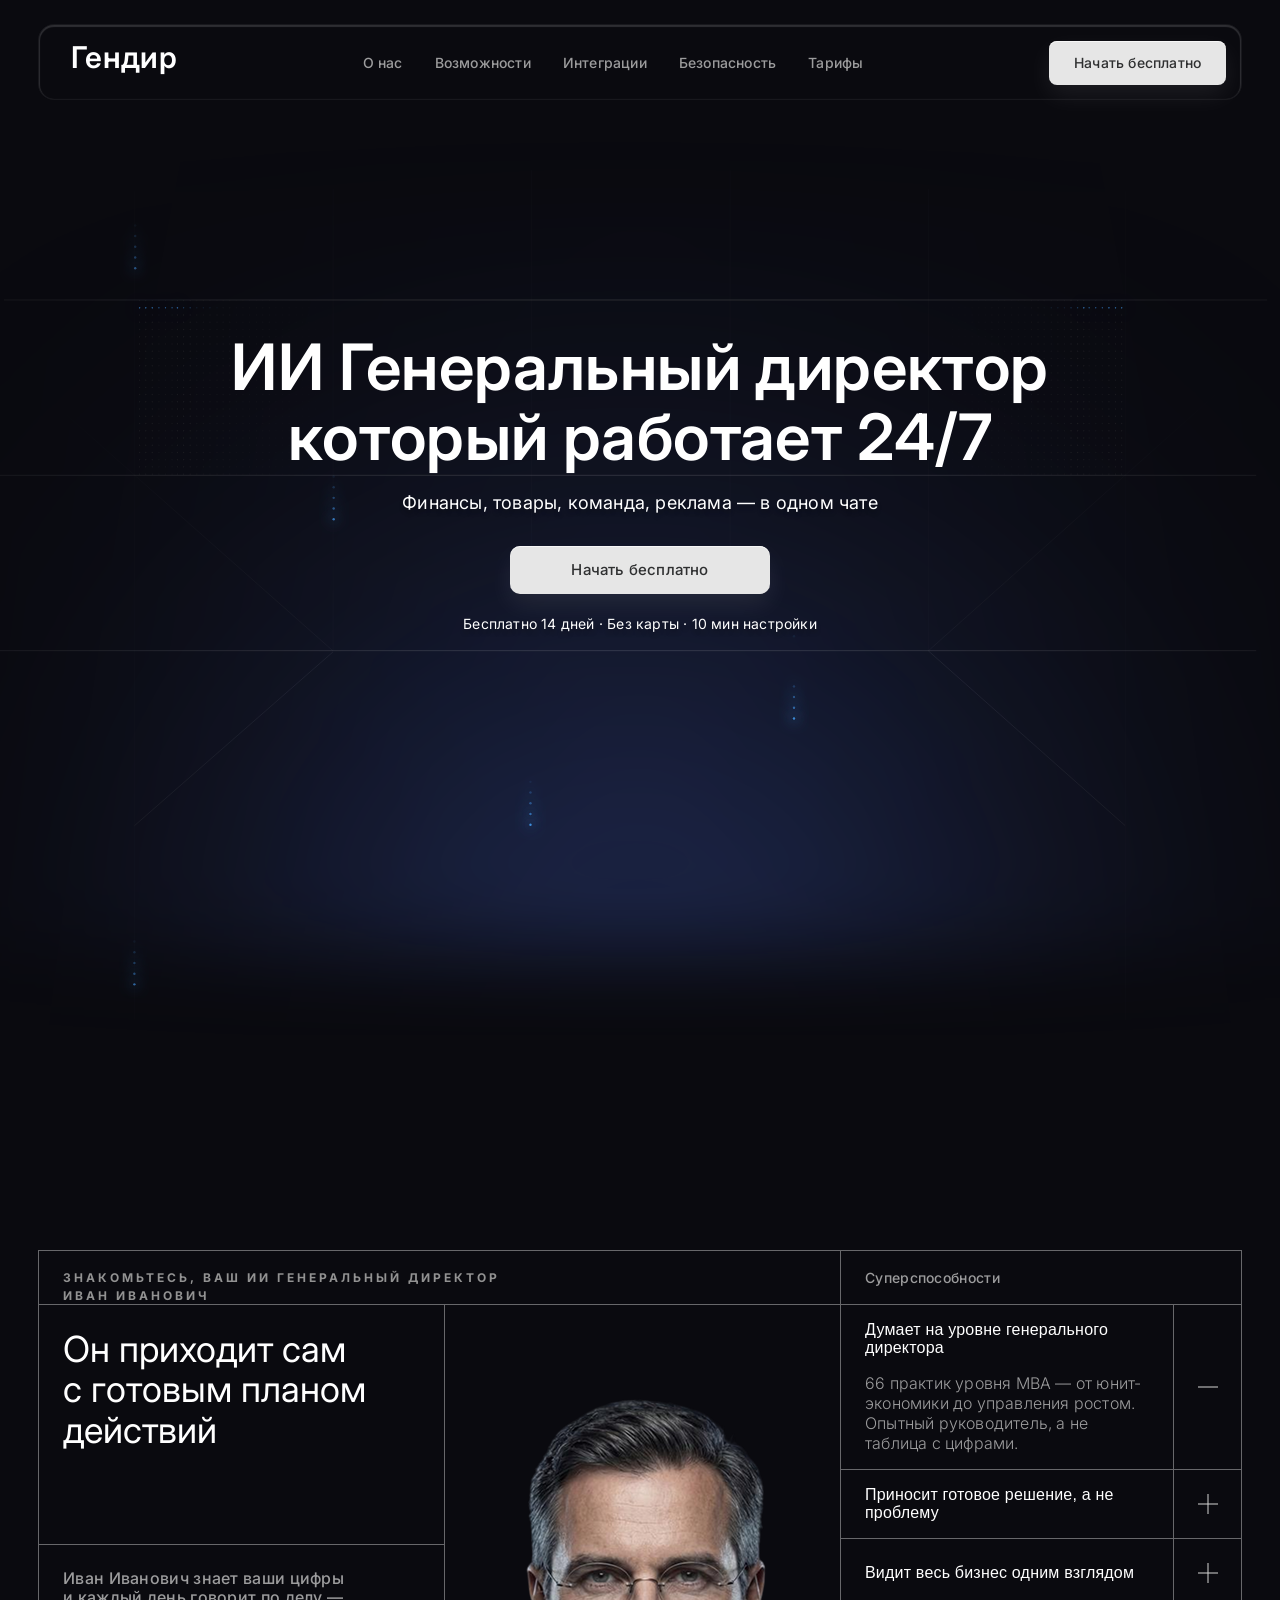
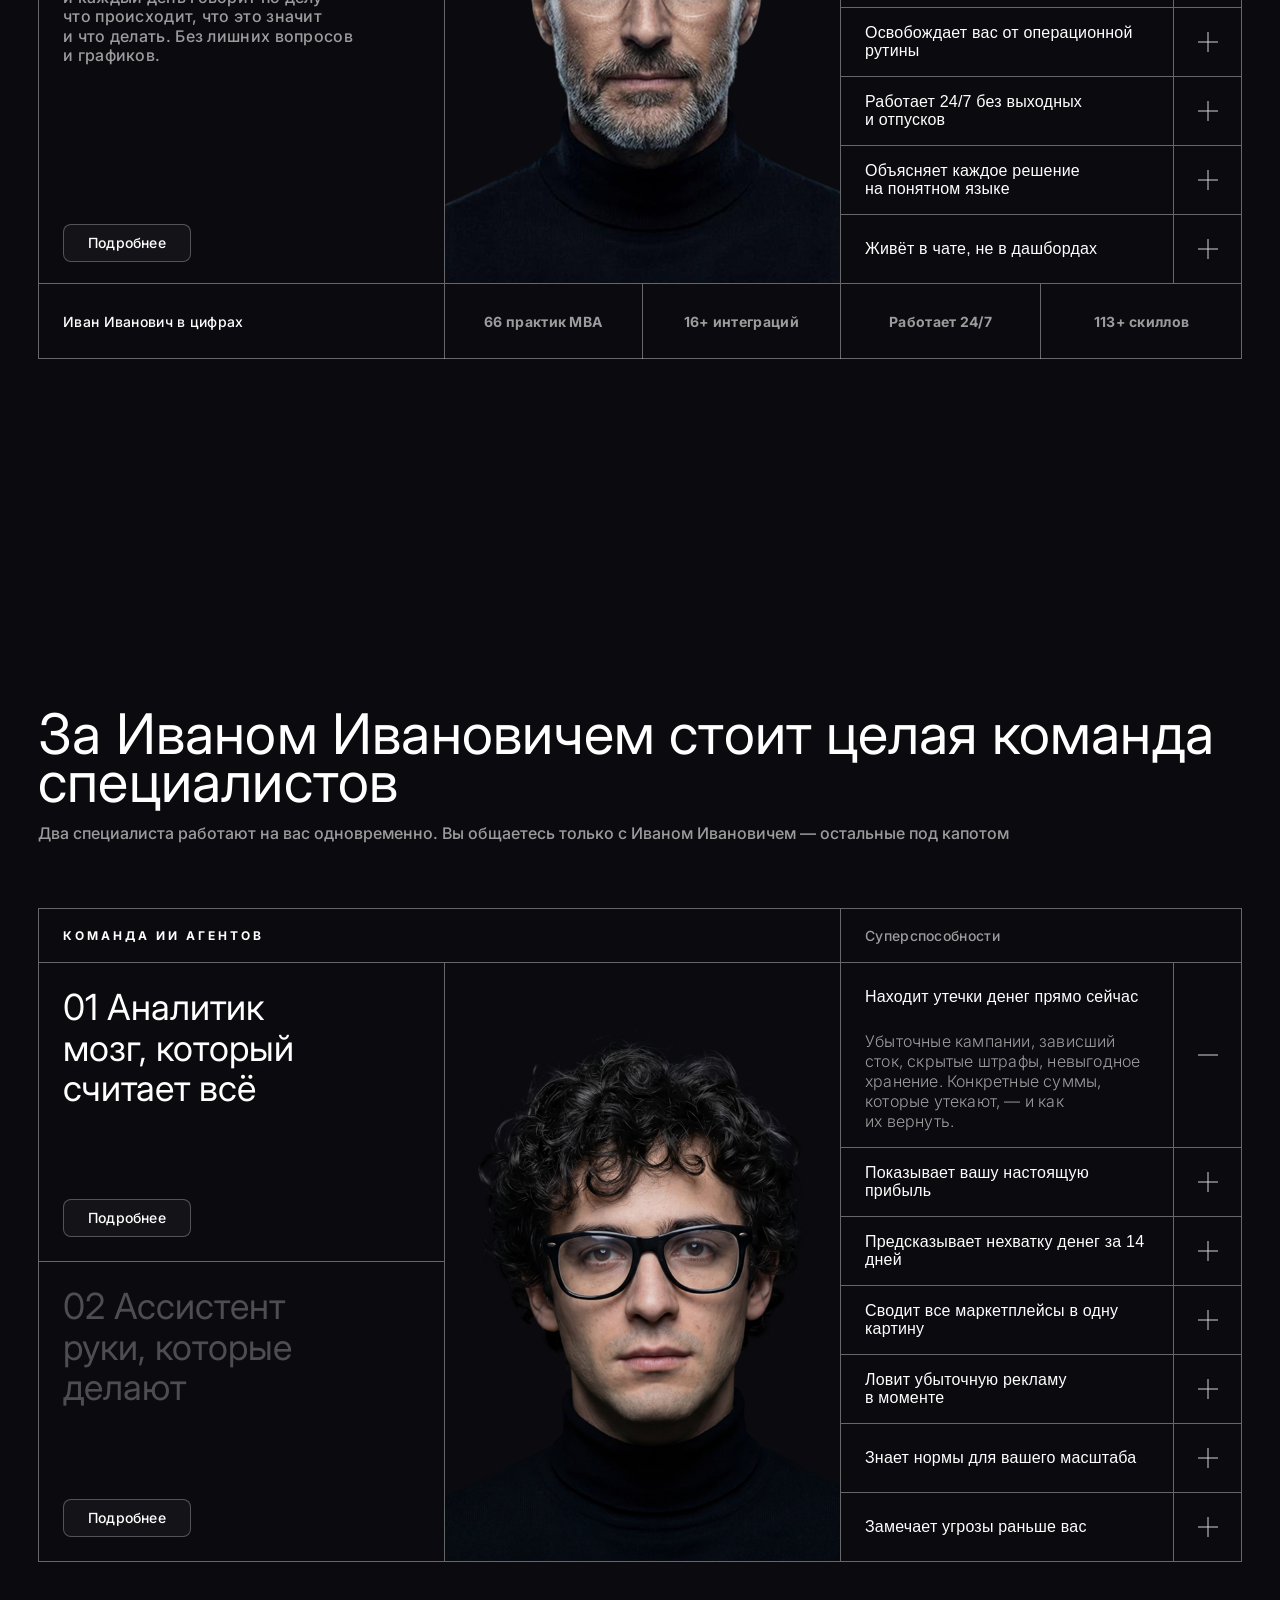
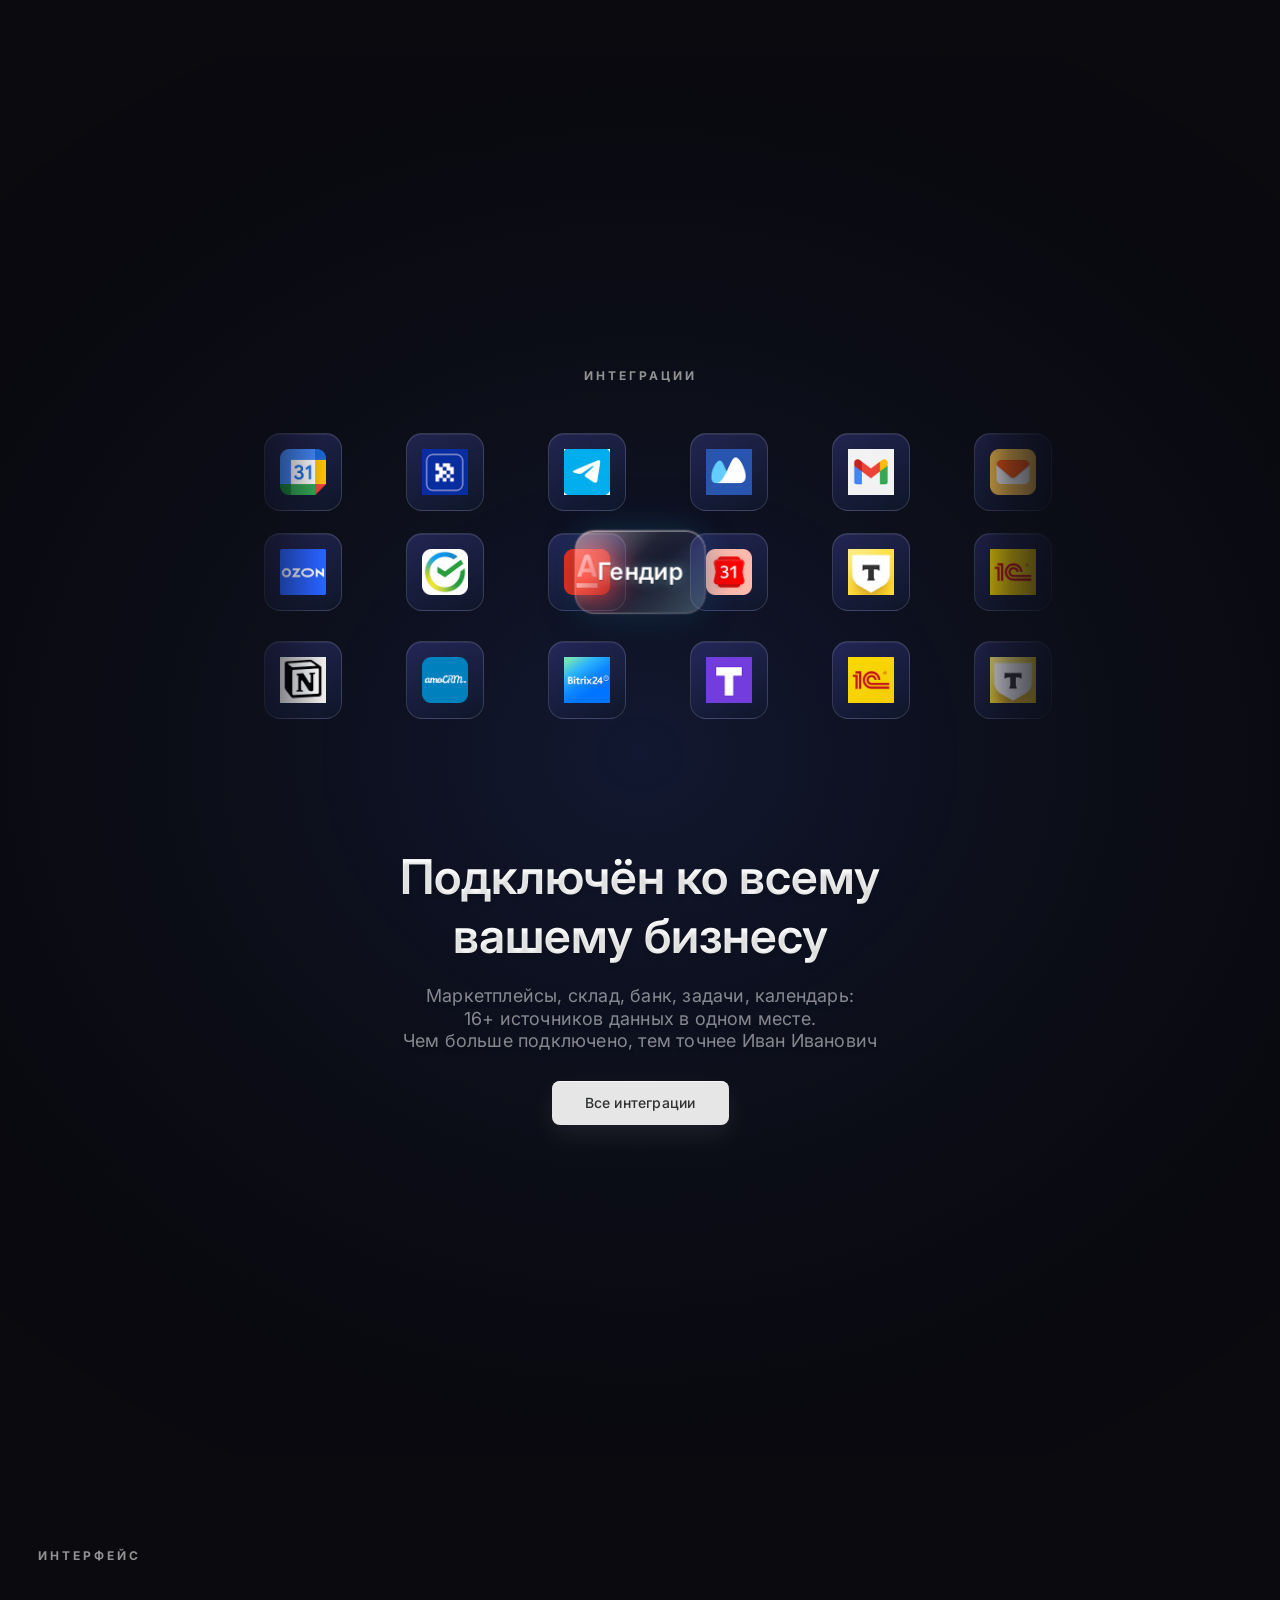
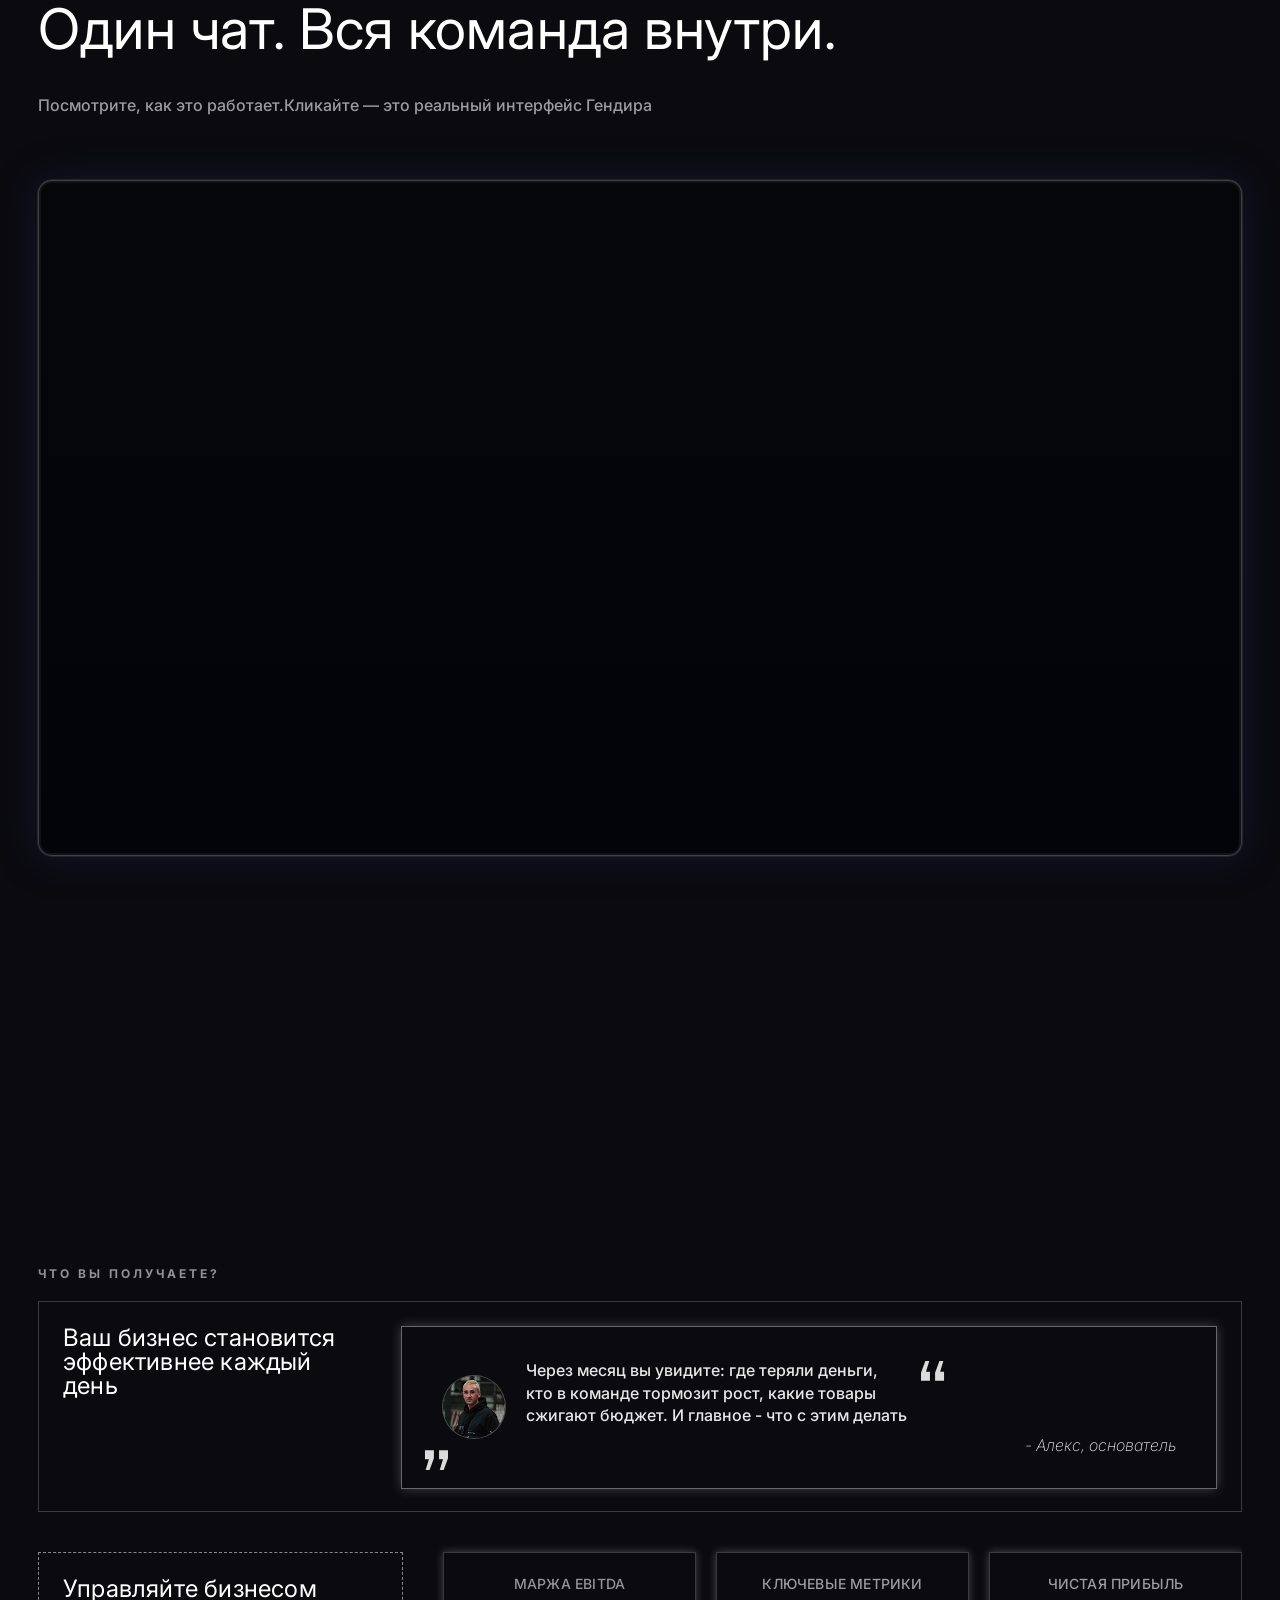
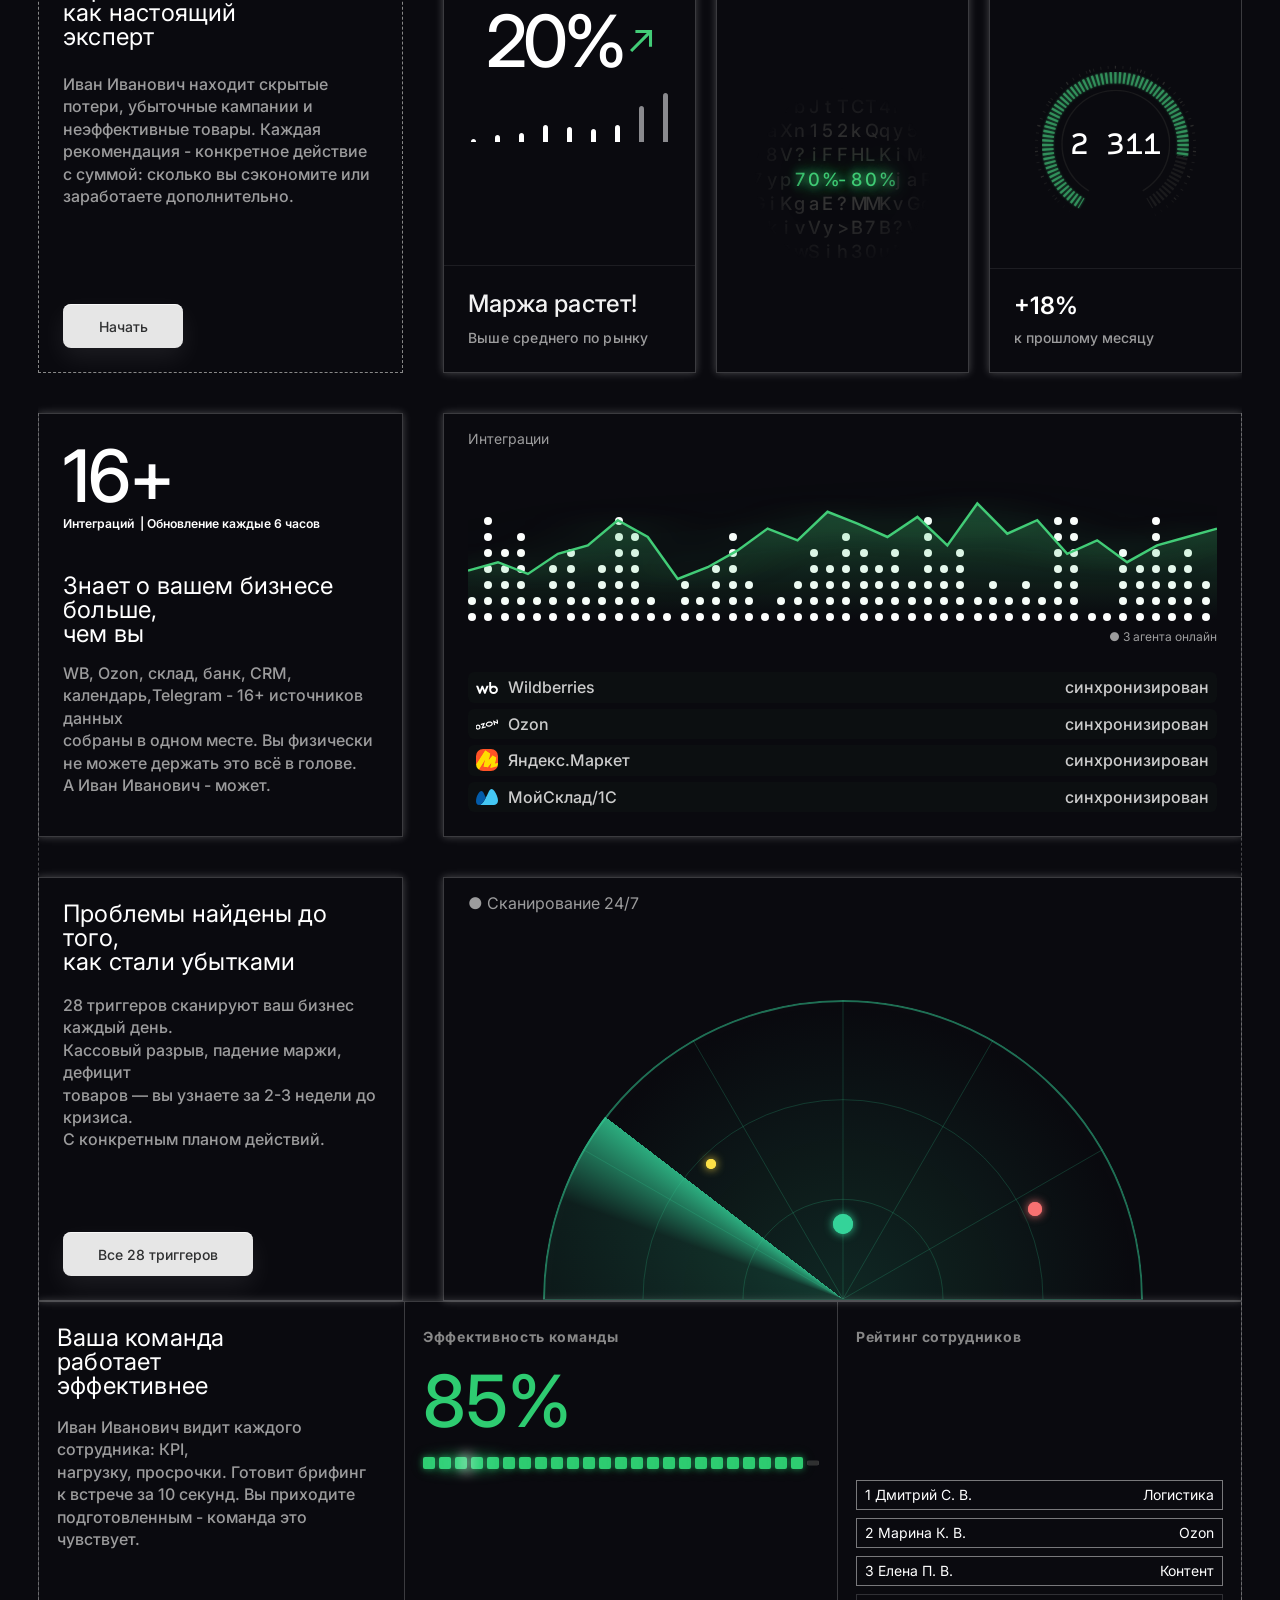
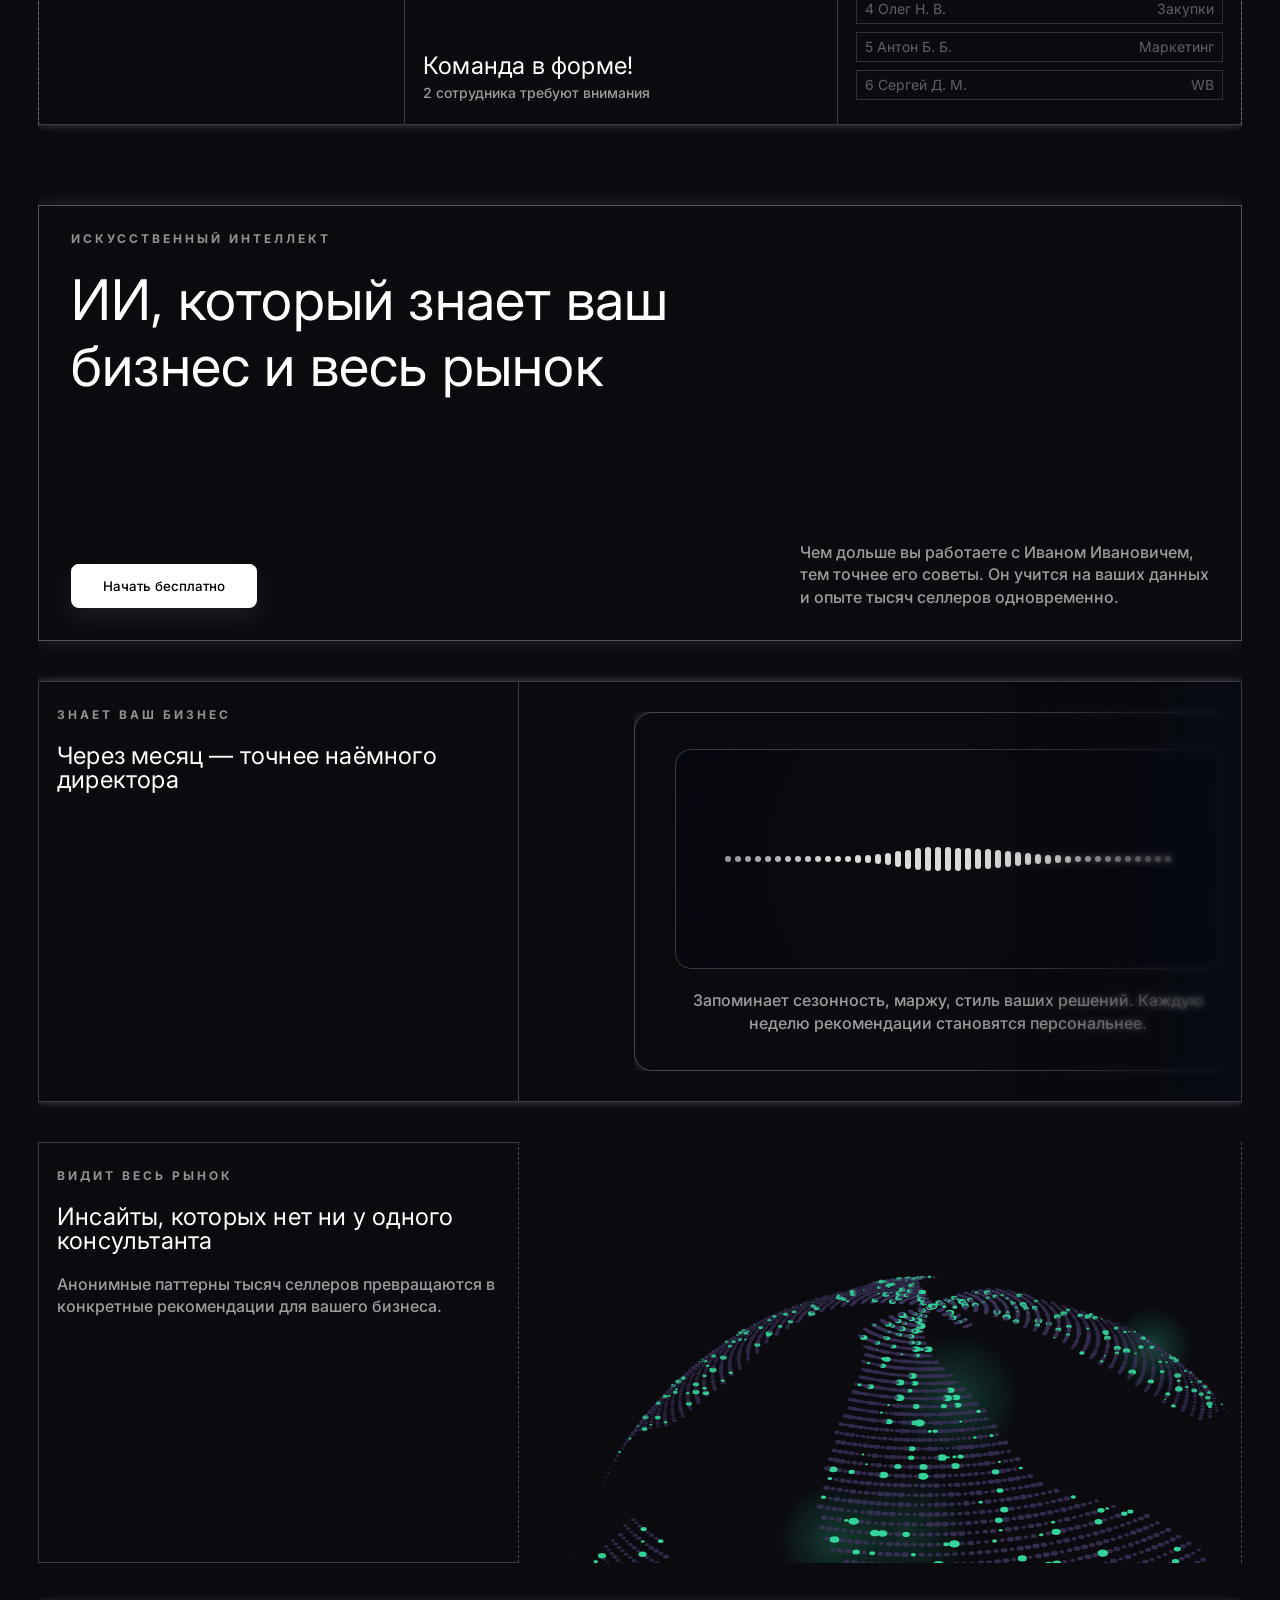
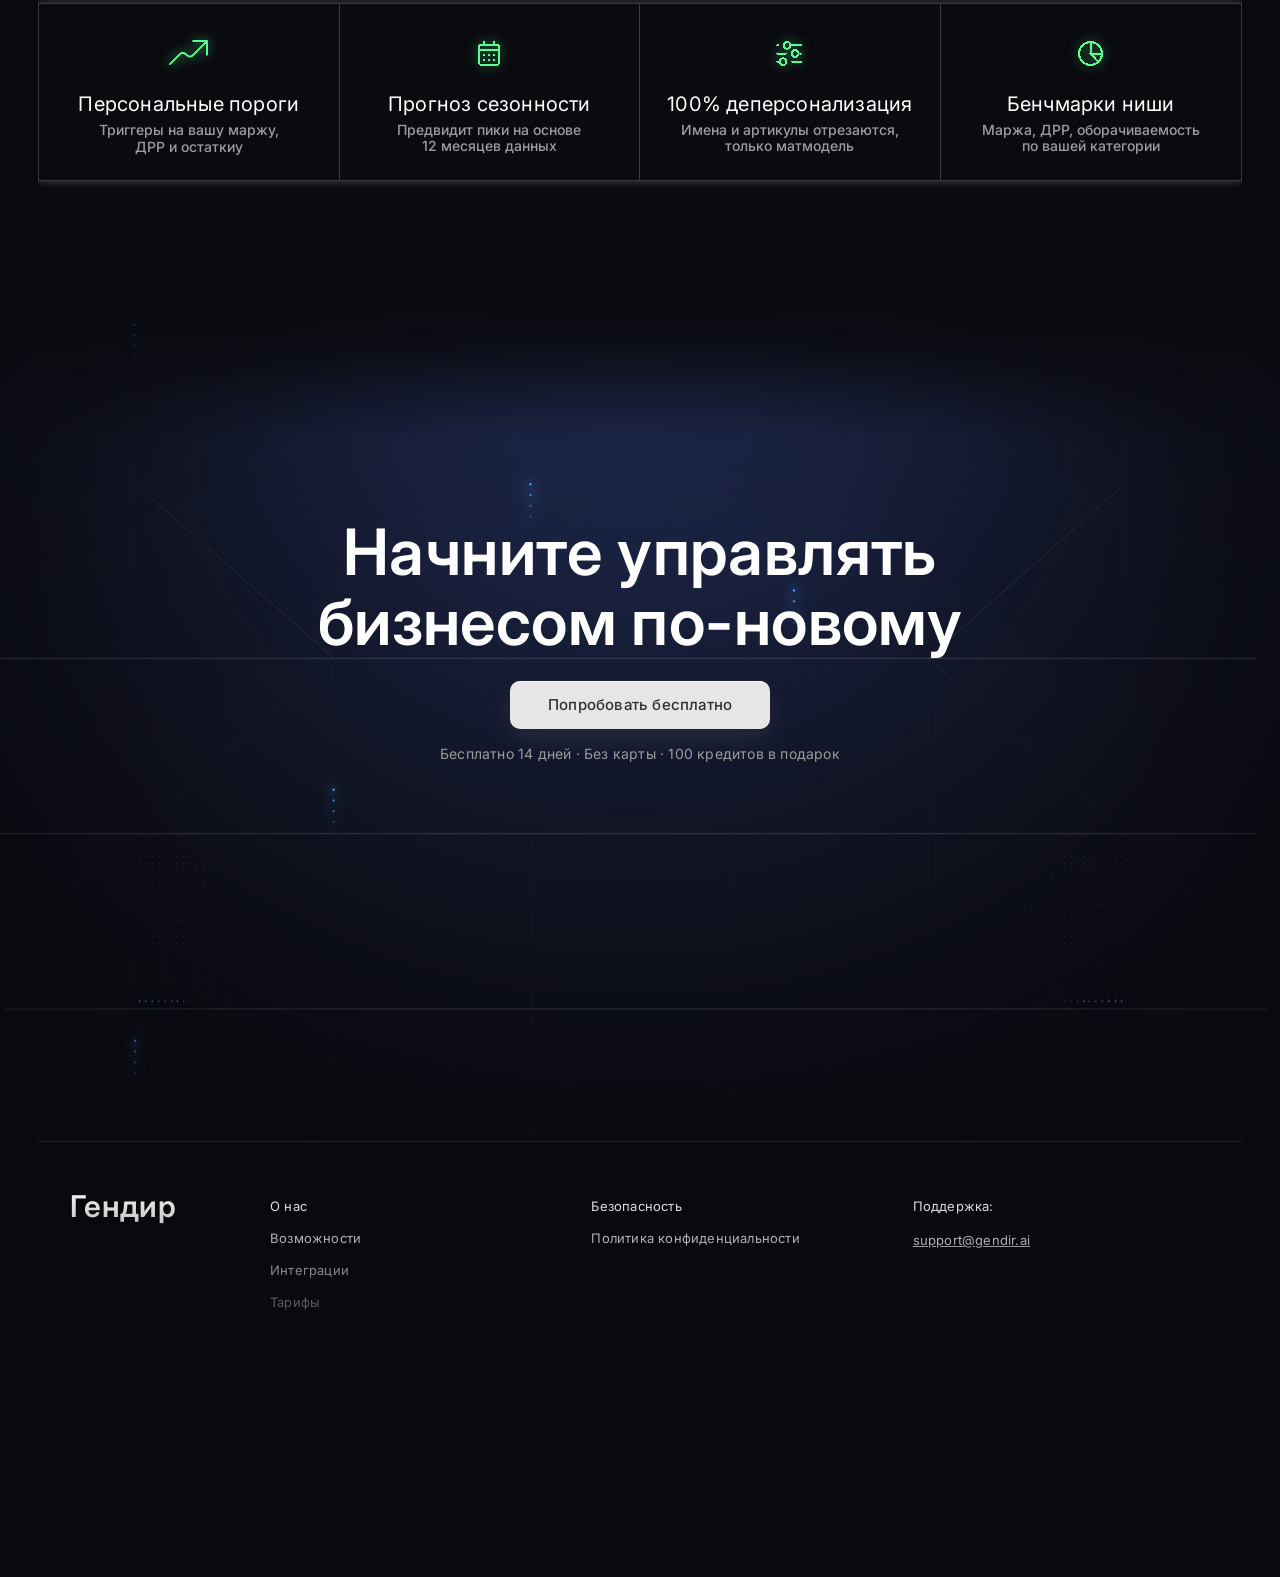
==== commit ff26c9bc: "Polish mobile hero and footer background behavior. Align final hero background layering and breakpoi" ====
--- a/index.html
+++ b/index.html
@@ -45,11 +45,14 @@
 
     <section class="hero hero--primary" data-hero-agent="ivan">
       <div class="hero-grid">
-        <p class="top-intro">ЗНАКОМЬТЕСЬ, ВАШ ИИ ГЕНЕРАЛЬНЫЙ ДИРЕКТОР — ИВАН ИВАНОВИЧ</p>
+        <p class="top-intro">ЗНАКОМЬТЕСЬ, ВАШ ИИ ГЕНЕРАЛЬНЫЙ ДИРЕКТОР <br>ИВАН ИВАНОВИЧ</p>
 
         <div class="left-column">
           <div class="lead-box">
             <h1>Он приходит сам<br />с&nbsp;готовым планом<br />действий</h1>
+          </div>
+          <div class="hero-offer-mobile">
+            <p>Он приходит сам.<br />С готовым планом действий</p>
           </div>
           <div class="about-box">
             <p>
@@ -242,7 +245,7 @@
         остальные под капотом
       </p>
 
-      <section class="hero hero--agents" data-agent-switch data-active-agent="analyst">
+      <section class="hero hero--agents is-mobile-activated" data-agent-switch data-active-agent="analyst">
         <div class="hero-grid">
           <p class="top-intro">КОМАНДА ИИ АГЕНТОВ</p>
 
@@ -572,13 +575,6 @@
           </div>
         </div>
       </section>
-    </section>
-
-    <section class="chat-section">
-      <p class="team-kicker">ИНТЕРФЕЙС</p>
-      <h2 class="team-title">Один чат. Вся команда внутри.</h2>
-      <p class="team-text">Посмотрите, как это работает. Кликните — это реальный интерфейс Гендира</p>
-      <div class="chat-preview" aria-label="Превью интерфейса Гендира"></div>
     </section>
 
     <section class="integ-section">
@@ -655,6 +651,13 @@
       </div>
     </section>
 
+    <section class="chat-section">
+      <p class="team-kicker">ИНТЕРФЕЙС</p>
+      <h2 class="team-title">Один чат.<br class="chat-mobile-break" /> Вся команда внутри.</h2>
+      <p class="team-text">Посмотрите, как это работает.<br class="chat-mobile-break" />Кликайте — это реальный интерфейс Гендира</p>
+      <div class="chat-preview" aria-label="Превью интерфейса Гендира"></div>
+    </section>
+
     <section class="external-block">
       <iframe src="block-bottom.html" class="external-block__frame" title="Дополнительный блок"></iframe>
     </section>
--- a/styles.css
+++ b/styles.css
@@ -430,9 +430,11 @@
   min-height: 760px;
   position: relative;
   overflow: visible;
+  isolation: isolate;
   background: transparent;
 }
 
+/* Тот же back.svg и маска, что у .main-hero::before, но отражение по вертикали */
 .final-hero::before {
   content: "";
   position: absolute;
@@ -441,8 +443,8 @@
   left: -360px;
   right: -360px;
   background: url("img/hero/back.svg") center top / 1600px auto no-repeat;
-  transform: rotate(180deg);
-  transform-origin: center;
+  transform: scaleY(-1);
+  transform-origin: center center;
   -webkit-mask-image: radial-gradient(
     ellipse 58% 72% at 50% 58%,
     #000 22%,
@@ -460,7 +462,26 @@
     rgba(0, 0, 0, 0) 100%
   );
   pointer-events: none;
-  z-index: -1;
+  z-index: 0;
+}
+
+/* Зеркально к .main-hero::after: затемнение сверху блока */
+.final-hero::after {
+  content: "";
+  position: absolute;
+  left: 0;
+  right: 0;
+  top: -1px;
+  bottom: auto;
+  height: 180px;
+  background: linear-gradient(
+    to top,
+    rgba(10, 10, 15, 0) 0%,
+    rgba(10, 10, 15, 0.55) 55%,
+    #0a0a0f 100%
+  );
+  pointer-events: none;
+  z-index: 1;
 }
 
 
@@ -520,6 +541,11 @@
   grid-template-columns: 176px 1fr 1fr 1fr;
   gap: 24px;
   border-top: 0.5px solid rgba(255, 255, 255, 0.1);
+}
+.site-footer::before,
+.site-footer::after {
+  content: none;
+  display: none;
 }
 
 .site-footer__brand {
@@ -638,6 +664,10 @@
   font-style: normal;
   font-weight: 500;
   line-height: 22.4px;
+}
+
+.chat-mobile-break {
+  display: none;
 }
 
 .chat-preview {
@@ -1032,6 +1062,10 @@
   grid-template-rows: 240px 284px;
 }
 
+.hero-offer-mobile {
+  display: none;
+}
+
 .lead-box {
   border-bottom: 0.2px solid rgba(255, 255, 255, 0.38);
   padding: 24px;
@@ -1463,15 +1497,21 @@
     0 0 14px rgba(255, 255, 255, 0.2);
 }
 
-/* =========================================================
-   MOBILE ADAPTATION (<=768px, designed for 375px)
-   ========================================================= */
+
 @media (max-width: 768px) {
+  :root {
+    --hero-mobile-bg-x: -76px;
+    --hero-mobile-bg-y: 100px;
+    --final-hero-mobile-bg-x: -76px;
+    --final-hero-mobile-bg-y: 100px;
+  }
+ 
   html,
   body {
     width: 100%;
     max-width: 100vw;
     overflow-x: hidden;
+    background: #0c1018;
   }
   body {
     display: block;
@@ -1623,16 +1663,19 @@
     padding-top: 0;
   }
   .main-hero::before {
-    left: -160px;
-    right: -160px;
+    left: 0;
+    right: 0;
     bottom: -140px;
+    background: url("img/hero/heromobile/hero_mobile.png") var(--hero-mobile-bg-x) var(--hero-mobile-bg-y) / 136% auto no-repeat;
+    -webkit-mask-image: none;
+    mask-image: none;
+    filter: none;
   }
   .main-hero::after {
     height: 100px;
   }
   .main-hero__content {
-    padding-top: 96px;
-    padding-bottom: 48px;
+    padding-top: 154px;
   }
   .main-hero__title {
     font-size: 24px;
@@ -1722,6 +1765,26 @@
     display: none;
   }
 
+  .hero--primary .hero-offer-mobile {
+    display: flex;
+    width: 100%;
+    padding: 23px 16px;
+    align-items: center;
+    gap: 10px;
+    border: 0.2px solid #fff;
+    border-top: none;
+    margin: 0;
+  }
+  .hero--primary .hero-offer-mobile p {
+    margin: 0;
+    color: #fff;
+    font-family: Inter, sans-serif;
+    font-size: 24px;
+    font-style: normal;
+    font-weight: 400;
+    line-height: 100%;
+  }
+
   .hero--primary .about-box {
     width: 100%;
     height: auto;
@@ -1734,7 +1797,9 @@
     border-top: none;
     margin: 0;
   }
-
+  .final-hero {
+    margin-top: 120px;
+  }
   .hero--primary .about-box p {
     font-family: Inter, sans-serif;
     font-size: 12px;
@@ -1752,15 +1817,16 @@
   .hero--primary .image-box {
     display: flex;
     width: 100%;
-    height: 436px;
+    height: 220px;
     padding-top: 10px;
     justify-content: center;
     align-items: flex-end;
     gap: 8.684px;
     border: 0.2px solid #fff;
     border-top: none;
-    background-size: cover;
-    background-position: center 22%;
+    background-size: 60% auto;
+    background-position: center 60%;
+    background-repeat: no-repeat;
   }
 
   .hero--primary .hero-bottom {
@@ -1880,7 +1946,7 @@
     color: #fff;
     font-family: Inter, sans-serif;
     font-size: 12px;
-    padding-bottom: 16px;
+    padding-bottom: 32px;
     font-weight: 500;
     line-height: normal;
     letter-spacing: 0.179px;
@@ -1997,8 +2063,8 @@
 
   .agent-mobile-expand__photo {
     width: 100%;
-    height: 360px;
-    background-color: #0a0a0f;
+    height: 300px;
+    background-color: #0c1018;
     background-position: center top;
     background-size: contain;
     background-repeat: no-repeat;
@@ -2062,16 +2128,33 @@
     font-size: 28px;
     line-height: 1.12;
     min-height: 0;
-    padding-bottom: 24px;
+    padding-bottom: 16px;
   }
   .team-text {
     padding-bottom: 32px;
   }
+  .team-text {
+    margin: 0;
+    color: #9c9c9d;
+    font-family: Inter, sans-serif;
+    font-size: 12px;
+    font-style: normal;
+    font-weight: 500;
+    line-height: 22.4px;
+  }
+  .chat-section .team-kicker,
+  .chat-section .team-title,
+  .chat-section .team-text {
+    text-align: center;
+  }
+  .chat-mobile-break {
+    display: inline;
+  }
 
   .chat-preview {
     width: 100%;
-    height: auto;
-    aspect-ratio: 16 / 27;
+    height: 558px;
+    aspect-ratio: auto;
   }
 
   .anim-integ__caption--desktop,
@@ -2119,6 +2202,10 @@
     width: 100%;
     max-width: 100%;
   }
+  .anim-integ__strip {
+    gap: 16px;
+    padding-right: 16px;
+  }
   .integ-section {
     position: relative;
     isolation: isolate;
@@ -2132,9 +2219,9 @@
     height: 84px;
     background: linear-gradient(
       180deg,
-      rgba(10, 10, 15, 0) 0%,
-      rgba(10, 10, 15, 0.52) 58%,
-      #0a0a0f 100%
+      rgba(12, 16, 24, 0) 0%,
+      rgba(12, 16, 24, 0.52) 58%,
+      #0c1018 100%
     );
     pointer-events: none;
     z-index: 1;
@@ -2164,9 +2251,17 @@
     background: transparent;
   }
   .final-hero::before {
-    left: -160px;
-    right: -160px;
+    top: 0;
+    left: -16px;
+    right: -16px;
     bottom: -140px;
+    background: url("img/hero/heromobile/hero_mobile.png")
+      var(--final-hero-mobile-bg-x) var(--final-hero-mobile-bg-y) / 136% auto no-repeat;
+    -webkit-mask-image: none;
+    mask-image: none;
+    filter: none;
+    transform: scaleY(-1);
+    transform-origin: center center;
     z-index: 0;
   }
   .final-hero::after {
@@ -2174,13 +2269,14 @@
     position: absolute;
     left: 0;
     right: 0;
-    bottom: -1px;
+    top: -1px;
+    bottom: auto;
     height: 100px;
     background: linear-gradient(
-      180deg,
-      rgba(10, 10, 15, 0) 0%,
-      rgba(10, 10, 15, 0.55) 55%,
-      #0a0a0f 100%
+      to top,
+      rgba(12, 16, 24, 0) 0%,
+      rgba(12, 16, 24, 0.55) 55%,
+      #0c1018 100%
     );
     pointer-events: none;
     z-index: 1;
@@ -2198,10 +2294,26 @@
     height: 140px;
     background: linear-gradient(
       180deg,
-      #0a0a0f 0%,
-      rgba(10, 10, 15, 0.82) 38%,
-      rgba(10, 10, 15, 0.42) 68%,
-      rgba(10, 10, 15, 0) 100%
+      #0c1018 0%,
+      rgba(12, 16, 24, 0.82) 38%,
+      rgba(12, 16, 24, 0.42) 68%,
+      rgba(12, 16, 24, 0) 100%
+    );
+    pointer-events: none;
+    z-index: 1;
+  }
+  .final-hero__content::after {
+    content: "";
+    position: absolute;
+    left: -16px;
+    right: -16px;
+    bottom: -24px;
+    height: 130px;
+    background: linear-gradient(
+      180deg,
+      rgba(12, 16, 24, 0) 0%,
+      rgba(12, 16, 24, 0.58) 52%,
+      #0c1018 100%
     );
     pointer-events: none;
     z-index: 1;
@@ -2225,14 +2337,25 @@
     width: 100%;
     min-height: 0;
     margin-top: 0;
-    padding: 14px 12px 32px;
+    padding:64px 12px 32px;
     grid-template-columns: minmax(0, 1fr) minmax(0, 1fr);
     grid-auto-rows: auto;
     column-gap: 28px;
     row-gap: 16px;
     border-top: none;
-    background: transparent;
+    background: #0c1018;
     box-shadow: none;
+    position: relative;
+    isolation: isolate;
+    overflow: hidden;
+  }
+  .site-footer::after {
+    content: none;
+    display: none;
+  }
+  .site-footer::before {
+    content: none;
+    display: none;
   }
   .site-footer__brand {
     grid-column: 1 / -1;
@@ -2278,3 +2401,37 @@
   }
 }
 
+
+
+@media (max-width: 430px) {
+  :root {
+    --hero-mobile-bg-x: -88px;
+    --hero-mobile-bg-y: 30px;
+    --final-hero-mobile-bg-x: -88px;
+    --final-hero-mobile-bg-y: 100px;
+  }
+}
+@media (max-width: 414px) {
+  :root {
+    --hero-mobile-bg-x: -84px;
+    --hero-mobile-bg-y: 43px;
+    --final-hero-mobile-bg-x: -88px;
+    --final-hero-mobile-bg-y: 100px;
+  }
+}
+@media (max-width: 390px) {
+  :root {
+    --hero-mobile-bg-x: -80px;
+    --hero-mobile-bg-y: 80px;
+    --final-hero-mobile-bg-x: -76px;
+    --final-hero-mobile-bg-y: 100px;
+  }
+}
+@media (max-width: 375px) {
+  :root {
+    --hero-mobile-bg-x: -76px;
+    --hero-mobile-bg-y: 100px;
+    --final-hero-mobile-bg-x: -76px;
+    --final-hero-mobile-bg-y: 100px;
+  }
+}
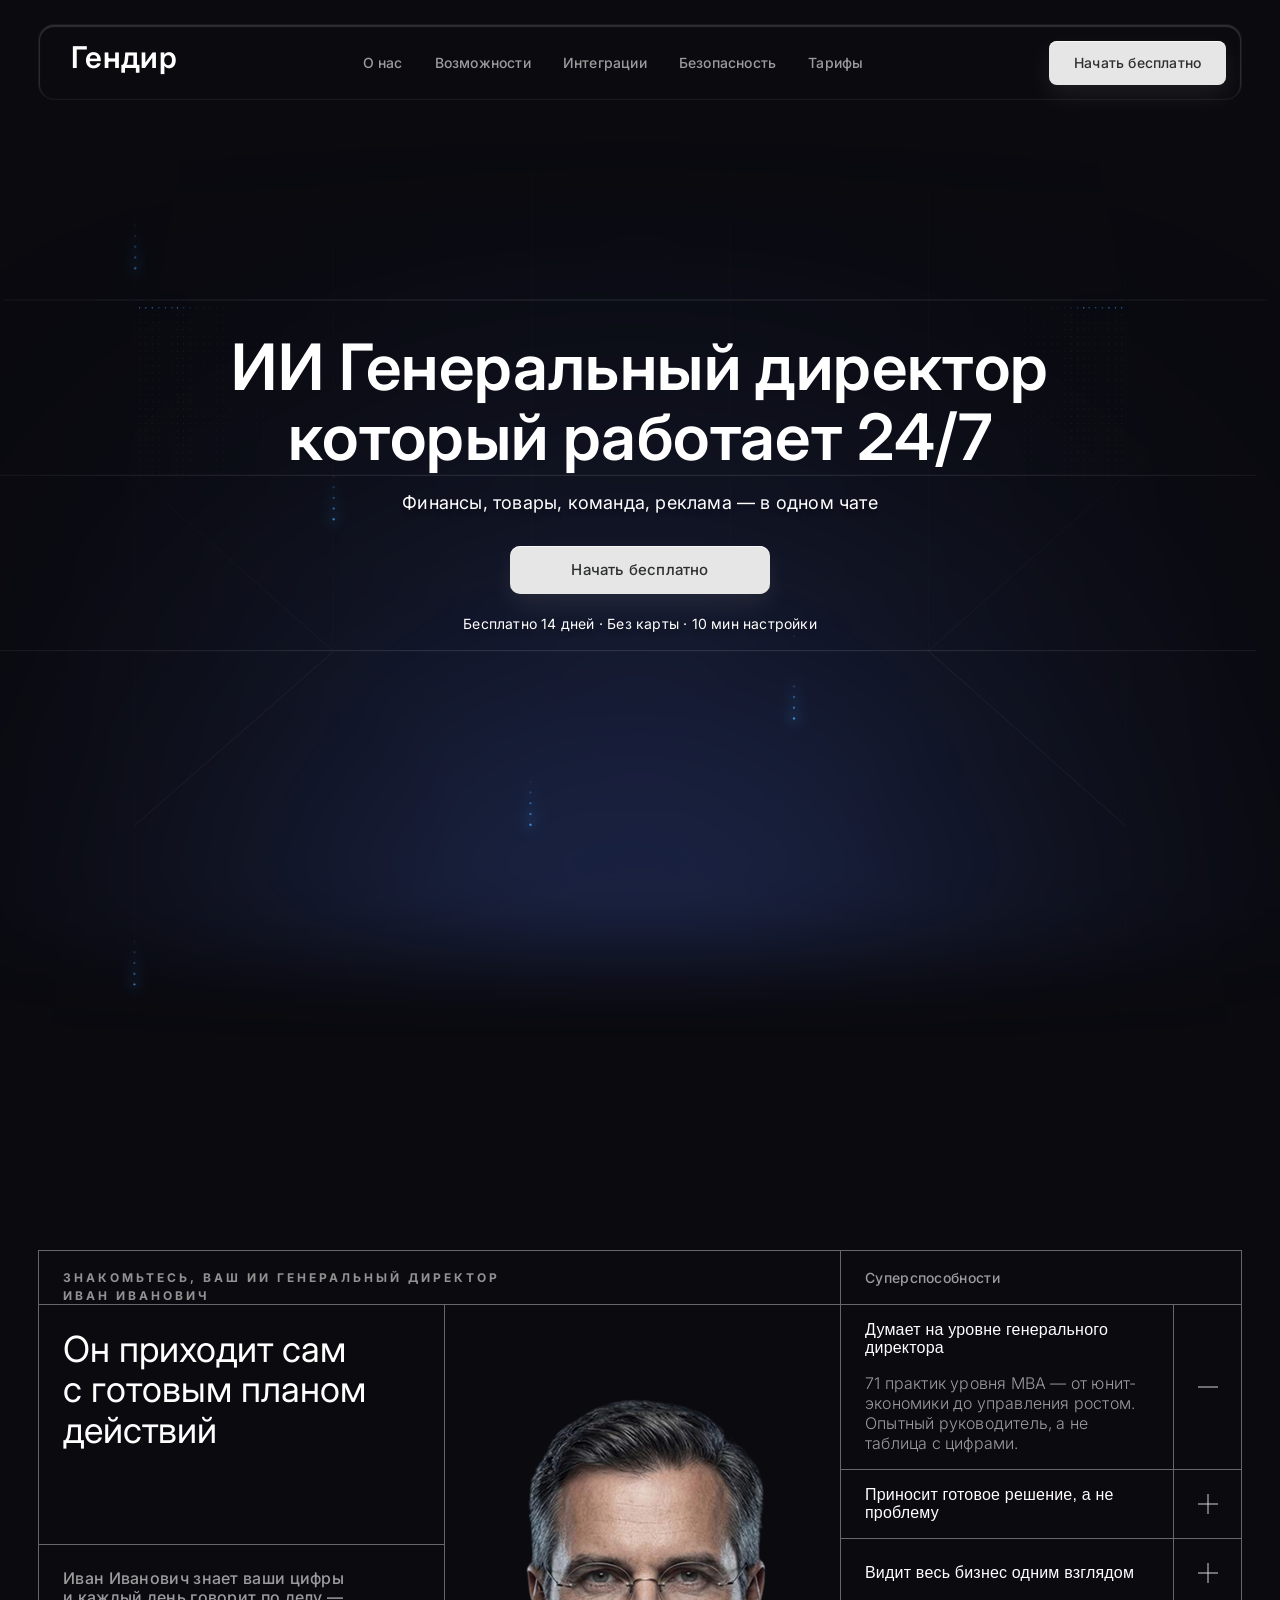
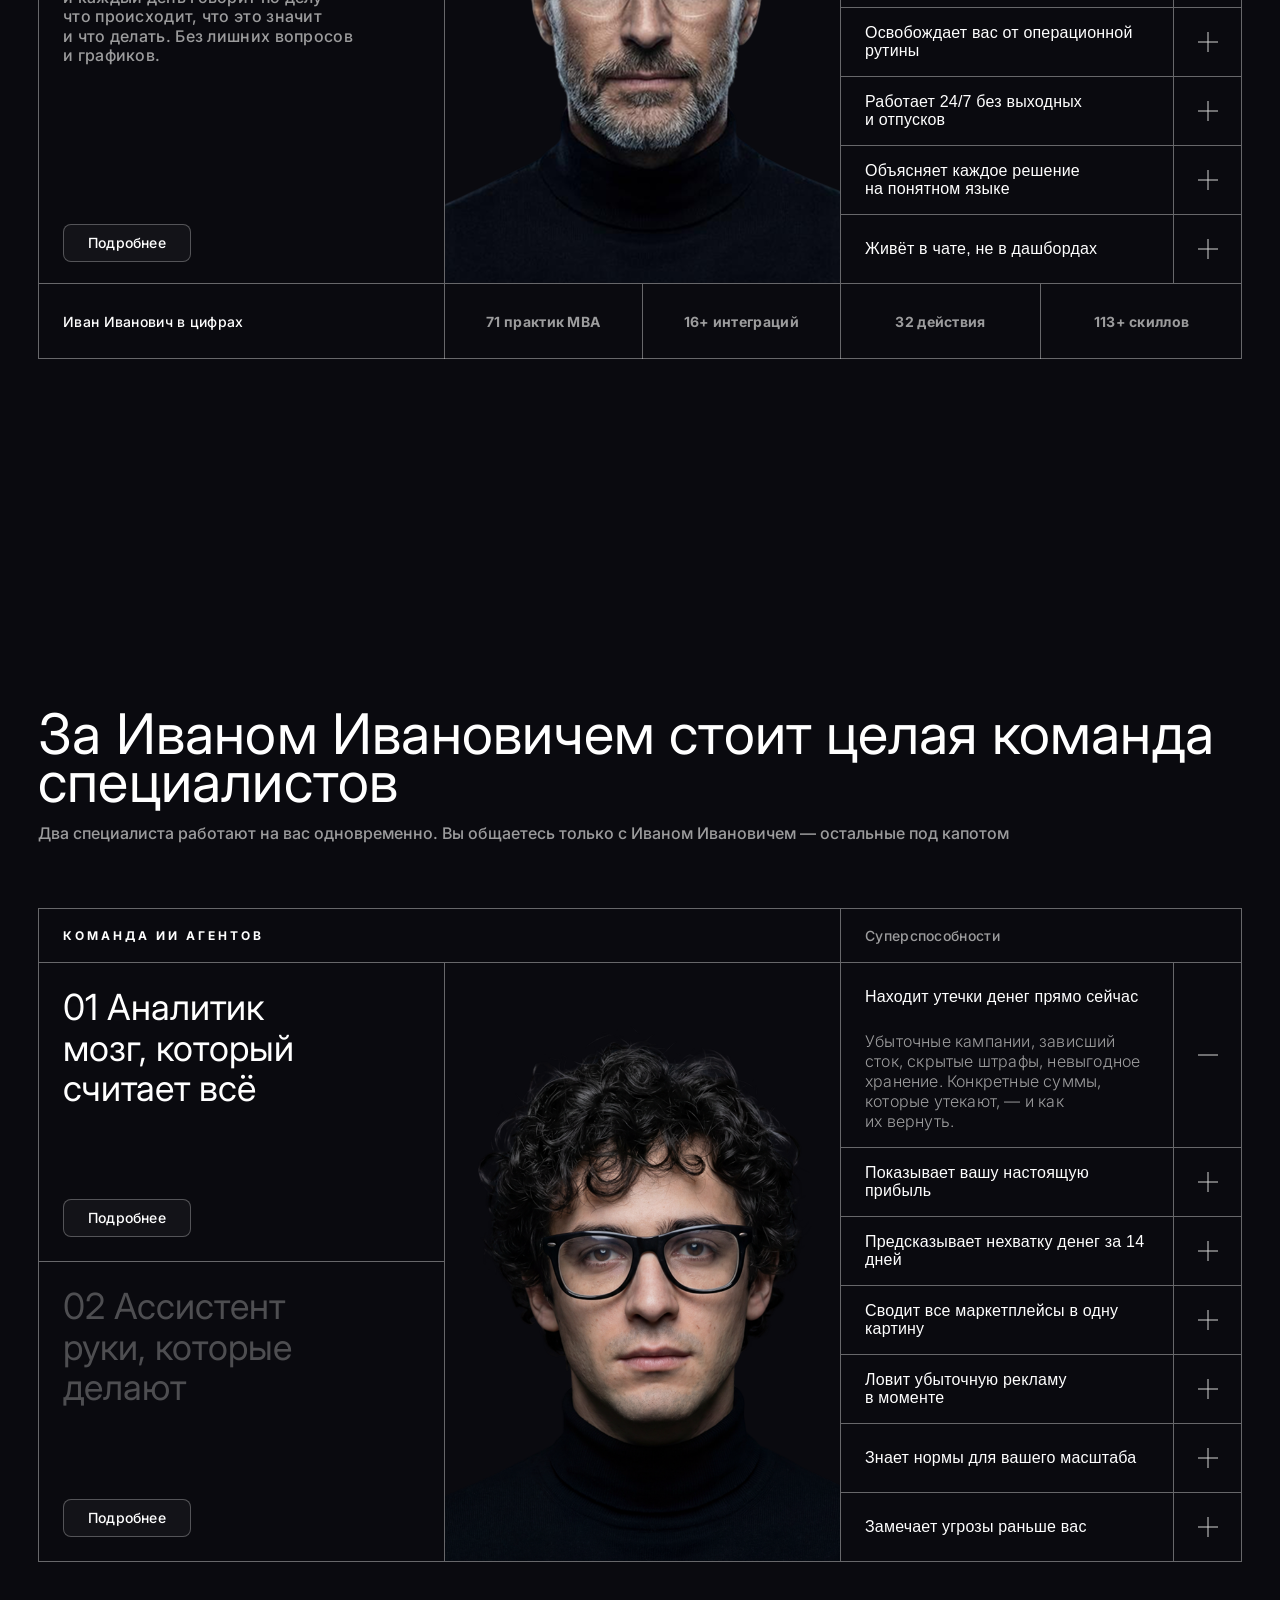
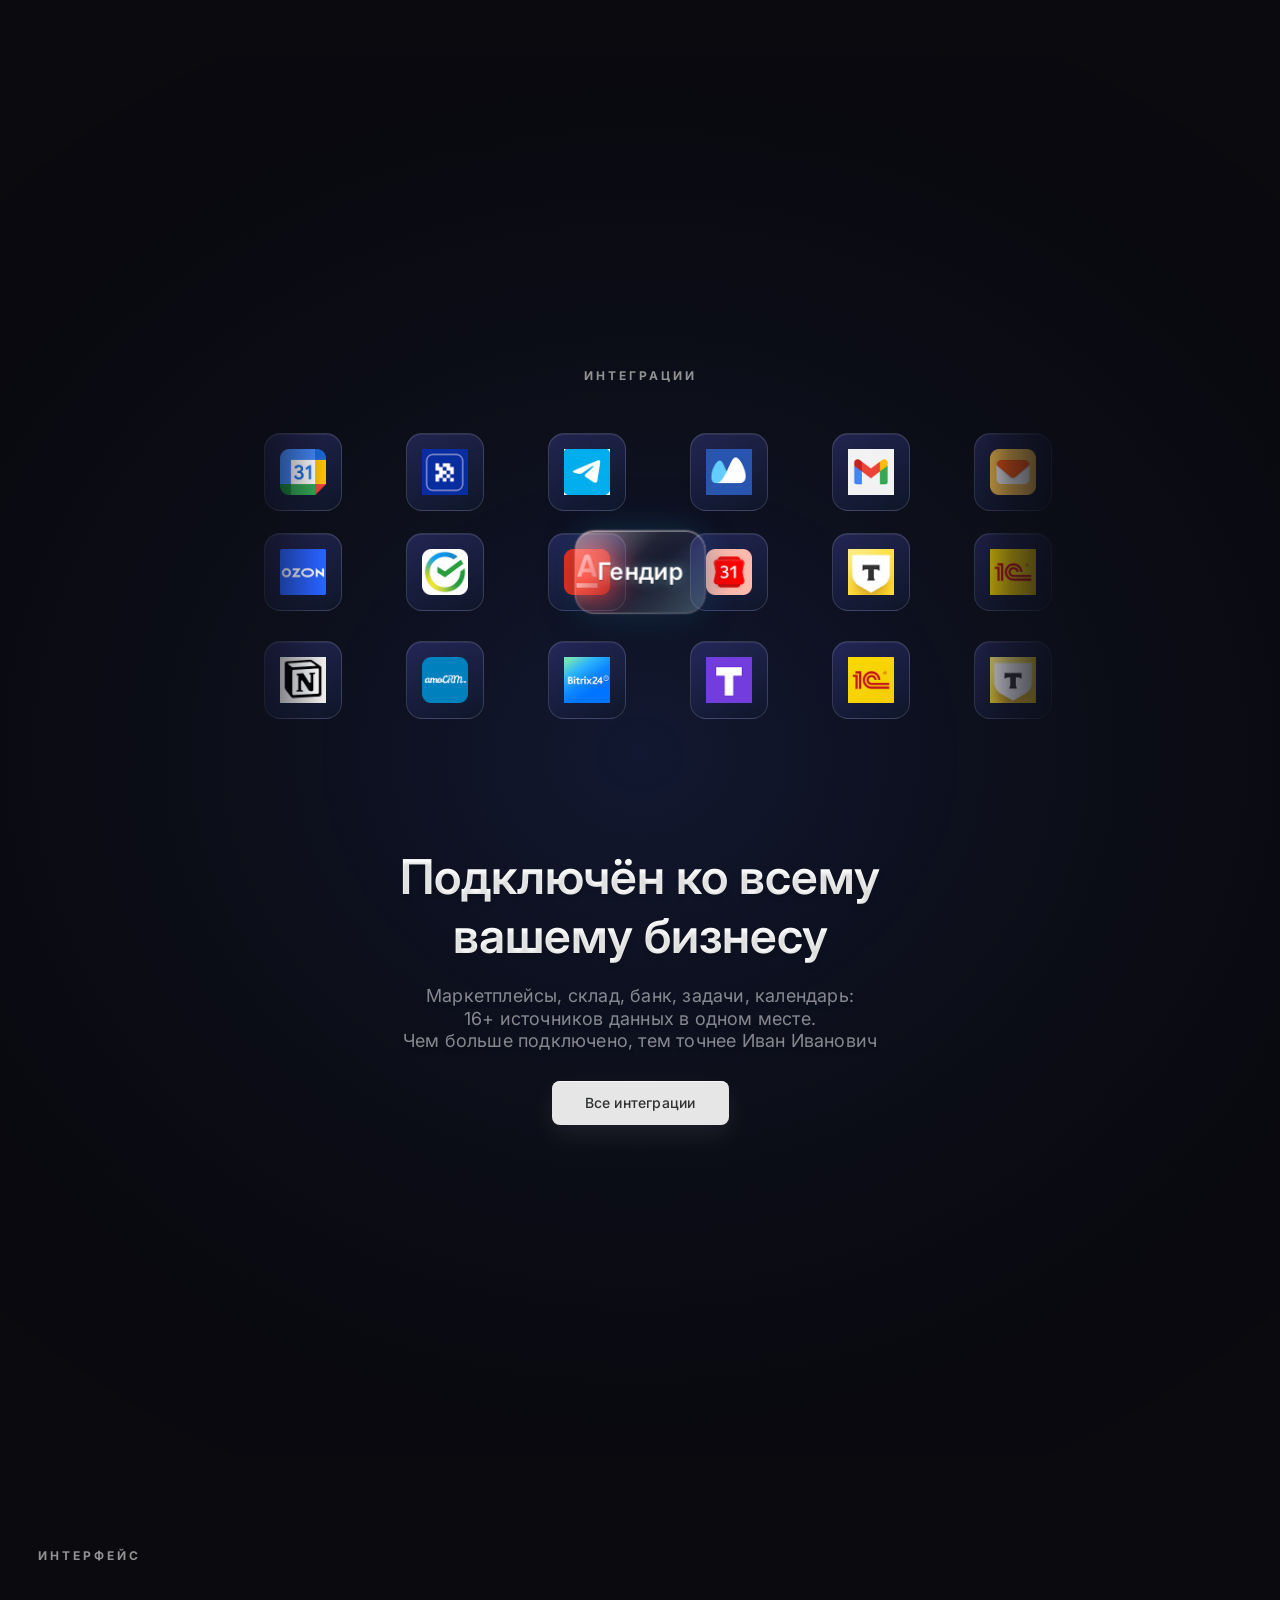
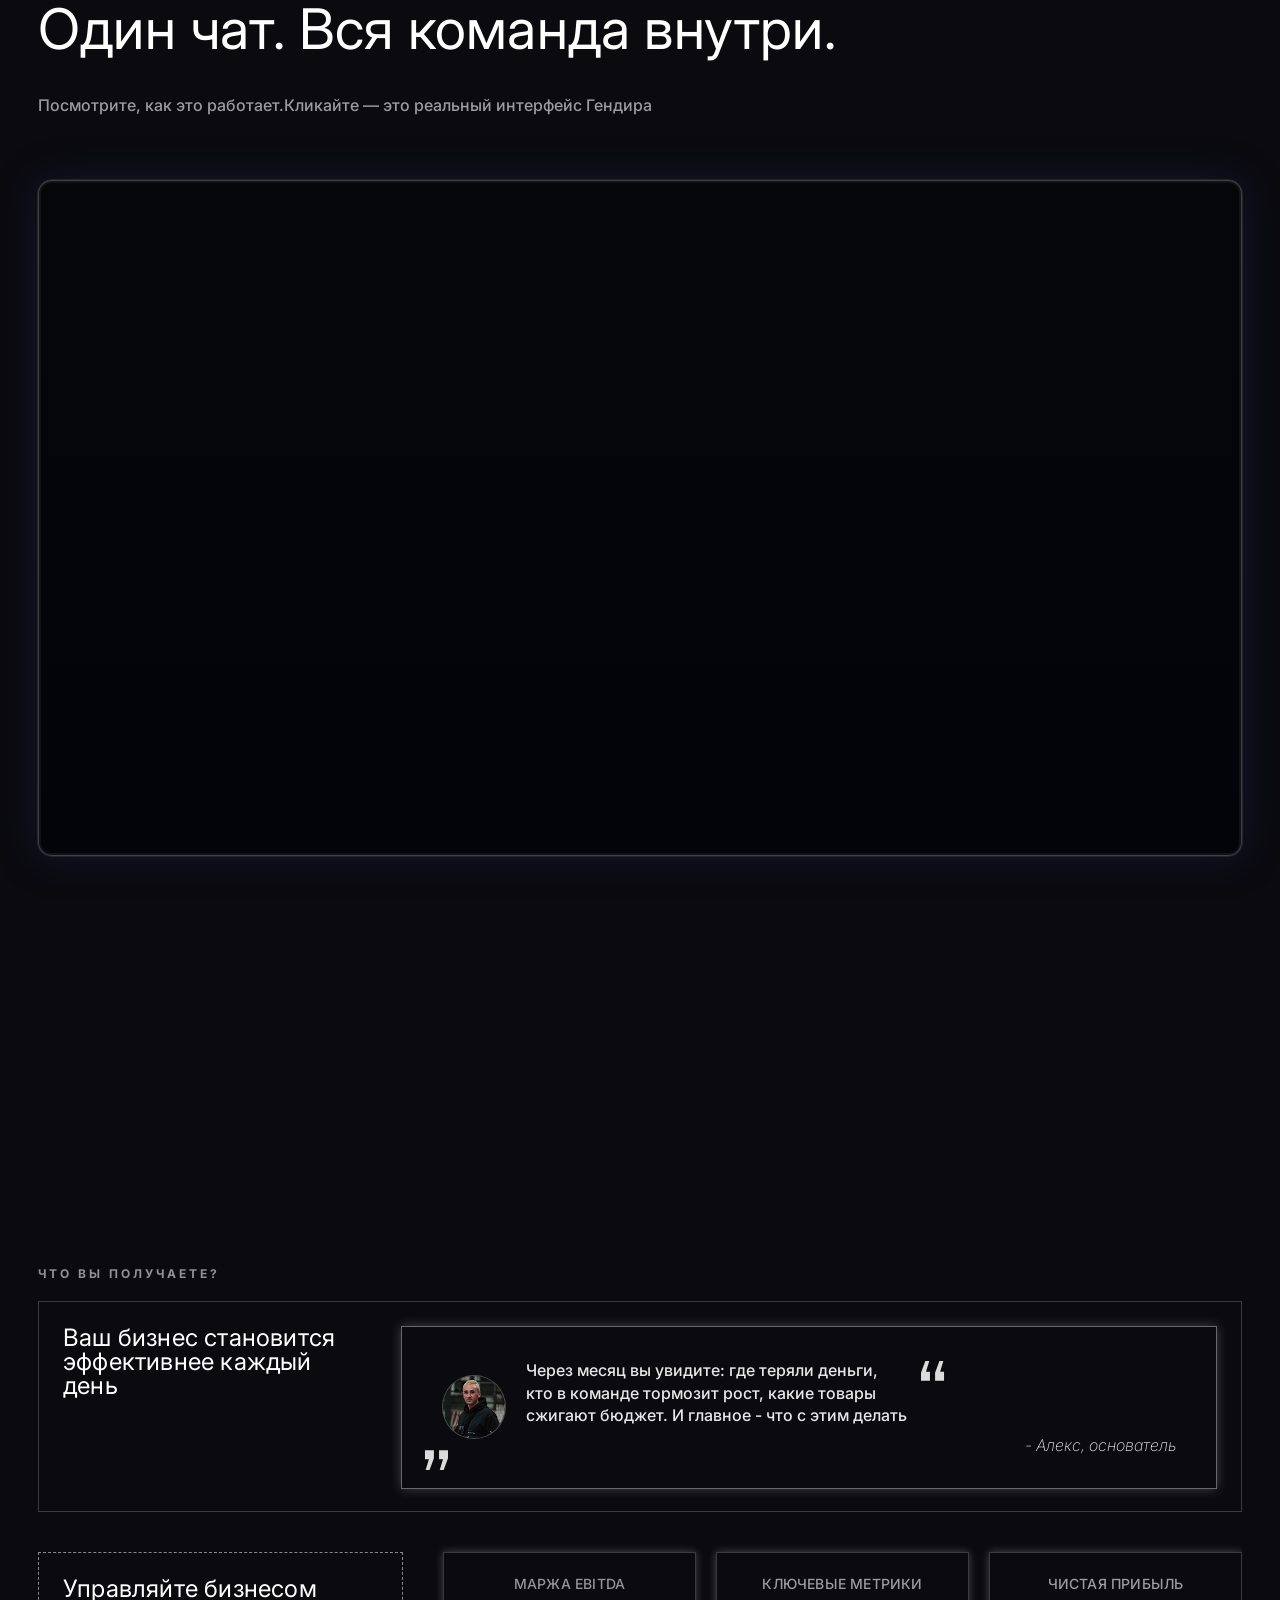
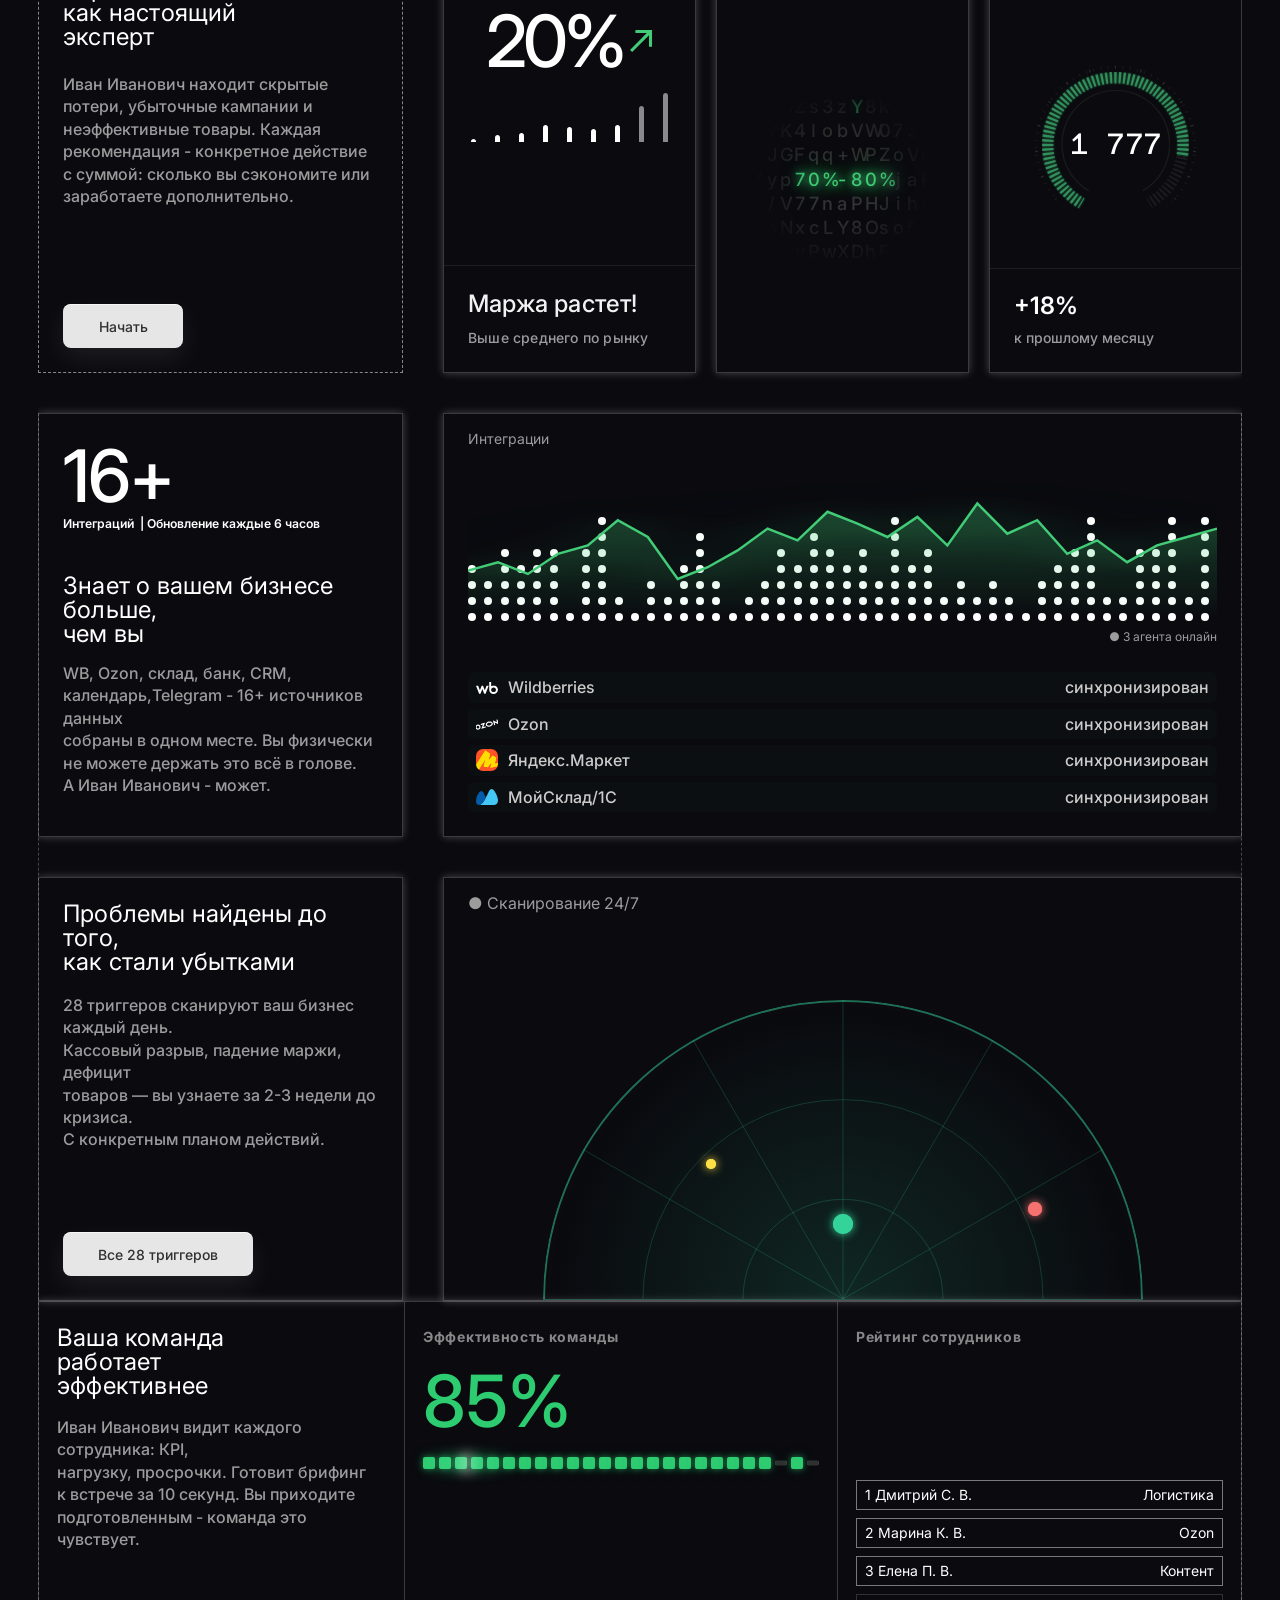
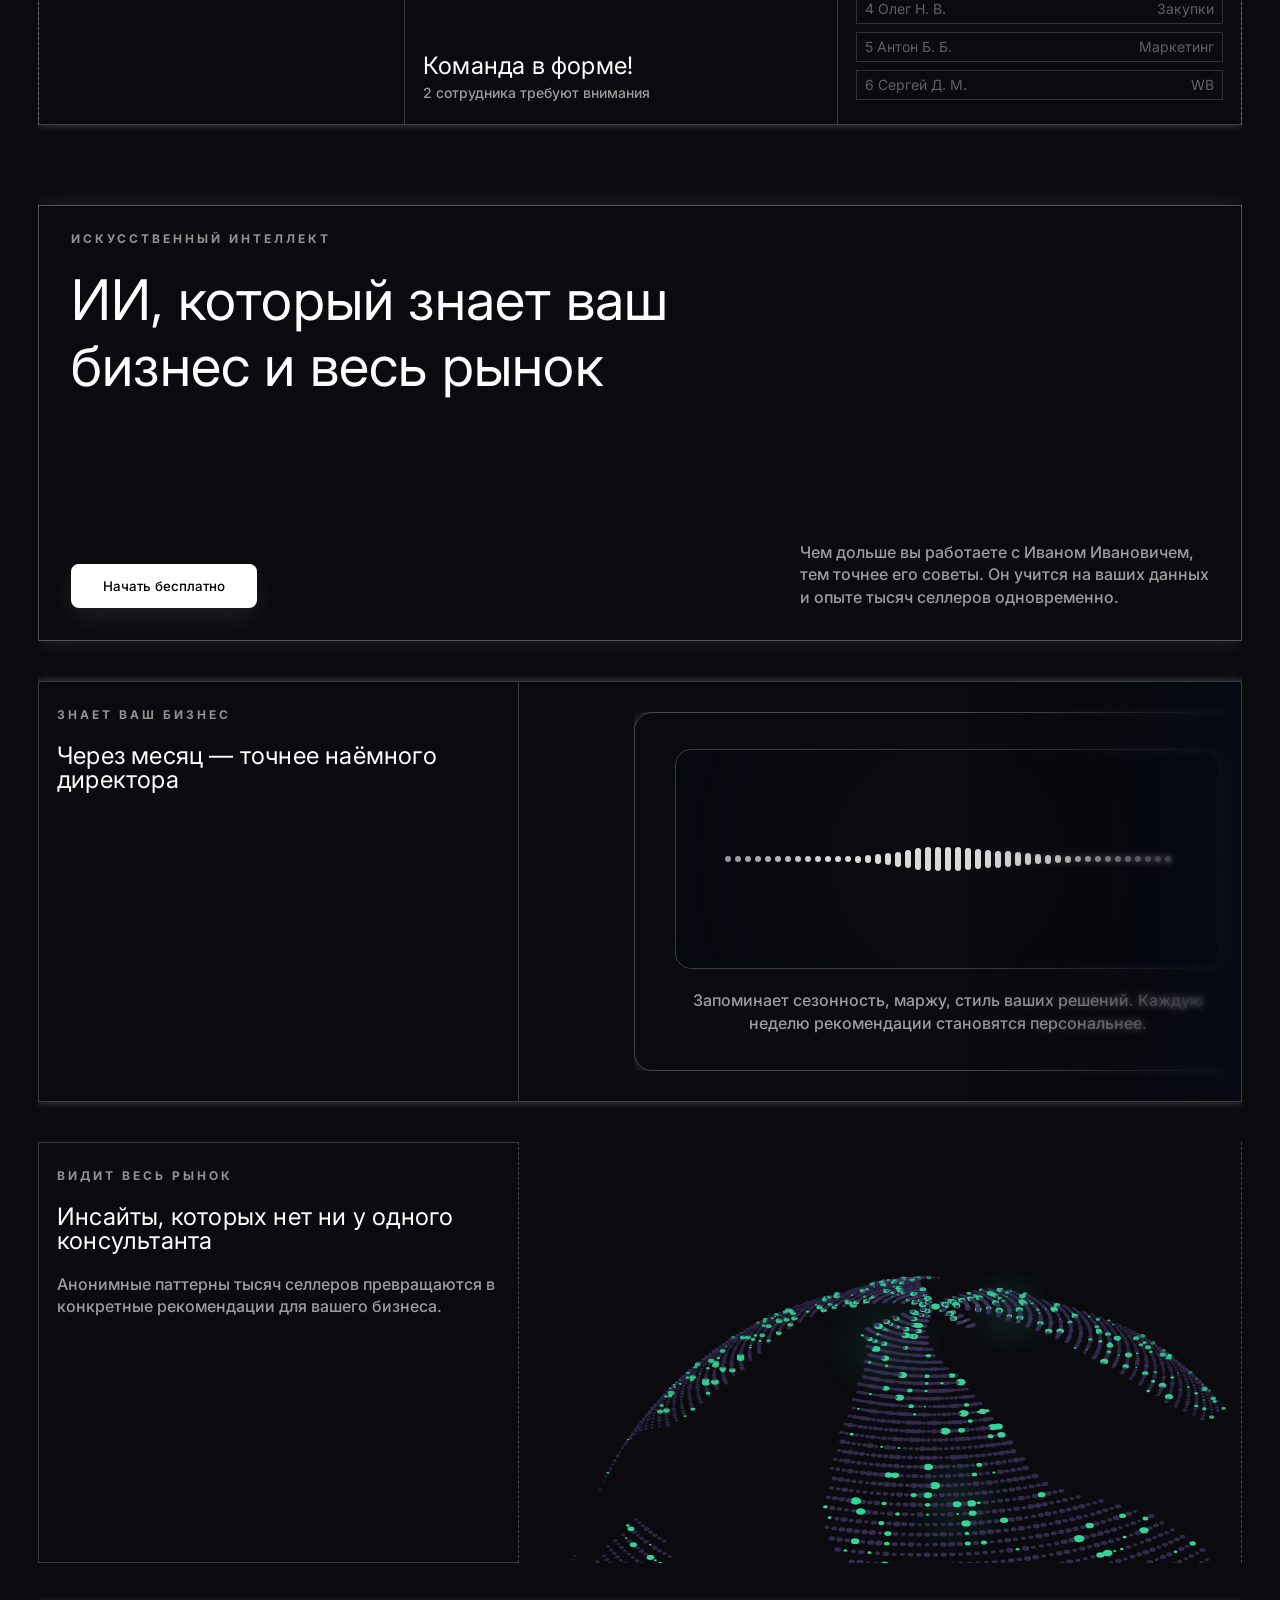
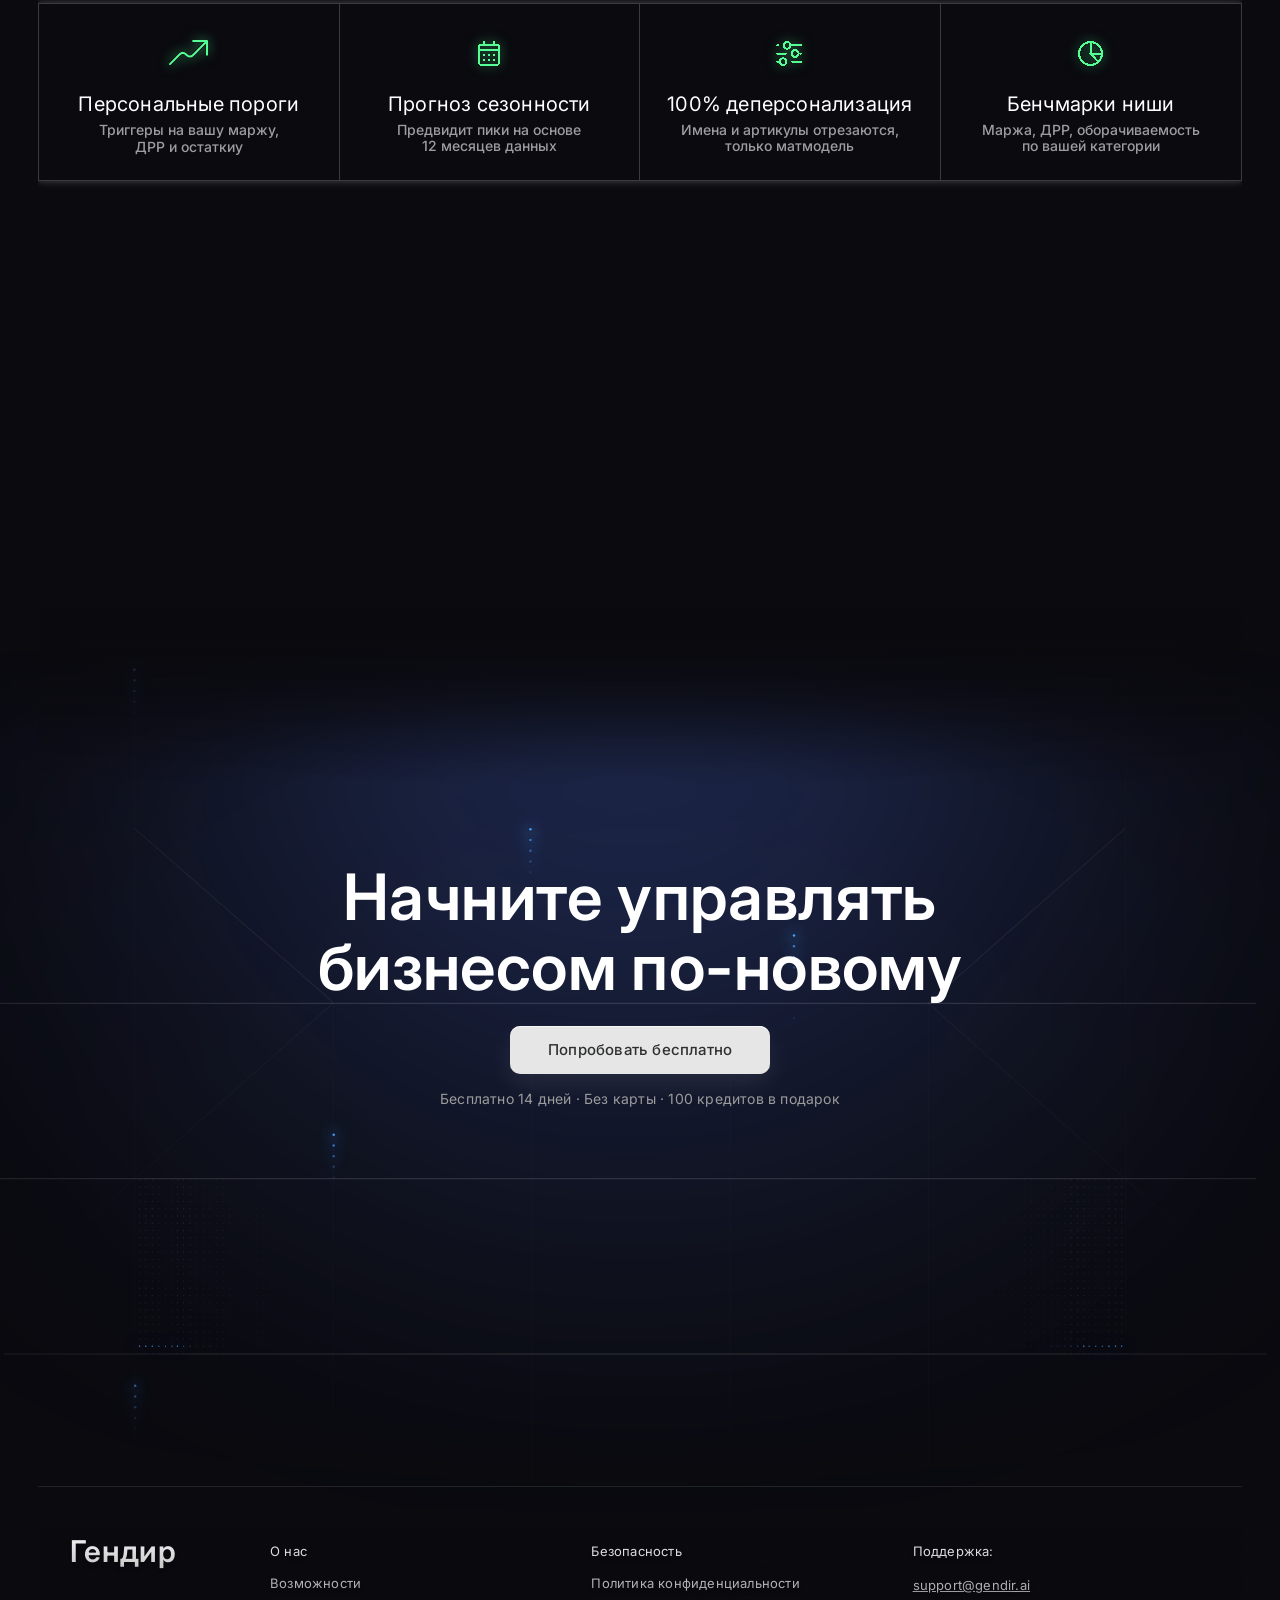
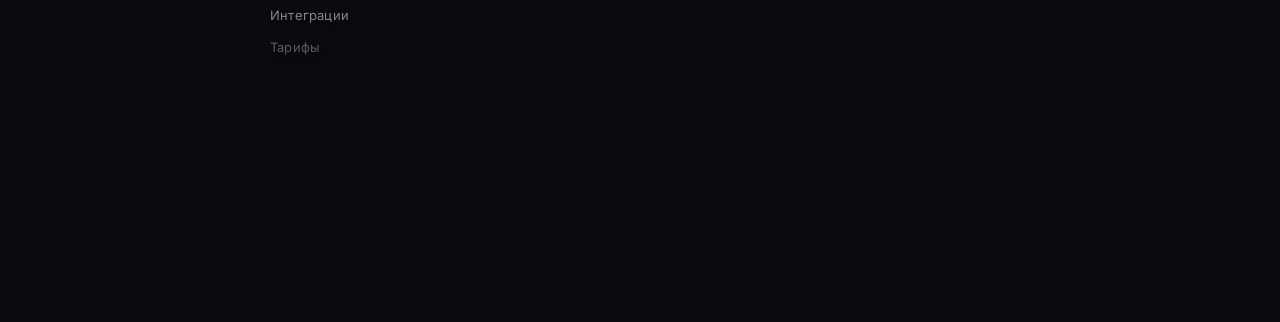
==== commit 50aaf682: "Add mobile iframe height fallback to fix premature scroll end. Set a minimum iframe height on small " ====
--- a/index.html
+++ b/index.html
@@ -70,9 +70,9 @@
 
         <div class="hero-bottom">
           <div class="stats-label">Иван Иванович в&nbsp;цифрах</div>
-          <div class="stats-item"><span>66 практик MBA</span></div>
+          <div class="stats-item"><span>71 практик MBA</span></div>
           <div class="stats-item"><span>16+ интеграций</span></div>
-          <div class="stats-item"><span>Работает 24/7</span></div>
+          <div class="stats-item"><span>32 действия</span></div>
           <div class="stats-item"><span>113+ скиллов</span></div>
         </div>
 
@@ -89,7 +89,7 @@
                     </button>
                     <div class="anim-acc__panel-wrap" id="acc-panel-1-ivan" role="region" aria-labelledby="acc-btn-1-ivan">
                       <div class="anim-acc__panel-inner">
-                        <p class="anim-acc__text">66 практик уровня MBA&nbsp;— от&nbsp;юнит-экономики до&nbsp;управления ростом. Опытный руководитель, а&nbsp;не таблица с&nbsp;цифрами.</p>
+                        <p class="anim-acc__text">71 практик уровня MBA&nbsp;— от&nbsp;юнит-экономики до&nbsp;управления ростом. Опытный руководитель, а&nbsp;не таблица с&nbsp;цифрами.</p>
                       </div>
                     </div>
                   </div>
--- a/styles.css
+++ b/styles.css
@@ -1511,7 +1511,9 @@
     width: 100%;
     max-width: 100vw;
     overflow-x: hidden;
+    overflow-y: auto;
     background: #0c1018;
+    -webkit-overflow-scrolling: touch;
   }
   body {
     display: block;
@@ -1527,7 +1529,9 @@
     max-width: 100vw;
     padding: 74px 16px 0;
     margin: 0;
-    overflow-x: clip;
+    overflow-x: hidden;
+    overflow-y: visible;
+    touch-action: pan-y pinch-zoom;
   }
 
   /* Safety: prevent horizontal overflow anywhere inside the page */
@@ -1536,6 +1540,7 @@
   }
   .anim-integ-stage {
     overflow-y: visible;
+    isolation: auto;
   }
 
   .page::before,
@@ -1865,6 +1870,8 @@
     flex-direction: row;
     overflow-x: auto;
     overflow-y: visible;
+    touch-action: pan-x;
+    -webkit-overflow-scrolling: touch;
     scroll-snap-type: x mandatory;
     gap: 12px;
     padding: 4px 16px;
@@ -2155,6 +2162,11 @@
     width: 100%;
     height: 558px;
     aspect-ratio: auto;
+    touch-action: pan-y pinch-zoom;
+  }
+
+  .chat-section {
+    touch-action: pan-y pinch-zoom;
   }
 
   .anim-integ__caption--desktop,
@@ -2206,9 +2218,26 @@
     gap: 16px;
     padding-right: 16px;
   }
+  /* Карусель не участвует в hit-test: вертикальный скролл не цепляется за transform-анимацию */
+  .anim-integ__viewport {
+    touch-action: pan-y pinch-zoom;
+  }
+  .anim-integ__track,
+  .anim-integ__strip,
+  .anim-integ__chip {
+    pointer-events: none;
+  }
+  .anim-integ__track {
+    will-change: auto;
+  }
+  .anim-integ__logo {
+    -webkit-backdrop-filter: none;
+    backdrop-filter: none;
+  }
   .integ-section {
     position: relative;
-    isolation: isolate;
+    /* iOS: лишний stacking-context + анимации transform часто «убивают» скролл после карусели */
+    isolation: auto;
   }
   .integ-section::after {
     content: "";
@@ -2232,15 +2261,18 @@
     height: auto;
     min-height: 0;
     display: block;
-    overflow: hidden;
+    overflow: visible;
     margin-bottom: 0;
   }
   .external-block__frame {
     width: 100%;
-    height: 1px;
-    min-height: 1px;
+    /* Fallback до load/resize iframe: не даем странице "заканчиваться" раньше времени */
+    height: 3200px;
+    min-height: 3200px;
     display: block;
     border: 0;
+    /* iOS/Android: iframe перехватывал свайпы и "клеил" вертикальный скролл страницы */
+    pointer-events: none;
   }
 
   .final-hero {
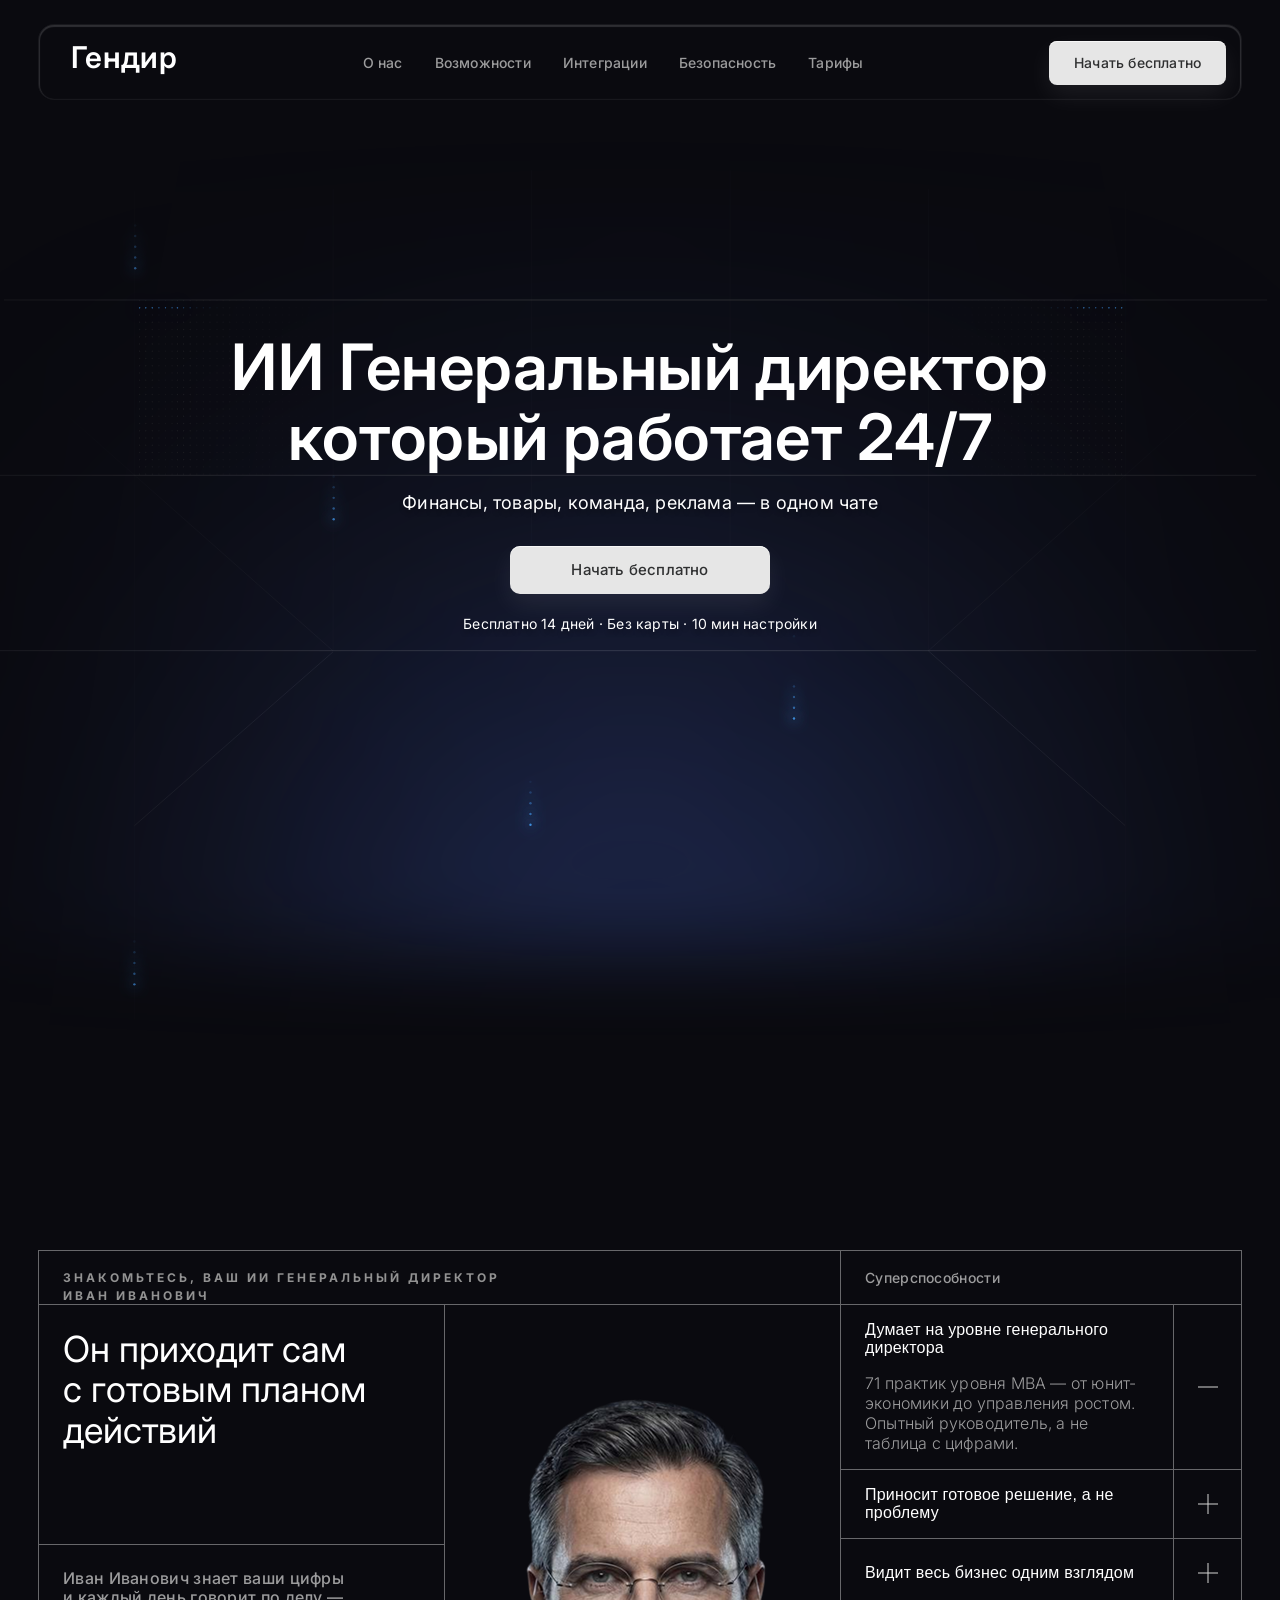
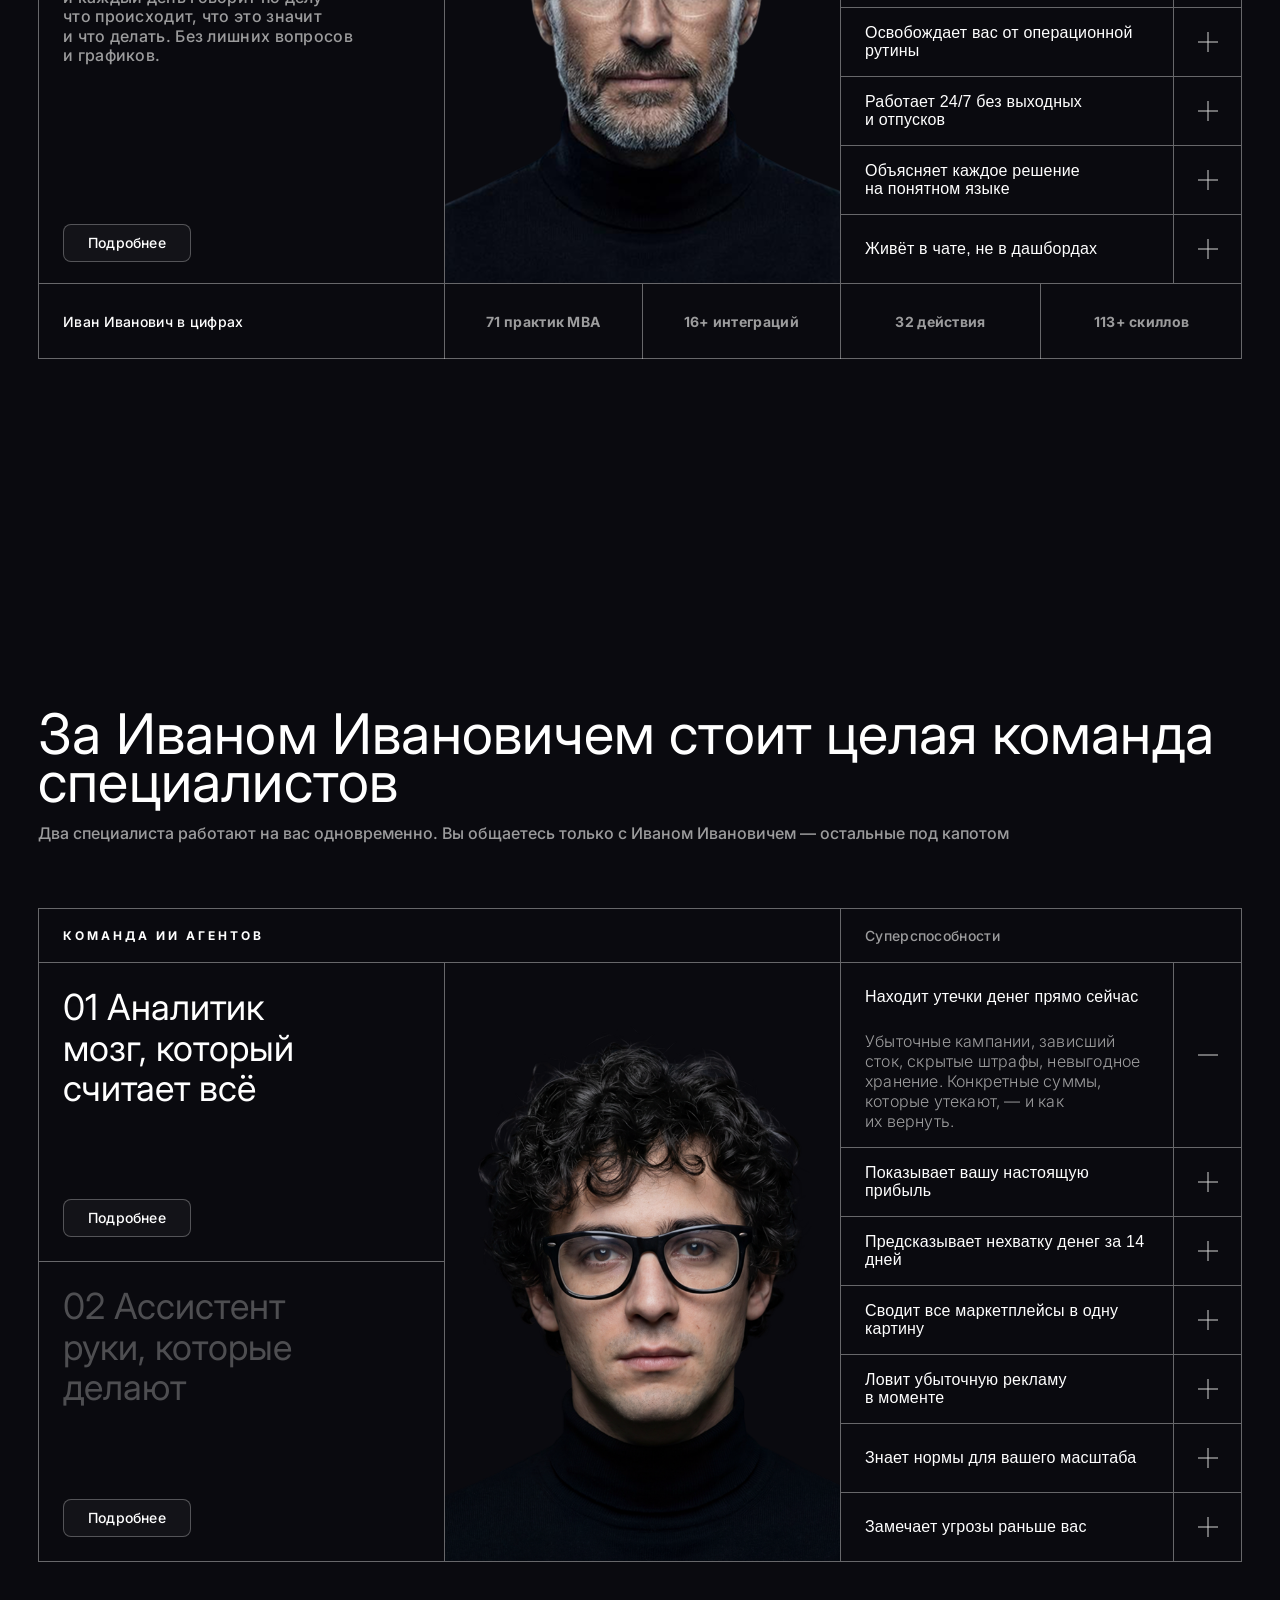
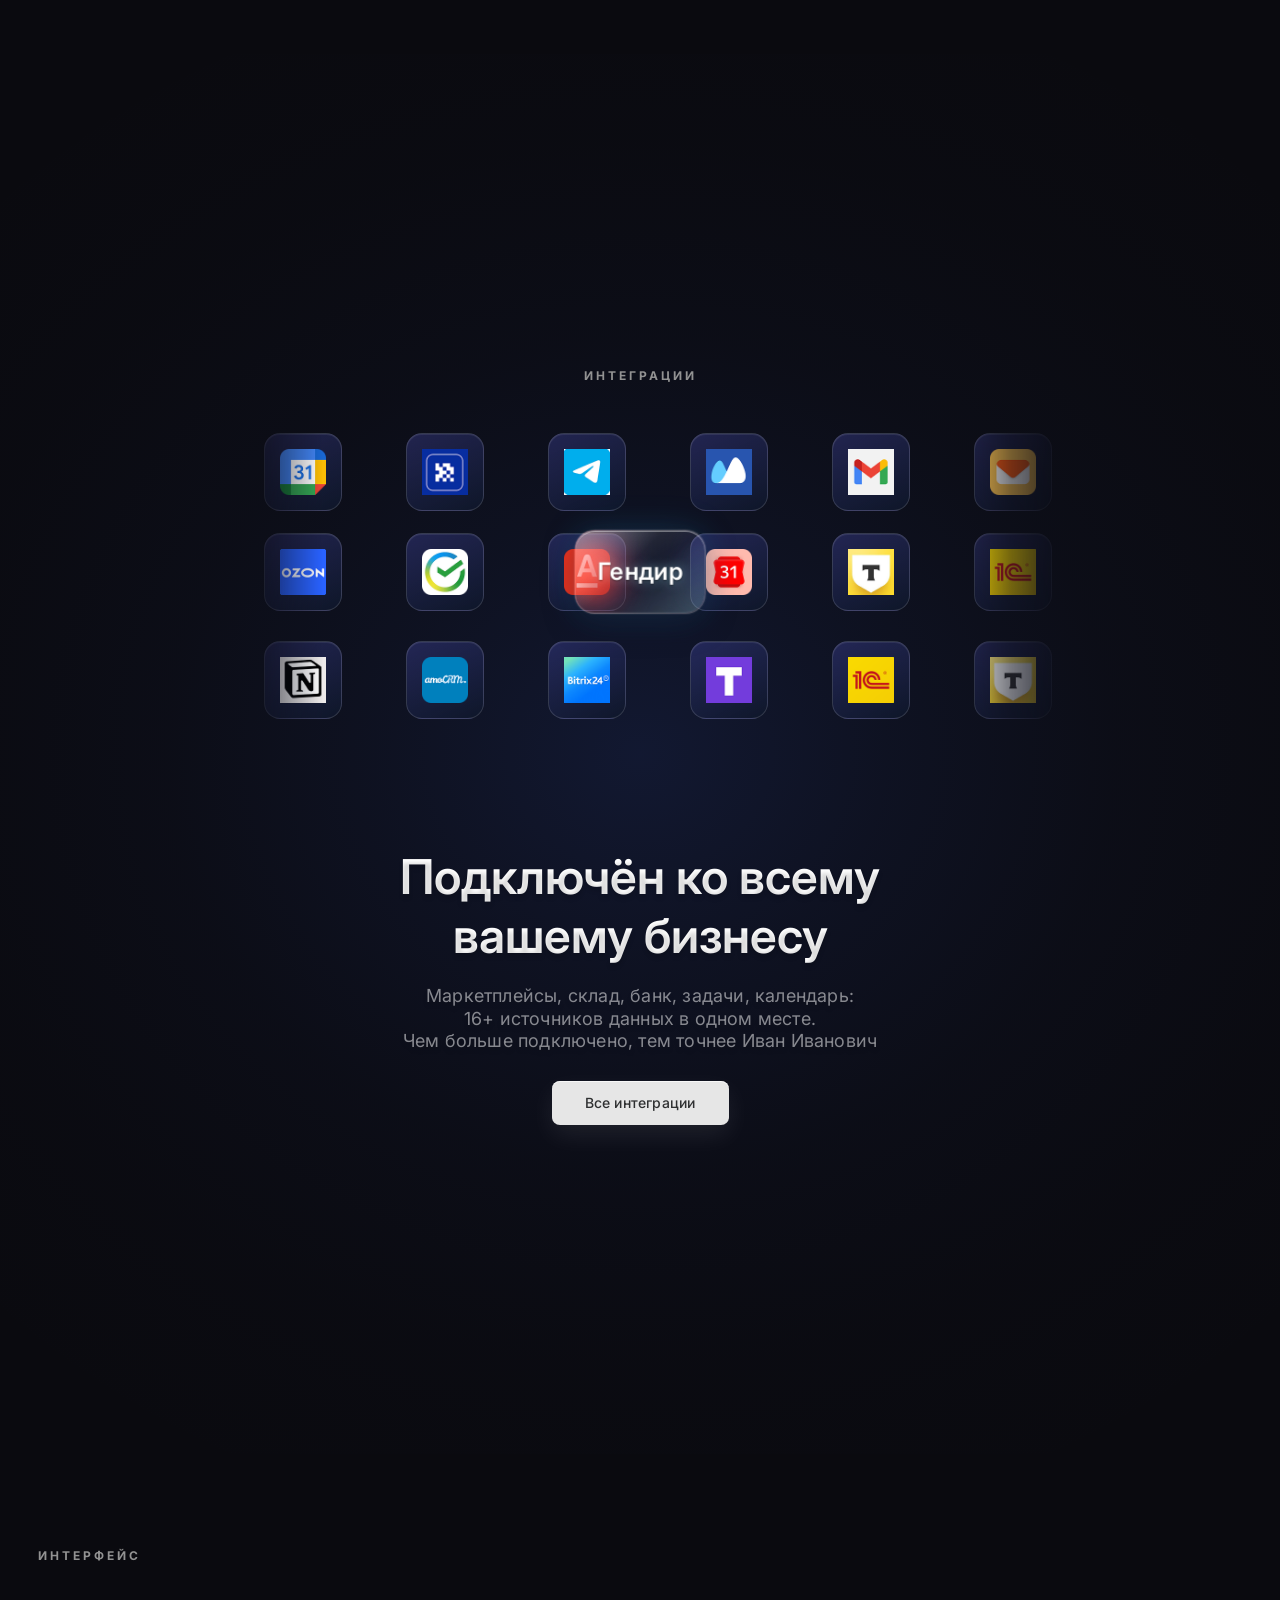
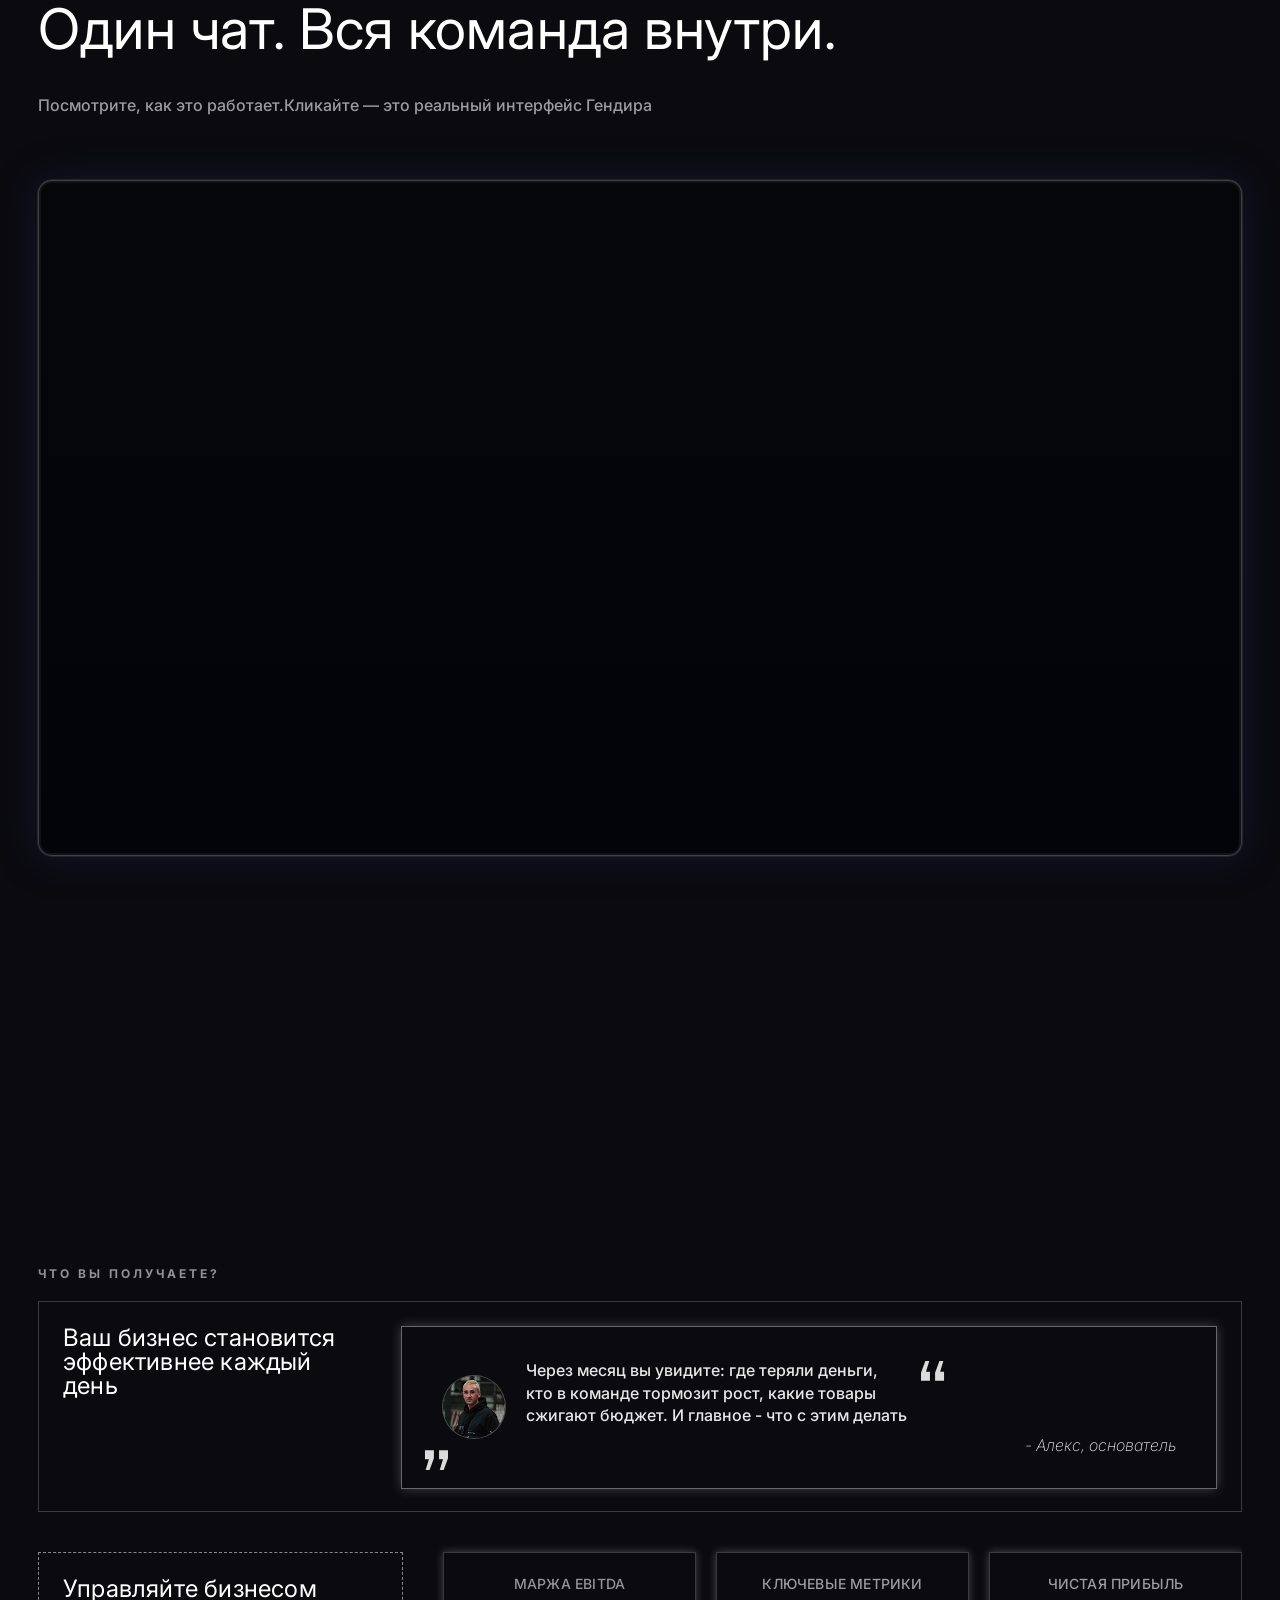
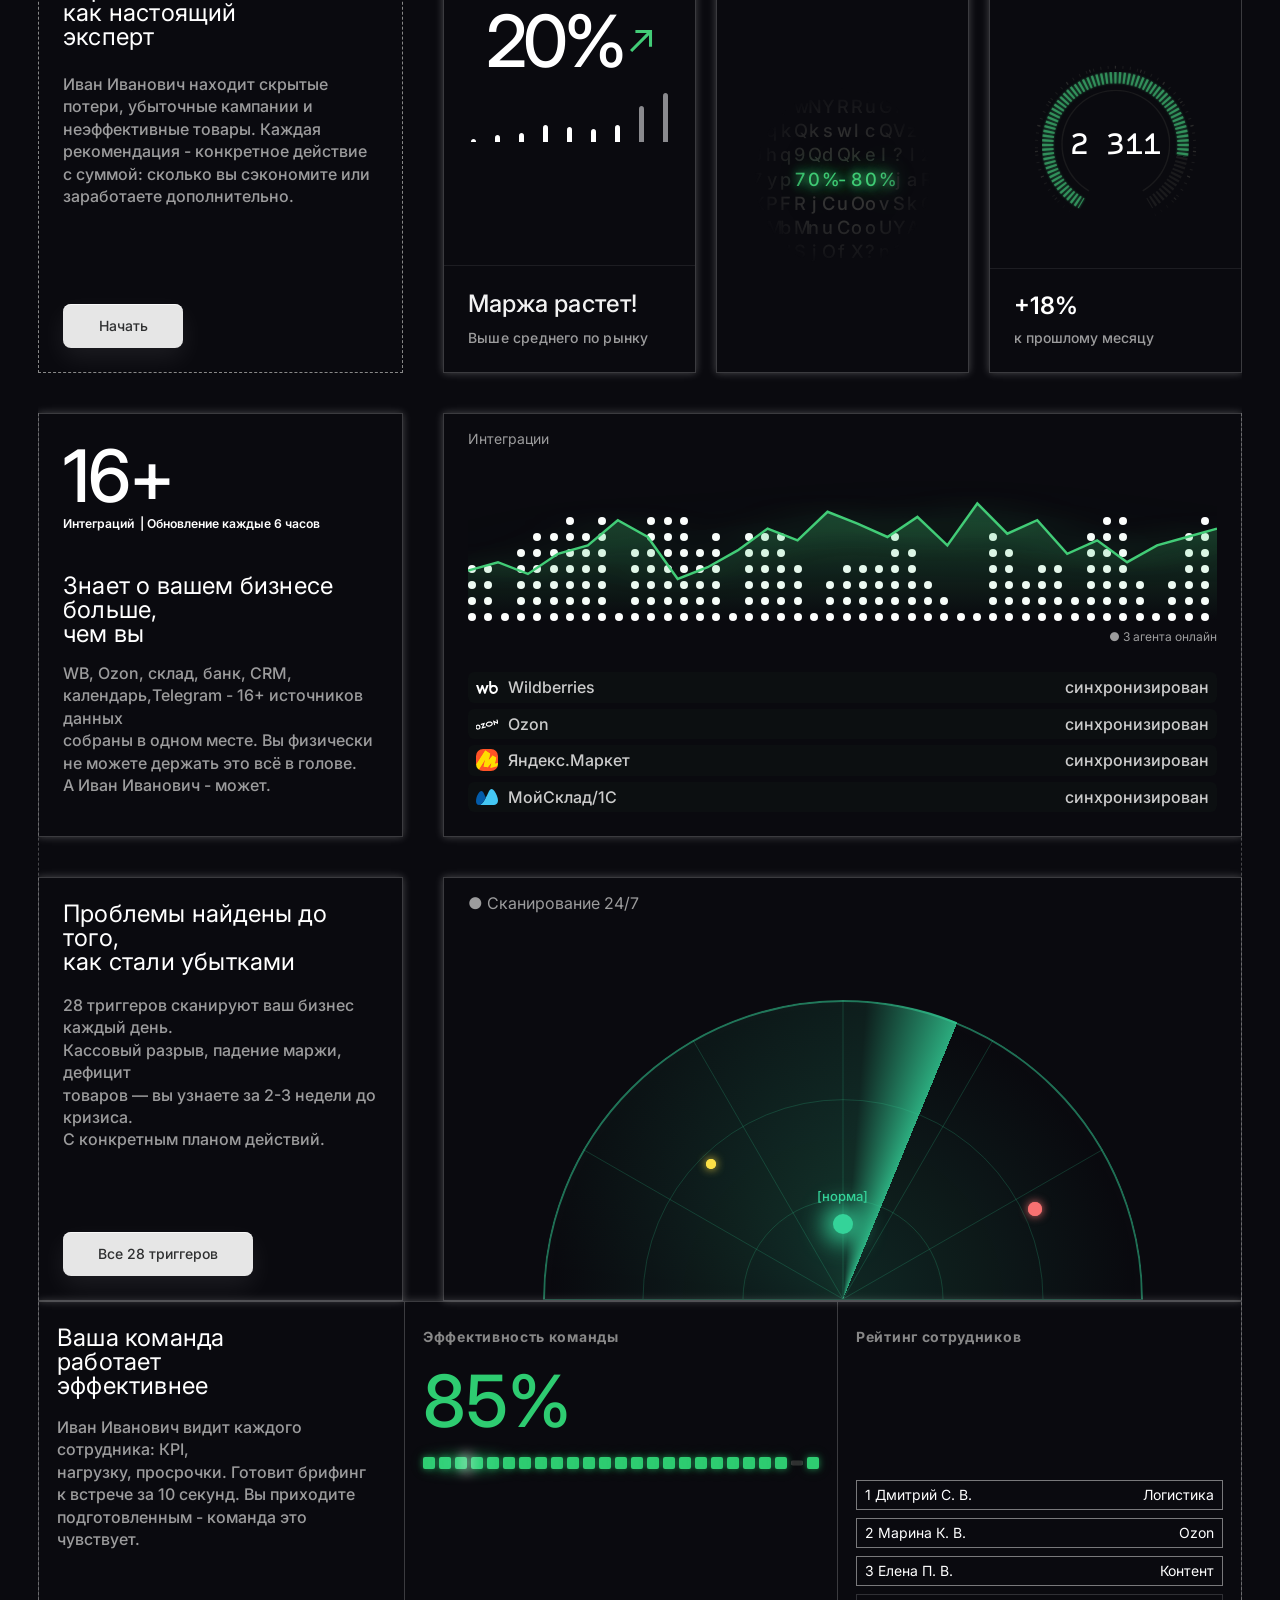
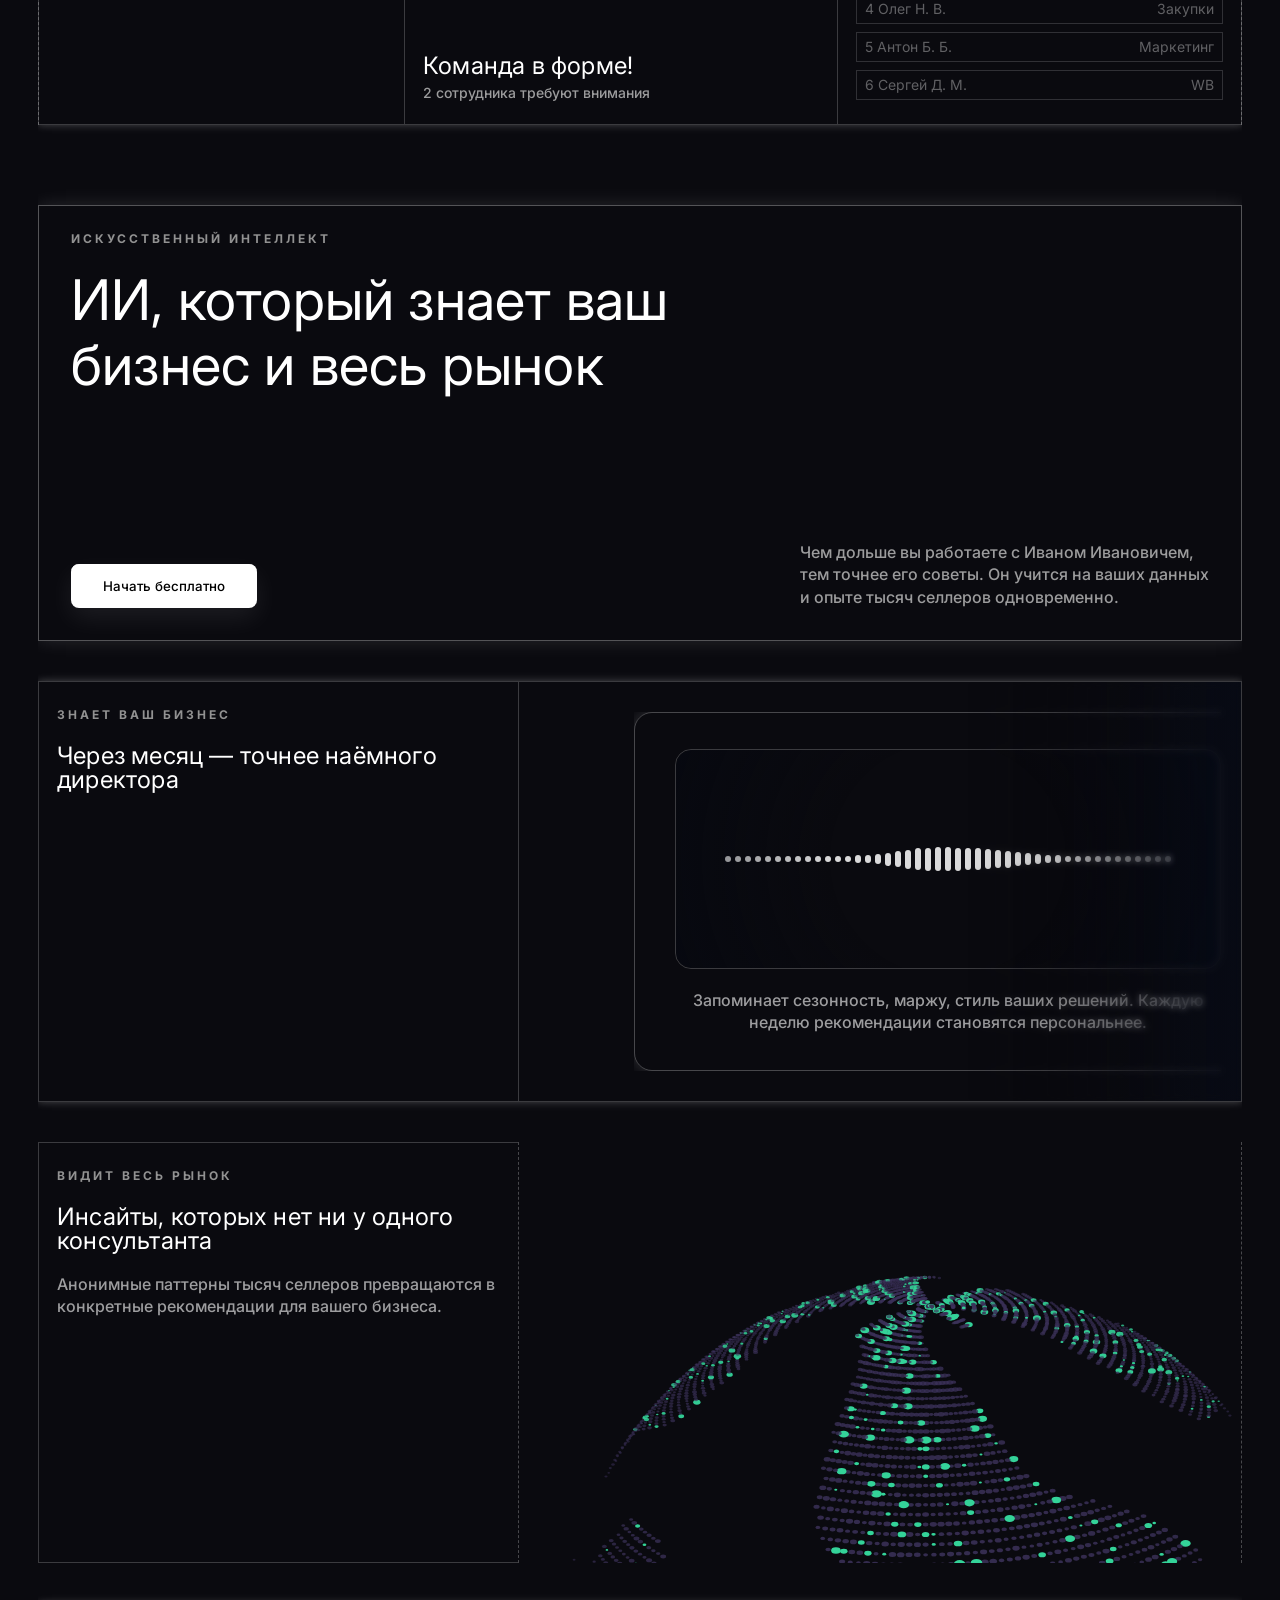
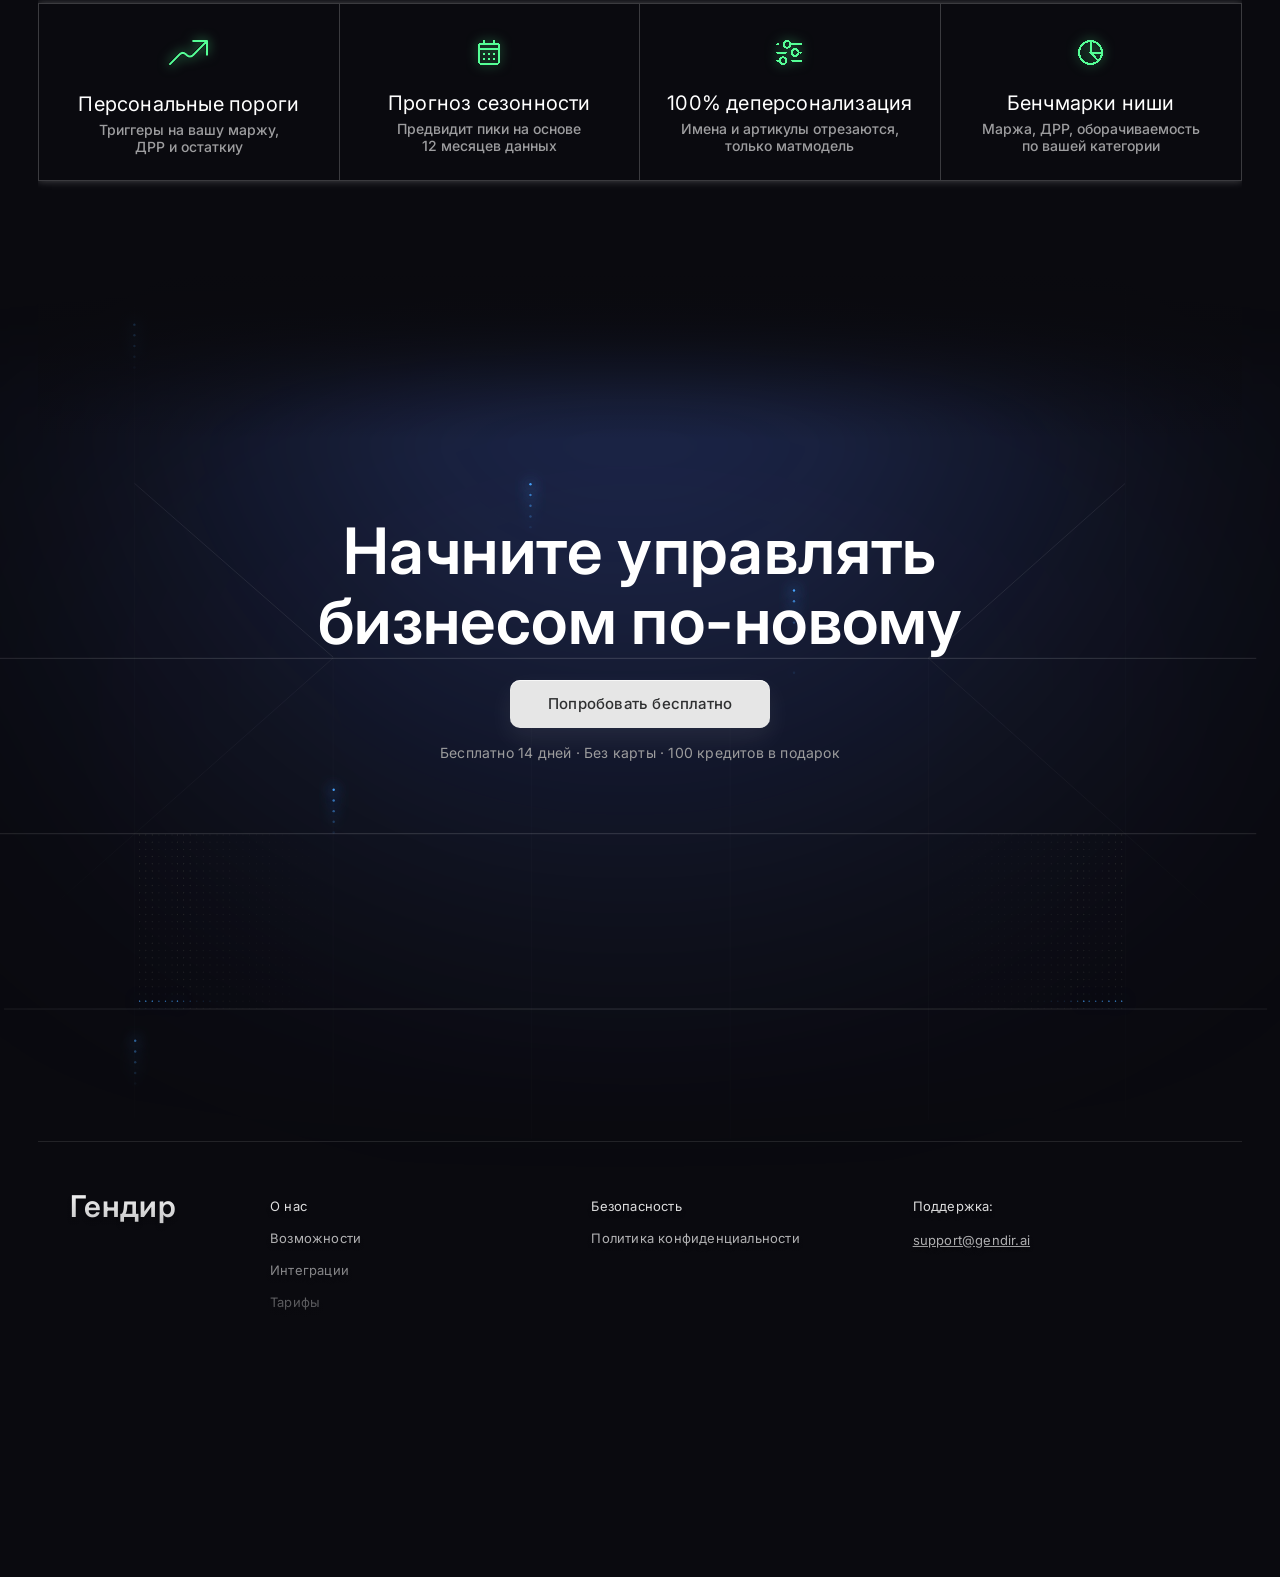
==== commit 30cbc1aa: "Inline bottom block, extract CSS/JS, fix block-bottom init Replace the external iframe with inlined " ====
--- a/index.html
+++ b/index.html
@@ -10,7 +10,16 @@
       href="https://fonts.googleapis.com/css2?family=Inter:wght@400;500;700&display=swap"
       rel="stylesheet"
     />
+    <link
+      href="https://fonts.googleapis.com/css2?family=Sometype+Mono:wght@400;500;600&display=swap"
+      rel="stylesheet"
+    />
+    <link
+      href="https://fonts.googleapis.com/css2?family=Geist+Mono:wght@400;500;600&display=swap"
+      rel="stylesheet"
+    />
     <link rel="stylesheet" href="styles.css" />
+    <link rel="stylesheet" href="block-bottom.css" />
   </head>
   <body>
     <header class="main-header">
@@ -658,8 +667,333 @@
       <div class="chat-preview" aria-label="Превью интерфейса Гендира"></div>
     </section>
 
-    <section class="external-block">
-      <iframe src="block-bottom.html" class="external-block__frame" title="Дополнительный блок"></iframe>
+        <section class="external-block">
+    <div class="wrapper">
+      <section class="light-section">
+        <div class="container">
+          <div class="subtitle-top">ЧТО ВЫ ПОЛУЧАЕТЕ?</div>
+          <div class="intro-top">
+            <h2 class="intro-title">Ваш бизнес становится<br />эффективнее каждый<br />день</h2>
+            <div class="quote-box">
+              <svg class="quote-mark quote-mark--open" xmlns="http://www.w3.org/2000/svg" width="24" height="20" viewBox="0 0 17 14" fill="none" aria-hidden="true">
+                <path d="M15.84 0L13.536 7.488H16.32V13.824H9.984V8.208L13.056 0H15.84ZM5.856 0L3.552 7.488H6.336V13.824H0V8.208L3.072 0H5.856Z" fill="white"/>
+              </svg>
+              <div class="quote-content">
+                <div class="quote-avatar">
+                  <img src="img/ava.png" alt="Алекс" loading="lazy" decoding="async" />
+                </div>
+                <div class="quote-body">
+                  <div class="quote-text-row">
+                    <p class="quote-text">Через месяц вы увидите: где теряли деньги,<br />кто в команде тормозит рост, какие товары<br />сжигают бюджет. И главное - что с этим делать</p>
+                    <svg class="quote-mark quote-mark--close" xmlns="http://www.w3.org/2000/svg" width="24" height="20" viewBox="0 0 17 14" fill="none" aria-hidden="true">
+                      <path d="M15.84 0L13.536 7.488H16.32V13.824H9.984V8.208L13.056 0H15.84ZM5.856 0L3.552 7.488H6.336V13.824H0V8.208L3.072 0H5.856Z" fill="white"/>
+                    </svg>
+                  </div>
+                  <p class="quote-author">- Алекс, основатель</p>
+                </div>
+              </div>
+            </div>
+          </div>
+
+          <div class="grid-row-1">
+            <div class="left-main-card">
+              <h3 class="left-main-title">Управляйте бизнесом<br />как настоящий<br />эксперт</h3>
+              <p class="left-main-text">Иван Иванович находит скрытые потери, убыточные кампании и неэффективные товары. Каждая рекомендация - конкретное действие с суммой: сколько вы сэкономите или заработаете дополнительно.</p>
+              <button class="btn-light">Начать</button>
+            </div>
+            <div class="cards-grid-3">
+              <div class="stat-card">
+                <article class="anim-ebitda-card">
+                  <p class="anim-ebitda-card__label">МАРЖА EBITDA</p>
+                  <div class="anim-ebitda-card__head">
+                    <span class="anim-ebitda-card__value">20%</span>
+                    <span class="anim-ebitda-card__trend" aria-hidden="true">
+                      <svg xmlns="http://www.w3.org/2000/svg" width="23" height="23" viewBox="0 0 23 23" fill="none" class="anim-ebitda-card__arrow">
+                        <path d="M22.5184 0V17.003H19.3986V5.32576L2.20615 22.5183L0 20.3121L17.1926 3.11965L5.51535 3.11964V0H22.5184Z" fill="#42CC77" />
+                      </svg>
+                    </span>
+                  </div>
+                  <div class="anim-ebitda-card__chart-wrap" role="presentation">
+                    <svg xmlns="http://www.w3.org/2000/svg" class="anim-ebitda-card__chart" width="197" height="49" viewBox="0 0 197 49" fill="none" aria-hidden="true">
+                      <path d="M0 48.5C0 47.1193 1.11929 46 2.5 46C3.88071 46 5 47.1193 5 48.5V49H0V48.5Z" fill="white" />
+                      <path d="M24 44.5C24 43.1193 25.1193 42 26.5 42C27.8807 42 29 43.1193 29 44.5V49H24V44.5Z" fill="white" />
+                      <path d="M48 42.5C48 41.1193 49.1193 40 50.5 40C51.8807 40 53 41.1193 53 42.5V49H48V42.5Z" fill="white" />
+                      <path d="M72 34.5C72 33.1193 73.1193 32 74.5 32C75.8807 32 77 33.1193 77 34.5V49H72V34.5Z" fill="white" />
+                      <path d="M96 36.5C96 35.1193 97.1193 34 98.5 34C99.8807 34 101 35.1193 101 36.5V49H96V36.5Z" fill="white" />
+                      <path d="M120 38.5C120 37.1193 121.119 36 122.5 36C123.881 36 125 37.1193 125 38.5V49H120V38.5Z" fill="white" />
+                      <path d="M144 34.5C144 33.1193 145.119 32 146.5 32C147.881 32 149 33.1193 149 34.5V49H144V34.5Z" fill="white" />
+                      <path d="M168 15.5C168 14.1193 169.119 13 170.5 13C171.881 13 173 14.1193 173 15.5V49H168V15.5Z" fill="white" />
+                      <path d="M192 2.5C192 1.11929 193.119 0 194.5 0C195.881 0 197 1.11929 197 2.5V49H192V2.5Z" fill="white" />
+                    </svg>
+                  </div>
+                  <footer class="anim-ebitda-card__foot">
+                    <p class="anim-ebitda-card__hint">Маржа растет!</p>
+                    <p class="anim-ebitda-card__sub">Выше среднего по рынку</p>
+                  </footer>
+                </article>
+              </div>
+              <div class="stat-card">
+                <div class="anim-metrics">
+                  <p class="anim-metrics__title">КЛЮЧЕВЫЕ МЕТРИКИ</p>
+                  <div class="privacy-visual-host">
+                    <div class="PrivacyVisual_privacyVisual__cSfiZ">
+                      <div class="PrivacyVisual_privacyGrid__Pnjg_">
+                        <div class="PrivacyVisual_privacyRow__E0cxl"><span>u</span><span>Q</span><span>9</span><span>n</span><span>i</span><span>G</span><span>m</span><span>i</span><span>9</span><span>V</span><span>g</span><span>P</span><span>a</span><span>4</span><span>H</span></div>
+                        <div class="PrivacyVisual_privacyRow__E0cxl"><span>+</span><span>e</span><span>e</span><span>P</span><span>V</span><span>F</span><span>Z</span><span>d</span><span>v</span><span>g</span><span>t</span><span>F</span><span>V</span><span>N</span><span>9</span></div>
+                        <div class="PrivacyVisual_privacyRow__E0cxl"><span>1</span><span>Q</span><span>H</span><span>4</span><span>Z</span><span>w</span><span>5</span><span>M</span><span>7</span><span>e</span><span>U</span><span>6</span><span>0</span><span>&gt;</span><span>p</span></div>
+                        <div class="PrivacyVisual_privacyRow__E0cxl"><span>z</span><span>X</span><span>x</span><span>a</span><span>a</span><span>C</span><span>h</span><span>p</span><span>/</span><span>b</span><span>w</span><span>D</span><span>T</span><span>J</span><span>0</span></div>
+                        <div class="PrivacyVisual_privacyRow__E0cxl PrivacyVisual_privateRow__pkaNy"><span>C</span><span>7</span><span>y</span><span>p</span><span class="PrivacyVisual_highlight__SWmNr">7</span><span class="PrivacyVisual_highlight__SWmNr">0</span><span class="PrivacyVisual_highlight__SWmNr">%</span><span class="PrivacyVisual_highlight__SWmNr">-</span><span class="PrivacyVisual_highlight__SWmNr">8</span><span class="PrivacyVisual_highlight__SWmNr">0</span><span class="PrivacyVisual_highlight__SWmNr">%</span><span>j</span><span>a</span><span>R</span><span>I</span></div>
+                        <div class="PrivacyVisual_privacyRow__E0cxl"><span>W</span><span>c</span><span>P</span><span>V</span><span>A</span><span>s</span><span>/</span><span>T</span><span>Q</span><span>c</span><span>o</span><span>N</span><span>?</span><span>m</span><span>a</span></div>
+                        <div class="PrivacyVisual_privacyRow__E0cxl"><span>U</span><span>L</span><span>V</span><span>H</span><span>a</span><span>8</span><span>7</span><span>N</span><span>B</span><span>G</span><span>n</span><span>B</span><span>W</span><span>3</span><span>R</span></div>
+                        <div class="PrivacyVisual_privacyRow__E0cxl"><span>h</span><span>o</span><span>a</span><span>R</span><span>O</span><span>n</span><span>s</span><span>c</span><span>x</span><span>h</span><span>U</span><span>7</span><span>r</span><span>P</span><span>&gt;</span></div>
+                        <div class="PrivacyVisual_privacyRow__E0cxl"><span>Z</span><span>g</span><span>1</span><span>n</span><span>+</span><span>Z</span><span>d</span><span>N</span><span>w</span><span>H</span><span>Z</span><span>V</span><span>H</span><span>X</span><span>1</span></div>
+                      </div>
+                    </div>
+                  </div>
+                </div>
+              </div>
+              <div class="stat-card">
+                <article class="anim-kpi-card">
+                  <p class="anim-kpi-card__label">ЧИСТАЯ ПРИБЫЛЬ</p>
+                  <div class="anim-kpi-card__body">
+                    <div class="anim-kpi-card__gauge">
+                    <div class="anim-kpi-card__dial-wrap" aria-hidden="true">
+                      <div class="SyncVisual_syncVisual__pz6oN SyncVisual_inView__3jK1K">
+                        <img src="img/sync/outline-sync-module.svg" alt="Outline Sync Module" class="SyncVisual_syncOutline__fqnMF" loading="lazy" decoding="async">
+                        <img src="img/sync/multiple-outline-sync-module.svg" alt="Multiple Outline Sync Module" class="SyncVisual_syncMultipleOutline__FGYwv" loading="lazy" decoding="async">
+                        <svg class="SyncVisual_syncInline__cPQ9A" width="112" height="105" viewBox="0 0 112 105" fill="none" xmlns="http://www.w3.org/2000/svg">
+                          <path opacity="0.5" d="M55.7968 0C68.0797 1.46472e-07 80.02 4.05295 89.7646 11.5303C99.5091 19.0076 106.514 29.4913 109.693 41.3555C112.872 53.2197 112.047 65.8016 107.347 77.1494C102.646 88.4973 94.3325 97.9777 83.6953 104.119L82.9453 102.819C93.2964 96.8431 101.387 87.6188 105.961 76.5762C110.535 65.5334 111.338 53.2895 108.244 41.7441C105.151 30.199 98.334 19.997 88.8515 12.7207C79.3689 5.44439 67.7495 1.5 55.7968 1.5C43.8443 1.50005 32.2257 5.44444 22.7431 12.7207C13.2605 19.997 6.44411 30.1988 3.35055 41.7441C0.256993 53.2895 1.05871 65.5334 5.63278 76.5762C10.2068 87.6188 18.2973 96.8431 28.6484 102.819L27.8984 104.119C17.2611 97.9777 8.94748 88.4973 4.24704 77.1494C-0.453278 65.8016 -1.27767 53.2197 1.90134 41.3555C5.08041 29.4913 12.0855 19.0075 21.83 11.5303C31.5746 4.05303 43.5141 4.95097e-05 55.7968 0Z" fill="#2A2A2A"></path>
+                        </svg>
+                        <div class="SyncVisual_syncContainer__fmsnN">
+                          <img src="img/sync/sync-module.svg" alt="Sync Module" class="SyncVisual_syncBase__ovy1Y" loading="lazy" decoding="async">
+                          <div class="SyncVisual_syncGlow__Ut5nb">
+                            <img src="img/sync/sync-module.svg" alt="Sync Module" class="SyncVisual_syncGreen__CAqW3" loading="lazy" decoding="async">
+                          </div>
+                          <div class="SyncVisual_syncFill__9Yfe1">
+                            <img src="img/sync/sync-module.svg" alt="Sync Module" class="SyncVisual_syncGreen__CAqW3" loading="lazy" decoding="async">
+                          </div>
+                        </div>
+                        <div class="SyncVisual_syncStats__E6Bdb">
+                          <span class="SyncVisual_syncNumber__e74IZ">2&nbsp;311</span>
+                          <span class="SyncVisual_syncLabel__H_WYT">&nbsp;</span> 
+                        </div>
+                      </div>
+                    </div>
+                  </div>
+                  </div>
+                  <footer class="anim-kpi-card__foot">
+                    <p class="anim-kpi-card__delta">+18%</p>
+                    <p class="anim-kpi-card__note">к прошлому месяцу</p>
+                  </footer>
+                </article>
+              </div>
+            </div>
+          </div>
+          <div class="side-dash-column">
+          <div class="grid-row-2">
+            <div class="integration-box">
+              <h2>16+</h2>
+              <div class="sub">Интеграций&nbsp; | Обновление каждые 6 часов</div>
+              <h3>Знает о вашем бизнесе больше,<br />чем вы</h3>
+              <p>WB, Ozon, склад, банк, CRM,<br />календарь,Telegram - 16+ источников данных<br />собраны в одном месте. Вы физически<br />не можете держать это всё в голове.<br />А Иван Иванович - может.</p>
+            </div>
+            <div class="dark-chart-box">
+              <div style="font-size:14px;color:#9c9c9d;margin-bottom:6px;">Интеграции</div>
+              <div class="anim-split__demo">
+                <div class="anim-split__stage anim-split__stage--dark anim-combo-stage" aria-hidden="true">
+                  <div class="dot-chart-wrapper">
+                    <div class="dot-chart">
+                      <div class="dot-col"><span></span><span></span></div>
+                      <div class="dot-col"><span></span></div>
+                      <div class="dot-col"><span></span><span></span><span></span></div>
+                      <div class="dot-col"><span></span><span></span></div>
+                      <div class="dot-col"><span></span><span></span><span></span><span></span></div>
+                      <div class="dot-col"><span></span><span></span><span></span><span></span><span></span><span></span></div>
+                      <div class="dot-col"><span></span><span></span><span></span></div>
+                      <div class="dot-col"><span></span></div>
+                      <div class="dot-col"><span></span><span></span></div>
+                      <div class="dot-col"><span></span><span></span><span></span></div>
+                      <div class="dot-col"><span></span><span></span><span></span><span></span><span></span></div>
+                      <div class="dot-col"><span></span><span></span><span></span><span></span></div>
+                      <div class="dot-col"><span></span><span></span><span></span><span></span><span></span><span></span></div>
+                      <div class="dot-col"><span></span><span></span><span></span><span></span><span></span></div>
+                      <div class="dot-col"><span></span><span></span><span></span><span></span></div>
+                      <div class="dot-col"><span></span><span></span><span></span><span></span><span></span></div>
+                      <div class="dot-col"><span></span><span></span><span></span></div>
+                      <div class="dot-col"><span></span><span></span><span></span><span></span><span></span><span></span><span></span></div>
+                      <div class="dot-col"><span></span><span></span><span></span><span></span></div>
+                      <div class="dot-col"><span></span><span></span><span></span><span></span><span></span></div>
+                      <div class="dot-col"><span></span><span></span></div>
+                      <div class="dot-col"><span></span><span></span><span></span></div>
+                      <div class="dot-col"><span></span><span></span></div>
+                      <div class="dot-col"><span></span><span></span><span></span></div>
+                      <div class="dot-col"><span></span><span></span></div>
+                      <div class="dot-col"><span></span><span></span></div>
+                      <div class="dot-col"><span></span><span></span></div>
+                      <div class="dot-col"><span></span><span></span><span></span><span></span></div>
+                      <div class="dot-col"><span></span><span></span><span></span><span></span><span></span><span></span></div>
+                      <div class="dot-col"><span></span><span></span><span></span><span></span><span></span><span></span><span></span></div>
+                      <div class="dot-col"><span></span><span></span><span></span><span></span><span></span><span></span></div>
+                      <div class="dot-col"><span></span><span></span></div>
+                    </div>
+                    <svg class="line-chart" viewBox="0 0 100 100" preserveAspectRatio="none">
+                      <defs>
+                        <linearGradient id="dot-line-chart-grad" x1="0%" y1="0%" x2="0%" y2="100%">
+                          <stop offset="0%" stop-color="#42CC77" stop-opacity="0.3"></stop>
+                          <stop offset="100%" stop-color="#42CC77" stop-opacity="0"></stop>
+                        </linearGradient>
+                        <clipPath id="dot-line-chart-clip">
+                          <rect class="clip-rect" x="0" y="0" width="0" height="100">
+                            <animate attributeName="width" from="0" to="100" dur="2000ms" begin="indefinite" fill="freeze"></animate>
+                          </rect>
+                        </clipPath>
+                      </defs>
+                      <g clip-path="url(#dot-line-chart-clip)">
+                        <path class="line-chart-area" d="M0,70 L4,65 L8,72 L12,60 L16,55 L20,40 L24,50 L28,75 L32,68 L36,58 L40,45 L44,52 L48,35 L52,42 L56,50 L60,38 L64,55 L68,30 L72,48 L76,40 L80,60 L84,52 L88,65 L92,55 L96,50 L100,45 L100,100 L0,100 Z" fill="url(#dot-line-chart-grad)"></path>
+                        <path class="line-chart-path" d="M0,70 L4,65 L8,72 L12,60 L16,55 L20,40 L24,50 L28,75 L32,68 L36,58 L40,45 L44,52 L48,35 L52,42 L56,50 L60,38 L64,55 L68,30 L72,48 L76,40 L80,60 L84,52 L88,65 L92,55 L96,50 L100,45" fill="none" stroke="#42CC77" stroke-width="2.5" vector-effect="non-scaling-stroke"></path>
+                      </g>
+                    </svg>
+                  </div>
+                </div>
+              </div>
+              <div style="text-align:right;color:#9c9c9d;font-size:12px;line-height:16px;margin-top:8px;margin-bottom:8px;">● 3 агента онлайн</div>
+              <div class="integrations-list">
+                <div class="integration-item"><span class="integration-item__name"><img src="img/logo_on/wb-short-white.svg" alt="" class="integration-item__logo" loading="lazy" decoding="async" />Wildberries</span><span>синхронизирован</span></div>
+                <div class="integration-item"><span class="integration-item__name"><img src="img/logo_on/ozon.svg" alt="" class="integration-item__logo" loading="lazy" decoding="async" />Ozon</span><span>синхронизирован</span></div>
+                <div class="integration-item"><span class="integration-item__name"><img src="img/logo_on/ya_market.svg" alt="" class="integration-item__logo" loading="lazy" decoding="async" />Яндекс.Маркет</span><span>синхронизирован</span></div>
+                <div class="integration-item"><span class="integration-item__name"><img src="img/logo_on/moy-sklad-icon-logo.svg" alt="" class="integration-item__logo" loading="lazy" decoding="async" />МойСклад/1С</span><span>синхронизирован</span></div>
+              </div>
+            </div>
+          </div>
+          <div class="grid-row-3">
+            <div class="radar-info">
+              <h3 class="radar-info__title">Проблемы найдены до того,<br />как стали убытками</h3>
+              <p class="radar-info__text">28 триггеров сканируют ваш бизнес каждый день.<br />Кассовый разрыв, падение маржи, дефицит<br />товаров — вы узнаете за 2-3 недели до кризиса.<br />С конкретным планом действий.</p>
+              <button class="radar-info__btn">Все 28 триггеров</button>
+            </div>
+            <div class="radar-stage">
+              <div class="radar-stage__kicker">● Сканирование 24/7</div>
+              <div class="anim-radar" data-anim-radar>
+                <div class="anim-radar__sweep" aria-hidden="true"></div>
+                <svg class="anim-radar__grid" viewBox="0 0 600 300" preserveAspectRatio="none" aria-hidden="true">
+                  <circle cx="300" cy="300" r="100" class="anim-radar__grid-line" />
+                  <circle cx="300" cy="300" r="200" class="anim-radar__grid-line" />
+                  <circle cx="300" cy="300" r="299" class="anim-radar__grid-border" />
+                  <line x1="300" y1="300" x2="40.2" y2="150" class="anim-radar__grid-line" />
+                  <line x1="300" y1="300" x2="150" y2="40.2" class="anim-radar__grid-line" />
+                  <line x1="300" y1="300" x2="300" y2="0" class="anim-radar__grid-line" />
+                  <line x1="300" y1="300" x2="450" y2="40.2" class="anim-radar__grid-line" />
+                  <line x1="300" y1="300" x2="559.8" y2="150" class="anim-radar__grid-line" />
+                </svg>
+                <div class="anim-radar__point" style="--color: #34d399; --size: 20px; left: 50%; bottom: 25%;"><span class="anim-radar__label">[норма]</span></div>
+                <div class="anim-radar__point" style="--color: #fde047; --size: 10px; left: 28%; bottom: 45%;"><span class="anim-radar__label">[внимание]</span></div>
+                <div class="anim-radar__point" style="--color: #f87171; --size: 14px; left: 82%; bottom: 30%;"><span class="anim-radar__label">[критично]</span></div>
+              </div>
+            </div>
+          </div>
+          <div class="grid-row-4">
+            <div class="dark-col">
+              <h3>Ваша команда<br />работает<br />эффективнее</h3>
+              <p>Иван Иванович видит каждого сотрудника: КРI,<br />нагрузку, просрочки. Готовит брифинг<br />к встрече за 10 секунд. Вы приходите<br />подготовленным - команда это чувствует.</p>
+            </div>
+            <div class="dark-col">
+              <div class="dark-col__label">Эффективность команды</div>
+              <div class="eff-value">85%</div>
+              <div class="eff-strip">
+                <span></span><span></span><span></span><span></span><span></span><span></span><span></span><span></span><span></span><span></span><span></span><span></span><span></span><span></span><span></span><span></span><span></span><span></span><span></span><span></span><span></span><span></span><span class="is-off"></span><span class="is-off"></span><span class="is-off"></span>
+              </div>
+              <div class="eff-bottom-wrap">
+                <div class="eff-bottom-title">Команда в форме!</div>
+                <div class="eff-bottom-text">2 сотрудника требуют внимания</div>
+              </div>
+            </div>
+            <div class="dark-col dark-col--employee-rating">
+              <div class="dark-col__label">Рейтинг сотрудников</div>
+              <div class="employee-list">
+                <div class="employee-item"><span>1 Дмитрий С. В.</span><span>Логистика</span></div>
+                <div class="employee-item"><span>2 Марина К. В.</span><span>Ozon</span></div>
+                <div class="employee-item"><span>3 Елена П. В.</span><span>Контент</span></div>
+                <div class="employee-item is-dim"><span>4 Олег Н. В.</span><span>Закупки</span></div>
+                <div class="employee-item is-dim"><span>5 Антон Б. Б.</span><span>Маркетинг</span></div>
+                <div class="employee-item is-dim"><span>6 Сергей Д. М.</span><span>WB</span></div>
+              </div>
+            </div>
+          </div>
+          </div>
+        </div>
+      </section>
+
+      <section class="dark-section">
+        <div class="container">
+          <div class="ai-banner">
+            <div>
+              <div class="ai-banner-kicker">ИСКУССТВЕННЫЙ ИНТЕЛЛЕКТ</div>
+              <h1>ИИ, который знает ваш<br />бизнес и весь рынок</h1>
+            </div>
+            <div class="ai-banner-footer">
+              <button class="btn-dark-primary">Начать бесплатно</button>
+              <div class="ai-banner-text">Чем дольше вы работаете с Иваном Ивановичем,<br />тем точнее его советы. Он учится на ваших данных<br />и опыте тысяч селлеров одновременно.</div>
+            </div>
+          </div>
+          <div class="dark-row-2col dark-row-2col--voice">
+            <div class="dark-box">
+              <div class="dark-box-title">ЗНАЕТ ВАШ БИЗНЕС</div>
+              <h2>Через месяц — точнее наёмного директора</h2>
+            </div>
+            <div class="dark-box dark-box--media dark-box--voice">
+              <div class="anim-voice" data-anim-voice>
+                <div class="anim-voice__card">
+                  <div class="anim-voice__wave-wrap">
+                    <div class="anim-voice__wave"></div>
+                    <div class="anim-voice__fade" aria-hidden="true"></div>
+                  </div>
+                  <div class="anim-voice__text">
+                    <p>Запоминает сезонность, маржу, стиль ваших решений. Каждую неделю рекомендации становятся персональнее.</p>
+                  </div>
+                </div>
+              </div>
+            </div>
+          </div>
+
+          <div class="dark-row-2col dark-row-2col--globe">
+            <div class="dark-box">
+              <div class="dark-box-title">ВИДИТ ВЕСЬ РЫНОК</div>
+              <h2>Инсайты, которых нет ни у одного консультанта</h2>
+              <p>Анонимные паттерны тысяч селлеров превращаются в конкретные рекомендации для вашего бизнеса.</p>
+            </div>
+            <div class="dark-box dark-box--media dark-box--globe">
+              <div class="anim-globe" data-anim-globe>
+                <canvas class="anim-globe__canvas" aria-hidden="true"></canvas>
+                <div class="anim-globe__atmosphere" aria-hidden="true"></div>
+              </div>
+            </div>
+          </div>
+
+          <div class="secicon-row">
+            <div class="secicon-item">
+              <img src="img/secicon/Vector.svg" alt="" />
+              <div class="secicon-title">Персональные пороги</div>
+              <div class="secicon-text">Триггеры на вашу маржу,<br />ДРР и остаткиу</div>
+            </div>
+            <div class="secicon-item">
+              <img src="img/secicon/Vector-3.svg" alt="" />
+              <div class="secicon-title">Прогноз сезонности</div>
+              <div class="secicon-text">Предвидит пики на основе<br />12 месяцев данных</div>
+            </div>
+            <div class="secicon-item">
+              <img src="img/secicon/Vector-1.svg" alt="" />
+              <div class="secicon-title">100% деперсонализация</div>
+              <div class="secicon-text">Имена и артикулы отрезаются,<br />только матмодель</div>
+            </div>
+            <div class="secicon-item">
+              <img src="img/secicon/Vector-2.svg" alt="" />
+              <div class="secicon-title">Бенчмарки ниши</div>
+              <div class="secicon-text">Маржа, ДРР, оборачиваемость<br />по вашей категории</div>
+            </div>
+          </div>
+        </div>
+      </section>
+    </div>
     </section>
 
     <section class="final-hero">
@@ -692,6 +1026,7 @@
     </footer>
     </main>
     <div class="cursor-glow" aria-hidden="true"></div>
+    <script src="block-bottom.js"></script>
     <script src="script.js"></script>
   </body>
 </html>
--- a/styles.css
+++ b/styles.css
@@ -415,14 +415,6 @@
 .external-block {
   margin-top: 350px;
   width: 1204px;
-}
-
-.external-block__frame {
-  width: 1204px;
-  height: 4200px;
-  border: 0;
-  display: block;
-  background: transparent;
 }
 
 .final-hero {
@@ -2264,16 +2256,6 @@
     overflow: visible;
     margin-bottom: 0;
   }
-  .external-block__frame {
-    width: 100%;
-    /* Fallback до load/resize iframe: не даем странице "заканчиваться" раньше времени */
-    height: 3200px;
-    min-height: 3200px;
-    display: block;
-    border: 0;
-    /* iOS/Android: iframe перехватывал свайпы и "клеил" вертикальный скролл страницы */
-    pointer-events: none;
-  }
 
   .final-hero {
     width: 100%;
--- a/block-bottom.css
+++ b/block-bottom.css
@@ -0,0 +1,2155 @@
+      :root { --container-width: 1204px; --text-dark: #f5f5f5; --text-gray: #86868b; --green: #2ecc71; --border-color: #2a2a2f; }
+.external-block * {
+  box-sizing: border-box;
+  margin: 0;
+  padding: 0;
+  font-family: 'Inter', sans-serif;
+}
+.external-block {
+  background-color: transparent;
+  color: var(--text-dark);
+  -webkit-font-smoothing: antialiased;
+}
+      .wrapper { width: 100%; max-width: 1920px; margin: 0 auto; overflow: hidden; }
+      .container { width: var(--container-width); margin: 0 auto; position: relative; }
+      .light-section { padding-top: 60px; background-color: transparent; }
+      .subtitle-top { font-size: 12px; text-transform: uppercase; letter-spacing: 3px; color: #929292; margin-bottom: 20px; font-weight: 700; }
+      .intro-top {
+        width: 1204px;
+        height: 211px;
+        border: 0.5px solid rgba(255, 255, 255, 0.2);
+        display: grid;
+        grid-template-columns: 1fr 816px;
+        gap: 24px;
+        padding: 24px;
+      }
+      .intro-title {
+        color: #fff;
+        font-size: 24px;
+        font-style: normal;
+        font-weight: 400;
+        line-height: 100%;
+        letter-spacing: 0.2px;
+      }
+      .quote-box {
+        width: 816px;
+        min-height: 163px;
+        border: 0.2px solid #d9d9d981;
+        opacity: 0.9;
+        background: transparent;
+        box-shadow: 0 0 10.7px 0 rgba(255, 255, 255, 0.25);
+        padding: 28px 40px;
+        position: relative;
+        display: flex;
+        align-items: center;
+      }
+      .quote-mark {
+        width: 24px;
+        height: auto;
+        opacity: 0.95;
+        pointer-events: none;
+        flex-shrink: 0;
+      }
+      .quote-mark--open {
+        position: absolute;
+        bottom: 18px;
+        left: 22px;
+        transform: rotate(180deg);
+      }
+      .quote-text-row {
+        display: flex;
+        align-items: flex-start;
+        gap: 14px;
+       
+      }
+      .quote-text-row .quote-mark--close {
+        align-self: flex-start;
+        margin-top: 2px;
+      }
+      .quote-content {
+        display: flex;
+        align-items: center;
+        gap: 20px;
+        width: 100%;
+      }
+      .quote-avatar {
+        flex: 0 0 64px;
+        width: 64px;
+        height: 64px;
+        border-radius: 50%;
+        overflow: hidden;
+        background: #1a1d22;
+        border: 0.5px solid rgba(255, 255, 255, 0.25);
+      }
+      .quote-avatar img {
+        width: 100%;
+        height: 100%;
+        object-fit: cover;
+        display: block;
+        transform: scale(2);
+        transform-origin: center;
+      }
+      .quote-body {
+        flex: 1 1 auto;
+        display: flex;
+        flex-direction: column;
+        gap: 10px;
+        min-width: 0;
+      }
+      .quote-text {
+        color: #fff;
+        font-size: 16px;
+        font-style: normal;
+        font-weight: 500;
+        line-height: 22.4px;
+        margin: 0;
+      }
+      .quote-author {
+        align-self: flex-end;
+        color: #fff;
+        font-size: 16px;
+        font-style: italic;
+        font-weight: 200;
+        line-height: 1.2;
+        margin: 0;
+      }
+      .grid-row-1 {
+        margin-top: 40px;
+        display: grid;
+        grid-template-columns: 365px 1fr;
+        gap: 40px;
+      }
+      .left-main-card {
+        height: 421px;
+        border: 0.3px dashed #888;
+        padding: 24px;
+        display: flex;
+        flex-direction: column;
+      }
+      .left-main-title {
+        color: #fff;
+        font-size: 24px;
+        font-style: normal;
+        font-weight: 400;
+        line-height: 100%;
+        letter-spacing: 0.2px;
+        margin-bottom: 24px;
+      }
+      .left-main-text {
+        color: #9c9c9d;
+        font-size: 16px;
+        font-style: normal;
+        font-weight: 500;
+        line-height: 22.4px;
+      }
+      .btn-light {
+        margin-top: auto;
+        width: 120px;
+        height: 44px;
+        padding: 0 32px;
+        border: none;
+        border-radius: 8px;
+        background: #e6e6e6;
+        color: #2f3031;
+        font-size: 14px;
+        font-weight: 500;
+        cursor: pointer;
+        box-shadow:
+          inset 0 1px 0 rgba(255, 255, 255, 0.7),
+          0 10px 26px rgba(255, 255, 255, 0.08);
+        transition:
+          transform 0.24s ease,
+          box-shadow 0.24s ease,
+          background-color 0.24s ease;
+      }
+      .btn-light:hover,
+      .btn-light:focus-visible {
+        transform: translateY(-2px);
+        background: #f2f2f2;
+        box-shadow:
+          inset 0 1px 0 rgba(255, 255, 255, 0.84),
+          0 14px 34px rgba(255, 255, 255, 0.14);
+        outline: none;
+      }
+      .btn-light:active {
+        transform: translateY(0);
+        box-shadow:
+          inset 0 1px 0 rgba(255, 255, 255, 0.65),
+          0 8px 18px rgba(255, 255, 255, 0.09);
+      }
+      .cards-grid-3 {
+        display: grid;
+        grid-template-columns: repeat(3, minmax(0, 1fr));
+        gap: 20px;
+      }
+      .stat-card {
+        height: 421px;
+        border: 0.5px solid rgba(255, 255, 255, 0.2);
+        background: transparent;
+        box-shadow: 0 0 7.9px 0 rgba(255, 255, 255, 0.25);
+        padding: 24px;
+        display: flex;
+        flex-direction: column;
+        overflow: hidden;
+      }
+      .card-title { color: #9c9c9d; font-size: 20px; font-weight: 500; margin-bottom: 24px; text-transform: uppercase; }
+      .card-value { font-size: 72px; font-weight: 500; color: #fff; line-height: 1; }
+      .anim-ebitda-card {
+        margin-top: 0;
+        display: flex;
+        flex-direction: column;
+        min-height: 100%;
+      }
+      .anim-ebitda-card__label {
+        margin: 0 0 14px;
+        color: #9c9c9d;
+        text-align: center;
+        font-size: 14px;
+        font-weight: 500;
+        line-height: 100%;
+        letter-spacing: 0.2px;
+        text-transform: uppercase;
+        opacity: 0.95;
+      }
+      .anim-ebitda-card__head {
+        display: flex;
+        align-items: center;
+        justify-content: center;
+        gap: 8px;
+      }
+      .anim-ebitda-card__value {
+        margin: 0;
+        color: #fff;
+        font-size: 72px;
+        font-weight: 500;
+        line-height: 1;
+        letter-spacing: -4.2px;
+      }
+      .anim-ebitda-card__trend {
+        display: inline-flex;
+        width: 22.518px;
+        height: 22.518px;
+        align-items: center;
+        justify-content: center;
+      }
+      .anim-ebitda-card__arrow {
+        width: 100%;
+        height: 100%;
+        transform-origin: 50% 50%;
+        animation: anim-ebitda-arrow-pulse 1.8s ease-in-out 1.1s infinite alternate;
+      }
+      .anim-ebitda-card__chart-wrap {
+        margin-top: 16px;
+        width: 197px;
+        max-width: 100%;
+        margin-left: auto;
+        margin-right: auto;
+      }
+      .anim-ebitda-card__chart {
+        width: 100%;
+        height: auto;
+        display: block;
+      }
+      .anim-ebitda-card__chart path {
+        transform-box: fill-box;
+        transform-origin: 50% 100%;
+        transform: scaleY(0);
+        animation: anim-ebitda-chart-rise 1.08s cubic-bezier(0.33, 1, 0.68, 1) forwards;
+      }
+      .anim-ebitda-card__chart path:nth-of-type(1) { animation-delay: 0.06s; }
+      .anim-ebitda-card__chart path:nth-of-type(2) { animation-delay: 0.12s; }
+      .anim-ebitda-card__chart path:nth-of-type(3) { animation-delay: 0.18s; }
+      .anim-ebitda-card__chart path:nth-of-type(4) { animation-delay: 0.24s; }
+      .anim-ebitda-card__chart path:nth-of-type(5) { animation-delay: 0.3s; }
+      .anim-ebitda-card__chart path:nth-of-type(6) { animation-delay: 0.36s; }
+      .anim-ebitda-card__chart path:nth-of-type(7) { animation-delay: 0.42s; }
+      .anim-ebitda-card__chart path:nth-of-type(8) { animation-delay: 0.48s; }
+      .anim-ebitda-card__chart path:nth-of-type(9) { animation-delay: 0.54s; }
+      .anim-ebitda-card__chart path:nth-of-type(8),
+      .anim-ebitda-card__chart path:nth-of-type(9) {
+        animation:
+          anim-ebitda-chart-rise 1.08s cubic-bezier(0.33, 1, 0.68, 1) forwards,
+          anim-ebitda-chart-flicker 1s ease-in-out infinite;
+        transform-origin: bottom;
+      }
+      .anim-ebitda-card__chart path:nth-of-type(8) {
+        animation-delay: 0.48s, 1.56s;
+        fill: #8a8a8e;
+      }
+      .anim-ebitda-card__chart path:nth-of-type(9) {
+        animation-delay: 0.54s, 1.8s;
+        fill: #8a8a8e;
+      }
+      @keyframes anim-ebitda-chart-flicker {
+        0%, 100% {
+          opacity: 1;
+          filter: drop-shadow(0 0 3px rgba(200, 200, 200, 0.35)) drop-shadow(0 0 8px rgba(200, 200, 200, 0.18));
+        }
+        50% {
+          opacity: 0.25;
+          filter: drop-shadow(0 0 10px rgba(220, 220, 220, 0.55)) drop-shadow(0 0 22px rgba(200, 200, 200, 0.3));
+        }
+      }
+      @keyframes anim-ebitda-chart-rise {
+        from { transform: scaleY(0); }
+        to { transform: scaleY(1); }
+      }
+      @keyframes anim-ebitda-arrow-pulse {
+        from { transform: translateY(0); filter: drop-shadow(0 0 2px rgba(66, 204, 119, 0.25)); }
+        to { transform: translateY(-1px); filter: drop-shadow(0 0 8px rgba(66, 204, 119, 0.55)); }
+      }
+      .anim-ebitda-card__foot {
+        margin-top: auto;
+        margin-left: -24px;
+        margin-right: -24px;
+        padding: 24px 24px 0;
+        border-top: 1px solid rgba(255, 255, 255, 0.08);
+      }
+      .anim-ebitda-card__hint {
+        margin: 0;
+        color: rgba(255, 255, 255, 0.95);
+        font-size: 24px;
+        font-weight: 500;
+        line-height: 1.2;
+        letter-spacing: 0.2px;
+      }
+      .anim-ebitda-card__sub {
+        margin: 10px 0 0;
+        color: #9c9c9d;
+        font-size: 14px;
+        font-weight: 500;
+        line-height: 1.35;
+        letter-spacing: 0.2px;
+      }
+      .anim-metrics {
+        margin-top: 0;
+        min-height: 100%;
+        display: flex;
+        flex-direction: column;
+      }
+      .anim-metrics__title {
+        margin: 0 0 18px;
+        color: #9c9c9d;
+        text-align: center;
+        font-size: 14px;
+        font-weight: 500;
+        line-height: 100%;
+        text-transform: uppercase;
+        letter-spacing: 0.2px;
+      }
+      .anim-metrics__matrix-wrap {
+        position: relative;
+        overflow: hidden;
+        margin-top: auto;
+        margin-bottom: auto;
+        padding: 8px 0;
+      }
+      .privacy-visual-host {
+        position: relative;
+        flex: 1 1 auto;
+        min-height: 260px;
+        margin-top: auto;
+        margin-bottom: auto;
+      }
+      .PrivacyVisual_privacyVisual__cSfiZ {
+        display: flex;
+        justify-content: center;
+        align-items: center;
+        overflow: hidden;
+        inline-size: 100%;
+        block-size: 100%;
+        container-type: size;
+      }
+      .PrivacyVisual_privacyGrid__Pnjg_ {
+        display: flex;
+        flex-direction: column;
+        gap: 1cqmin;
+        font-weight: 500;
+        font-size: 9cqmin;
+        font-family: "Sometype Mono", ui-monospace, SFMono-Regular, Menlo, Consolas, monospace;
+        letter-spacing: 0.1em;
+        -webkit-mask-image: radial-gradient(ellipse 60% 60% at center, #000 30%, transparent 70%);
+        mask-image: radial-gradient(ellipse 60% 60% at center, #000 30%, transparent 70%);
+      }
+      .PrivacyVisual_privacyRow__E0cxl {
+        display: flex;
+        gap: 1cqmin;
+        justify-content: center;
+      }
+      .PrivacyVisual_privacyRow__E0cxl span {
+        inline-size: 1ch;
+        color: #333;
+        text-align: center;
+        transition: color 0.2s ease, text-shadow 0.2s ease;
+      }
+      .PrivacyVisual_privacyRow__E0cxl .PrivacyVisual_highlight__SWmNr {
+        color: #42cc77;
+        text-shadow: 0 0 10px rgba(66, 204, 119, 0.4);
+      }
+      .PrivacyVisual_privateRow__pkaNy .PrivacyVisual_highlight__SWmNr {
+        text-shadow:
+          0 0 10px #42cc77,
+          0 0 20px #42cc77,
+          0 0 40px rgba(66, 204, 119, 0.6),
+          0 0 60px rgba(66, 204, 119, 0.4);
+      }
+      .anim-metrics__matrix {
+        margin: 0;
+        text-align: left;
+        font-family: ui-monospace, SFMono-Regular, Menlo, Monaco, Consolas, monospace;
+        font-size: 24px;
+        line-height: 1.55;
+        letter-spacing: 0.04em;
+        word-break: break-all;
+        -webkit-mask-image: radial-gradient(ellipse 82% 88% at 50% 48%, #fff 0%, #fff 32%, rgba(255, 255, 255, 0.55) 68%, rgba(255, 255, 255, 0.08) 100%);
+        mask-image: radial-gradient(ellipse 82% 88% at 50% 48%, #fff 0%, #fff 32%, rgba(255, 255, 255, 0.55) 68%, rgba(255, 255, 255, 0.08) 100%);
+      }
+      .anim-metrics__noise {
+        color: #22252b;
+        font-weight: 400;
+        text-shadow: 0 0 0.5px rgba(0, 0, 0, 0.9);
+        opacity: 0.55;
+      }
+      .anim-metrics__num {
+        color: #39ff14;
+        font-weight: 700;
+        animation: anim-metrics-glow 4.5s ease-in-out infinite;
+        text-shadow: 0 0 6px rgba(57, 255, 20, 0.65), 0 0 18px rgba(0, 255, 159, 0.45), 0 0 34px rgba(57, 255, 20, 0.22);
+      }
+      .anim-metrics__num--d1 { animation-delay: 0.35s; }
+      .anim-metrics__num--d2 { animation-delay: 0.75s; }
+      .anim-metrics__num--d3 { animation-delay: 1.15s; }
+      .anim-metrics__num--d4 { animation-delay: 1.55s; }
+      @keyframes anim-metrics-glow {
+        0%, 100% {
+          opacity: 0.18;
+          color: #1fb814;
+          text-shadow: 0 0 2px rgba(57, 255, 20, 0.12), 0 0 6px rgba(0, 255, 159, 0.08);
+          filter: brightness(0.72);
+        }
+        50% {
+          opacity: 1;
+          color: #39ff14;
+          text-shadow: 0 0 10px rgba(57, 255, 20, 1), 0 0 26px rgba(0, 255, 159, 0.65), 0 0 48px rgba(57, 255, 20, 0.4), 0 0 80px rgba(0, 255, 127, 0.2);
+          filter: brightness(1.12);
+        }
+      }
+      .anim-kpi-card {
+        margin-top: 0;
+        display: flex;
+        flex-direction: column;
+        min-height: 100%;
+      }
+      .anim-kpi-card__label {
+        margin: 0 0 14px;
+        color: #9c9c9d;
+        text-align: center;
+        font-size: 14px;
+        font-weight: 500;
+        line-height: 100%;
+        text-transform: uppercase;
+        letter-spacing: 0.2px;
+      }
+      .anim-kpi-card__gauge {
+        position: relative;
+        width: min(100%, 250px);
+        max-width: 100%;
+        max-height: 100%;
+        aspect-ratio: 1;
+        margin: 0 auto;
+      }
+      .anim-kpi-card__dial-wrap {
+        position: absolute;
+        inset: 0;
+      }
+      .anim-kpi-card__svg {
+        display: block;
+        width: 100%;
+        height: auto;
+        overflow: visible;
+        animation: anim-kpi-svg-glow 2.4s ease-in-out 1.1s infinite alternate;
+      }
+      .anim-kpi-mask-progress-ring,
+      .anim-kpi-ring--progress-fill {
+        animation: anim-kpi-progress-sweep 1.75s cubic-bezier(0.12, 0.88, 0.18, 1) 0.1s forwards;
+      }
+      .anim-kpi-ring--progress {
+        animation: anim-kpi-dashes-drift 1.75s cubic-bezier(0.12, 0.88, 0.18, 1) 0.1s forwards;
+      }
+      .anim-kpi-green-wobble {
+        transform-origin: 100px 100px;
+        transform-box: fill-box;
+        animation: anim-kpi-wobble 6.8s ease-in-out 1.95s infinite alternate;
+      }
+      .anim-kpi-ring--track {
+        animation: anim-kpi-track-draw 0.95s cubic-bezier(0.4, 0, 0.2, 1) forwards;
+      }
+      .anim-kpi-ring--outer {
+        opacity: 0;
+        animation: anim-kpi-outer-in 0.65s ease-out 0.08s forwards;
+      }
+      .anim-kpi-card__center-val {
+        position: absolute;
+        inset: 0;
+        display: flex;
+        align-items: center;
+        justify-content: center;
+        color: #fff;
+        font-size: 44px;
+        font-weight: 600;
+        letter-spacing: -0.02em;
+        line-height: 1;
+        pointer-events: none;
+        animation: anim-kpi-val-in 0.55s ease-out 0.28s both;
+      }
+      .anim-kpi-card__body {
+        flex: 1 1 auto;
+        min-height: 0;
+        display: flex;
+        align-items: center;
+        justify-content: center;
+        width: 100%;
+        margin: 8px 0 0;
+      }
+      .anim-kpi-card__foot {
+        flex-shrink: 0;
+        margin-left: -24px;
+        margin-right: -24px;
+        padding: 24px 24px 0;
+        border-top: 1px solid rgba(255, 255, 255, 0.08);
+      }
+      .anim-kpi-card__delta {
+        margin: 0 0 10px;
+        color: #fff;
+        font-size: 24px;
+        font-weight: 600;
+        line-height: 1.1;
+      }
+      .anim-kpi-card__note {
+        margin: 0;
+        color: #9c9c9d;
+        font-size: 14px;
+        font-weight: 500;
+        line-height: 1.35;
+      }
+      @keyframes anim-kpi-progress-sweep {
+        from { stroke-dasharray: 0 100; }
+        to { stroke-dasharray: 60 100; }
+      }
+      @keyframes anim-kpi-dashes-drift {
+        from { stroke-dashoffset: 11; }
+        to { stroke-dashoffset: 0; }
+      }
+      @keyframes anim-kpi-wobble {
+        from { transform: rotate(-1.65deg); }
+        to { transform: rotate(1.65deg); }
+      }
+      @keyframes anim-kpi-track-draw {
+        to { stroke-dasharray: 75 100; }
+      }
+      @keyframes anim-kpi-outer-in {
+        to { opacity: 1; }
+      }
+      @keyframes anim-kpi-svg-glow {
+        from { filter: drop-shadow(0 0 6px rgba(52, 155, 92, 0.28)); }
+        to { filter: drop-shadow(0 0 14px rgba(52, 155, 92, 0.55)) drop-shadow(0 0 22px rgba(52, 155, 92, 0.18)); }
+      }
+      @keyframes anim-kpi-val-in {
+        from { opacity: 0; transform: scale(0.94); }
+        to { opacity: 1; transform: scale(1); }
+      }
+      @property --gauge-progress {
+        syntax: "<angle>";
+        initial-value: 0deg;
+        inherits: false;
+      }
+      .SyncVisual_syncVisual__pz6oN {
+        display: flex;
+        justify-content: center;
+        align-items: center;
+        overflow: visible;
+        inline-size: 100%;
+        block-size: 100%;
+        container-type: size;
+      }
+      .SyncVisual_syncContainer__fmsnN {
+        position: relative;
+        inline-size: 72%;
+      }
+      .SyncVisual_syncMultipleOutline__FGYwv,
+      .SyncVisual_syncOutline__fqnMF {
+        position: absolute;
+        inset-inline-start: 50%;
+        inset-block-start: 50%;
+        display: block;
+        inline-size: 80%;
+        block-size: auto;
+        transform: translate(-50%, -50%);
+      }
+      .SyncVisual_syncMultipleOutline__FGYwv { opacity: 0.5; }
+      .SyncVisual_syncInline__cPQ9A {
+        inset-block-start: 50.4%;
+        display: block;
+        inline-size: 54%;
+        block-size: auto;
+      }
+      .SyncVisual_syncInline__cPQ9A,
+      .SyncVisual_syncStats__E6Bdb {
+        position: absolute;
+        inset-inline-start: 50%;
+        transform: translate(-50%, -50%);
+      }
+      .SyncVisual_syncStats__E6Bdb {
+        inset-block-start: 55%;
+        display: flex;
+        flex-direction: column;
+        align-items: center;
+      }
+      .SyncVisual_syncNumber__e74IZ {
+        color: #fff;
+        font-size: 16cqmin;
+      }
+      .SyncVisual_syncLabel__H_WYT,
+      .SyncVisual_syncNumber__e74IZ {
+        font-weight: 500;
+        font-family: "Sometype Mono", ui-monospace, SFMono-Regular, Menlo, Consolas, monospace;
+        letter-spacing: -0.02em;
+      }
+      .SyncVisual_syncLabel__H_WYT {
+        position: relative;
+        inset-block-start: -1cqmin;
+        color: #555;
+        font-size: 6.5cqmin;
+      }
+      .SyncVisual_syncBase__ovy1Y {
+        display: block;
+        inline-size: 100%;
+        block-size: auto;
+      }
+      .SyncVisual_syncFill__9Yfe1,
+      .SyncVisual_syncGlow__Ut5nb {
+        --gauge-progress: 0deg;
+        position: absolute;
+        inset: 0;
+        -webkit-mask-image: conic-gradient(from 180deg at 50% 53%, #000 var(--gauge-progress), transparent var(--gauge-progress));
+        mask-image: conic-gradient(from 180deg at 50% 53%, #000 var(--gauge-progress), transparent var(--gauge-progress));
+      }
+      .SyncVisual_syncGlow__Ut5nb {
+        opacity: 1;
+        filter: blur(1px);
+      }
+      .SyncVisual_syncVisual__pz6oN.SyncVisual_inView__3jK1K .SyncVisual_syncFill__9Yfe1,
+      .SyncVisual_syncVisual__pz6oN.SyncVisual_inView__3jK1K .SyncVisual_syncGlow__Ut5nb {
+        animation: SyncVisual_fillUp__oAC7n 2.5s ease-out 1s forwards;
+      }
+      .SyncVisual_syncGreen__CAqW3 {
+        display: block;
+        inline-size: 100%;
+        block-size: auto;
+        filter: brightness(0) saturate(100%) invert(67%) sepia(52%) saturate(531%) hue-rotate(93deg) brightness(92%) contrast(87%);
+      }
+      @keyframes SyncVisual_fillUp__oAC7n {
+        0% { --gauge-progress: 0deg; }
+        to { --gauge-progress: 280deg; }
+      }
+      @media (prefers-reduced-motion: reduce) {
+        .anim-ebitda-card__chart path { animation: none; transform: scaleY(1); }
+        .anim-ebitda-card__chart path:nth-of-type(8),
+        .anim-ebitda-card__chart path:nth-of-type(9) { animation: none; opacity: 1; filter: none; }
+        .anim-ebitda-card__arrow { animation: none; }
+        .anim-metrics__num {
+          animation: none;
+          opacity: 0.95;
+          color: #39ff14;
+          text-shadow: 0 0 10px rgba(57, 255, 20, 0.55), 0 0 24px rgba(0, 255, 159, 0.3);
+          filter: none;
+        }
+        .anim-kpi-card__svg { animation: none; filter: drop-shadow(0 0 10px rgba(52, 155, 92, 0.35)); }
+        .anim-kpi-mask-progress-ring,
+        .anim-kpi-ring--progress-fill { animation: none; stroke-dasharray: 60 100; }
+        .anim-kpi-ring--progress { animation: none; stroke-dashoffset: 0; }
+        .anim-kpi-green-wobble { animation: none; transform: none; }
+        .anim-kpi-ring--track { animation: none; stroke-dasharray: 75 100; }
+        .anim-kpi-ring--outer { animation: none; opacity: 1; }
+        .anim-kpi-card__center-val { animation: none; }
+        .SyncVisual_syncVisual__pz6oN.SyncVisual_inView__3jK1K .SyncVisual_syncFill__9Yfe1,
+        .SyncVisual_syncVisual__pz6oN.SyncVisual_inView__3jK1K .SyncVisual_syncGlow__Ut5nb {
+          animation: none;
+          --gauge-progress: 280deg;
+        }
+      }
+      .grid-row-2 { display: grid; grid-template-columns: 365px 1fr; gap: 40px; margin-top: 40px; margin-bottom: 20px; }
+      /* Вертикальный пунктир — под рядами/карточками (псевдо z-index ниже детей) */
+      .side-dash-column {
+        position: relative;
+        isolation: isolate;
+        box-sizing: border-box;
+      }
+      .side-dash-column > * {
+        position: relative;
+        z-index: 1;
+      }
+      .side-dash-column::before,
+      .side-dash-column::after {
+        content: "";
+        position: absolute;
+        top: 0;
+        bottom: 0;
+        width: 0;
+        pointer-events: none;
+        z-index: 0;
+      }
+      .side-dash-column::before {
+        left: 0;
+        border-left: 0.2px dashed rgba(255, 255, 255, 0.25);
+      }
+      .side-dash-column::after {
+        right: 0;
+        border-right: 0.2px dashed rgba(255, 255, 255, 0.25);
+      }
+      .integration-box {
+        height: 424px;
+        border: 0.5px solid rgba(255, 255, 255, 0.2);
+        background: transparent;
+        box-shadow: 0 0 7.9px 0 rgba(255, 255, 255, 0.25);
+        padding: 24px;
+        display: flex;
+        flex-direction: column;
+      }
+      .integration-box h2 { color: #fff; font-size: 72.4px; font-style: normal; font-weight: 500; line-height: 76px; letter-spacing: -2.16px; margin-bottom: 0; }
+      .integration-box .sub {
+        font-size: 12.2px;
+        font-style: normal;
+        font-weight: 600;
+        line-height: 20px;
+        background: linear-gradient(160deg, #fff 0%, #fff 100%);
+        background-clip: text;
+        -webkit-background-clip: text;
+        -webkit-text-fill-color: transparent;
+        margin-bottom: 40px;
+      }
+      .integration-box h3 { color: #fff; font-family: Inter, sans-serif; font-size: 24px; font-style: normal; font-weight: 400; line-height: 100%; letter-spacing: 0.2px; margin-bottom: 16px; }
+      .integration-box p { color: #9c9c9d; font-family: Inter, sans-serif; font-size: 16px; font-style: normal; font-weight: 500; line-height: 22.4px; }
+      .dark-chart-box {
+        height: 424px;
+        border: 0.5px solid rgba(255, 255, 255, 0.2);
+        background: transparent;
+        box-shadow: 0 0 7.9px 0 rgba(255, 255, 255, 0.25);
+        padding: 16px 24px 24px;
+        color: #fff;
+        display: flex;
+        flex-direction: column;
+      }
+      .anim-split__demo { width: 100%; }
+      .anim-split__stage.anim-split__stage--dark.anim-combo-stage {
+        padding: 0;
+        min-height: 0;
+        min-width: 0;
+        max-width: 100%;
+        background: transparent !important;
+        border: none !important;
+      }
+      .anim-combo-chart {
+        width: 100%;
+        max-width: 100%;
+        margin: 0;
+        padding: 0;
+        box-sizing: border-box;
+        background: transparent;
+        border-radius: 0;
+        border: none;
+      }
+      .anim-combo-chart__inner {
+        position: relative;
+        width: 100%;
+        max-width: 100%;
+        height: clamp(120px, 28vw, 168px);
+        min-height: 120px;
+      }
+      .dot-chart-wrapper {
+        position: relative;
+        inline-size: 100%;
+        block-size: clamp(120px, 28vw, 168px);
+        min-block-size: 120px;
+      }
+      .dot-chart {
+        display: flex;
+        gap: 8px;
+        align-items: flex-end;
+        overflow: hidden;
+        block-size: 100%;
+        padding-inline-end: 8px;
+      }
+      .dot-col {
+        display: flex;
+        flex: 1 1 0;
+        flex-direction: column;
+        gap: 8px;
+        align-items: center;
+      }
+      .dot-col span {
+        inline-size: 8px;
+        block-size: 8px;
+        border-radius: 50%;
+        background: #fff;
+      }
+      .dot-chart .dot-col {
+        animation: dot-col-slide 0.45s ease-out both;
+      }
+      @keyframes dot-col-slide {
+        from { opacity: 0; transform: translateX(-6px); }
+        to { opacity: 1; transform: translateX(0); }
+      }
+      .line-chart {
+        position: absolute;
+        inset-inline-start: 0;
+        inset-block-start: 0;
+        inline-size: 100%;
+        block-size: 100%;
+        pointer-events: none;
+      }
+      .line-chart-path {
+        filter: drop-shadow(0 0 5px rgba(66, 204, 119, 0.55)) drop-shadow(0 0 12px rgba(66, 204, 119, 0.22));
+      }
+      .anim-combo-chart__svg {
+        position: absolute;
+        inset: 0;
+        z-index: 1;
+        width: 100%;
+        height: 100%;
+        overflow: visible;
+      }
+      .anim-combo-chart__area { clip-path: inset(0 100% 0 0); animation: anim-combo-area-reveal 1.85s cubic-bezier(0.22, 0.82, 0.28, 1) 0.15s forwards; }
+      @keyframes anim-combo-area-reveal { to { clip-path: inset(0 0 0 0); } }
+      .anim-combo-chart__line {
+        stroke-dasharray: 1;
+        stroke-dashoffset: 1;
+        filter: drop-shadow(0 0 5px rgba(52, 211, 153, 0.55)) drop-shadow(0 0 12px rgba(52, 211, 153, 0.22));
+        animation: anim-combo-line-draw 2.05s cubic-bezier(0.18, 0.82, 0.32, 1) forwards, anim-combo-line-glow 5.2s ease-in-out 2.35s infinite alternate;
+      }
+      @keyframes anim-combo-line-draw { to { stroke-dashoffset: 0; } }
+      @keyframes anim-combo-line-glow {
+        from { filter: drop-shadow(0 0 4px rgba(52, 211, 153, 0.35)) drop-shadow(0 0 10px rgba(52, 211, 153, 0.12)); }
+        to { filter: drop-shadow(0 0 11px rgba(52, 211, 153, 0.75)) drop-shadow(0 0 22px rgba(52, 211, 153, 0.28)); }
+      }
+      .anim-combo-chart__dots { position: absolute; inset: 0; z-index: 2; display: flex; justify-content: space-between; align-items: flex-end; pointer-events: none; }
+      .anim-combo-dot-column {
+        display: flex;
+        flex-direction: column-reverse;
+        gap: 6px;
+      }
+      .anim-combo-dot {
+        width: 7px;
+        height: 7px;
+        border-radius: 50%;
+        background: #ffffff;
+        box-shadow: 0 0 5px rgba(255, 255, 255, 0.4);
+        opacity: 0;
+        transform: scale(0.35);
+        animation: anim-combo-dot-in .38s cubic-bezier(.34,1.35,.64,1) calc(var(--c) * 28ms + var(--r) * 18ms) forwards,
+          anim-combo-dot-wave 3.4s ease-in-out calc(1.85s + (var(--c) + var(--r)) * 58ms) infinite;
+      }
+      @keyframes anim-combo-dot-in { to { opacity: 0.9; transform: scale(1); } }
+      @keyframes anim-combo-dot-wave {
+        0%,
+        100% {
+          opacity: 0.18;
+          transform: scale(0.78);
+          filter: brightness(0.5);
+        }
+        50% {
+          opacity: 1;
+          transform: scale(1.12);
+          filter: brightness(1.55);
+        }
+      }
+      .anim-combo-replay {
+        appearance: none;
+        cursor: pointer;
+        font-size: 0.8125rem;
+        font-weight: 600;
+        padding: 0.5rem 1.05rem;
+        border-radius: 8px;
+        border: 1px solid rgba(45, 212, 191, 0.55);
+        color: #101828;
+        background: rgba(255, 255, 255, 0.92);
+        box-shadow: 0 1px 2px rgba(15, 23, 42, 0.06);
+        transition: background 0.2s ease, border-color 0.2s ease, color 0.2s ease;
+      }
+      .anim-combo-replay:hover:not(:disabled) { background: rgba(45, 212, 191, 0.14); border-color: rgba(45, 212, 191, 0.88); color: #0f7669; }
+      .anim-combo-replay:disabled { cursor: not-allowed; opacity: 0.48; }
+      .anim-combo-replay:focus-visible { outline: 2px solid rgba(45, 212, 191, 0.9); outline-offset: 2px; }
+      .integrations-list {
+        margin-top: auto;
+        border-top: none;
+        padding-top: 0;
+        display: flex;
+        flex-direction: column;
+        gap: 6px;
+      }
+      .integration-item {
+        display: flex;
+        width: 749px;
+        padding: 4px 8px;
+        justify-content: space-between;
+        align-items: center;
+        border-radius: 6px;
+        background: rgba(110, 254, 127, 0.02);
+        font-size: 16px;
+        font-weight: 500;
+        line-height: 22.4px;
+        color: #ccc;
+        border-bottom: none;
+      }
+      .integration-item__name {
+        display: inline-flex;
+        align-items: center;
+        gap: 10px;
+      }
+      .integration-item__logo {
+        width: 22px;
+        height: 22px;
+        object-fit: contain;
+        flex-shrink: 0;
+        display: block;
+      }
+      @media (max-width: 520px) {
+        .anim-combo-chart { padding: 8px 10px; }
+        .anim-combo-dot-column { gap: 4px; }
+        .anim-combo-dot { width: 5px; height: 5px; }
+      }
+      @media (prefers-reduced-motion: reduce) {
+        .anim-combo-chart__area { animation: none; clip-path: inset(0 0 0 0); }
+        .anim-combo-chart__line { animation: none; stroke-dashoffset: 0; filter: drop-shadow(0 0 8px rgba(52, 211, 153, 0.45)); }
+        .anim-combo-dot { animation: none; opacity: 0.85; transform: scale(1); filter: none; }
+      }
+      .grid-row-3 { display: grid; grid-template-columns: 365px 1fr; gap: 40px; margin-top: 40px; align-items: stretch; }
+      .radar-info {
+        height: 424px;
+        border: 0.5px solid rgba(255, 255, 255, 0.2);
+        background: transparent;
+        box-shadow: 0 0 7.9px 0 rgba(255, 255, 255, 0.25);
+        padding: 24px;
+        display: flex;
+        flex-direction: column;
+      }
+      .radar-info__title {
+        color: #fff;
+        font-size: 24px;
+        font-weight: 400;
+        line-height: 100%;
+        letter-spacing: 0.2px;
+        margin-bottom: 20px;
+      }
+      .radar-info__text {
+        color: #9c9c9d;
+        font-size: 16px;
+        font-weight: 500;
+        line-height: 22.4px;
+      }
+      .radar-info__btn {
+        margin-top: auto;
+        width: 190px;
+        height: 44px;
+        padding: 0 32px;
+        border: none;
+        border-radius: 8px;
+        background: #e6e6e6;
+        color: #2f3031;
+        font-size: 14px;
+        font-weight: 500;
+        cursor: pointer;
+        box-shadow:
+          inset 0 1px 0 rgba(255, 255, 255, 0.7),
+          0 10px 26px rgba(255, 255, 255, 0.08);
+        transition:
+          transform 0.24s ease,
+          box-shadow 0.24s ease,
+          background-color 0.24s ease;
+      }
+      .radar-info__btn:hover,
+      .radar-info__btn:focus-visible {
+        transform: translateY(-2px);
+        background: #f2f2f2;
+        box-shadow:
+          inset 0 1px 0 rgba(255, 255, 255, 0.84),
+          0 14px 34px rgba(255, 255, 255, 0.14);
+        outline: none;
+      }
+      .radar-info__btn:active {
+        transform: translateY(0);
+        box-shadow:
+          inset 0 1px 0 rgba(255, 255, 255, 0.65),
+          0 8px 18px rgba(255, 255, 255, 0.09);
+      }
+      .radar-stage {
+        height: 424px;
+        border: 0.5px solid rgba(255, 255, 255, 0.2);
+        background: transparent;
+        box-shadow: 0 0 7.9px 0 rgba(255, 255, 255, 0.25);
+        padding: 0 24px 0px;
+        display: flex;
+        flex-direction: column;
+      }
+      .radar-stage__kicker {
+        padding: 14px 0 8px;
+        color: #9c9c9d;
+        font-size: 16px;
+        line-height: 22.4px;
+      }
+      /* ——— Радар-локатор (луч + точки) ——— */
+      .anim-radar {
+        position: relative;
+        width: 100%;
+        max-width: 600px;
+        margin-inline: auto;
+        margin-top: auto;
+        aspect-ratio: 2 / 1;
+        height: auto;
+        min-height: 0;
+        overflow: hidden;
+        border-radius: 999px 999px 0 0;
+        background: radial-gradient(circle at bottom center, rgba(52, 211, 153, 0.15) 0%, transparent 70%);
+        border-bottom: 1px solid rgba(52, 211, 153, 0.3);
+      }
+      .anim-radar__grid {
+        position: absolute;
+        inset: 0;
+        z-index: 1;
+        width: 100%;
+        height: 100%;
+        display: block;
+      }
+      .anim-radar__grid-line {
+        fill: none;
+        stroke: rgba(52, 211, 153, 0.2);
+        stroke-width: 1;
+      }
+      .anim-radar__grid-border {
+        fill: none;
+        stroke: rgba(52, 211, 153, 0.5);
+        stroke-width: 2;
+      }
+      .anim-radar__sweep {
+        position: absolute;
+        left: 50%;
+        top: 100%;
+        z-index: 2;
+        width: 100%;
+        aspect-ratio: 1 / 1;
+        height: auto;
+        border-radius: 50%;
+        background: conic-gradient(
+          from 0deg,
+          rgba(52, 211, 153, 0) 0%,
+          rgba(52, 211, 153, 0) 70%,
+          rgba(52, 211, 153, 0.1) 95%,
+          rgba(52, 211, 153, 0.8) 100%
+        );
+        transform: translate(-50%, -50%);
+        transform-origin: 50% 50%;
+      }
+      .anim-radar__point {
+        position: absolute;
+        width: var(--size);
+        height: var(--size);
+        background-color: var(--color);
+        border-radius: 50%;
+        transform: translate(-50%, 50%);
+        z-index: 3;
+        box-shadow: 0 0 10px var(--color);
+        transition: box-shadow 1.5s ease;
+      }
+      .anim-radar__point::before {
+        content: "";
+        position: absolute;
+        top: 50%;
+        left: 50%;
+        transform: translate(-50%, -50%);
+        width: 100%;
+        height: 100%;
+        border-radius: 50%;
+        background-color: var(--color);
+        z-index: -1;
+        animation: anim-radar-pulse 2s infinite ease-out;
+        transition: opacity 1.5s ease;
+      }
+      @keyframes anim-radar-pulse {
+        0% { width: 100%; height: 100%; opacity: 0.8; }
+        100% { width: 400%; height: 400%; opacity: 0; }
+      }
+      .anim-radar__label {
+        position: absolute;
+        bottom: 100%;
+        left: 50%;
+        transform: translate(-50%, 15px);
+        color: var(--color);
+        font-size: 0.8125rem;
+        font-weight: 500;
+        white-space: nowrap;
+        pointer-events: none;
+        opacity: 0;
+        transition: opacity 1.5s ease, transform 1.5s ease;
+      }
+      .anim-radar__point--scanned { box-shadow: 0 0 25px 8px var(--color); transition: box-shadow 0.1s ease; }
+      .anim-radar__point--scanned .anim-radar__label {
+        opacity: 1;
+        transform: translate(-50%, -10px);
+        transition: opacity 0.2s ease, transform 0.4s cubic-bezier(0.175, 0.885, 0.32, 1.275);
+      }
+      .anim-radar__point--scanned::before { opacity: 0; transition: opacity 0.1s ease; }
+      .anim-radar--reduced .anim-radar__point::before { animation: none; opacity: 0; }
+      .dark-section {
+        
+        color: #fff;
+        padding-top: 40px;
+        padding-bottom: 80px;
+      }
+      .grid-row-4 {
+        height: 424px;
+        display: grid;
+        grid-template-columns: 1fr 1fr 403px;
+        border: 0.5px solid rgba(255, 255, 255, 0.2);
+        background: transparent;
+        box-shadow: 0 0 7.9px 0 rgba(255, 255, 255, 0.25);
+        margin-bottom: 40px;
+      }
+      .dark-col {
+        padding: 24px 18px;
+        border-right: 0.5px solid rgba(255, 255, 255, 0.2);
+        display: flex;
+        flex-direction: column;
+      }
+      .dark-col:last-child { border-right: none; }
+      .dark-col__label {
+        color: #888;
+        font-size: 14px;
+        font-style: normal;
+        font-weight: 700;
+        line-height: 21px;
+        letter-spacing: 0.7px;
+        margin-bottom: 18px;
+      }
+      .dark-col h3 {
+        color: #fff;
+        font-size: 24px;
+        font-style: normal;
+        font-weight: 400;
+        line-height: 100%;
+        letter-spacing: 0.2px;
+        margin-bottom: 18px;
+      }
+      .dark-col p {
+        color: #9c9c9d;
+        font-size: 16px;
+        font-style: normal;
+        font-weight: 500;
+        line-height: 22.4px;
+      }
+      .eff-value {
+        font-size: 72px;
+        color: #2ecc71;
+        font-weight: 500;
+        line-height: 1;
+        margin-bottom: 16px;
+      }
+      .eff-strip {
+        display: flex;
+        gap: 4px;
+        margin-bottom: 0;
+        position: relative;
+        padding: 4px 0;
+        isolation: isolate;
+      }
+      .eff-strip::after {
+        content: "";
+        position: absolute;
+        top: -2px;
+        bottom: -2px;
+        left: 0;
+        width: 22%;
+        background: linear-gradient(
+          90deg,
+          rgba(46, 204, 113, 0) 0%,
+          rgba(46, 204, 113, 0.22) 38%,
+          rgba(255, 255, 255, 0.38) 50%,
+          rgba(46, 204, 113, 0.22) 62%,
+          rgba(46, 204, 113, 0) 100%
+        );
+        filter: blur(5px);
+        pointer-events: none;
+        mix-blend-mode: screen;
+        z-index: 1;
+        animation: eff-strip-scan 4.8s cubic-bezier(0.55, 0, 0.45, 1) infinite;
+      }
+      @keyframes eff-strip-scan {
+        0% { transform: translateX(-30%); opacity: 0; }
+        12% { opacity: 1; }
+        88% { opacity: 1; }
+        100% { transform: translateX(460%); opacity: 0; }
+      }
+      .eff-bottom-wrap { margin-top: auto; }
+      .eff-strip span {
+        position: relative;
+        width: 12px;
+        height: 12px;
+        border-radius: 2px;
+        background: #2ecc71;
+        box-shadow:
+          0 0 6px rgba(46, 204, 113, 0.55),
+          0 0 14px rgba(46, 204, 113, 0.22);
+        animation: eff-strip-pulse 2.6s ease-in-out infinite;
+        transform-origin: center;
+        transition:
+          background-color 420ms ease,
+          box-shadow 420ms ease,
+          transform 480ms cubic-bezier(0.34, 1.56, 0.64, 1),
+          opacity 420ms ease;
+      }
+      .eff-strip span:nth-child(1) { animation-delay: -0.00s; }
+      .eff-strip span:nth-child(2) { animation-delay: -0.10s; }
+      .eff-strip span:nth-child(3) { animation-delay: -0.20s; }
+      .eff-strip span:nth-child(4) { animation-delay: -0.30s; }
+      .eff-strip span:nth-child(5) { animation-delay: -0.40s; }
+      .eff-strip span:nth-child(6) { animation-delay: -0.50s; }
+      .eff-strip span:nth-child(7) { animation-delay: -0.60s; }
+      .eff-strip span:nth-child(8) { animation-delay: -0.70s; }
+      .eff-strip span:nth-child(9) { animation-delay: -0.80s; }
+      .eff-strip span:nth-child(10) { animation-delay: -0.90s; }
+      .eff-strip span:nth-child(11) { animation-delay: -1.00s; }
+      .eff-strip span:nth-child(12) { animation-delay: -1.10s; }
+      .eff-strip span:nth-child(13) { animation-delay: -1.20s; }
+      .eff-strip span:nth-child(14) { animation-delay: -1.30s; }
+      .eff-strip span:nth-child(15) { animation-delay: -1.40s; }
+      .eff-strip span:nth-child(16) { animation-delay: -1.50s; }
+      .eff-strip span:nth-child(17) { animation-delay: -1.60s; }
+      .eff-strip span:nth-child(18) { animation-delay: -1.70s; }
+      .eff-strip span:nth-child(19) { animation-delay: -1.80s; }
+      .eff-strip span:nth-child(20) { animation-delay: -1.90s; }
+      .eff-strip span:nth-child(21) { animation-delay: -2.00s; }
+      .eff-strip span:nth-child(22) { animation-delay: -2.10s; }
+      .eff-strip span:nth-child(23) { animation-delay: -2.20s; }
+      .eff-strip span:nth-child(24) { animation-delay: -2.30s; }
+      .eff-strip span:nth-child(25) { animation-delay: -2.40s; }
+      @keyframes eff-strip-pulse {
+        0%, 100% {
+          box-shadow:
+            0 0 4px rgba(46, 204, 113, 0.35),
+            0 0 10px rgba(46, 204, 113, 0.15);
+          filter: brightness(0.9);
+          transform: scaleY(0.86);
+        }
+        50% {
+          box-shadow:
+            0 0 12px rgba(46, 204, 113, 0.9),
+            0 0 28px rgba(46, 204, 113, 0.52),
+            0 0 48px rgba(46, 204, 113, 0.22);
+          filter: brightness(1.22);
+          transform: scaleY(1.08);
+        }
+      }
+      .eff-strip span.is-off {
+        background: #3d3d3d;
+        box-shadow: inset 0 0 0 1px rgba(255, 255, 255, 0.05);
+        animation: eff-strip-off-flicker 3.4s ease-in-out infinite;
+        transform: scaleY(0.4);
+        opacity: 0.75;
+      }
+      @keyframes eff-strip-off-flicker {
+        0%, 100% { opacity: 0.55; }
+        50% { opacity: 0.9; }
+      }
+      @media (prefers-reduced-motion: reduce) {
+        .eff-strip::after { animation: none; opacity: 0; }
+        .eff-strip span {
+          animation: none;
+          transform: none;
+          filter: none;
+          box-shadow: 0 0 6px rgba(46, 204, 113, 0.35);
+        }
+        .eff-strip span.is-off { animation: none; transform: none; opacity: 0.6; }
+      }
+      .eff-bottom-title {
+        color: #fff;
+        font-family: Inter, sans-serif;
+        font-size: 24px;
+        font-style: normal;
+        font-weight: 400;
+        line-height: 100%;
+        letter-spacing: 0.2px;
+        margin-bottom: 8px;
+      }
+      .eff-bottom-text {
+        color: #9c9c9d;
+        font-family: Inter, sans-serif;
+        font-size: 14px;
+        font-style: normal;
+        font-weight: 500;
+        line-height: 100%;
+      }
+      .employee-list {
+        display: flex;
+        flex-direction: column;
+        gap: 8px;
+        margin-top: auto;
+      }
+      .employee-item {
+        height: 30px;
+        border: 0.5px solid rgba(255, 255, 255, 0.45);
+        padding: 4px 8px 4px 8px;
+        display: flex;
+        justify-content: space-between;
+        align-items: center;
+        color: #fff;
+        font-family: Inter, sans-serif;
+        font-size: 14px;
+        font-style: normal;
+        font-weight: 400;
+        line-height: 24px;
+        transition: opacity 600ms ease, border-color 600ms ease;
+        animation: employee-breathe 5.2s ease-in-out infinite;
+      }
+      .employee-item:nth-child(1) { animation-delay: 0s; }
+      .employee-item:nth-child(2) { animation-delay: 0.45s; }
+      .employee-item:nth-child(3) { animation-delay: 0.9s; }
+      .employee-item:nth-child(4) { animation-delay: 1.35s; }
+      .employee-item:nth-child(5) { animation-delay: 1.8s; }
+      .employee-item:nth-child(6) { animation-delay: 2.25s; }
+      .employee-item.is-dim {
+        opacity: 0.35;
+        animation-name: employee-breathe-dim;
+      }
+      @keyframes employee-breathe {
+        0%, 100% {
+          opacity: 1;
+          border-color: rgba(255, 255, 255, 0.45);
+        }
+        50% {
+          opacity: 0.65;
+          border-color: rgba(255, 255, 255, 0.22);
+        }
+      }
+      @keyframes employee-breathe-dim {
+        0%, 100% {
+          opacity: 0.45;
+          border-color: rgba(255, 255, 255, 0.28);
+        }
+        50% {
+          opacity: 0.18;
+          border-color: rgba(255, 255, 255, 0.12);
+        }
+      }
+      .ai-banner {
+        width: 1204px;
+        height: 436px;
+        border: 0.5px solid #ffffff4d;
+        box-shadow: 0 0 17.1px 0 rgba(255, 255, 255, 0.12);
+        padding: 24px 32px 32px;
+        border-radius: 0;
+        margin-bottom: 40px;
+        display: flex;
+        flex-direction: column;
+      }
+      .ai-banner-kicker {
+        color: #929292;
+        font-family: Inter, sans-serif;
+        font-size: 12px;
+        font-style: normal;
+        font-weight: 700;
+        line-height: 18px;
+        letter-spacing: 3px;
+        text-transform: uppercase;
+        margin-bottom: 20px;
+      }
+      .ai-banner h1 {
+        color: #fff;
+        font-family: Inter, sans-serif;
+        font-size: 56px;
+        font-style: normal;
+        font-weight: 400;
+        line-height: 65.52px;
+        letter-spacing: 0.2px;
+        max-width: 740px;
+      }
+      .ai-banner-footer { margin-top: auto; display: flex; justify-content: space-between; align-items: flex-end; }
+.btn-dark-primary {
+        background: #fff;
+        color: #000;
+        padding: 0 32px;
+        height: 44px;
+        border: none;
+        border-radius: 8px;
+        font-weight: 500;
+        cursor: pointer;
+        box-shadow:
+          inset 0 1px 0 rgba(255, 255, 255, 0.7),
+          0 10px 26px rgba(255, 255, 255, 0.08);
+        transition:
+          transform 0.24s ease,
+          box-shadow 0.24s ease,
+          background-color 0.24s ease;
+      }
+      .btn-dark-primary:hover,
+      .btn-dark-primary:focus-visible {
+        transform: translateY(-2px);
+        background: #f5f5f5;
+        box-shadow:
+          inset 0 1px 0 rgba(255, 255, 255, 0.84),
+          0 14px 34px rgba(255, 255, 255, 0.18);
+        outline: none;
+      }
+      .btn-dark-primary:active {
+        transform: translateY(0);
+        box-shadow:
+          inset 0 1px 0 rgba(255, 255, 255, 0.65),
+          0 8px 18px rgba(255, 255, 255, 0.09);
+      }
+      .ai-banner-text {
+        color: #9c9c9d;
+        font-family: Inter, sans-serif;
+        font-size: 16px;
+        font-style: normal;
+        font-weight: 500;
+        line-height: 22.4px;
+        max-width: 430px;
+        text-align: left;
+      }
+      .dark-row-2col { display: grid; grid-template-columns: 480px 1fr; gap: 0; margin-bottom: 40px; height: 421px; border: 0.5px solid rgba(255,255,255,.2); box-shadow: 0 0 7.9px 0 rgba(255,255,255,.25); }
+      /* Ряд с глобусом: без общего solid — рамка только dashed на .anim-globe слева/справа */
+      .dark-row-2col--globe {
+        border: none;
+        box-shadow: none;
+      }
+      .dark-row-2col--globe > .dark-box:first-child {
+        border: 0.5px solid rgba(255, 255, 255, 0.2);
+        border-right: none;
+      }
+      .dark-box { background: transparent; padding: 24px 18px; border-right: 0.5px solid rgba(255,255,255,.2); display: flex; flex-direction: column; justify-content: flex-start; }
+      .dark-box-title { font-size: 12px; text-transform: uppercase; color: #929292; margin-bottom: 20px; font-weight: 700; letter-spacing: 3px; line-height: 18px; }
+      .dark-box h2 {
+        color: #fff;
+        font-family: Inter, sans-serif;
+        font-size: 24px;
+        font-style: normal;
+        font-weight: 400;
+        line-height: 100%;
+        letter-spacing: 0.2px;
+        margin-bottom: 20px;
+      }
+      .dark-box p {
+        color: #fff;
+        font-family: Inter, sans-serif;
+        font-size: 16px;
+        font-style: normal;
+        font-weight: 500;
+        line-height: 22.4px;
+        opacity: 0.6;
+      }
+      .dark-box--media { border-right: none; padding: 0; display: flex; align-items: stretch; justify-content: stretch; overflow: hidden; }
+      .dark-box--voice { align-items: center; justify-content: center; position: relative; overflow: hidden; }
+      .dark-box--voice::after {
+        content: "";
+        position: absolute;
+        top: 0;
+        right: 0;
+        width: 38%;
+        height: 100%;
+        pointer-events: none;
+        background: linear-gradient(
+          90deg,
+          rgba(8, 14, 30, 0) 0%,
+          rgba(8, 14, 30, 0.06) 28%,
+          rgba(8, 14, 30, 0.18) 58%,
+          rgba(8, 14, 30, 0.34) 82%,
+          rgba(8, 14, 30, 0.44) 100%
+        );
+        -webkit-mask-image: linear-gradient(
+          90deg,
+          rgba(0, 0, 0, 0) 0%,
+          rgba(0, 0, 0, 0.18) 28%,
+          rgba(0, 0, 0, 0.55) 55%,
+          rgba(0, 0, 0, 0.85) 80%,
+          #000 100%
+        );
+        mask-image: linear-gradient(
+          90deg,
+          rgba(0, 0, 0, 0) 0%,
+          rgba(0, 0, 0, 0.18) 28%,
+          rgba(0, 0, 0, 0.55) 55%,
+          rgba(0, 0, 0, 0.85) 80%,
+          #000 100%
+        );
+        -webkit-backdrop-filter: blur(3px);
+        backdrop-filter: blur(3px);
+        z-index: 3;
+      }
+      .dark-box--globe { align-items: flex-end; }
+      .dark-box.dark-box--media.dark-box--globe {
+        padding: 0;
+      }
+      /* Отступ снаружи контента голоса — не padding внутри рамки ряда */
+      .anim-voice {
+        align-self: stretch;
+        width: auto;
+        margin: 24px 20px;
+        padding: 0;
+        display: flex;
+        align-items: center;
+        justify-content: flex-end;
+        overflow: hidden;
+        box-sizing: border-box;
+      }
+      .anim-voice__card {
+        width: 92%;
+        max-width: none;
+        border: 0.5px solid rgba(255,255,255,.25);
+        border-radius: 18px;
+        box-shadow: 0 0 15px rgba(255,255,255,.16);
+        padding: 36px 40px;
+        margin-right: -6%;
+        animation: anim-voice-reveal 900ms cubic-bezier(0.22, 0.82, 0.28, 1) both;
+      }
+      .anim-voice__wave-wrap { position: relative; height: 220px; display: flex; align-items: center; justify-content: center; border: 0.5px solid rgba(255,255,255,.2); border-radius: 16px; }
+      .anim-voice__wave { display: flex; align-items: center; gap: 4px; }
+      .anim-voice__bar { width: 6px; border-radius: 999px; background: #fff; height: 8px; opacity: 0.85; }
+      .anim-voice__fade { position: absolute; inset: 0; background: radial-gradient(circle at center, rgba(0,0,0,0) 40%, rgba(5,8,17,.55) 100%); pointer-events: none; border-radius: 16px; }
+      .anim-voice__text { margin-top: 20px; text-align: center; color: #9c9c9d; font-size: 16px; line-height: 22.4px; font-weight: 500; }
+      @keyframes anim-voice-reveal {
+        from { opacity: 0; transform: translateX(80px); clip-path: inset(0 0 0 100%); }
+        to { opacity: 1; transform: translateX(0); clip-path: inset(0 0 0 0); }
+      }
+      .anim-globe {
+        position: relative;
+        width: 100%;
+        max-width: 100%;
+        margin-inline: 0;
+        height: 100%;
+        min-height: 100%;
+        border-radius: 0;
+        overflow: hidden;
+        background: transparent;
+        border-top: none;
+        border-bottom: none;
+        border-left: 0.4px dashed rgba(255, 255, 255, 0.25);
+        border-right:0.4px dashed rgba(255, 255, 255, 0.25);
+      }
+      .anim-globe__canvas { display: block; width: 100%; height: 100%; }
+      .anim-globe__atmosphere { position: absolute; inset: 0; pointer-events: none; box-shadow: none; }
+      .secicon-row {
+        margin-top: 20px;
+        display: grid;
+        grid-template-columns: repeat(4, 1fr);
+        border: 0.5px solid rgba(255, 255, 255, 0.2);
+        box-shadow: 0 0 7.9px 0 rgba(255, 255, 255, 0.25);
+      }
+      .secicon-item {
+        min-height: 164px;
+        padding: 24px;
+        border-right: 0.5px solid rgba(255, 255, 255, 0.2);
+        display: flex;
+        flex-direction: column;
+        align-items: center;
+        justify-content: center;
+        text-align: center;
+      }
+      .secicon-item:last-child { border-right: none; }
+      .secicon-item img {
+        object-fit: contain;
+        margin-bottom: 16px;
+      }
+      .secicon-title {
+        color: #fff;
+        text-align: center;
+        font-family: Inter, sans-serif;
+        font-size: 20px;
+        font-style: normal;
+        font-weight: 400;
+        line-height: 100%;
+        letter-spacing: 0.2px;
+        margin-bottom: 8px;
+      }
+      .secicon-text {
+        color: #fff;
+        text-align: center;
+        font-family: Inter, sans-serif;
+        font-size: 14px;
+        font-style: normal;
+        font-weight: 500;
+        line-height: 120%;
+        opacity: 0.6;
+      }
+      .status-dot { display: inline-block; width: 8px; height: 8px; background: var(--green); border-radius: 50%; margin-right: 6px; }
+
+      /* =========================================================
+         MOBILE ADAPTATION (<=768px, designed for 375px)
+         ========================================================= */
+      @media (max-width: 768px) {
+        .external-block { overflow-x: hidden; }
+        .wrapper {overflow: visible; max-width: 100%; }
+        .container { width: 100%; }
+
+        .light-section { padding-top: 0; }
+
+        /* Keep mobile kicker above "Управляйте бизнесом..." */
+        .intro-top { display: none; }
+        .subtitle-top {
+          display: block;
+          margin: 0 0 16px;
+          color: #929292;
+          text-align: left;
+          font-family: Inter, sans-serif;
+          font-size: 12px;
+          font-style: normal;
+          font-weight: 700;
+          line-height: 18px;
+          letter-spacing: 3px;
+          text-transform: uppercase;
+        }
+
+        /* All row-grids stack vertically */
+        .grid-row-1,
+        .grid-row-2,
+        .grid-row-3,
+        .grid-row-4,
+        .dark-row-2col {
+          display: block;
+          grid-template-columns: none;
+          height: auto;
+          gap: 0;
+          margin-top: 0;
+          margin-bottom: 24px;
+        }
+        .grid-row-1{
+          margin-bottom: 140px;     }
+
+        /* ===== Left main card "Управляйте бизнесом..." ===== */
+        .left-main-card {
+          height: auto;
+          padding: 16px;
+          margin-bottom: 12px;
+        }
+        .left-main-title {
+          color: #fff;
+          font-family: Inter, sans-serif;
+          font-size: 16px;
+          font-weight: 400;
+          line-height: 100%;
+          letter-spacing: 0.2px;
+          margin-bottom: 16px;
+        }
+        .left-main-title br { display: none; }
+        .left-main-text {
+          color: #9c9c9d;
+          font-family: Inter, sans-serif;
+          font-size: 12px;
+          font-weight: 500;
+          line-height: 110%;
+          letter-spacing: normal;
+          margin-bottom: 16px;
+        }
+        .btn-light {
+          width: 100%;
+          margin-top: 0;
+        }
+
+        /* ===== Stat cards grid (3 in a row, stretched) ===== */
+        .cards-grid-3 {
+          grid-template-columns: repeat(3, 1fr);
+          gap: 4px;
+          margin-bottom: 24px;
+        }
+        .stat-card {
+          height: 188px;
+          min-height: 188px;
+          padding: 10px 8px;
+          overflow: hidden;
+        }
+        .stat-card .anim-kpi-card {
+          height: 100%;
+        }
+
+        /* Stat card — small label (МАРЖА EBITDA / КЛЮЧЕВЫЕ МЕТРИКИ / ЧИСТАЯ ПРИБЫЛЬ) */
+        .anim-ebitda-card__label,
+        .anim-metrics__title,
+        .anim-kpi-card__label {
+          color: #9c9c9d;
+          text-align: center;
+          font-family: Inter, sans-serif;
+          font-size: 6.245px;
+          font-weight: 500;
+          line-height: 100%;
+          letter-spacing: normal;
+          margin: 0 0 26px;
+        }
+
+        .anim-ebitda-card__value {
+          font-size: 18px;
+          letter-spacing: -1px;
+        }
+        .anim-ebitda-card__trend { width: 12px; height: 12px; }
+        .anim-ebitda-card__chart-wrap { margin-top: 6px; width: 100%; }
+
+        .anim-ebitda-card__foot {
+          margin-left: -8px;
+          margin-right: -8px;
+          padding: 6px 8px 0;
+        }
+        .anim-ebitda-card__hint {
+          color: #fff;
+          font-family: Inter, sans-serif;
+          font-size: 10.705px;
+          font-weight: 400;
+          line-height: 100%;
+          letter-spacing: 0.089px;
+          margin: 4px 0 0 0;
+        }
+        .anim-ebitda-card__sub,
+        .anim-kpi-card__note {
+          color: #9c9c9d;
+          font-family: Inter, sans-serif;
+          font-size: 6.245px;
+          font-weight: 500;
+          line-height: 100%;
+          letter-spacing: normal;
+          margin: 4px 0 0;
+        }
+
+        .anim-kpi-card__delta {
+          color: #fff;
+          font-size: 10.705px;
+          font-weight: 400;
+          line-height: 100%;
+          letter-spacing: 0.089px;
+          margin: 0;
+        }
+
+        .anim-kpi-card__body {
+          flex: 1 1 auto;
+          min-height: 0;
+          margin: 0;
+        }
+        .anim-kpi-card__foot {
+          margin-left: -8px;
+          margin-right: -8px;
+          padding: 6px 8px 0;
+        }
+
+        /* Shrink complex visualizations to fit narrow mobile cards */
+        .anim-metrics {
+          padding: 0;
+          display: flex;
+          flex-direction: column;
+          min-height: 100%;
+        }
+        .anim-metrics__matrix-wrap {
+          margin: 4px 0 0;
+          padding: 0;
+          flex: 1 1 auto;
+          min-height: 0;
+        }
+        .privacy-visual-host {
+          min-height: 0;
+          flex: 1 1 auto;
+          margin: 0;
+          width: 100%;
+        }
+
+        .anim-kpi-card__gauge {
+          width: min(100%, 250px);
+          max-width: 100%;
+          max-height: 100%;
+          margin: 0 auto;
+        }
+        .SyncVisual_syncNumber__e74IZ {
+          font-size: 12cqmin;
+        }
+        .SyncVisual_syncVisual__pz6oN.SyncVisual_inView__3jK1K {
+          margin-top: -26px;
+        }
+        .SyncVisual_syncStats__E6Bdb {
+          margin-top: -26px;
+        }
+        .SyncVisual_syncInline__cPQ9A {
+          margin-top: -25px;
+          margin-left: -0.5px;
+        }
+        .PrivacyVisual_privacyVisual__cSfiZ {
+          margin-top: -26px;
+        }
+        .anim-kpi-card__note {
+          align-self: flex-start;
+        }
+
+        /* ===== Integration box "Знает о вашем бизнесе..." ===== */
+        .integration-box {
+          height: auto;
+          padding: 16px;
+          margin-bottom: 12px;
+          border: 0.3px dashed #888;
+          box-shadow: none;
+        }
+        .integration-item {
+          width: 100%;
+          padding: 4px 8px;
+          color: #fff;
+          font-family: Inter, sans-serif;
+          font-size: 12px;
+          font-weight: 400;
+          line-height: 16px;
+          display: flex;
+          flex-direction: column;
+          align-items: flex-start;
+          gap: 2px;
+        }
+        .integration-item span:last-child {
+          font-size: 12px;
+          line-height: 16px;
+        }
+        .integration-item__logo {
+          width: 18px;
+          height: 18px;
+        }
+        .integration-box h2 {
+          font-size: 40px;
+          line-height: 1;
+          letter-spacing: -1px;
+          margin-bottom: 4px;
+        }
+        .integration-box .sub {
+          font-size: 10px;
+          line-height: 1.2;
+          margin-bottom: 32px;
+        }
+        .integration-box h3 {
+          font-family: Inter, sans-serif;
+          font-size: 16px;
+          font-weight: 400;
+          line-height: 100%;
+          letter-spacing: 0.2px;
+          margin-bottom: 12px;
+        }
+        .integration-box h3 br { display: inline; }
+        .integration-box p {
+          font-family: Inter, sans-serif;
+          font-size: 12px;
+          font-weight: 500;
+          line-height: 110%;
+          color: #9c9c9d;
+        }
+        .integration-box p br { display: inline; }
+
+        /* ===== Dark chart box (integrations graph) ===== */
+        .dark-chart-box {
+          height: auto;
+          padding: 16px;
+          margin-bottom: 64px;
+          border: 1px solid rgb(113, 113, 113);
+        }
+
+        /* ===== Radar section ===== */
+        .radar-info {
+          padding: 16px 16px;
+          height: auto;
+          margin-bottom: 16px;
+          border: none;
+          box-shadow: none;
+          background: transparent;
+        }
+        .radar-info__title {
+          color: #fff;
+          font-family: Inter, sans-serif;
+          font-size: 16px;
+          font-weight: 400;
+          line-height: 100%;
+          letter-spacing: 0.2px;
+          margin-bottom: 12px;
+        }
+        .radar-info__title br { display: inline; }
+        .radar-info__text {
+          color: #9c9c9d;
+          font-family: Inter, sans-serif;
+          font-size: 12px;
+          font-weight: 500;
+          line-height: 110%;
+          margin-bottom: 16px;
+        }
+        .radar-info__text br { display: inline; }
+        .radar-info__btn {
+          width: 100%;
+        }
+        .radar-stage {
+          padding: 16px 16px 0px 16px;
+          height: auto;
+          border: 1px solid rgb(113, 113, 113);
+        }
+        .radar-stage__kicker {
+          padding: 0;
+          margin-bottom: 16px;
+          font-size: 12px;
+          line-height: 16px;
+        }
+        .anim-radar {
+          width: 100%;
+          height: auto;
+          aspect-ratio: 2 / 1;
+        }
+
+        /* ===== Dark section ===== */
+        .dark-section { padding: 24px 0; }
+
+        .grid-row-4 {
+          height: auto;
+          margin-bottom: 40px;
+          border: none;
+          box-shadow: none;
+        }
+        .dark-row-2col {
+          margin-bottom: 0;
+        }
+        .dark-row-2col--voice {
+          margin-bottom: 40px;
+        }
+        .dark-col--employee-rating {
+          display: none;
+        }
+        .dark-col {
+          padding: 16px;
+          border: 1px solid rgb(113, 113, 113);
+        }
+        .dark-col h3 {
+          color: #fff;
+          font-family: Inter, sans-serif;
+          font-size: 16px;
+          font-weight: 400;
+          line-height: 100%;
+          letter-spacing: 0.2px;
+          margin-bottom: 12px;
+        }
+        .dark-col h3 br { display: none; }
+        .dark-col p {
+          color: #9c9c9d;
+          font-family: Inter, sans-serif;
+          font-size: 12px;
+          font-weight: 500;
+          line-height: 110%;
+        }
+        .dark-col p br { display: inline; }
+        .dark-col__label {
+          font-size: 10px;
+          letter-spacing: 1.5px;
+          margin-bottom: 12px;
+        }
+        .eff-value {
+          color: #32965A;
+          font-family: "Geist Mono", "Sometype Mono", ui-monospace, monospace;
+          font-size: 97.7px;
+          font-weight: 400;
+          line-height: 100px;
+          letter-spacing: -4px;
+          margin-bottom: 16px;
+        }
+        /* Shrink eff-strip visually to match desktop look, fit 293x32 area */
+        .eff-strip {
+          width: 293px;
+          max-width: 100%;
+          height: 32px;
+          gap: 3px;
+          margin-bottom: 0;
+          align-items: center;
+          justify-content: flex-start;
+          padding: 0;
+        }
+        .eff-strip span {
+          width: 9px;
+          height: 9px;
+          flex: 0 0 9px;
+          border-radius: 1.5px;
+        }
+        .eff-bottom-wrap { margin-top: 24px; }
+        .eff-bottom-title {
+          color: #fff;
+          font-family: Inter, sans-serif;
+          font-size: 16px;
+          font-weight: 400;
+          line-height: 100%;
+          letter-spacing: 0.2px;
+          margin-bottom: 16px;
+        }
+        .eff-bottom-text {
+          color: #9c9c9d;
+          font-family: Inter, sans-serif;
+          font-size: 12px;
+          font-weight: 500;
+          line-height: 100%;
+          letter-spacing: normal;
+        }
+        /* ===== AI banner ===== */
+        .ai-banner {
+          width: 100%;
+          max-width: 100%;
+          box-sizing: border-box;
+          display: flex;
+          flex-direction: column;
+          height: auto;
+          padding: 24px 16px;
+          gap: 24px;
+          align-items: stretch;
+        }
+        .ai-banner-kicker {
+          font-size: 10px;
+          letter-spacing: 1.5px;
+        }
+        .ai-banner h1 {
+          font-size: 16px;
+          line-height: 110%;
+          letter-spacing: 0.2px;
+        }
+        .ai-banner h1 br { display: inline; }
+        .ai-banner-footer {
+          margin-top: auto;
+          display: flex;
+          flex-direction: column-reverse;
+          gap: 16px;
+          align-items: stretch;
+          width: 100%;
+        }
+        .btn-dark-primary {
+          width: 100%;
+          max-width: 100%;
+          box-sizing: border-box;
+        }
+        .ai-banner-text {
+          font-size: 12px;
+          line-height: 120%;
+          color: #9c9c9d;
+        }
+        .ai-banner-text br { display: none; }
+
+        /* ===== dark-row-2col (ЗНАЕТ ВАШ БИЗНЕС / ВИДИТ ВЕСЬ РЫНОК) ===== */
+        .dark-row-2col {
+          height: auto;
+        }
+        .anim-voice {
+          align-self: stretch;
+          width: auto;
+          margin: 12px;
+          padding: 0;
+          box-sizing: border-box;
+        }
+        .anim-voice__card {
+          width: 100%;
+          height: 153px;
+          border: none;
+          box-shadow: none;
+          border-radius: 0;
+          padding: 12px;
+          display: flex;
+          flex-direction: column;
+        }
+        .anim-voice__wave-wrap {
+          height: 70px;
+          border: 0.5px solid rgba(255, 255, 255, 0.2);
+          border-radius: 10px;
+          flex-shrink: 0;
+        }
+        .anim-voice__wave {
+          gap: 2px;
+        }
+        .anim-voice__bar {
+          width: 3px;
+        }
+        .anim-voice__text {
+          margin-top: 8px;
+          color: #FFF;
+          text-align: center;
+          font-family: Inter, sans-serif;
+          font-size: 10px;
+          font-style: normal;
+          font-weight: 500;
+          line-height: 12px;
+          letter-spacing: normal;
+        }
+        .anim-voice__text p {
+          margin: 0;
+          color: #FFF;
+          font-family: Inter, sans-serif;
+          font-size: 10px;
+          font-weight: 500;
+          line-height: 12px;
+        }
+        .dark-box {
+          border-right: none;
+          border-bottom: 0.5px solid rgba(255,255,255,.2);
+          padding: 16px;
+        }
+        .dark-row-2col--globe {
+          border: none;
+          box-shadow: none;
+        }
+        .dark-row-2col--globe > .dark-box:first-child {
+          border-right: 0.5px solid rgba(255, 255, 255, 0.2);
+        }
+        .dark-box.dark-box--media.dark-box--globe {
+          padding: 0;
+        }
+        .dark-box.dark-box--media.dark-box--voice {
+          padding: 0;
+        }
+        .dark-box:last-child { border-bottom: none; }
+        .dark-box h2 {
+          color: #fff;
+          font-family: Inter, sans-serif;
+          font-size: 16px;
+          font-weight: 400;
+          line-height: 100%;
+          letter-spacing: 0.2px;
+          margin-bottom: 12px;
+        }
+        .dark-box p {
+          color: #9c9c9d;
+          font-family: Inter, sans-serif;
+          font-size: 12px;
+          font-weight: 500;
+          line-height: 110%;
+        }
+        .dark-box-title {
+          font-size: 10px;
+          letter-spacing: 1.5px;
+          margin-bottom: 12px;
+        }
+
+        /* ===== secicon row → 2x2 ===== */
+        .secicon-row {
+          grid-template-columns: repeat(2, 1fr);
+          margin-top: 0;
+        }
+        .secicon-item {
+          min-height: 32px;
+          padding: 8px 16px;
+          border-right: 0.5px solid rgba(255,255,255,.2);
+          border-bottom: 0.5px solid rgba(255,255,255,.2);
+        }
+        .secicon-item:nth-child(2n) { border-right: none; }
+        .secicon-item:last-child { border-right: none; }
+        .secicon-item:nth-last-child(-n+2) { border-bottom: none; }
+        .secicon-title {
+          font-family: Inter, sans-serif;
+          font-size: 10px;
+          font-weight: 400;
+          line-height: 100%;
+          letter-spacing: 0.2px;
+          margin-bottom: 10px;
+        }
+        .secicon-text {
+          font-family: Inter, sans-serif;
+          font-size: 7px;
+          font-weight: 500;
+          line-height: 120%;
+        }
+        .secicon-text br { display: inline; }
+        .secicon-item img {
+          width: 32px; 
+          height: 32px;
+          margin-bottom: 4px;
+        }
+      }
